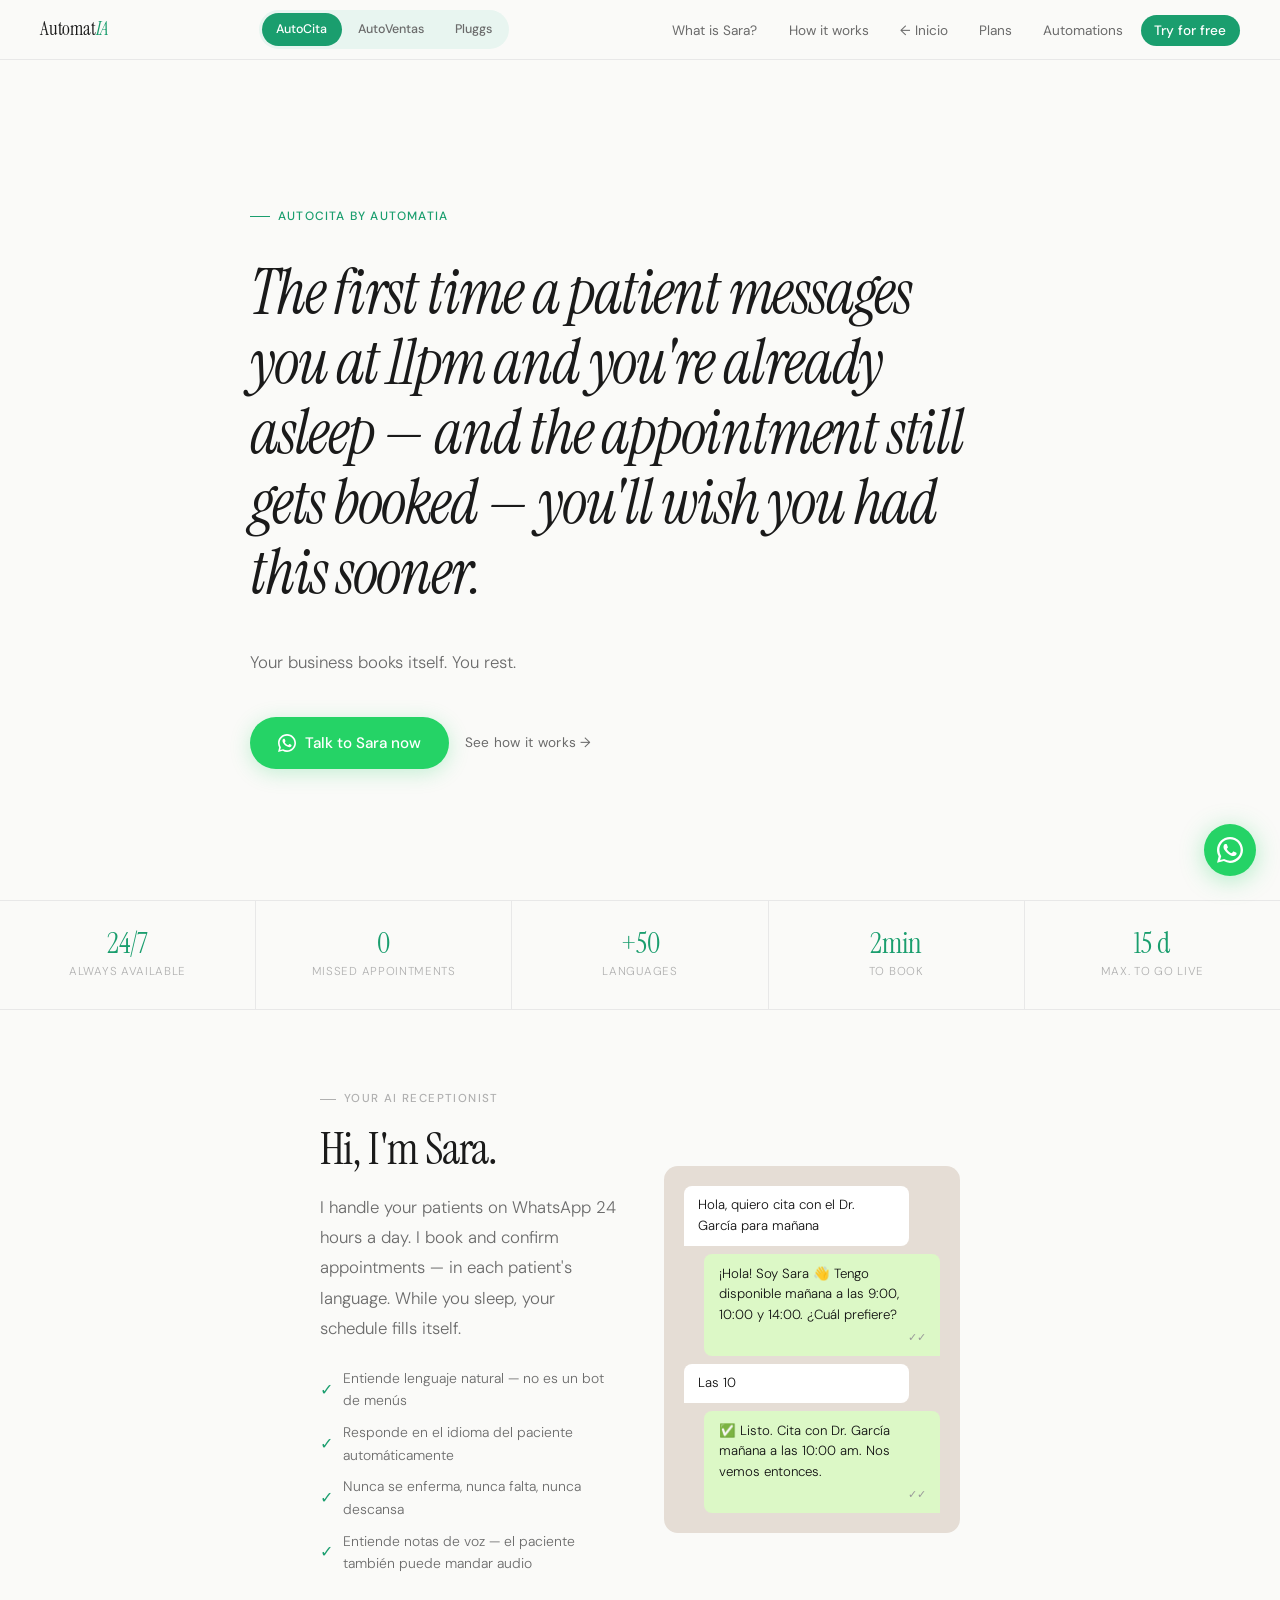
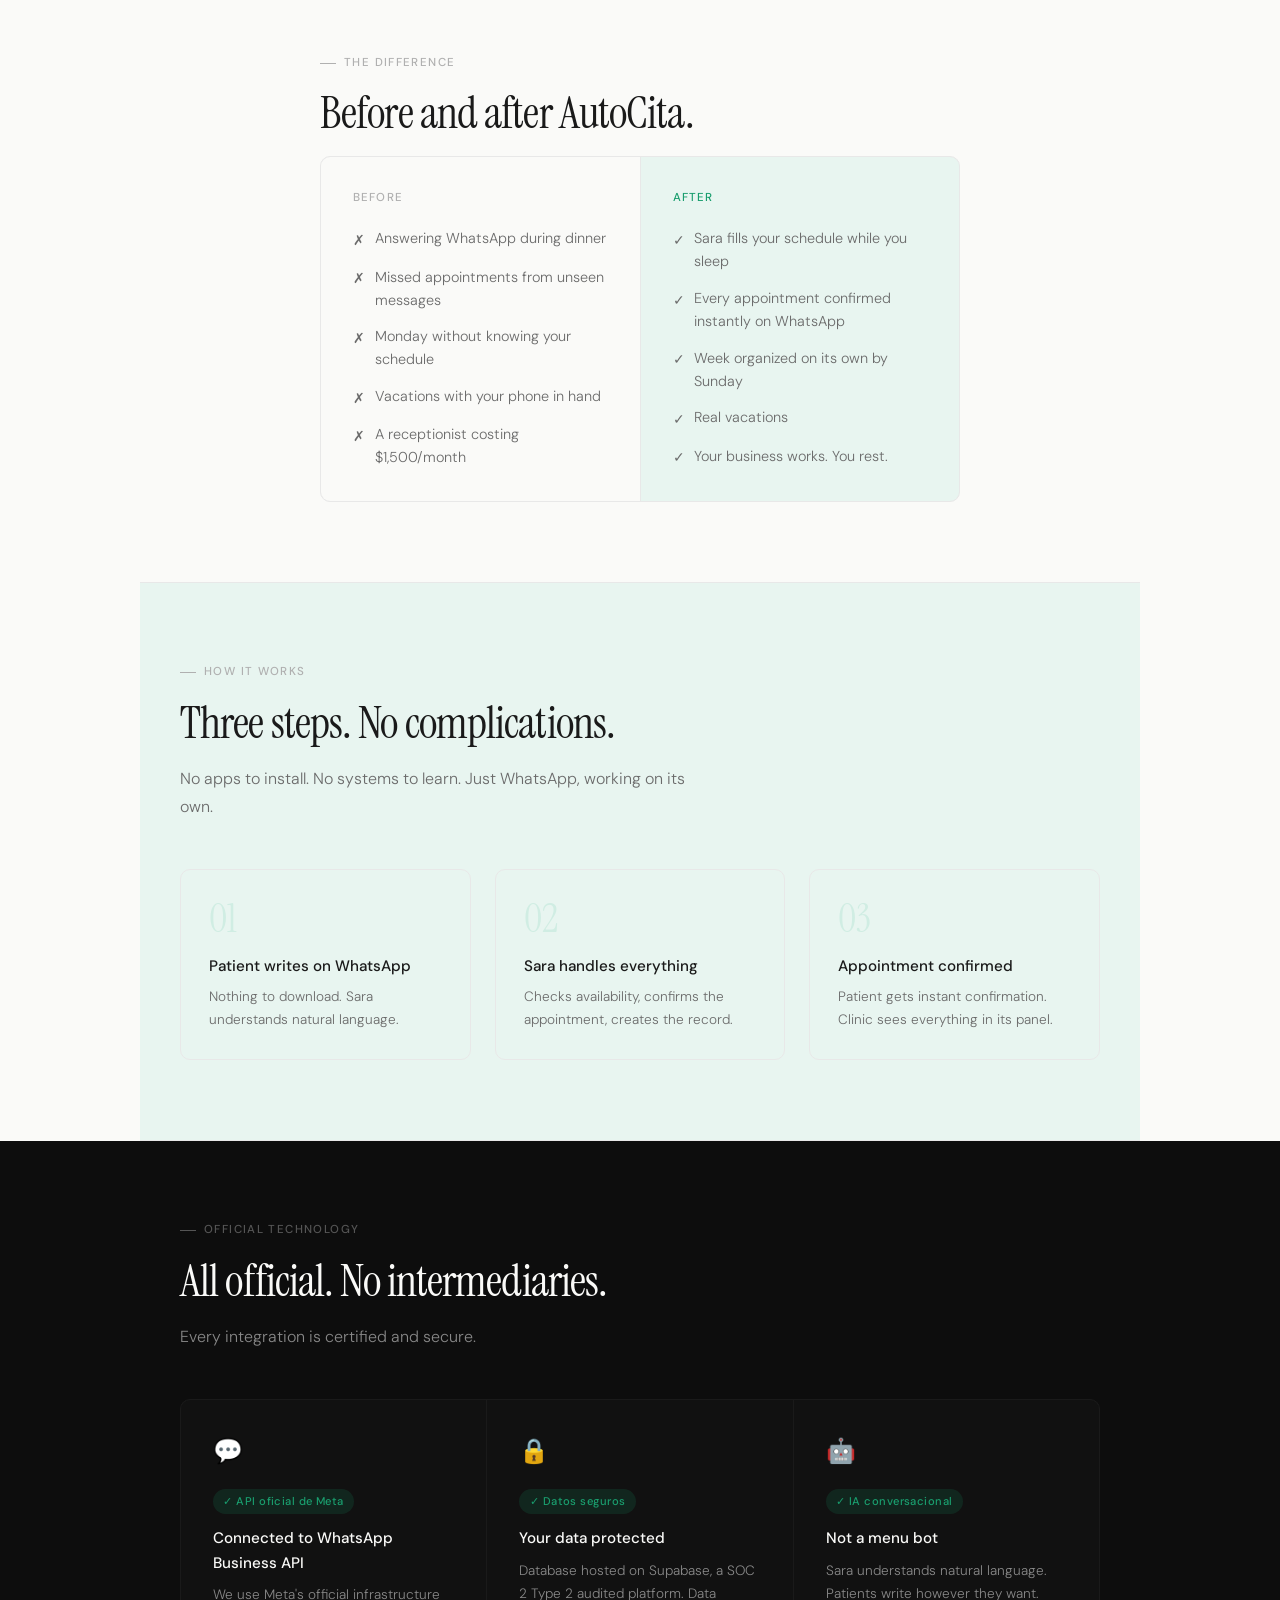
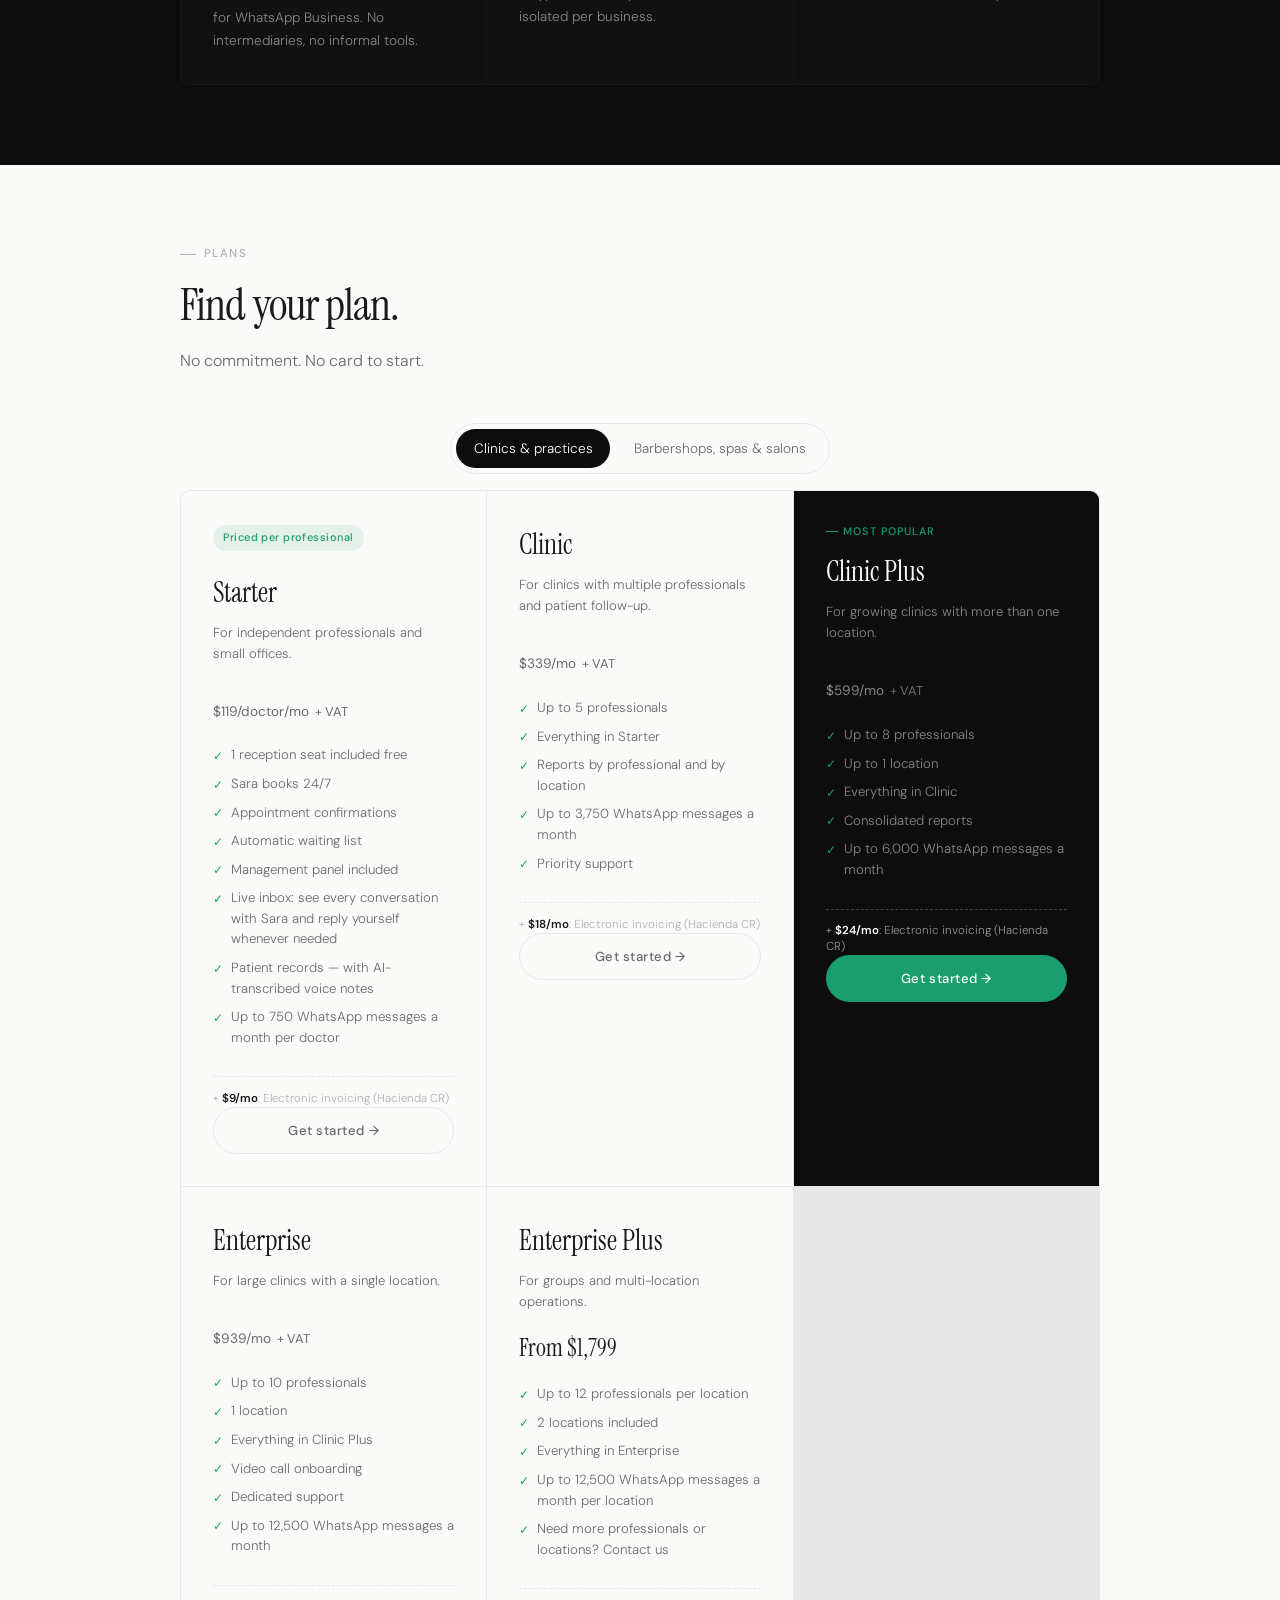
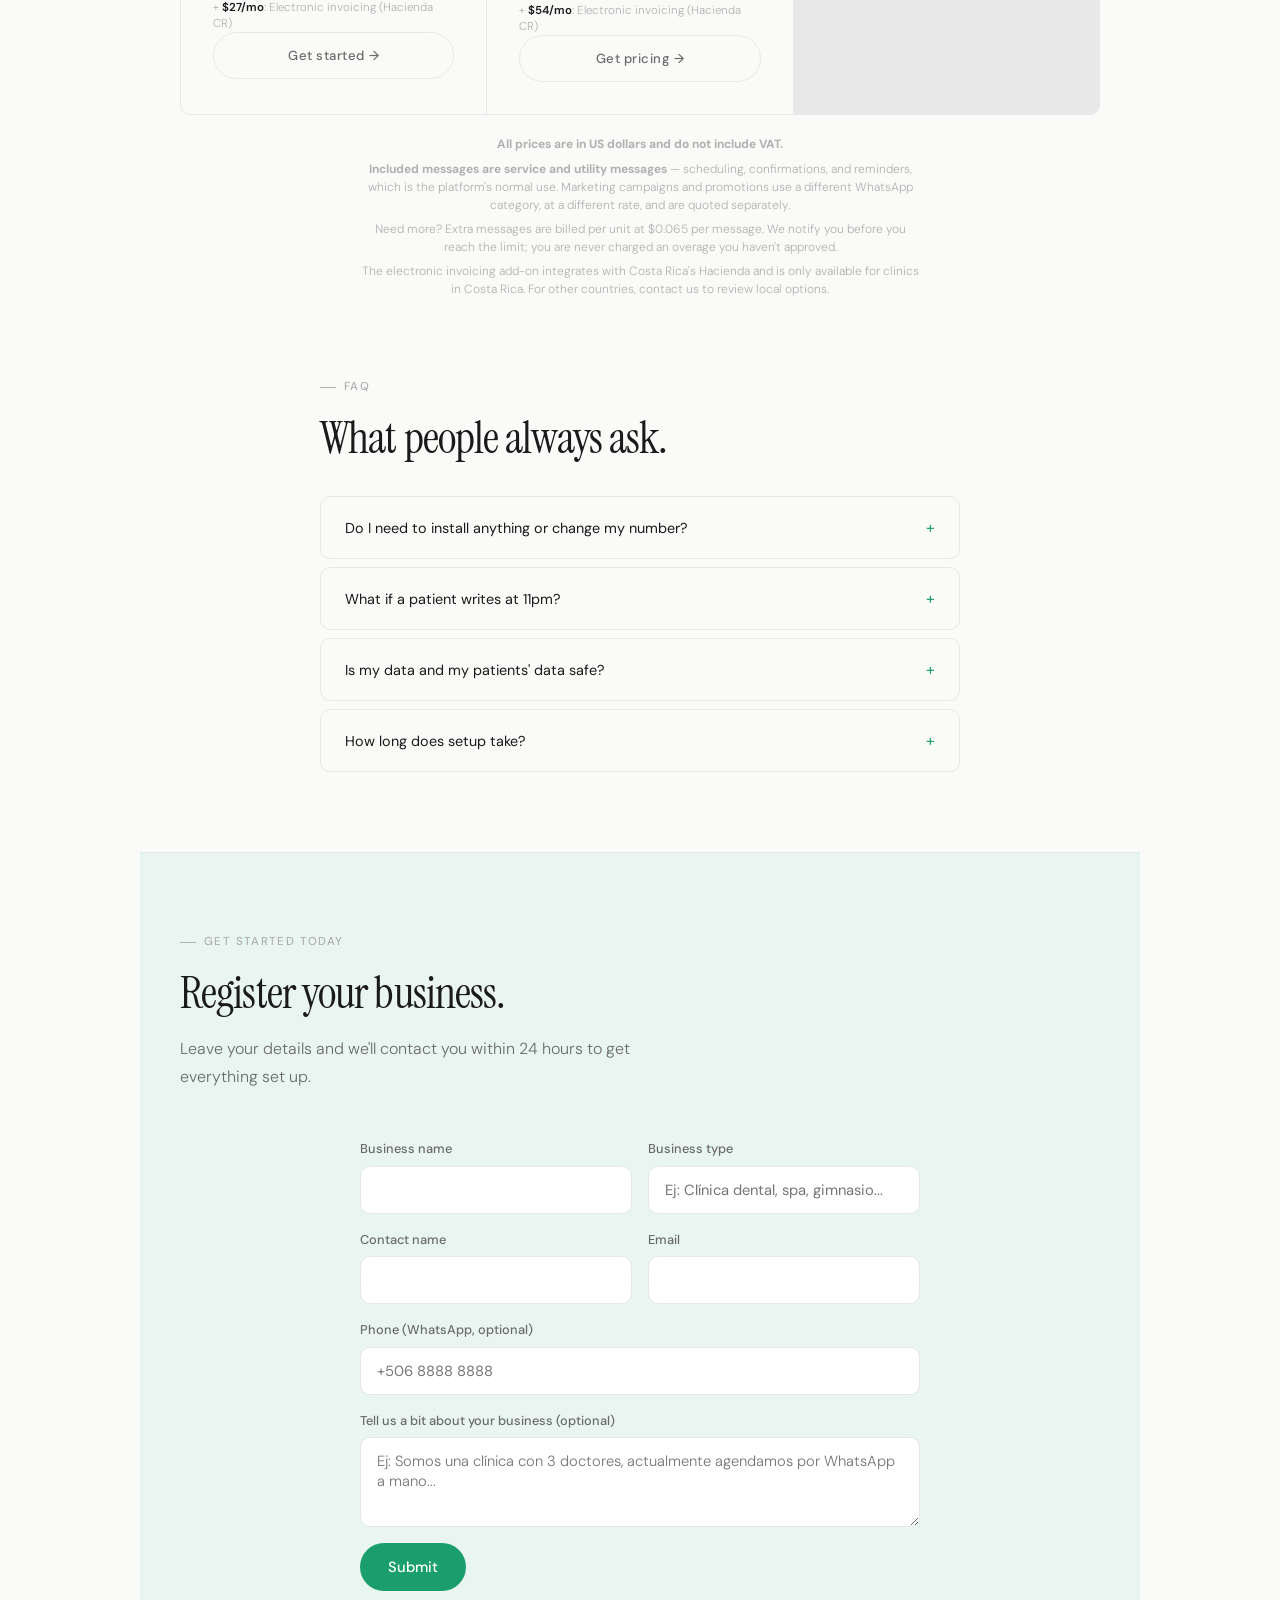
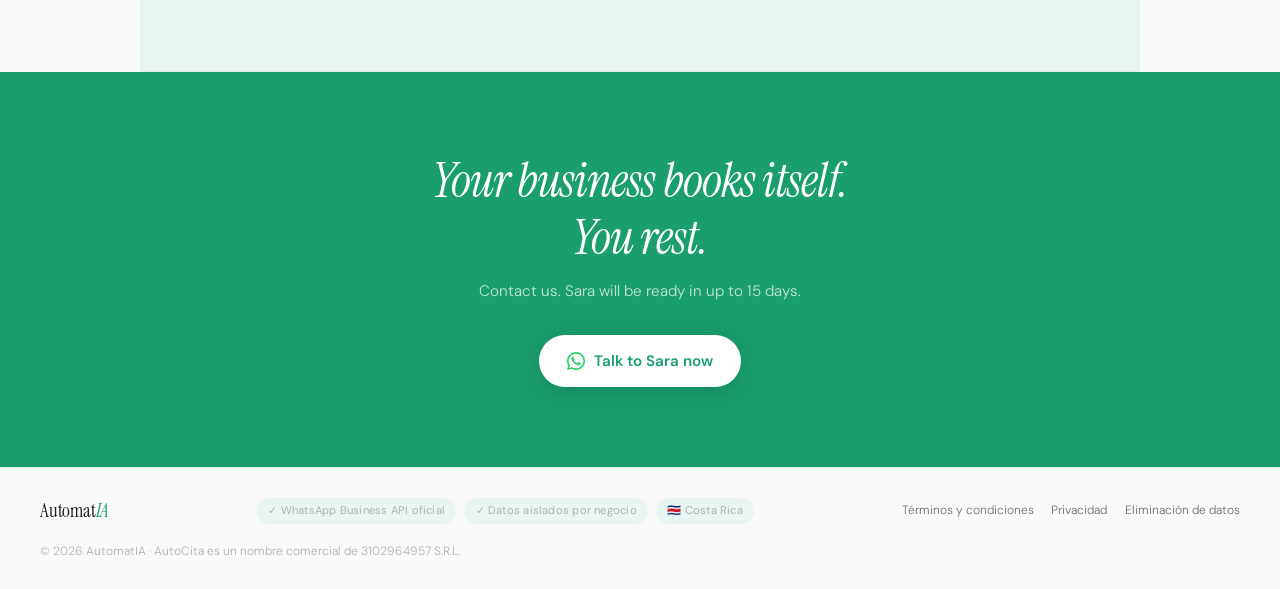
==== autocita.html @ 084fef59 "Landing: central con 3 servicios, páginas autocita y pluggs Co-Authored-By: Claude Sonnet 5.5 <norep" ====
<!DOCTYPE html>
<html lang="es">
<head>
  <meta charset="UTF-8">
  <meta name="viewport" content="width=device-width, initial-scale=1.0">
  <title>AutoCita (Sara) — agenda de citas por WhatsApp | AutomatIA</title>
  <meta name="description" content="La primera vez que un paciente le escriba a las 11pm y usted ya esté dormido — y la cita igual quede agendada — va a querer haberlo tenido antes.">
  <meta name="google-site-verification" content="_8qZPSZGmV5F7HNqPFmdoXxoTfa0XFmqXMzItLBVEF8" />
  <meta name="facebook-domain-verification" content="z0a54sqp5qgldc2kkbyljly3v3r4a8" />
  <!-- Google tag (gtag.js) -->
  <script async src="https://www.googletagmanager.com/gtag/js?id=G-FZLV933R7K"></script>
  <script>
    window.dataLayer = window.dataLayer || [];
    function gtag(){dataLayer.push(arguments);}
    gtag('js', new Date());
    gtag('config', 'G-FZLV933R7K');
  </script>
  <!-- Meta Pixel Code -->
  <script>
  !function(f,b,e,v,n,t,s)
  {if(f.fbq)return;n=f.fbq=function(){n.callMethod?
  n.callMethod.apply(n,arguments):n.queue.push(arguments)};
  if(!f._fbq)f._fbq=n;n.push=n;n.loaded=!0;n.version='2.0';
  n.queue=[];t=b.createElement(e);t.async=!0;
  t.src=v;s=b.getElementsByTagName(e)[0];
  s.parentNode.insertBefore(t,s)}(window, document,'script',
  'https://connect.facebook.net/en_US/fbevents.js');
  fbq('init', '3684004151756792');
  fbq('track', 'PageView');
  </script>
  <noscript><img height="1" width="1" style="display:none"
  src="https://www.facebook.com/tr?id=3684004151756792&ev=PageView&noscript=1"
  /></noscript>
  <!-- End Meta Pixel Code -->
  <script type="application/ld+json">
  {
    "@context": "https://schema.org",
    "@type": "Organization",
    "name": "AutomatIA",
    "alternateName": "AutoCita",
    "url": "https://automatiaai.com",
    "description": "Plataforma de automatización con IA para clínicas: agenda citas por WhatsApp las 24 horas.",
    "areaServed": "CR",
    "sameAs": ["https://wa.me/50686205959"]
  }
  </script>
  <script type="application/ld+json">
  {
    "@context": "https://schema.org",
    "@type": "FAQPage",
    "mainEntity": [
      {
        "@type": "Question",
        "name": "¿Necesito instalar algo o cambiar mi número?",
        "acceptedAnswer": { "@type": "Answer", "text": "No. No cambia su número y no instala nada. Conectamos su WhatsApp Business existente durante el proceso de incorporación." }
      },
      {
        "@type": "Question",
        "name": "¿Qué pasa si el paciente escribe a las 11pm?",
        "acceptedAnswer": { "@type": "Answer", "text": "Sara responde las 24 horas, los 7 días. Si hay disponibilidad, agenda. Si no, pone al paciente en lista de espera y le avisa cuando se abra un espacio." }
      },
      {
        "@type": "Question",
        "name": "¿Mis datos y los de mis pacientes están seguros?",
        "acceptedAnswer": { "@type": "Answer", "text": "Sí. La base de datos está alojada en Supabase, una plataforma auditada con SOC 2 Tipo 2, y cada clínica tiene sus datos aislados: nadie más puede ver sus pacientes." }
      },
      {
        "@type": "Question",
        "name": "¿Cuánto tarda en estar listo?",
        "acceptedAnswer": { "@type": "Answer", "text": "Hasta 15 días desde que nos contacta. Configuramos todo, conectamos su número (depende de la verificación de Meta) y hacemos una prueba en vivo con usted." }
      }
    ]
  }
  </script>
  <link rel="preconnect" href="https://fonts.googleapis.com">
  <link href="https://fonts.googleapis.com/css2?family=Instrument+Serif:ital@0;1&family=DM+Sans:wght@300;400;500&display=swap" rel="stylesheet">
  <style>
    :root {
      --black: #0d0d0d;
      --white: #fafaf8;
      --green: #1a9e6e;
      --green-light: #e8f5f0;
      --green-mid: #d0ede3;
      --text: #1a1a1a;
      --text-mid: #6b6b6b;
      --text-light: #b0b0b0;
      --border: #e8e8e8;
      --wa: #25D366;
      --r: 10px;
    }
    *, *::before, *::after { box-sizing: border-box; margin: 0; padding: 0; }
    html { scroll-behavior: smooth; font-size: 16px; }
    body {
      background: var(--white);
      color: var(--text);
      font-family: 'DM Sans', sans-serif;
      font-weight: 300;
      line-height: 1.6;
      overflow-x: hidden;
    }
    :focus-visible { outline: 2px solid var(--green); outline-offset: 3px; }
    nav {
      position: sticky; top: 0; z-index: 100;
      background: rgba(250,250,248,.96);
      backdrop-filter: blur(16px);
      border-bottom: 1px solid var(--border);
      padding: 0 2.5rem;
      display: flex; align-items: center; justify-content: space-between;
      height: 60px;
    }
    .logo {
      font-family: 'Instrument Serif', serif;
      font-size: 1.2rem; color: var(--text);
      text-decoration: none; letter-spacing: -.01em;
    }
    .logo em { color: var(--green); font-style: italic; }
    .nav-links { display: flex; gap: .25rem; list-style: none; }
    .nav-links a {
      font-size: .85rem; font-weight: 400;
      color: var(--text-mid); text-decoration: none;
      padding: .45rem .85rem; border-radius: 8px;
      transition: background .15s, color .15s;
    }
    .nav-links a:hover { background: var(--green-light); color: var(--green); }
    .nav-cta {
      background: var(--green) !important;
      color: #fff !important;
      font-weight: 500 !important;
      border-radius: 100px !important;
    }
    .nav-cta:hover { opacity: .9; }
    .nav-btn {
      display: none; background: none; border: none;
      cursor: pointer; color: var(--text); padding: .4rem;
    }
    .product-switch {
      display: flex; align-items: center; gap: 2px;
      background: var(--green-light); border-radius: 100px;
      padding: 3px; flex-shrink: 0;
    }
    .product-switch a {
      font-size: .78rem; font-weight: 500;
      color: var(--text-mid); text-decoration: none;
      padding: .42rem .9rem; border-radius: 100px;
      white-space: nowrap;
      transition: background .15s, color .15s;
    }
    .product-switch a.active { background: var(--green); color: #fff; }
    .product-switch a:not(.active):hover { color: var(--green); background: rgba(255,255,255,.6); }
    @media(max-width: 480px) {
      .product-switch a { padding: .38rem .6rem; font-size: .7rem; }
    }
    .mobile-menu {
      display: none; position: fixed;
      inset: 60px 0 0 0; background: var(--white);
      z-index: 99; flex-direction: column;
      padding: 1.5rem 2rem; gap: .5rem;
      border-top: 1px solid var(--border);
    }
    .mobile-menu.open { display: flex; }
    .mobile-menu a {
      font-size: 1rem; font-weight: 400;
      color: var(--text); text-decoration: none;
      padding: .85rem 1rem; border-radius: var(--r);
      transition: background .15s;
    }
    .mobile-menu a:hover { background: var(--green-light); color: var(--green); }
    .mobile-menu .m-cta {
      margin-top: .5rem; background: var(--wa);
      color: #fff !important; text-align: center;
      font-weight: 500; border-radius: 100px;
      display: flex; align-items: center; justify-content: center; gap: .5rem;
    }
    .hero {
      min-height: calc(100svh - 60px);
      display: flex; flex-direction: column;
      justify-content: center;
      padding: 5rem 2.5rem 4rem;
      max-width: 860px; margin: 0 auto;
    }
    .hero-label {
      display: inline-flex; align-items: center; gap: .5rem;
      font-size: .75rem; font-weight: 500; letter-spacing: .1em;
      text-transform: uppercase; color: var(--green);
      margin-bottom: 2rem;
    }
    .hero-label::before {
      content: ''; width: 20px; height: 1px;
      background: var(--green);
    }
    .hero-title {
      font-family: 'Instrument Serif', serif;
      font-weight: 400; font-style: italic;
      font-size: clamp(2.2rem, 5vw, 3.8rem);
      line-height: 1.15; letter-spacing: -.02em;
      color: var(--text); margin-bottom: 2.5rem;
      max-width: 720px;
    }
    .hero-title em { font-style: normal; color: var(--green); }
    .hero-sub {
      font-size: clamp(.95rem, 1.5vw, 1.05rem);
      color: var(--text-mid); max-width: 480px;
      line-height: 1.75; margin-bottom: 2.5rem;
      font-weight: 300;
    }
    .hero-actions { display: flex; gap: 1rem; flex-wrap: wrap; align-items: center; }
    .btn-wa {
      display: inline-flex; align-items: center; gap: .55rem;
      background: var(--wa); color: #fff;
      font-weight: 500; font-size: .95rem;
      padding: .85rem 1.75rem; border-radius: 100px;
      text-decoration: none; transition: all .2s;
      box-shadow: 0 4px 20px rgba(37,211,102,.25);
    }
    .btn-wa:hover { transform: translateY(-2px); box-shadow: 0 8px 32px rgba(37,211,102,.35); }
    .btn-wa svg { width: 18px; height: 18px; fill: currentColor; flex-shrink: 0; }
    .btn-text {
      font-size: .85rem; font-weight: 400;
      color: var(--text-mid); text-decoration: none;
      letter-spacing: .02em; transition: color .2s;
    }
    .btn-text:hover { color: var(--text); }
    .divider { border: none; border-top: 1px solid var(--border); margin: 0; }
    .stats {
      display: flex; justify-content: center;
      gap: 0; flex-wrap: wrap;
      border-bottom: 1px solid var(--border);
    }
    .stat {
      flex: 1; min-width: 120px;
      padding: 1.75rem 1rem; text-align: center;
      border-right: 1px solid var(--border);
    }
    .stat:last-child { border-right: none; }
    .stat-num {
      font-family: 'Instrument Serif', serif;
      font-size: 1.8rem; color: var(--green);
      display: block; line-height: 1;
    }
    .stat-label {
      font-size: .72rem; color: var(--text-light);
      letter-spacing: .06em; text-transform: uppercase;
      margin-top: .3rem; display: block;
    }
    .section { padding: 5rem 2.5rem; max-width: 1000px; margin: 0 auto; }
    .section-sm { max-width: 720px; }
    .section-label {
      font-size: .72rem; font-weight: 500;
      letter-spacing: .12em; text-transform: uppercase;
      color: var(--text-light); margin-bottom: 1rem;
      display: flex; align-items: center; gap: .5rem;
    }
    .section-label::before {
      content: ''; width: 16px; height: 1px;
      background: var(--text-light); flex-shrink: 0;
    }
    h2.title {
      font-family: 'Instrument Serif', serif;
      font-weight: 400;
      font-size: clamp(1.8rem, 3.5vw, 2.8rem);
      letter-spacing: -.02em; line-height: 1.15;
      margin-bottom: 1rem; color: var(--text);
    }
    h2.title em { font-style: italic; color: var(--green); }
    .subtitle {
      font-size: 1rem; color: var(--text-mid);
      line-height: 1.75; max-width: 520px;
      margin-bottom: 3rem; font-weight: 300;
    }
    .ba-grid {
      display: grid; grid-template-columns: 1fr 1fr;
      gap: 1px; background: var(--border);
      border: 1px solid var(--border); border-radius: var(--r);
      overflow: hidden;
    }
    .ba-col { background: var(--white); padding: 2rem; }
    .ba-col.after { background: var(--green-light); }
    .ba-label {
      font-size: .72rem; font-weight: 500;
      letter-spacing: .1em; text-transform: uppercase;
      color: var(--text-light); margin-bottom: 1.25rem;
      display: flex; align-items: center; gap: .4rem;
    }
    .ba-label.green { color: var(--green); }
    .ba-item {
      display: flex; align-items: flex-start; gap: .6rem;
      font-size: .9rem; color: var(--text-mid);
      line-height: 1.6; margin-bottom: .85rem;
      font-weight: 300;
    }
    .ba-item:last-child { margin-bottom: 0; }
    .ba-item .icon { flex-shrink: 0; margin-top: .1rem; }
    .steps {
      display: grid; grid-template-columns: repeat(3, 1fr);
      gap: 1.5rem;
    }
    .step {
      padding: 1.75rem; border: 1px solid var(--border);
      border-radius: var(--r); transition: border-color .2s;
    }
    .step:hover { border-color: var(--green); }
    .step-num {
      font-family: 'Instrument Serif', serif;
      font-size: 2.5rem; color: var(--green-mid);
      line-height: 1; margin-bottom: 1rem;
    }
    .step h3 { font-size: .95rem; font-weight: 500; margin-bottom: .4rem; color: var(--text); }
    .step p { font-size: .85rem; color: var(--text-mid); line-height: 1.7; font-weight: 300; }
    .trust-section { background: var(--black); }
    .trust-section .section { max-width: 1000px; }
    .trust-section .section-label { color: #555; }
    .trust-section .section-label::before { background: #555; }
    .trust-section h2.title { color: var(--white); }
    .trust-section .subtitle { color: #888; }
    .trust-grid {
      display: grid; grid-template-columns: repeat(3, 1fr);
      gap: 1px; background: #1a1a1a;
      border: 1px solid #1a1a1a; border-radius: var(--r);
      overflow: hidden;
    }
    .trust-card { background: #111; padding: 2rem; }
    .trust-icon { font-size: 1.5rem; margin-bottom: 1rem; display: block; }
    .trust-card h3 { font-size: .95rem; font-weight: 500; color: var(--white); margin-bottom: .5rem; }
    .trust-card p { font-size: .85rem; color: #888; line-height: 1.7; font-weight: 300; }
    .trust-badge {
      display: inline-flex; align-items: center; gap: .35rem;
      background: rgba(26,158,110,.15); color: var(--green);
      font-size: .7rem; font-weight: 500;
      padding: .25rem .65rem; border-radius: 100px;
      margin-bottom: .75rem; letter-spacing: .04em;
    }
    /* Pluggs (13/10/2026): producto aparte, precios solo en dólares */
    .pluggs-wrap { max-width: 1000px; margin: 0 auto; }
    .pluggs-grid { display: grid; grid-template-columns: repeat(3, 1fr); gap: 1px; background: var(--border); border: 1px solid var(--border); border-radius: var(--r); overflow: hidden; margin-top: 1.5rem; }
    @media(max-width: 760px) { .pluggs-grid { grid-template-columns: 1fr; } }
    .pluggs-grid .plan { background: #fff; }
    .pluggs-lista { list-style: none; display: flex; flex-wrap: wrap; gap: .5rem; margin: 1.2rem 0 0; padding: 0; }
    .pluggs-lista li { font-size: .85rem; color: var(--text-mid); background: var(--green-light); border: 1px solid var(--green-mid); border-radius: 999px; padding: .35rem .8rem; }
    .pluggs-cta { display: flex; gap: .8rem; flex-wrap: wrap; align-items: center; margin-top: 1.5rem; }
    .plans-grid {
      display: grid; grid-template-columns: repeat(5, 1fr);
      gap: 1px; background: var(--border);
      border: 1px solid var(--border); border-radius: var(--r);
      overflow: hidden;
    }
    @media(max-width: 1400px) {
      .plans-grid { grid-template-columns: repeat(3, 1fr); }
    }
    @media(max-width: 1100px) {
      .plans-grid { grid-template-columns: repeat(2, 1fr); }
    }
    .plan-addon {
      margin-top: 1rem; padding-top: .85rem; border-top: 1px dashed var(--border);
      font-size: .72rem; color: var(--text-light); line-height: 1.4;
    }
    .plan.featured .plan-addon { border-top-color: #444; color: #999; }
    .plan-addon strong { color: var(--text); font-weight: 600; }
    .plan.featured .plan-addon strong { color: #fff; }
    .plans-nota {
      font-size: .75rem; color: var(--text-light); text-align: center;
      margin-top: 1.25rem; max-width: 560px; margin-left: auto; margin-right: auto;
      line-height: 1.5;
    }
    .plans-nota + .plans-nota { margin-top: .4rem; }
    /* Selector Clínicas / Negocios sin expediente (27/09/2026): misma grilla,
       precios $9 menores y sin la viñeta de expediente para barberías, spas,
       salones y todo negocio que no lleva historial clínico. */
    .seg-toggle { display: flex; justify-content: center; gap: .4rem; margin: 0 auto 1rem; padding: .3rem; width: fit-content; max-width: 100%; flex-wrap: wrap; border: 1px solid var(--border, #e5e5e5); border-radius: 999px; background: var(--white); }
    .seg-toggle button { border: 0; background: transparent; padding: .55rem 1.1rem; border-radius: 999px; font: inherit; font-size: .85rem; color: var(--text-mid); cursor: pointer; }
    .seg-toggle button.activo { background: var(--black); color: #fff; }
    .seg-nota { text-align: center; font-size: .82rem; color: var(--text-mid); margin: 0 auto 1.5rem; max-width: 560px; }
    .solo-negocio { display: none; }
    #planes.seg-negocio .solo-negocio { display: block; }
    #planes.seg-negocio .solo-clinica { display: none; }
    .plan { background: var(--white); padding: 2rem; }
    .plan.featured { background: var(--black); }
    .plan-tag {
      font-size: .68rem; font-weight: 500;
      letter-spacing: .1em; text-transform: uppercase;
      color: var(--green); margin-bottom: .6rem;
      display: flex; align-items: center; gap: .35rem;
    }
    .plan-tag::before { content: ''; width: 12px; height: 1px; background: var(--green); }
    .plan-name {
      font-family: 'Instrument Serif', serif;
      font-size: 1.75rem; font-weight: 400;
      margin-bottom: .4rem; color: var(--text);
    }
    .plan.featured .plan-name { color: var(--white); }
    .plan-desc { font-size: .82rem; color: var(--text-mid); margin-bottom: 1.5rem; line-height: 1.6; font-weight: 300; }
    .plan.featured .plan-desc { color: #888; }
    .plan-launch-badge {
      display: inline-flex; align-items: center; gap: .35rem;
      background: rgba(26,158,110,.1); color: var(--green);
      font-size: .68rem; font-weight: 500; letter-spacing: .04em;
      padding: .25rem .65rem; border-radius: 100px; margin-bottom: 1.25rem;
    }
    .plan.featured .plan-launch-badge { background: rgba(26,158,110,.2); }
    .plan-price-row { margin-bottom: 1.5rem; }
    .plan-price-antes { font-size: .8rem; color: var(--text-light); text-decoration: line-through; margin-bottom: .1rem; }
    .plan.featured .plan-price-antes { color: #666; }
    .plan-price-ahora { font-family: 'Instrument Serif', serif; font-size: 2.1rem; color: var(--text); line-height: 1; }
    .plan.featured .plan-price-ahora { color: #fff; }
    .plan-price-ahora span { font-family: 'DM Sans', sans-serif; font-size: .85rem; color: var(--text-mid); font-weight: 400; }
    .plan.featured .plan-price-ahora span { color: #888; }
    .plan-price-desde { font-family: 'Instrument Serif', serif; font-size: 1.5rem; color: var(--text); line-height: 1; }
    .plan-list { list-style: none; margin-bottom: 1.75rem; display: flex; flex-direction: column; gap: .5rem; }
    .plan-list li {
      font-size: .83rem; color: var(--text-mid);
      display: flex; align-items: flex-start; gap: .5rem;
      line-height: 1.55; font-weight: 300;
    }
    .plan.featured .plan-list li { color: #888; }
    .plan-list li::before { content: '✓'; color: var(--green); flex-shrink: 0; font-size: .75rem; margin-top: .1rem; }
    .plan-btn {
      display: block; text-align: center; text-decoration: none;
      font-size: .82rem; font-weight: 500;
      letter-spacing: .04em; padding: .75rem;
      border-radius: 100px; transition: all .2s;
      border: 1.5px solid var(--border); color: var(--text-mid);
    }
    .plan-btn:hover { border-color: var(--green); color: var(--green); }
    .plan.featured .plan-btn { background: var(--green); border-color: var(--green); color: #fff; }
    .plan.featured .plan-btn:hover { opacity: .9; }
    .faq-list { display: flex; flex-direction: column; gap: .5rem; }
    .faq-item { border: 1px solid var(--border); border-radius: var(--r); overflow: hidden; }
    .faq-btn {
      width: 100%; background: none; border: none;
      padding: 1.25rem 1.5rem; text-align: left;
      font-family: 'DM Sans', sans-serif;
      font-size: .9rem; font-weight: 400; color: var(--text);
      cursor: pointer; display: flex; justify-content: space-between;
      align-items: center; gap: 1rem; transition: color .2s;
    }
    .faq-btn:hover { color: var(--green); }
    .faq-icon { color: var(--green); font-size: 1rem; flex-shrink: 0; transition: transform .2s; }
    .faq-item.open .faq-icon { transform: rotate(45deg); }
    .faq-body { display: none; padding: 0 1.5rem 1.25rem; font-size: .875rem; color: var(--text-mid); line-height: 1.75; font-weight: 300; }
    .faq-body strong { color: var(--text); font-weight: 500; }
    .faq-item.open .faq-body { display: block; }
    .cta-section {
      background: var(--green);
      padding: 5rem 2.5rem; text-align: center;
    }
    .cta-section h2 {
      font-family: 'Instrument Serif', serif;
      font-weight: 400; font-style: italic;
      font-size: clamp(1.8rem, 4vw, 3rem);
      color: #fff; letter-spacing: -.02em;
      line-height: 1.2; margin-bottom: .75rem;
    }
    .cta-section p { color: rgba(255,255,255,.75); font-size: .95rem; margin-bottom: 2rem; font-weight: 300; }
    .btn-white {
      display: inline-flex; align-items: center; gap: .55rem;
      background: #fff; color: var(--green);
      font-weight: 600; font-size: .95rem;
      padding: .85rem 1.75rem; border-radius: 100px;
      text-decoration: none; transition: all .2s;
      box-shadow: 0 4px 24px rgba(0,0,0,.15);
    }
    .btn-white:hover { transform: translateY(-2px); }
    .btn-white svg { width: 18px; height: 18px; fill: var(--wa); flex-shrink: 0; }
    footer {
      border-top: 1px solid var(--border);
      padding: 1.75rem 2.5rem;
      display: flex; align-items: center;
      justify-content: space-between; flex-wrap: wrap; gap: 1rem;
    }
    .footer-badges { display: flex; gap: .5rem; flex-wrap: wrap; }
    .footer-links { display: flex; gap: 1.1rem; flex-wrap: wrap; }
    .footer-links a { font-size: .75rem; color: var(--text-mid); text-decoration: none; }
    .footer-links a:hover { color: var(--green); }
    .badge {
      font-size: .7rem; font-weight: 400; color: var(--text-light);
      background: var(--green-light); border-radius: 100px;
      padding: .25rem .7rem; letter-spacing: .02em;
    }
    .footer-copy { font-size: .75rem; color: var(--text-light); }
    .float-wa {
      position: fixed; bottom: 1.5rem; right: 1.5rem; z-index: 200;
      background: var(--wa); width: 52px; height: 52px;
      border-radius: 50%; display: flex; align-items: center;
      justify-content: center; text-decoration: none;
      box-shadow: 0 4px 24px rgba(37,211,102,.35);
      transition: transform .2s;
    }
    .float-wa:hover { transform: scale(1.08); }
    .float-wa svg { width: 26px; height: 26px; fill: #fff; }
    /* Sara chat mock */
    .sara-wrap {
      display: grid; grid-template-columns: 1fr 1fr;
      gap: 3rem; align-items: center;
    }
    .sara-chat {
      background: #e5ddd5; border-radius: 14px;
      padding: 1.25rem; font-size: .83rem; line-height: 1.55;
    }
    .chat-in {
      background: #fff; border-radius: 8px 8px 8px 0;
      padding: .6rem .9rem; margin-bottom: .5rem;
      max-width: 88%; color: #111;
    }
    .chat-out {
      background: #dcf8c6; border-radius: 8px 8px 0 8px;
      padding: .6rem .9rem; margin-left: auto;
      max-width: 92%; color: #111;
    }
    .chat-time { font-size: .7rem; color: #999; text-align: right; margin-top: .2rem; }
    @media(max-width: 768px) {
      nav { padding: 0 1.25rem; }
      .nav-links { display: none; }
      .nav-btn { display: flex; }
      .hero { padding: 3.5rem 1.25rem 3rem; min-height: auto; padding-top: 3rem; }
      .hero-title { font-size: clamp(2rem, 9vw, 2.8rem); }
      .hero-actions { flex-direction: column; align-items: flex-start; }
      .btn-wa { width: 100%; justify-content: center; }
      .stats { flex-wrap: wrap; }
      .stat { min-width: calc(50% - 1px); border-bottom: 1px solid var(--border); }
      .section { padding: 3.5rem 1.25rem; }
      .sara-wrap { grid-template-columns: 1fr; gap: 2rem; }
      .ba-grid { grid-template-columns: 1fr; }
      .steps { grid-template-columns: 1fr; gap: 1rem; }
      .trust-grid { grid-template-columns: 1fr; }
      .plans-grid { grid-template-columns: 1fr; }
      .plan.featured { order: -1; }
      footer { flex-direction: column; align-items: flex-start; padding: 1.5rem 1.25rem; }
      .cta-section { padding: 3.5rem 1.25rem; }
    }
    @media(max-width: 480px) {
      .hero-title { font-size: clamp(1.75rem, 10vw, 2.4rem); }
      .stat { min-width: 100%; }
    }
    /* Formulario "Registrá tu negocio" */
    .lead-section { background: var(--green-light); border-top: 1px solid var(--border); border-bottom: 1px solid var(--border); }
    .lead-form { max-width: 560px; margin: 0 auto; display: grid; gap: 1rem; }
    .lead-row { display: grid; grid-template-columns: 1fr 1fr; gap: 1rem; }
    .lead-field { display: flex; flex-direction: column; gap: .4rem; }
    .lead-field label { font-size: .8rem; font-weight: 500; color: var(--text-mid); }
    .lead-field input, .lead-field select, .lead-field textarea {
      font-family: 'DM Sans', sans-serif; font-size: .92rem; color: var(--text);
      padding: .8rem 1rem; border: 1px solid var(--border); border-radius: var(--r);
      background: #fff; transition: border-color .15s;
    }
    .lead-field input:focus, .lead-field select:focus, .lead-field textarea:focus { outline: none; border-color: var(--green); }
    .lead-field textarea { min-height: 90px; resize: vertical; font-weight: 300; }
    .lead-submit {
      justify-self: start; background: var(--green); color: #fff; border: none;
      font-family: 'DM Sans', sans-serif; font-size: .92rem; font-weight: 500;
      padding: .85rem 1.75rem; border-radius: 100px; cursor: pointer; transition: opacity .15s, transform .1s;
    }
    .lead-submit:hover { opacity: .9; transform: translateY(-1px); }
    .lead-submit:disabled { opacity: .6; cursor: not-allowed; transform: none; }
    .lead-msg { font-size: .87rem; padding: .75rem 1rem; border-radius: var(--r); display: none; }
    .lead-msg.show { display: block; }
    .lead-msg.ok { background: var(--green-light); color: var(--green); border: 1px solid var(--green-mid); }
    .lead-msg.err { background: #fdecec; color: #b4232a; border: 1px solid #f5c6c6; }
    @media(max-width: 480px) { .lead-row { grid-template-columns: 1fr; } }
  </style>
</head>
<body>
<a href="https://wa.me/50686205959?text=Hola%2C%20quiero%20agendar%20una%20cita" target="_blank" rel="noopener noreferrer" class="float-wa" aria-label="Escribir a Sara">
  <svg viewBox="0 0 24 24"><path d="M17.472 14.382c-.297-.149-1.758-.867-2.03-.967-.273-.099-.471-.148-.67.15-.197.297-.767.966-.94 1.164-.173.199-.347.223-.644.075-.297-.15-1.255-.463-2.39-1.475-.883-.788-1.48-1.761-1.653-2.059-.173-.297-.018-.458.13-.606.134-.133.298-.347.446-.52.149-.174.198-.298.298-.497.099-.198.05-.371-.025-.52-.075-.149-.669-1.612-.916-2.207-.242-.579-.487-.5-.669-.51-.173-.008-.371-.01-.57-.01-.198 0-.52.074-.792.372-.272.297-1.04 1.016-1.04 2.479 0 1.462 1.065 2.875 1.213 3.074.149.198 2.096 3.2 5.077 4.487.709.306 1.262.489 1.694.625.712.227 1.36.195 1.871.118.571-.085 1.758-.719 2.006-1.413.248-.694.248-1.289.173-1.413-.074-.124-.272-.198-.57-.347z"/><path d="M12 0C5.373 0 0 5.373 0 12c0 2.123.554 4.117 1.528 5.847L.057 23.882l6.198-1.625A11.934 11.934 0 0012 24c6.627 0 12-5.373 12-12S18.627 0 12 0zm0 21.818a9.794 9.794 0 01-5.002-1.37l-.358-.213-3.714.974.99-3.618-.234-.371A9.794 9.794 0 012.182 12C2.182 6.57 6.57 2.182 12 2.182S21.818 6.57 21.818 12 17.43 21.818 12 21.818z"/></svg>
</a>
<nav>
  <a href="#" class="logo">Automat<em>IA</em></a>
  <div class="product-switch">
    <a href="autocita.html" class="active">AutoCita</a>
    <a href="lucia.html">AutoVentas</a>
    <a href="pluggs.html">Pluggs</a>
  </div>
  <ul class="nav-links">
    <li><a href="#sara" data-i18n="nav.sara">¿Qué es Sara?</a></li>
    <li><a href="#como-funciona" data-i18n="nav.how">Cómo funciona</a></li>
    <li><a href="index.html">← Inicio</a></li>
    <li><a href="#planes" data-i18n="nav.plans">Planes</a></li>
    <li><a href="automatizaciones.html" data-i18n="nav.automatizaciones">Automatizaciones</a></li>
    <li><a href="https://wa.me/50686205959?text=Hola%2C%20quiero%20agendar%20una%20cita" target="_blank" rel="noopener noreferrer" class="nav-cta" data-i18n="nav.cta">Probar gratis</a></li>
  </ul>
  <button class="nav-btn" id="menu-btn" aria-label="Menú" aria-expanded="false">
    <svg width="22" height="22" viewBox="0 0 24 24" fill="none" stroke="currentColor" stroke-width="2"><line x1="3" y1="6" x2="21" y2="6"/><line x1="3" y1="12" x2="21" y2="12"/><line x1="3" y1="18" x2="21" y2="18"/></svg>
  </button>
</nav>
<div class="mobile-menu" id="mobile-menu">
  <a href="#sara" data-i18n="nav.sara" onclick="closeMenu()">¿Qué es Sara?</a>
  <a href="lucia.html" onclick="closeMenu()">AutoVentas</a>
  <a href="index.html" onclick="closeMenu()">← Inicio</a>
  <a href="#como-funciona" data-i18n="nav.how" onclick="closeMenu()">Cómo funciona</a>
  <a href="pluggs.html" onclick="closeMenu()">Pluggs</a>
  <a href="#planes" data-i18n="nav.plans" onclick="closeMenu()">Planes</a>
  <a href="automatizaciones.html" target="_blank" rel="noopener noreferrer" data-i18n="nav.automatizaciones" onclick="closeMenu()">Automatizaciones</a>
  <a href="https://wa.me/50686205959?text=Hola%2C%20quiero%20agendar%20una%20cita" target="_blank" rel="noopener noreferrer" class="m-cta" onclick="closeMenu()">
    <svg width="18" height="18" viewBox="0 0 24 24" fill="white"><path d="M17.472 14.382c-.297-.149-1.758-.867-2.03-.967-.273-.099-.471-.148-.67.15-.197.297-.767.966-.94 1.164-.173.199-.347.223-.644.075-.297-.15-1.255-.463-2.39-1.475-.883-.788-1.48-1.761-1.653-2.059-.173-.297-.018-.458.13-.606.134-.133.298-.347.446-.52.149-.174.198-.298.298-.497.099-.198.05-.371-.025-.52-.075-.149-.669-1.612-.916-2.207-.242-.579-.487-.5-.669-.51-.173-.008-.371-.01-.57-.01-.198 0-.52.074-.792.372-.272.297-1.04 1.016-1.04 2.479 0 1.462 1.065 2.875 1.213 3.074.149.198 2.096 3.2 5.077 4.487.709.306 1.262.489 1.694.625.712.227 1.36.195 1.871.118.571-.085 1.758-.719 2.006-1.413.248-.694.248-1.289.173-1.413-.074-.124-.272-.198-.57-.347z"/><path d="M12 0C5.373 0 0 5.373 0 12c0 2.123.554 4.117 1.528 5.847L.057 23.882l6.198-1.625A11.934 11.934 0 0012 24c6.627 0 12-5.373 12-12S18.627 0 12 0zm0 21.818a9.794 9.794 0 01-5.002-1.37l-.358-.213-3.714.974.99-3.618-.234-.371A9.794 9.794 0 012.182 12C2.182 6.57 6.57 2.182 12 2.182S21.818 6.57 21.818 12 17.43 21.818 12 21.818z"/></svg>
    <span data-i18n="nav.cta">Probar gratis</span>
  </a>
</div>
<section class="hero">
  <div class="hero-label" data-i18n="hero.label">AutoCita by AutomatIA · Costa Rica</div>
  <h1 class="hero-title" data-i18n="hero.title">
    La primera vez que un paciente le escriba a las 11pm y usted ya esté dormido — y la cita igual quede agendada — va a querer haberlo tenido antes.
  </h1>
  <p class="hero-sub" data-i18n="hero.sub">Su negocio agenda solo. Usted descansa.</p>
  <div class="hero-actions">
    <a href="https://wa.me/50686205959?text=Hola%2C%20quiero%20agendar%20una%20cita" target="_blank" rel="noopener noreferrer" class="btn-wa">
      <svg viewBox="0 0 24 24"><path d="M17.472 14.382c-.297-.149-1.758-.867-2.03-.967-.273-.099-.471-.148-.67.15-.197.297-.767.966-.94 1.164-.173.199-.347.223-.644.075-.297-.15-1.255-.463-2.39-1.475-.883-.788-1.48-1.761-1.653-2.059-.173-.297-.018-.458.13-.606.134-.133.298-.347.446-.52.149-.174.198-.298.298-.497.099-.198.05-.371-.025-.52-.075-.149-.669-1.612-.916-2.207-.242-.579-.487-.5-.669-.51-.173-.008-.371-.01-.57-.01-.198 0-.52.074-.792.372-.272.297-1.04 1.016-1.04 2.479 0 1.462 1.065 2.875 1.213 3.074.149.198 2.096 3.2 5.077 4.487.709.306 1.262.489 1.694.625.712.227 1.36.195 1.871.118.571-.085 1.758-.719 2.006-1.413.248-.694.248-1.289.173-1.413-.074-.124-.272-.198-.57-.347z"/><path d="M12 0C5.373 0 0 5.373 0 12c0 2.123.554 4.117 1.528 5.847L.057 23.882l6.198-1.625A11.934 11.934 0 0012 24c6.627 0 12-5.373 12-12S18.627 0 12 0zm0 21.818a9.794 9.794 0 01-5.002-1.37l-.358-.213-3.714.974.99-3.618-.234-.371A9.794 9.794 0 012.182 12C2.182 6.57 6.57 2.182 12 2.182S21.818 6.57 21.818 12 17.43 21.818 12 21.818z"/></svg>
      <span data-i18n="hero.cta">Escribirle a Sara ahora</span>
    </a>
    <a href="#como-funciona" class="btn-text" data-i18n="hero.link">Ver cómo funciona →</a>
  </div>
</section>
<hr class="divider">
<div class="stats">
  <div class="stat"><span class="stat-num">24/7</span><span class="stat-label" data-i18n="stats.s1">Siempre disponible</span></div>
  <div class="stat"><span class="stat-num">0</span><span class="stat-label" data-i18n="stats.s2">Citas perdidas</span></div>
  <div class="stat"><span class="stat-num">+50</span><span class="stat-label" data-i18n="stats.s3">Idiomas</span></div>
  <div class="stat"><span class="stat-num">2min</span><span class="stat-label" data-i18n="stats.s4">Para agendar</span></div>
  <div class="stat"><span class="stat-num">15 d</span><span class="stat-label" data-i18n="stats.s5">Máximo para estar listo</span></div>
</div>
<!-- Sara -->
<section id="sara" class="section section-sm">
  <div class="section-label" data-i18n="sara.label">Tu recepcionista con IA</div>
  <div class="sara-wrap">
    <div>
      <h2 class="title" data-i18n="sara.title">Hola, soy <em>Sara.</em></h2>
      <p style="font-size:1.05rem;color:var(--text-mid);line-height:1.8;margin-bottom:1.5rem;font-weight:300" data-i18n="sara.desc">
        Atiendo a tus pacientes por WhatsApp las 24 horas. Agendo y confirmo citas — en el idioma de cada uno. Mientras dormís, tu agenda se llena sola.
      </p>
      <div style="display:flex;flex-direction:column;gap:.6rem">
        <div style="display:flex;align-items:center;gap:.6rem;font-size:.87rem;color:var(--text-mid)"><span style="color:var(--green);font-size:1rem">✓</span> Entiende lenguaje natural — no es un bot de menús</div>
        <div style="display:flex;align-items:center;gap:.6rem;font-size:.87rem;color:var(--text-mid)"><span style="color:var(--green);font-size:1rem">✓</span> Responde en el idioma del paciente automáticamente</div>
        <div style="display:flex;align-items:center;gap:.6rem;font-size:.87rem;color:var(--text-mid)"><span style="color:var(--green);font-size:1rem">✓</span> Nunca se enferma, nunca falta, nunca descansa</div>
        <div style="display:flex;align-items:center;gap:.6rem;font-size:.87rem;color:var(--text-mid)"><span style="color:var(--green);font-size:1rem">✓</span> Entiende notas de voz — el paciente también puede mandar audio</div>
      </div>
    </div>
    <div class="sara-chat">
      <div class="chat-in">Hola, quiero cita con el Dr. García para mañana</div>
      <div class="chat-out">¡Hola! Soy Sara 👋 Tengo disponible mañana a las 9:00, 10:00 y 14:00. ¿Cuál prefiere?<div class="chat-time">✓✓</div></div>
      <div class="chat-in" style="margin-top:.5rem">Las 10</div>
      <div class="chat-out" style="margin-top:.5rem">✅ Listo. Cita con Dr. García mañana a las 10:00 am. Nos vemos entonces.<div class="chat-time">✓✓</div></div>
    </div>
  </div>
</section>
<!-- Before / After -->
<section class="section section-sm" style="padding-top:0">
  <div class="section-label" data-i18n="ba.label">La diferencia</div>
  <h2 class="title" data-i18n="ba.title">Antes y después de <em>AutoCita.</em></h2>
  <div class="ba-grid">
    <div class="ba-col">
      <div class="ba-label" data-i18n="ba.before">Antes</div>
      <div class="ba-item"><span class="icon">✗</span><span data-i18n="ba.b1">Contestando WhatsApp en la cena</span></div>
      <div class="ba-item"><span class="icon">✗</span><span data-i18n="ba.b2">Citas perdidas por no ver el mensaje</span></div>
      <div class="ba-item"><span class="icon">✗</span><span data-i18n="ba.b3">Lunes sin saber si hay agenda</span></div>
      <div class="ba-item"><span class="icon">✗</span><span data-i18n="ba.b4">Vacaciones con el teléfono en la mano</span></div>
      <div class="ba-item"><span class="icon">✗</span><span data-i18n="ba.b5">Una recepcionista que cuesta $1,500 al mes</span></div>
    </div>
    <div class="ba-col after">
      <div class="ba-label green" data-i18n="ba.after">Después</div>
      <div class="ba-item"><span class="icon">✓</span><span data-i18n="ba.a1">Sara llena su agenda mientras duerme</span></div>
      <div class="ba-item"><span class="icon">✓</span><span data-i18n="ba.a2">Cada cita confirmada al instante por WhatsApp</span></div>
      <div class="ba-item"><span class="icon">✓</span><span data-i18n="ba.a3">Semana organizada sola desde el domingo</span></div>
      <div class="ba-item"><span class="icon">✓</span><span data-i18n="ba.a4">Vacaciones de verdad</span></div>
      <div class="ba-item"><span class="icon">✓</span><span data-i18n="ba.a5">Su negocio trabaja. Usted descansa.</span></div>
    </div>
  </div>
</section>
<!-- How it works -->
<section id="como-funciona" class="section" style="background:var(--green-light);border-top:1px solid var(--border);border-bottom:1px solid var(--border)">
  <div style="max-width:1000px;margin:0 auto">
    <div class="section-label" data-i18n="how.label">Cómo funciona</div>
    <h2 class="title" data-i18n="how.title">Tres pasos. <em>Sin complicaciones.</em></h2>
    <p class="subtitle" data-i18n="how.sub">No hay apps que instalar. No hay sistemas que aprender. Solo WhatsApp, trabajando solo.</p>
    <div class="steps">
      <div class="step">
        <div class="step-num">01</div>
        <h3 data-i18n="how.s1.title">El paciente escribe por WhatsApp</h3>
        <p data-i18n="how.s1.desc">Sin descargar nada. Sin formularios. Sara entiende lenguaje natural — como hablarle a una persona real.</p>
      </div>
      <div class="step">
        <div class="step-num">02</div>
        <h3 data-i18n="how.s2.title">Sara gestiona todo</h3>
        <p data-i18n="how.s2.desc">Revisa disponibilidad real, confirma la cita, crea el registro. Todo en segundos, en el idioma del paciente.</p>
      </div>
      <div class="step">
        <div class="step-num">03</div>
        <h3 data-i18n="how.s3.title">La cita queda confirmada</h3>
        <p data-i18n="how.s3.desc">El paciente recibe confirmación al instante. La clínica ve todo en su panel de gestión.</p>
      </div>
    </div>
  </div>
</section>
<!-- Trust -->
<section class="trust-section">
  <div class="section">
    <div class="section-label" data-i18n="trust.label">Tecnología oficial</div>
    <h2 class="title" data-i18n="trust.title">Todo oficial. <em>Sin intermediarios.</em></h2>
    <p class="subtitle" data-i18n="trust.sub">No usamos herramientas informales: solo integraciones oficiales y proveedores de primer nivel.</p>
    <div class="trust-grid">
      <div class="trust-card">
        <span class="trust-icon">💬</span>
        <div class="trust-badge">✓ API oficial de Meta</div>
        <h3 data-i18n="trust.t1.title">Conectado a WhatsApp Business API</h3>
        <p data-i18n="trust.t1.desc">Usamos la infraestructura oficial de Meta para WhatsApp Business. Sin intermediarios ni herramientas informales.</p>
      </div>
      <div class="trust-card">
        <span class="trust-icon">🔒</span>
        <div class="trust-badge">✓ Datos seguros</div>
        <h3 data-i18n="trust.t2.title">Sus datos protegidos</h3>
        <p data-i18n="trust.t2.desc">Base de datos en Supabase, plataforma auditada con SOC 2 Tipo 2. Datos aislados por negocio. Sus clientes y pacientes son solo suyos.</p>
      </div>
      <div class="trust-card">
        <span class="trust-icon">🤖</span>
        <div class="trust-badge">✓ IA conversacional</div>
        <h3 data-i18n="trust.t3.title">No es un bot de menús</h3>
        <p data-i18n="trust.t3.desc">Sara entiende lenguaje natural. El paciente escribe como quiera — Sara interpreta y responde como una persona real.</p>
      </div>
    </div>
  </div>
</section>
<!-- Plans -->
<section id="planes" class="section">
  <div class="section-label" data-i18n="plans.label">Planes</div>
  <h2 class="title" data-i18n="plans.title">Encuentre su <em>plan.</em></h2>
  <p class="subtitle" data-i18n="plans.sub">Sin permanencia. Sin tarjeta para empezar. Cambie de plan cuando quiera.</p>
  <div class="seg-toggle" role="tablist">
    <button type="button" class="activo" data-seg="clinica" onclick="aplicarSegmento('clinica')" data-i18n="plans.seg.cli">Clínicas y consultorios</button>
    <button type="button" data-seg="negocio" onclick="aplicarSegmento('negocio')" data-i18n="plans.seg.neg">Barberías, spas y salones</button>
  </div>
  <p class="seg-nota solo-negocio" data-i18n="plans.seg.nota">Para negocios que no llevan expediente clínico: mismas funciones de agenda, $9 menos al mes.</p>
  <div class="plans-grid">
    <div class="plan">
      <span class="plan-launch-badge" data-i18n="plans.porProfesional">Precio por profesional</span>
      <div class="plan-name" data-i18n="plans.p1.name">Starter</div>
      <div class="plan-desc" data-i18n="plans.p1.desc" data-i18n-neg="plans.p1.desc_neg">Para profesionales independientes y consultorios pequeños.</div>
      <div class="plan-price-row">
        <div class="plan-price-ahora"><span class="seg-precio" data-cli="$119" data-neg="$110">$119</span><span data-i18n="plans.pordr" data-i18n-neg="plans.pordr_neg">/doctor/mes</span> <span style="font-family:'DM Sans',sans-serif;font-size:.8rem;font-weight:400;color:var(--text-mid)" data-i18n="plans.masIva">+ IVA</span></div>
      </div>
      <ul class="plan-list">
        <li data-i18n="plans.p1.f1">1 recepción incluida sin costo</li>
        <li data-i18n="plans.p1.f2">Sara agenda 24/7</li>
        <li data-i18n="plans.p1.f3">Confirmaciones de citas</li>
        <li data-i18n="plans.p1.f4">Lista de espera automática</li>
        <li data-i18n="plans.p1.f5">Panel de gestión incluido</li>
        <li data-i18n="plans.p1.f8">Inbox en vivo: vea cada conversación con Sara y responda usted mismo cuando haga falta</li>
        <li class="solo-clinica" data-i18n="plans.p1.f7">Expediente del paciente — con notas de voz transcritas por IA</li>
        <li data-i18n="plans.p1.f6" data-i18n-neg="plans.p1.f6_neg">Hasta 750 mensajes de WhatsApp al mes por doctor</li>
      </ul>
      <div class="plan-addon" data-i18n="plans.addon1">+ <strong>$9/mes</strong>: Facturación electrónica (Hacienda CR)</div>
      <a href="https://wa.me/50686205959?text=Hola%2C%20quiero%20el%20plan%20Starter%20de%20%24119%2Fdoctor%2Fmes" data-href-cli="https://wa.me/50686205959?text=Hola%2C%20quiero%20el%20plan%20Starter%20de%20%24119%2Fdoctor%2Fmes" data-href-neg="https://wa.me/50686205959?text=Hola%2C%20quiero%20el%20plan%20Starter%20para%20negocio%20de%20%24110%2Fprofesional%2Fmes" target="_blank" rel="noopener noreferrer" class="plan-btn" data-i18n="plans.ctaEmpezar">Empezar ahora →</a>
    </div>
    <div class="plan">
      <div class="plan-name" data-i18n="plans.p2.name" data-i18n-neg="plans.p2.name_neg">Clínica</div>
      <div class="plan-desc" data-i18n="plans.p2.desc" data-i18n-neg="plans.p2.desc_neg">Para clínicas con varios profesionales y seguimiento al paciente.</div>
      <div class="plan-price-row">
        <div class="plan-price-ahora"><span class="seg-precio" data-cli="$339" data-neg="$330">$339</span><span data-i18n="plans.permes">/mes</span> <span style="font-family:'DM Sans',sans-serif;font-size:.8rem;font-weight:400;color:var(--text-mid)" data-i18n="plans.masIva">+ IVA</span></div>
      </div>
      <ul class="plan-list">
        <li data-i18n="plans.p2.f1">Hasta 5 profesionales</li>
        <li data-i18n="plans.p2.f2">Todo lo del plan Starter</li>
        <li data-i18n="plans.p2.f3">Reportes por profesional y por sede</li>
        <li data-i18n="plans.p2.f4">Hasta 3,750 mensajes de WhatsApp al mes</li>
        <li data-i18n="plans.p2.f5">Soporte prioritario</li>
      </ul>
      <div class="plan-addon" data-i18n="plans.addon2">+ <strong>$18/mes</strong>: Facturación electrónica (Hacienda CR)</div>
      <a href="https://wa.me/50686205959?text=Hola%2C%20quiero%20el%20plan%20Cl%C3%ADnica%20de%20%24339%2Fmes" data-href-cli="https://wa.me/50686205959?text=Hola%2C%20quiero%20el%20plan%20Cl%C3%ADnica%20de%20%24339%2Fmes" data-href-neg="https://wa.me/50686205959?text=Hola%2C%20quiero%20el%20plan%20Negocio%20de%20%24330%2Fmes" target="_blank" rel="noopener noreferrer" class="plan-btn" data-i18n="plans.ctaEmpezar">Empezar ahora →</a>
    </div>
    <div class="plan featured">
      <div class="plan-tag" data-i18n="plans.popular">Más popular</div>
      <div class="plan-name" data-i18n="plans.p3.name" data-i18n-neg="plans.p3.name_neg">Clínica Plus</div>
      <div class="plan-desc" data-i18n="plans.p3.desc" data-i18n-neg="plans.p3.desc_neg">Para clínicas en crecimiento con más de una sede.</div>
      <div class="plan-price-row">
        <div class="plan-price-ahora"><span class="seg-precio" data-cli="$599" data-neg="$590">$599</span><span data-i18n="plans.permes">/mes</span> <span style="font-family:'DM Sans',sans-serif;font-size:.8rem;font-weight:400;color:var(--text-mid)" data-i18n="plans.masIva">+ IVA</span></div>
      </div>
      <ul class="plan-list">
        <li data-i18n="plans.p3.f1">Hasta 8 profesionales</li>
        <li data-i18n="plans.p3.f2">Hasta 1 sede</li>
        <li data-i18n="plans.p3.f3" data-i18n-neg="plans.p3.f3_neg">Todo lo del plan Clínica</li>
        <li data-i18n="plans.p3.f4">Reportes consolidados</li>
        <li data-i18n="plans.p3.f5">Hasta 6,000 mensajes de WhatsApp al mes</li>
      </ul>
      <div class="plan-addon" data-i18n="plans.addon3">+ <strong>$24/mes</strong>: Facturación electrónica (Hacienda CR)</div>
      <a href="https://wa.me/50686205959?text=Hola%2C%20quiero%20el%20plan%20Cl%C3%ADnica%20Plus%20de%20%24599%2Fmes" data-href-cli="https://wa.me/50686205959?text=Hola%2C%20quiero%20el%20plan%20Cl%C3%ADnica%20Plus%20de%20%24599%2Fmes" data-href-neg="https://wa.me/50686205959?text=Hola%2C%20quiero%20el%20plan%20Negocio%20Plus%20de%20%24590%2Fmes" target="_blank" rel="noopener noreferrer" class="plan-btn" data-i18n="plans.ctaEmpezar">Empezar ahora →</a>
    </div>
    <div class="plan">
      <div class="plan-name">Enterprise</div>
      <div class="plan-desc" data-i18n="plans.p4.desc" data-i18n-neg="plans.p4.desc_neg">Para clínicas grandes con una sola sede.</div>
      <div class="plan-price-row">
        <div class="plan-price-ahora"><span class="seg-precio" data-cli="$939" data-neg="$930">$939</span><span data-i18n="plans.permes">/mes</span> <span style="font-family:'DM Sans',sans-serif;font-size:.8rem;font-weight:400;color:var(--text-mid)" data-i18n="plans.masIva">+ IVA</span></div>
      </div>
      <ul class="plan-list">
        <li data-i18n="plans.p4.f1">Hasta 10 profesionales</li>
        <li data-i18n="plans.p4.f2">1 sede</li>
        <li data-i18n="plans.p4.f3">Todo lo del plan Clínica Plus</li>
        <li data-i18n="plans.p4.f4">Onboarding por videollamada</li>
        <li data-i18n="plans.p4.f5">Soporte dedicado</li>
        <li data-i18n="plans.p4.f6">Hasta 12,500 mensajes de WhatsApp al mes</li>
      </ul>
      <div class="plan-addon" data-i18n="plans.addon4">+ <strong>$27/mes</strong>: Facturación electrónica (Hacienda CR)</div>
      <a href="https://wa.me/50686205959?text=Hola%2C%20quiero%20el%20plan%20Enterprise%20de%20%24939%2Fmes" data-href-cli="https://wa.me/50686205959?text=Hola%2C%20quiero%20el%20plan%20Enterprise%20de%20%24939%2Fmes" data-href-neg="https://wa.me/50686205959?text=Hola%2C%20quiero%20el%20plan%20Enterprise%20para%20negocio%20de%20%24930%2Fmes" target="_blank" rel="noopener noreferrer" class="plan-btn" data-i18n="plans.ctaEmpezar">Empezar ahora →</a>
    </div>
    <div class="plan">
      <div class="plan-name" data-i18n="plans.p5.name">Enterprise Plus</div>
      <div class="plan-desc" data-i18n="plans.p5.desc" data-i18n-neg="plans.p5.desc_neg">Para grupos y operaciones multi-sede.</div>
      <div class="plan-price-row">
        <div class="plan-price-desde" data-i18n="plans.p5.desde" data-i18n-neg="plans.p5.desde_neg">Desde $1,799<span style="font-family:'DM Sans',sans-serif;font-size:.85rem;color:var(--text-mid)" data-i18n="plans.permes">/mes</span> <span style="font-family:'DM Sans',sans-serif;font-size:.8rem;font-weight:400;color:var(--text-mid)" data-i18n="plans.masIva">+ IVA</span></div>
      </div>
      <ul class="plan-list">
        <li data-i18n="plans.p5.f1">Hasta 12 profesionales por sede</li>
        <li data-i18n="plans.p5.f2">2 sedes incluidas</li>
        <li data-i18n="plans.p5.f3">Todo lo del plan Enterprise</li>
        <li data-i18n="plans.p5.f4">Hasta 12,500 mensajes de WhatsApp al mes por sede</li>
        <li data-i18n="plans.p5.f5">¿Necesita más profesionales o más sedes? Consúltenos</li>
      </ul>
      <div class="plan-addon" data-i18n="plans.addon5">+ <strong>$54/mes</strong>: Facturación electrónica (Hacienda CR)</div>
      <a href="https://wa.me/50686205959?text=Hola%2C%20quiero%20info%20del%20plan%20Enterprise%20Plus" data-href-cli="https://wa.me/50686205959?text=Hola%2C%20quiero%20info%20del%20plan%20Enterprise%20Plus" data-href-neg="https://wa.me/50686205959?text=Hola%2C%20quiero%20info%20del%20plan%20Enterprise%20Plus%20para%20negocio" target="_blank" rel="noopener noreferrer" class="plan-btn" data-i18n="plans.cta">Consultar precio →</a>
    </div>
  </div>
  <p class="plans-nota" data-i18n="plans.ivaNota"><strong>Todos los precios están en dólares y no incluyen IVA.</strong></p>
  <p class="plans-nota" data-i18n="plans.mensajesNota"><strong>Los mensajes incluidos son de servicio y utilidad</strong> — agendamiento, confirmaciones y recordatorios, que es el uso normal de la plataforma. Las campañas de marketing y promociones usan otra categoría de WhatsApp, con tarifa distinta, y se cotizan aparte.</p>
  <p class="plans-nota" data-i18n="plans.mensajesExcedente">¿Necesita más? Cada mensaje adicional se cobra unitario a $0.065 por mensaje. Le avisamos antes de llegar al límite; nunca se le cobra un excedente sin que usted lo haya aprobado.</p>
  <p class="plans-nota" data-i18n="plans.facturacionNota">El add-on de facturación electrónica se integra con Hacienda de Costa Rica y solo está disponible para clínicas en Costa Rica. Para otros países, contáctenos para revisar las opciones locales.</p>
</section>
<!-- FAQ -->
<section class="section section-sm" style="padding-top:0">
  <div class="section-label" data-i18n="faq.label">Preguntas frecuentes</div>
  <h2 class="title" data-i18n="faq.title" style="margin-bottom:2rem">Lo que siempre <em>preguntan.</em></h2>
  <div class="faq-list">
    <div class="faq-item">
      <button class="faq-btn" aria-expanded="false"><span data-i18n="faq.q1">¿Necesito instalar algo o cambiar mi número?</span><span class="faq-icon">+</span></button>
      <div class="faq-body" data-i18n="faq.a1">No. <strong>No cambia su número</strong> y no instala nada. Conectamos su WhatsApp Business existente durante el proceso de incorporación.</div>
    </div>
    <div class="faq-item">
      <button class="faq-btn" aria-expanded="false"><span data-i18n="faq.q2">¿Qué pasa si el paciente escribe a las 11pm?</span><span class="faq-icon">+</span></button>
      <div class="faq-body" data-i18n="faq.a2">Sara responde las <strong>24 horas, los 7 días</strong>. Si hay disponibilidad, agenda. Si no, pone al paciente en lista de espera y le avisa cuando se abra un espacio.</div>
    </div>
    <div class="faq-item">
      <button class="faq-btn" aria-expanded="false"><span data-i18n="faq.q3">¿Mis datos y los de mis pacientes están seguros?</span><span class="faq-icon">+</span></button>
      <div class="faq-body" data-i18n="faq.a3">Sí. La base de datos está alojada en <strong>Supabase, plataforma auditada con SOC 2 Tipo 2</strong>, y los datos de cada clínica están aislados. Nadie más puede ver sus pacientes.</div>
    </div>
    <div class="faq-item">
      <button class="faq-btn" aria-expanded="false"><span data-i18n="faq.q4">¿Cuánto tarda en estar listo?</span><span class="faq-icon">+</span></button>
      <div class="faq-body" data-i18n="faq.a4"><strong>Hasta 15 días</strong> desde que nos contacta. Configuramos todo, conectamos su número (depende de la verificación de Meta) y hacemos una prueba en vivo con usted.</div>
    </div>
  </div>
</section>
<!-- Registrá tu negocio -->
<section class="section lead-section" id="registro">
  <div class="section-label" data-i18n="lead.label">Empezá hoy</div>
  <h2 class="title" data-i18n="lead.title">Registrá <em>tu negocio.</em></h2>
  <p class="subtitle" data-i18n="lead.sub">Dejanos tus datos y te contactamos en menos de 24 horas para dejar todo listo.</p>
  <form class="lead-form" id="leadForm" onsubmit="return enviarLead(event)">
    <div class="lead-row">
      <div class="lead-field">
        <label data-i18n="lead.negocio">Nombre del negocio</label>
        <input type="text" id="leadNegocio" required>
      </div>
      <div class="lead-field">
        <label data-i18n="lead.tipo">Tipo de negocio</label>
        <input type="text" id="leadTipo" data-i18n-placeholder="lead.tipoPh" placeholder="Ej: Clínica dental, spa, gimnasio...">
      </div>
    </div>
    <div class="lead-row">
      <div class="lead-field">
        <label data-i18n="lead.contacto">Nombre de contacto</label>
        <input type="text" id="leadContacto" required>
      </div>
      <div class="lead-field">
        <label data-i18n="lead.email">Email</label>
        <input type="email" id="leadEmail" required>
      </div>
    </div>
    <div class="lead-field">
      <label data-i18n="lead.telefono">Teléfono (WhatsApp, opcional)</label>
      <input type="tel" id="leadTelefono" placeholder="+506 8888 8888">
    </div>
    <div class="lead-field">
      <label data-i18n="lead.mensaje">Contanos un poco de tu negocio (opcional)</label>
      <textarea id="leadMensaje" data-i18n-placeholder="lead.mensajePh" placeholder="Ej: Somos una clínica con 3 doctores, actualmente agendamos por WhatsApp a mano..."></textarea>
    </div>
    <div id="leadMsg" class="lead-msg"></div>
    <button type="submit" class="lead-submit" id="leadSubmitBtn" data-i18n="lead.btn">Enviar registro</button>
  </form>
</section>
<!-- CTA Final -->
<section class="cta-section">
  <h2 data-i18n="cta.title">Su negocio agenda solo.<br>Usted descansa.</h2>
  <p data-i18n="cta.sub">Escríbanos. Sara queda lista en hasta 15 días.</p>
  <a href="https://wa.me/50686205959?text=Hola%2C%20quiero%20agendar%20una%20cita" target="_blank" rel="noopener noreferrer" class="btn-white">
    <svg viewBox="0 0 24 24"><path d="M17.472 14.382c-.297-.149-1.758-.867-2.03-.967-.273-.099-.471-.148-.67.15-.197.297-.767.966-.94 1.164-.173.199-.347.223-.644.075-.297-.15-1.255-.463-2.39-1.475-.883-.788-1.48-1.761-1.653-2.059-.173-.297-.018-.458.13-.606.134-.133.298-.347.446-.52.149-.174.198-.298.298-.497.099-.198.05-.371-.025-.52-.075-.149-.669-1.612-.916-2.207-.242-.579-.487-.5-.669-.51-.173-.008-.371-.01-.57-.01-.198 0-.52.074-.792.372-.272.297-1.04 1.016-1.04 2.479 0 1.462 1.065 2.875 1.213 3.074.149.198 2.096 3.2 5.077 4.487.709.306 1.262.489 1.694.625.712.227 1.36.195 1.871.118.571-.085 1.758-.719 2.006-1.413.248-.694.248-1.289.173-1.413-.074-.124-.272-.198-.57-.347z"/><path d="M12 0C5.373 0 0 5.373 0 12c0 2.123.554 4.117 1.528 5.847L.057 23.882l6.198-1.625A11.934 11.934 0 0012 24c6.627 0 12-5.373 12-12S18.627 0 12 0zm0 21.818a9.794 9.794 0 01-5.002-1.37l-.358-.213-3.714.974.99-3.618-.234-.371A9.794 9.794 0 012.182 12C2.182 6.57 6.57 2.182 12 2.182S21.818 6.57 21.818 12 17.43 21.818 12 21.818z"/></svg>
    <span data-i18n="cta.btn">Hablar con Sara ahora</span>
  </a>
</section>
<!-- Footer -->
<footer>
  <a href="#" class="logo">Automat<em>IA</em></a>
  <div class="footer-badges">
    <span class="badge">✓ WhatsApp Business API oficial</span>
    <span class="badge">✓ Datos aislados por negocio</span>
    <span class="badge">🇨🇷 Costa Rica</span>
  </div>
  <div class="footer-links">
    <a href="/terminos.html">Términos y condiciones</a>
    <a href="/privacidad.html">Privacidad</a>
    <a href="/eliminacion-datos.html">Eliminación de datos</a>
  </div>
  <span class="footer-copy">© 2026 AutomatIA · AutoCita es un nombre comercial de 3102964957 S.R.L.</span>
</footer>
<script>
const translations = {
  es: {
    'nav.sara': '¿Qué es Sara?', 'nav.lucia': 'Lucía', 'nav.how': 'Cómo funciona', 'nav.plans': 'Planes', 'nav.automatizaciones': 'Automatizaciones', 'nav.cta': 'Probar gratis',
    'hero.label': 'AutoCita by AutomatIA · Costa Rica',
    'hero.title': 'La primera vez que un paciente le escriba a las 11pm y usted ya esté dormido — y la cita igual quede agendada — va a querer haberlo tenido antes.',
    'hero.sub': 'Su negocio agenda solo. Usted descansa.',
    'hero.cta': 'Escribirle a Sara ahora', 'hero.link': 'Ver cómo funciona →',
    'stats.s1': 'Siempre disponible', 'stats.s2': 'Citas perdidas', 'stats.s3': 'Idiomas', 'stats.s4': 'Para agendar', 'stats.s5': 'Máximo para estar listo',
    'sara.label': 'Tu recepcionista con IA', 'sara.title': 'Hola, soy Sara.',
    'sara.desc': 'Atiendo a tus pacientes por WhatsApp las 24 horas. Agendo y confirmo citas — en el idioma de cada uno. Mientras dormís, tu agenda se llena sola.',
    'lucia.badge': '🔥 En construcción — ya casi', 'lucia.title': 'Y viene Lucía.',
    'lucia.teaser': 'La misma tecnología que atiende pacientes 24/7 en AutoCita, ahora vendiendo por vos: catálogo, seguimiento de pedidos y cero clientes perdidos por WhatsApp. Todavía no está lista — pero ya podés reservar tu lugar.',
    'lucia.cta': 'Conocé a Lucía →',
    'nav.pluggs': 'Pluggs',
    'pluggs.label': 'Nuevo · Pluggs',
    'pluggs.title': 'Contenido para tus redes, hecho con IA.',
    'pluggs.sub': 'Titulares, carruseles, guiones de reel, plan de contenido y estrategia de Instagram para tu negocio, en español de Costa Rica. Vos revisás y publicás.',
    'pluggs.f1': 'Titulares y carruseles',
    'pluggs.f2': 'Guiones de reel y video animado',
    'pluggs.f3': 'Plan de contenido',
    'pluggs.f4': 'Estrategia de perfil de Instagram',
    'pluggs.nota': '<strong>Precios en dólares por mes.</strong> La prueba gratis es una por persona, con marca de agua. Lo que generás lo revisás vos antes de publicar.',
    'pluggs.cta': 'Probar Pluggs gratis →',
    'pluggs.mes': '/mes',
    'pluggs.gratis': 'Gratis',
    'ba.label': 'La diferencia', 'ba.title': 'Antes y después de AutoCita.',
    'ba.before': 'Antes', 'ba.after': 'Después',
    'ba.b1': 'Contestando WhatsApp en la cena', 'ba.b2': 'Citas perdidas por no ver el mensaje', 'ba.b3': 'Lunes sin saber si hay agenda', 'ba.b4': 'Vacaciones con el teléfono en la mano', 'ba.b5': 'Una recepcionista que cuesta $1,500 al mes',
    'ba.a1': 'Sara llena su agenda mientras duerme', 'ba.a2': 'Cada cita confirmada al instante por WhatsApp', 'ba.a3': 'Semana organizada sola desde el domingo', 'ba.a4': 'Vacaciones de verdad', 'ba.a5': 'Su negocio trabaja. Usted descansa.',
    'how.label': 'Cómo funciona', 'how.title': 'Tres pasos. Sin complicaciones.', 'how.sub': 'No hay apps que instalar. No hay sistemas que aprender. Solo WhatsApp, trabajando solo.',
    'how.s1.title': 'El paciente escribe por WhatsApp', 'how.s1.desc': 'Sin descargar nada. Sin formularios. Sara entiende lenguaje natural.',
    'how.s2.title': 'Sara gestiona todo', 'how.s2.desc': 'Revisa disponibilidad real, confirma la cita, crea el registro.',
    'how.s3.title': 'La cita queda confirmada', 'how.s3.desc': 'El paciente recibe confirmación al instante. La clínica ve todo en su panel.',
    'trust.label': 'Tecnología oficial', 'trust.title': 'Todo oficial. Sin intermediarios.', 'trust.sub': 'Solo integraciones oficiales y proveedores de primer nivel.',
    'trust.t1.title': 'Conectado a WhatsApp Business API', 'trust.t1.desc': 'Usamos la infraestructura oficial de Meta para WhatsApp Business. Sin intermediarios ni herramientas informales.',
    'trust.t2.title': 'Sus datos protegidos', 'trust.t2.desc': 'Base de datos en Supabase, plataforma auditada con SOC 2 Tipo 2. Datos aislados por negocio.',
    'trust.t3.title': 'No es un bot de menús', 'trust.t3.desc': 'Sara entiende lenguaje natural. El paciente escribe como quiera.',
    'plans.seg.cli': 'Clínicas y consultorios', 'plans.seg.neg': 'Barberías, spas y salones', 'plans.seg.nota': 'Para negocios que no llevan expediente clínico: mismas funciones de agenda, $9 menos al mes.', 'plans.pordr_neg': '/profesional/mes', 'plans.p1.desc_neg': 'Para barberos, estilistas y profesionales independientes.', 'plans.p1.f6_neg': 'Hasta 750 mensajes de WhatsApp al mes por profesional', 'plans.p2.name_neg': 'Negocio', 'plans.p2.desc_neg': 'Para barberías, spas y salones con varios profesionales.', 'plans.p3.name_neg': 'Negocio Plus', 'plans.p3.desc_neg': 'Para negocios en crecimiento con más profesionales.', 'plans.p3.f3_neg': 'Todo lo del plan Negocio', 'plans.p4.desc_neg': 'Para negocios grandes con una sola sede.', 'plans.p5.desc_neg': 'Para cadenas y franquicias con varias sedes.', 'plans.p5.desde_neg': 'Desde $1,790',
    'plans.label': 'Planes', 'plans.title': 'Encuentre su plan.', 'plans.sub': 'Sin permanencia. Sin tarjeta para empezar.', 'plans.popular': 'Más popular', 'plans.cta': 'Consultar precio →',
    'plans.launch': '🚀 Precio de lanzamiento', 'plans.porProfesional': 'Precio por profesional', 'plans.pordr': '/doctor/mes', 'plans.permes': '/mes', 'plans.ctaEmpezar': 'Empezar ahora →',
    'plans.p1.name': 'Starter', 'plans.p1.desc': 'Para profesionales independientes y consultorios pequeños.', 'plans.p1.antes': 'Antes $79/mes',
    'plans.p1.f1': '1 recepción incluida sin costo', 'plans.p1.f2': 'Sara agenda 24/7', 'plans.p1.f3': 'Confirmaciones de citas', 'plans.p1.f4': 'Lista de espera automática', 'plans.p1.f5': 'Panel de gestión incluido', 'plans.p1.f8': 'Inbox en vivo: vea cada conversación con Sara y responda usted mismo cuando haga falta', 'plans.p1.f7': 'Expediente del paciente — con notas de voz transcritas por IA', 'plans.p1.f6': 'Hasta 750 mensajes de WhatsApp al mes por doctor',
    'plans.ivaNota': '<strong>Todos los precios están en dólares y no incluyen IVA.</strong>',
    'plans.p2.name': 'Clínica', 'plans.p2.desc': 'Para clínicas con varios profesionales y seguimiento al paciente.', 'plans.p2.antes': 'Antes $189/mes',
    'plans.p2.f1': 'Hasta 5 profesionales', 'plans.p2.f2': 'Todo lo del plan Starter', 'plans.p2.f3': 'Reportes por profesional y por sede', 'plans.p2.f4': 'Hasta 3,750 mensajes de WhatsApp al mes', 'plans.p2.f5': 'Soporte prioritario',
    'plans.p3.name': 'Clínica Plus', 'plans.p3.desc': 'Para clínicas en crecimiento con más de una sede.',
    'plans.p3.f1': 'Hasta 8 profesionales', 'plans.p3.f2': 'Hasta 1 sede', 'plans.p3.f3': 'Todo lo del plan Clínica', 'plans.p3.f4': 'Reportes consolidados', 'plans.p3.f5': 'Hasta 6,000 mensajes de WhatsApp al mes',
    'plans.p4.desc': 'Para clínicas grandes con una sola sede.',
    'plans.p4.f1': 'Hasta 10 profesionales', 'plans.p4.f2': '1 sede', 'plans.p4.f3': 'Todo lo del plan Clínica Plus', 'plans.p4.f4': 'Onboarding por videollamada', 'plans.p4.f5': 'Soporte dedicado', 'plans.p4.f6': 'Hasta 12,500 mensajes de WhatsApp al mes',
    'plans.p5.name': 'Enterprise Plus', 'plans.p5.desc': 'Para grupos y operaciones multi-sede.', 'plans.p5.desde': 'Desde $1,799',
    'plans.p5.f1': 'Hasta 12 profesionales por sede', 'plans.p5.f2': '2 sedes incluidas', 'plans.p5.f3': 'Todo lo del plan Enterprise', 'plans.p5.f4': 'Hasta 12,500 mensajes de WhatsApp al mes por sede', 'plans.p5.f5': '¿Necesita más profesionales o más sedes? Consúltenos',
    'plans.addon1': '+ <strong>$9/mes</strong>: Facturación electrónica (Hacienda CR)',
    'plans.addon2': '+ <strong>$18/mes</strong>: Facturación electrónica (Hacienda CR)',
    'plans.addon3': '+ <strong>$24/mes</strong>: Facturación electrónica (Hacienda CR)',
    'plans.addon4': '+ <strong>$27/mes</strong>: Facturación electrónica (Hacienda CR)',
    'plans.addon5': '+ <strong>$54/mes</strong>: Facturación electrónica (Hacienda CR)',
    'plans.masIva': '+ IVA',
    'plans.mensajesNota': '<strong>Los mensajes incluidos son de servicio y utilidad</strong> — agendamiento, confirmaciones y recordatorios, que es el uso normal de la plataforma. Las campañas de marketing y promociones usan otra categoría de WhatsApp, con tarifa distinta, y se cotizan aparte.',
    'plans.mensajesExcedente': '¿Necesita más? Cada mensaje adicional se cobra unitario a $0.065 por mensaje. Le avisamos antes de llegar al límite; nunca se le cobra un excedente sin que usted lo haya aprobado.',
    'plans.facturacionNota': 'El add-on de facturación electrónica se integra con Hacienda de Costa Rica y solo está disponible para clínicas en Costa Rica. Para otros países, contáctenos para revisar las opciones locales.',
    'faq.label': 'Preguntas frecuentes', 'faq.title': 'Lo que siempre preguntan.',
    'faq.q1': '¿Necesito instalar algo o cambiar mi número?', 'faq.a1': 'No. No cambia su número y no instala nada. Conectamos su WhatsApp Business durante el proceso de incorporación.',
    'faq.q2': '¿Qué pasa si el paciente escribe a las 11pm?', 'faq.a2': 'Sara responde las 24 horas, los 7 días. Si hay disponibilidad, agenda. Si no, lista de espera.',
    'faq.q3': '¿Mis datos y los de mis pacientes están seguros?', 'faq.a3': 'Sí. Base de datos en Supabase, plataforma auditada con SOC 2 Tipo 2, y los datos de cada clínica están aislados.',
    'faq.q4': '¿Cuánto tarda en estar listo?', 'faq.a4': 'Hasta 15 días desde que nos contacta: configuramos todo, conectamos su número (depende de la verificación de Meta) y hacemos una prueba en vivo con usted.',
    'lead.label': 'Empezá hoy', 'lead.title': 'Registrá tu negocio.', 'lead.sub': 'Dejanos tus datos y te contactamos en menos de 24 horas para dejar todo listo.',
    'lead.negocio': 'Nombre del negocio', 'lead.tipo': 'Tipo de negocio', 'lead.tipoPh': 'Ej: Clínica dental, spa, gimnasio...',
    'lead.contacto': 'Nombre de contacto', 'lead.email': 'Email', 'lead.telefono': 'Teléfono (WhatsApp, opcional)',
    'lead.mensaje': 'Contanos un poco de tu negocio (opcional)', 'lead.mensajePh': 'Ej: Somos una clínica con 3 doctores, actualmente agendamos por WhatsApp a mano...',
    'lead.btn': 'Enviar registro', 'lead.btnEnviando': 'Enviando...', 'lead.ok': '¡Listo! Recibimos tus datos, te contactamos pronto.', 'lead.err': 'Hubo un problema. Probá de nuevo o escribinos por WhatsApp.',
    'cta.title': 'Su negocio agenda solo.\nUsted descansa.', 'cta.sub': 'Escríbanos. Sara queda lista en hasta 15 días.', 'cta.btn': 'Hablar con Sara ahora',
  },
  en: {
    'nav.sara': 'What is Sara?', 'nav.lucia': 'Lucía', 'nav.how': 'How it works', 'nav.plans': 'Plans', 'nav.automatizaciones': 'Automations', 'nav.cta': 'Try for free',
    'hero.label': 'AutoCita by AutomatIA',
    'hero.title': 'The first time a patient messages you at 11pm and you\'re already asleep — and the appointment still gets booked — you\'ll wish you had this sooner.',
    'hero.sub': 'Your business books itself. You rest.',
    'hero.cta': 'Talk to Sara now', 'hero.link': 'See how it works →',
    'stats.s1': 'Always available', 'stats.s2': 'Missed appointments', 'stats.s3': 'Languages', 'stats.s4': 'To book', 'stats.s5': 'Max. to go live',
    'sara.label': 'Your AI receptionist', 'sara.title': 'Hi, I\'m Sara.',
    'sara.desc': 'I handle your patients on WhatsApp 24 hours a day. I book and confirm appointments — in each patient\'s language. While you sleep, your schedule fills itself.',
    'lucia.badge': '🔥 In the works — almost there', 'lucia.title': 'And Lucía is coming.',
    'lucia.teaser': "The same tech that handles patients 24/7 on AutoCita, now selling for you: catalog, order tracking, zero customers lost on WhatsApp. Not ready yet — but you can already save your spot.",
    'lucia.cta': 'Meet Lucía →',
    'nav.pluggs': 'Pluggs',
    'pluggs.label': 'New · Pluggs',
    'pluggs.title': 'Content for your social media, made with AI.',
    'pluggs.sub': 'Headlines, carousels, reel scripts, a content plan and an Instagram strategy for your business, in Costa Rican Spanish. You review and publish.',
    'pluggs.f1': 'Headlines and carousels',
    'pluggs.f2': 'Reel scripts and animated video',
    'pluggs.f3': 'Content plan',
    'pluggs.f4': 'Instagram profile strategy',
    'pluggs.nota': '<strong>Prices in US dollars per month.</strong> The free trial is one per person, with a watermark. You review everything before publishing.',
    'pluggs.cta': 'Try Pluggs free →',
    'pluggs.mes': '/month',
    'pluggs.gratis': 'Free',
    'ba.label': 'The difference', 'ba.title': 'Before and after AutoCita.',
    'ba.before': 'Before', 'ba.after': 'After',
    'ba.b1': 'Answering WhatsApp during dinner', 'ba.b2': 'Missed appointments from unseen messages', 'ba.b3': 'Monday without knowing your schedule', 'ba.b4': 'Vacations with your phone in hand', 'ba.b5': 'A receptionist costing $1,500/month',
    'ba.a1': 'Sara fills your schedule while you sleep', 'ba.a2': 'Every appointment confirmed instantly on WhatsApp', 'ba.a3': 'Week organized on its own by Sunday', 'ba.a4': 'Real vacations', 'ba.a5': 'Your business works. You rest.',
    'how.label': 'How it works', 'how.title': 'Three steps. No complications.', 'how.sub': 'No apps to install. No systems to learn. Just WhatsApp, working on its own.',
    'how.s1.title': 'Patient writes on WhatsApp', 'how.s1.desc': 'Nothing to download. Sara understands natural language.',
    'how.s2.title': 'Sara handles everything', 'how.s2.desc': 'Checks availability, confirms the appointment, creates the record.',
    'how.s3.title': 'Appointment confirmed', 'how.s3.desc': 'Patient gets instant confirmation. Clinic sees everything in its panel.',
    'trust.label': 'Official technology', 'trust.title': 'All official. No intermediaries.', 'trust.sub': 'Every integration is certified and secure.',
    'trust.t1.title': 'Connected to WhatsApp Business API', 'trust.t1.desc': 'We use Meta\'s official infrastructure for WhatsApp Business. No intermediaries, no informal tools.',
    'trust.t2.title': 'Your data protected', 'trust.t2.desc': 'Database hosted on Supabase, a SOC 2 Type 2 audited platform. Data isolated per business.',
    'trust.t3.title': 'Not a menu bot', 'trust.t3.desc': 'Sara understands natural language. Patients write however they want.',
    'plans.seg.cli': 'Clinics & practices', 'plans.seg.neg': 'Barbershops, spas & salons', 'plans.seg.nota': 'For businesses that don\'t keep clinical records: same scheduling features, $9 less per month.', 'plans.pordr_neg': '/professional/mo', 'plans.p1.desc_neg': 'For barbers, stylists and independent professionals.', 'plans.p1.f6_neg': 'Up to 750 WhatsApp messages a month per professional', 'plans.p2.name_neg': 'Business', 'plans.p2.desc_neg': 'For barbershops, spas and salons with several professionals.', 'plans.p3.name_neg': 'Business Plus', 'plans.p3.desc_neg': 'For growing businesses with more professionals.', 'plans.p3.f3_neg': 'Everything in Business', 'plans.p4.desc_neg': 'For large businesses with a single location.', 'plans.p5.desc_neg': 'For chains and franchises with several locations.', 'plans.p5.desde_neg': 'From $1,790',
    'plans.label': 'Plans', 'plans.title': 'Find your plan.', 'plans.sub': 'No commitment. No card to start.', 'plans.popular': 'Most popular', 'plans.cta': 'Get pricing →',
    'plans.launch': '🚀 Launch price', 'plans.porProfesional': 'Priced per professional', 'plans.pordr': '/doctor/mo', 'plans.permes': '/mo', 'plans.ctaEmpezar': 'Get started →',
    'plans.p1.name': 'Starter', 'plans.p1.desc': 'For independent professionals and small offices.', 'plans.p1.antes': 'Was $79/mo',
    'plans.p1.f1': '1 reception seat included free', 'plans.p1.f2': 'Sara books 24/7', 'plans.p1.f3': 'Appointment confirmations', 'plans.p1.f4': 'Automatic waiting list', 'plans.p1.f5': 'Management panel included', 'plans.p1.f8': 'Live inbox: see every conversation with Sara and reply yourself whenever needed', 'plans.p1.f7': 'Patient records — with AI-transcribed voice notes', 'plans.p1.f6': 'Up to 750 WhatsApp messages a month per doctor',
    'plans.ivaNota': '<strong>All prices are in US dollars and do not include VAT.</strong>',
    'plans.p2.name': 'Clinic', 'plans.p2.desc': 'For clinics with multiple professionals and patient follow-up.', 'plans.p2.antes': 'Was $189/mo',
    'plans.p2.f1': 'Up to 5 professionals', 'plans.p2.f2': 'Everything in Starter', 'plans.p2.f3': 'Reports by professional and by location', 'plans.p2.f4': 'Up to 3,750 WhatsApp messages a month', 'plans.p2.f5': 'Priority support',
    'plans.p3.name': 'Clinic Plus', 'plans.p3.desc': 'For growing clinics with more than one location.',
    'plans.p3.f1': 'Up to 8 professionals', 'plans.p3.f2': 'Up to 1 location', 'plans.p3.f3': 'Everything in Clinic', 'plans.p3.f4': 'Consolidated reports', 'plans.p3.f5': 'Up to 6,000 WhatsApp messages a month',
    'plans.p4.desc': 'For large clinics with a single location.',
    'plans.p4.f1': 'Up to 10 professionals', 'plans.p4.f2': '1 location', 'plans.p4.f3': 'Everything in Clinic Plus', 'plans.p4.f4': 'Video call onboarding', 'plans.p4.f5': 'Dedicated support', 'plans.p4.f6': 'Up to 12,500 WhatsApp messages a month',
    'plans.p5.name': 'Enterprise Plus', 'plans.p5.desc': 'For groups and multi-location operations.', 'plans.p5.desde': 'From $1,799',
    'plans.p5.f1': 'Up to 12 professionals per location', 'plans.p5.f2': '2 locations included', 'plans.p5.f3': 'Everything in Enterprise', 'plans.p5.f4': 'Up to 12,500 WhatsApp messages a month per location', 'plans.p5.f5': 'Need more professionals or locations? Contact us',
    'plans.addon1': '+ <strong>$9/mo</strong>: Electronic invoicing (Hacienda CR)',
    'plans.addon2': '+ <strong>$18/mo</strong>: Electronic invoicing (Hacienda CR)',
    'plans.addon3': '+ <strong>$24/mo</strong>: Electronic invoicing (Hacienda CR)',
    'plans.addon4': '+ <strong>$27/mo</strong>: Electronic invoicing (Hacienda CR)',
    'plans.addon5': '+ <strong>$54/mo</strong>: Electronic invoicing (Hacienda CR)',
    'plans.masIva': '+ VAT',
    'plans.mensajesNota': '<strong>Included messages are service and utility messages</strong> — scheduling, confirmations, and reminders, which is the platform\'s normal use. Marketing campaigns and promotions use a different WhatsApp category, at a different rate, and are quoted separately.',
    'plans.mensajesExcedente': 'Need more? Extra messages are billed per unit at $0.065 per message. We notify you before you reach the limit; you are never charged an overage you haven\'t approved.',
    'plans.facturacionNota': 'The electronic invoicing add-on integrates with Costa Rica\'s Hacienda and is only available for clinics in Costa Rica. For other countries, contact us to review local options.',
    'faq.label': 'FAQ', 'faq.title': 'What people always ask.',
    'faq.q1': 'Do I need to install anything or change my number?', 'faq.a1': 'No. Your number stays the same. We connect your existing WhatsApp Business during onboarding.',
    'faq.q2': 'What if a patient writes at 11pm?', 'faq.a2': 'Sara responds 24/7. If there\'s availability, she books. If not, waiting list.',
    'faq.q3': 'Is my data and my patients\' data safe?', 'faq.a3': 'Yes. Database hosted on Supabase, a SOC 2 Type 2 audited platform, and each clinic\'s data is isolated.',
    'faq.q4': 'How long does setup take?', 'faq.a4': 'Up to 15 days from when you contact us: we set everything up, connect your number (depends on Meta\'s verification) and run a live test with you.',
    'lead.label': 'Get started today', 'lead.title': 'Register your business.', 'lead.sub': 'Leave your details and we\'ll contact you within 24 hours to get everything set up.',
    'lead.negocio': 'Business name', 'lead.tipo': 'Business type', 'lead.tipoPh': 'Ex: Dental clinic, spa, gym...',
    'lead.contacto': 'Contact name', 'lead.email': 'Email', 'lead.telefono': 'Phone (WhatsApp, optional)',
    'lead.mensaje': 'Tell us a bit about your business (optional)', 'lead.mensajePh': 'Ex: We\'re a clinic with 3 doctors, currently booking by WhatsApp manually...',
    'lead.btn': 'Submit', 'lead.btnEnviando': 'Sending...', 'lead.ok': 'Done! We got your info, we\'ll reach out soon.', 'lead.err': 'Something went wrong. Try again or message us on WhatsApp.',
    'cta.title': 'Your business books itself.\nYou rest.', 'cta.sub': 'Contact us. Sara will be ready in up to 15 days.', 'cta.btn': 'Talk to Sara now',
  },
  pt: {
    'nav.sara': 'O que é Sara?', 'nav.lucia': 'Lucía', 'nav.how': 'Como funciona', 'nav.plans': 'Planos', 'nav.automatizaciones': 'Automações', 'nav.cta': 'Testar grátis',
    'hero.label': 'AutoCita by AutomatIA',
    'hero.title': 'Na primeira vez que um paciente lhe escrever às 23h e você já estiver dormindo — e a consulta ainda assim ficar agendada — você vai querer ter tido isso antes.',
    'hero.sub': 'Seu negócio agenda sozinho. Você descansa.',
    'hero.cta': 'Falar com Sara agora', 'hero.link': 'Ver como funciona →',
    'stats.s1': 'Sempre disponível', 'stats.s2': 'Consultas perdidas', 'stats.s3': 'Idiomas', 'stats.s4': 'Para agendar', 'stats.s5': 'Máximo para ficar pronto',
    'sara.label': 'Sua recepcionista com IA', 'sara.title': 'Olá, sou Sara.',
    'sara.desc': 'Atendo seus pacientes pelo WhatsApp 24 horas por dia. Agendo e confirmo consultas — no idioma de cada um. Enquanto você dorme, sua agenda se preenche sozinha.',
    'lucia.badge': '🔥 Em construção — já quase', 'lucia.title': 'E vem aí a Lucía.',
    'lucia.teaser': 'A mesma tecnologia que atende pacientes 24/7 no AutoCita, agora vendendo por você: catálogo, rastreamento de pedidos e zero clientes perdidos no WhatsApp. Ainda não está pronta — mas você já pode reservar seu lugar.',
    'lucia.cta': 'Conhecer a Lucía →',
    'nav.pluggs': 'Pluggs',
    'pluggs.label': 'Novo · Pluggs',
    'pluggs.title': 'Conteúdo para suas redes, feito com IA.',
    'pluggs.sub': 'Títulos, carrosséis, roteiros de reel, plano de conteúdo e estratégia de Instagram para o seu negócio, em espanhol da Costa Rica. Você revisa e publica.',
    'pluggs.f1': 'Títulos e carrosséis',
    'pluggs.f2': 'Roteiros de reel e vídeo animado',
    'pluggs.f3': 'Plano de conteúdo',
    'pluggs.f4': 'Estratégia de perfil do Instagram',
    'pluggs.nota': '<strong>Preços em dólares por mês.</strong> O teste grátis é um por pessoa, com marca d\'água. Você revisa tudo antes de publicar.',
    'pluggs.cta': 'Testar o Pluggs grátis →',
    'pluggs.mes': '/mês',
    'pluggs.gratis': 'Grátis',
    'ba.label': 'A diferença', 'ba.title': 'Antes e depois do AutoCita.',
    'ba.before': 'Antes', 'ba.after': 'Depois',
    'ba.b1': 'Respondendo WhatsApp no jantar', 'ba.b2': 'Consultas perdidas por não ver a mensagem', 'ba.b3': 'Segunda-feira sem saber a agenda', 'ba.b4': 'Férias com o celular na mão', 'ba.b5': 'Uma recepcionista custando $1.500/mês',
    'ba.a1': 'Sara preenche sua agenda enquanto você dorme', 'ba.a2': 'Cada consulta confirmada na hora pelo WhatsApp', 'ba.a3': 'Semana organizada sozinha desde domingo', 'ba.a4': 'Férias de verdade', 'ba.a5': 'Seu negócio trabalha. Você descansa.',
    'how.label': 'Como funciona', 'how.title': 'Três passos. Sem complicações.', 'how.sub': 'Sem apps para instalar. Sem sistemas para aprender.',
    'how.s1.title': 'O paciente escreve pelo WhatsApp', 'how.s1.desc': 'Sem baixar nada. Sara entende linguagem natural.',
    'how.s2.title': 'Sara cuida de tudo', 'how.s2.desc': 'Verifica disponibilidade, confirma, cria o registro.',
    'how.s3.title': 'Consulta confirmada', 'how.s3.desc': 'Paciente recebe confirmação na hora. Clínica vê tudo no painel.',
    'trust.label': 'Tecnologia oficial', 'trust.title': 'Tudo oficial. Sem intermediários.', 'trust.sub': 'Só integrações oficiais e fornecedores de primeira linha.',
    'trust.t1.title': 'Conectado à WhatsApp Business API', 'trust.t1.desc': 'Usamos a infraestrutura oficial da Meta para WhatsApp Business. Sem intermediários.',
    'trust.t2.title': 'Seus dados protegidos', 'trust.t2.desc': 'Banco de dados no Supabase, plataforma auditada com SOC 2 Tipo 2. Dados isolados por negócio.',
    'trust.t3.title': 'Não é um bot de menus', 'trust.t3.desc': 'Sara entende linguagem natural.',
    'plans.seg.cli': 'Clínicas e consultórios', 'plans.seg.neg': 'Barbearias, spas e salões', 'plans.seg.nota': 'Para negócios sem prontuário clínico: mesmas funções de agenda, $9 a menos por mês.', 'plans.pordr_neg': '/profissional/mês', 'plans.p1.desc_neg': 'Para barbeiros, cabeleireiros e profissionais independentes.', 'plans.p1.f6_neg': 'Até 750 mensagens de WhatsApp por mês por profissional', 'plans.p2.name_neg': 'Negócio', 'plans.p2.desc_neg': 'Para barbearias, spas e salões com vários profissionais.', 'plans.p3.name_neg': 'Negócio Plus', 'plans.p3.desc_neg': 'Para negócios em crescimento com mais profissionais.', 'plans.p3.f3_neg': 'Tudo do plano Negócio', 'plans.p4.desc_neg': 'Para negócios grandes com uma única unidade.', 'plans.p5.desc_neg': 'Para redes e franquias com várias unidades.', 'plans.p5.desde_neg': 'A partir de $1.790',
    'plans.label': 'Planos', 'plans.title': 'Encontre seu plano.', 'plans.sub': 'Sem fidelidade. Sem cartão para começar.', 'plans.popular': 'Mais popular', 'plans.cta': 'Consultar preço →',
    'plans.launch': '🚀 Preço de lançamento', 'plans.porProfesional': 'Preço por profissional', 'plans.pordr': '/médico/mês', 'plans.permes': '/mês', 'plans.ctaEmpezar': 'Começar agora →',
    'plans.p1.name': 'Starter', 'plans.p1.desc': 'Para profissionais independentes.', 'plans.p1.antes': 'Antes $79/mês',
    'plans.p1.f1': '1 recepção incluída sem custo', 'plans.p1.f2': 'Sara agenda 24/7', 'plans.p1.f3': 'Confirmações de consultas', 'plans.p1.f4': 'Lista de espera automática', 'plans.p1.f5': 'Painel de gestão incluído', 'plans.p1.f8': 'Inbox ao vivo: veja cada conversa com a Sara e responda você mesmo quando precisar', 'plans.p1.f7': 'Prontuário do paciente — com notas de voz transcritas por IA', 'plans.p1.f6': 'Até 750 mensagens de WhatsApp por mês por médico',
    'plans.ivaNota': '<strong>Todos os preços estão em dólares e não incluem impostos.</strong>',
    'plans.p2.name': 'Clínica', 'plans.p2.desc': 'Para clínicas com vários profissionais.', 'plans.p2.antes': 'Antes $189/mês',
    'plans.p2.f1': 'Até 5 profissionais', 'plans.p2.f2': 'Tudo do Starter', 'plans.p2.f3': 'Relatórios por profissional e por unidade', 'plans.p2.f4': 'Até 3.750 mensagens de WhatsApp por mês', 'plans.p2.f5': 'Suporte prioritário',
    'plans.p3.name': 'Clínica Plus', 'plans.p3.desc': 'Para clínicas em crescimento com mais de uma unidade.',
    'plans.p3.f1': 'Até 8 profissionais', 'plans.p3.f2': 'Até 1 unidade', 'plans.p3.f3': 'Tudo da Clínica', 'plans.p3.f4': 'Relatórios consolidados', 'plans.p3.f5': 'Até 6.000 mensagens de WhatsApp por mês',
    'plans.p4.desc': 'Para clínicas grandes com uma única unidade.',
    'plans.p4.f1': 'Até 10 profissionais', 'plans.p4.f2': '1 unidade', 'plans.p4.f3': 'Tudo da Clínica Plus', 'plans.p4.f4': 'Onboarding por videochamada', 'plans.p4.f5': 'Suporte dedicado', 'plans.p4.f6': 'Até 12.500 mensagens de WhatsApp por mês',
    'plans.p5.name': 'Enterprise Plus', 'plans.p5.desc': 'Para grupos e operações multi-unidade.', 'plans.p5.desde': 'A partir de $1.799',
    'plans.p5.f1': 'Até 12 profissionais por unidade', 'plans.p5.f2': '2 unidades incluídas', 'plans.p5.f3': 'Tudo do Enterprise', 'plans.p5.f4': 'Até 12.500 mensagens de WhatsApp por mês por unidade', 'plans.p5.f5': 'Precisa de mais profissionais ou unidades? Fale conosco',
    'plans.addon1': '+ <strong>$9/mês</strong>: Faturamento eletrônico (Hacienda CR)',
    'plans.addon2': '+ <strong>$18/mês</strong>: Faturamento eletrônico (Hacienda CR)',
    'plans.addon3': '+ <strong>$24/mês</strong>: Faturamento eletrônico (Hacienda CR)',
    'plans.addon4': '+ <strong>$27/mês</strong>: Faturamento eletrônico (Hacienda CR)',
    'plans.addon5': '+ <strong>$54/mês</strong>: Faturamento eletrônico (Hacienda CR)',
    'plans.masIva': '+ impostos',
    'plans.mensajesNota': '<strong>As mensagens incluídas são de serviço e utilidade</strong> — agendamento, confirmações e lembretes, que é o uso normal da plataforma. Campanhas de marketing e promoções usam outra categoria do WhatsApp, com tarifa diferente, e são orçadas à parte.',
    'plans.mensajesExcedente': 'Precisa de mais? Cada mensagem extra é cobrada por unidade a $0,065 por mensagem. Avisamos antes de você chegar ao limite; nunca cobramos um excedente sem a sua aprovação.',
    'plans.facturacionNota': 'O add-on de faturamento eletrônico se integra com a Hacienda da Costa Rica e está disponível apenas para clínicas na Costa Rica. Para outros países, entre em contato para avaliar as opções locais.',
    'faq.label': 'Perguntas frequentes', 'faq.title': 'O que sempre perguntam.',
    'faq.q1': 'Preciso instalar algo ou mudar meu número?', 'faq.a1': 'Não. Seu número não muda.',
    'faq.q2': 'E se o paciente escrever às 23h?', 'faq.a2': 'Sara responde 24/7.',
    'faq.q3': 'Meus dados estão seguros?', 'faq.a3': 'Sim. Banco de dados no Supabase, plataforma auditada com SOC 2 Tipo 2, com dados isolados por clínica.',
    'faq.q4': 'Quanto tempo leva?', 'faq.a4': 'Até 15 dias desde o seu contato: configuramos tudo, conectamos seu número (depende da verificação da Meta) e fazemos um teste ao vivo com você.',
    'lead.label': 'Comece hoje', 'lead.title': 'Registre seu negócio.', 'lead.sub': 'Deixe seus dados e entramos em contato em menos de 24 horas para deixar tudo pronto.',
    'lead.negocio': 'Nome do negócio', 'lead.tipo': 'Tipo de negócio', 'lead.tipoPh': 'Ex: Clínica odontológica, spa, academia...',
    'lead.contacto': 'Nome de contato', 'lead.email': 'Email', 'lead.telefono': 'Telefone (WhatsApp, opcional)',
    'lead.mensaje': 'Conte um pouco sobre seu negócio (opcional)', 'lead.mensajePh': 'Ex: Somos uma clínica com 3 médicos, hoje agendamos pelo WhatsApp manualmente...',
    'lead.btn': 'Enviar registro', 'lead.btnEnviando': 'Enviando...', 'lead.ok': 'Pronto! Recebemos seus dados, entraremos em contato em breve.', 'lead.err': 'Algo deu errado. Tente de novo ou fale conosco pelo WhatsApp.',
    'cta.title': 'Seu negócio agenda sozinho.\nVocê descansa.', 'cta.sub': 'Entre em contato. Sara ficará pronta em até 15 dias.', 'cta.btn': 'Falar com Sara agora',
  }
};
function getLang() {
  const l = (navigator.language || 'es').toLowerCase();
  if (l.startsWith('pt')) return 'pt';
  if (l.startsWith('en')) return 'en';
  return 'es';
}
function applyLang(lang) {
  const t = translations[lang] || translations.es;
  document.documentElement.lang = lang;
  document.querySelectorAll('[data-i18n]').forEach(el => {
    const key = el.getAttribute('data-i18n');
    if (t[key]) {
      if (key.endsWith('.title') && t[key].includes('\n')) {
        el.innerHTML = t[key].replace('\n', '<br>');
      } else if (t[key].includes('<strong>')) {
        el.innerHTML = t[key];
      } else {
        el.textContent = t[key];
      }
    }
  });
  if (lang === 'en') document.title = 'AutoCita — Your business books itself.';
  if (lang === 'pt') document.title = 'AutoCita — Seu negócio agenda sozinho.';
}
applyLang(getLang());
// Selector Clínicas / Negocios sin expediente (27/09/2026). En modo negocio
// cada elemento con data-i18n-neg usa esa otra clave de traducción, los
// precios toman data-neg, los links de WhatsApp data-href-neg, y lo marcado
// .solo-clinica (la viñeta de expediente) se oculta. ?tipo=negocio en la URL
// lo abre directo en ese modo — sirve para anuncios dirigidos a barberías.
function aplicarSegmento(seg) {
  const negocio = seg === 'negocio';
  const sec = document.getElementById('planes');
  if (!sec) return;
  sec.classList.toggle('seg-negocio', negocio);
  sec.querySelectorAll('.seg-toggle button').forEach(b => b.classList.toggle('activo', b.dataset.seg === seg));
  sec.querySelectorAll('[data-i18n-neg]').forEach(el => {
    if (!el.dataset.i18nCli) el.dataset.i18nCli = el.getAttribute('data-i18n');
    el.setAttribute('data-i18n', negocio ? el.dataset.i18nNeg : el.dataset.i18nCli);
  });
  sec.querySelectorAll('.seg-precio').forEach(el => { el.textContent = negocio ? el.dataset.neg : el.dataset.cli; });
  sec.querySelectorAll('[data-href-neg]').forEach(a => { a.href = negocio ? a.dataset.hrefNeg : a.dataset.hrefCli; });
  applyLang(getLang());
}
if (new URLSearchParams(location.search).get('tipo') === 'negocio') aplicarSegmento('negocio');
// ── Formulario "Registrá tu negocio" ─────────────────────────────
const LEADS_API = 'https://autocita-production.up.railway.app';
async function enviarLead(event) {
  event.preventDefault();
  const btn = document.getElementById('leadSubmitBtn');
  const msgEl = document.getElementById('leadMsg');
  const t = translations[getLang()] || translations.es;
  const nombre_negocio = document.getElementById('leadNegocio').value.trim();
  const tipo_negocio = document.getElementById('leadTipo').value.trim();
  const nombre_contacto = document.getElementById('leadContacto').value.trim();
  const email = document.getElementById('leadEmail').value.trim();
  const telefono = document.getElementById('leadTelefono').value.trim();
  const mensaje = document.getElementById('leadMensaje').value.trim();
  msgEl.classList.remove('show', 'ok', 'err');
  btn.disabled = true;
  btn.textContent = t['lead.btnEnviando'] || 'Enviando...';
  try {
    const resp = await fetch(`${LEADS_API}/leads`, {
      method: 'POST',
      headers: { 'Content-Type': 'application/json' },
      body: JSON.stringify({ nombre_negocio, tipo_negocio, nombre_contacto, email, telefono, mensaje }),
    });
    const data = await resp.json();
    if (!resp.ok) throw new Error(data.error || 'Error');
    msgEl.textContent = t['lead.ok'] || 'Listo';
    msgEl.classList.add('show', 'ok');
    document.getElementById('leadForm').reset();
  } catch (e) {
    msgEl.textContent = t['lead.err'] || 'Hubo un problema';
    msgEl.classList.add('show', 'err');
  } finally {
    btn.disabled = false;
    btn.textContent = t['lead.btn'] || 'Enviar registro';
  }
  return false;
}
document.querySelectorAll('.faq-btn').forEach(btn => {
  btn.addEventListener('click', () => {
    const item = btn.parentElement;
    const isOpen = item.classList.contains('open');
    document.querySelectorAll('.faq-item').forEach(i => {
      i.classList.remove('open');
      i.querySelector('.faq-btn').setAttribute('aria-expanded', 'false');
    });
    if (!isOpen) {
      item.classList.add('open');
      btn.setAttribute('aria-expanded', 'true');
    }
  });
});
const menuBtn = document.getElementById('menu-btn');
const mobileMenu = document.getElementById('mobile-menu');
menuBtn.addEventListener('click', () => {
  const open = mobileMenu.classList.toggle('open');
  menuBtn.setAttribute('aria-expanded', open);
});
function closeMenu() {
  mobileMenu.classList.remove('open');
  menuBtn.setAttribute('aria-expanded', 'false');
}
document.addEventListener('click', e => {
  if (!menuBtn.contains(e.target) && !mobileMenu.contains(e.target)) closeMenu();
});
</script>
<script>
// Pluggs en la landing (13/10/2026): los planes se leen de la misma API que usa su página (una sola fuente de precios) y se muestran SOLO en dólares.
// Si la API no responde, queda el botón para ver los planes en pluggs.automatiaai.com (nunca se inventan precios acá).
(function () {
  var cont = document.getElementById('pluggsPlanes'); if (!cont) return;
  var API = 'https://pluggs-api-production.up.railway.app';
  function t(k, d) { var l = (typeof getLang === 'function' ? getLang() : 'es'), tr = (translations[l] || translations.es); return tr[k] || d; }
  function el(tag, cls, txt) { var e = document.createElement(tag); if (cls) e.className = cls; if (txt != null) e.textContent = txt; return e; }
  fetch(API + '/publico/planes').then(function (r) { if (!r.ok) throw new Error('http'); return r.json(); }).then(function (d) {
    var planes = (d.planes || []).filter(function (p) { return !p.es_interno; }).slice(0, 4);
    if (!planes.length) { cont.style.display = 'none'; return; }
    cont.style.gridTemplateColumns = 'repeat(' + Math.min(planes.length, 4) + ', 1fr)';
    planes.forEach(function (p) {
      var c = el('div', 'plan' + (p.id === 'pro' ? ' featured' : ''));
      c.appendChild(el('div', 'plan-name', p.nombre));
      if (p.promesa) c.appendChild(el('div', 'plan-desc', p.promesa));
      var fila = el('div', 'plan-price-row'), precio = el('div', 'plan-price-ahora');
      // El número va como texto directo (el CSS de los planes pone en grande lo que no es <span>) y "/mes" en chico.
      if (Number(p.precio_usd) > 0) { precio.appendChild(document.createTextNode('$' + Number(p.precio_usd).toLocaleString('en-US'))); precio.appendChild(el('span', '', ' ' + t('pluggs.mes', '/mes'))); }
      else precio.appendChild(document.createTextNode(t('pluggs.gratis', 'Gratis')));
      fila.appendChild(precio); c.appendChild(fila); cont.appendChild(c);
    });
  }).catch(function () { cont.style.display = 'none'; });
})();
</script>
</body>
</html>
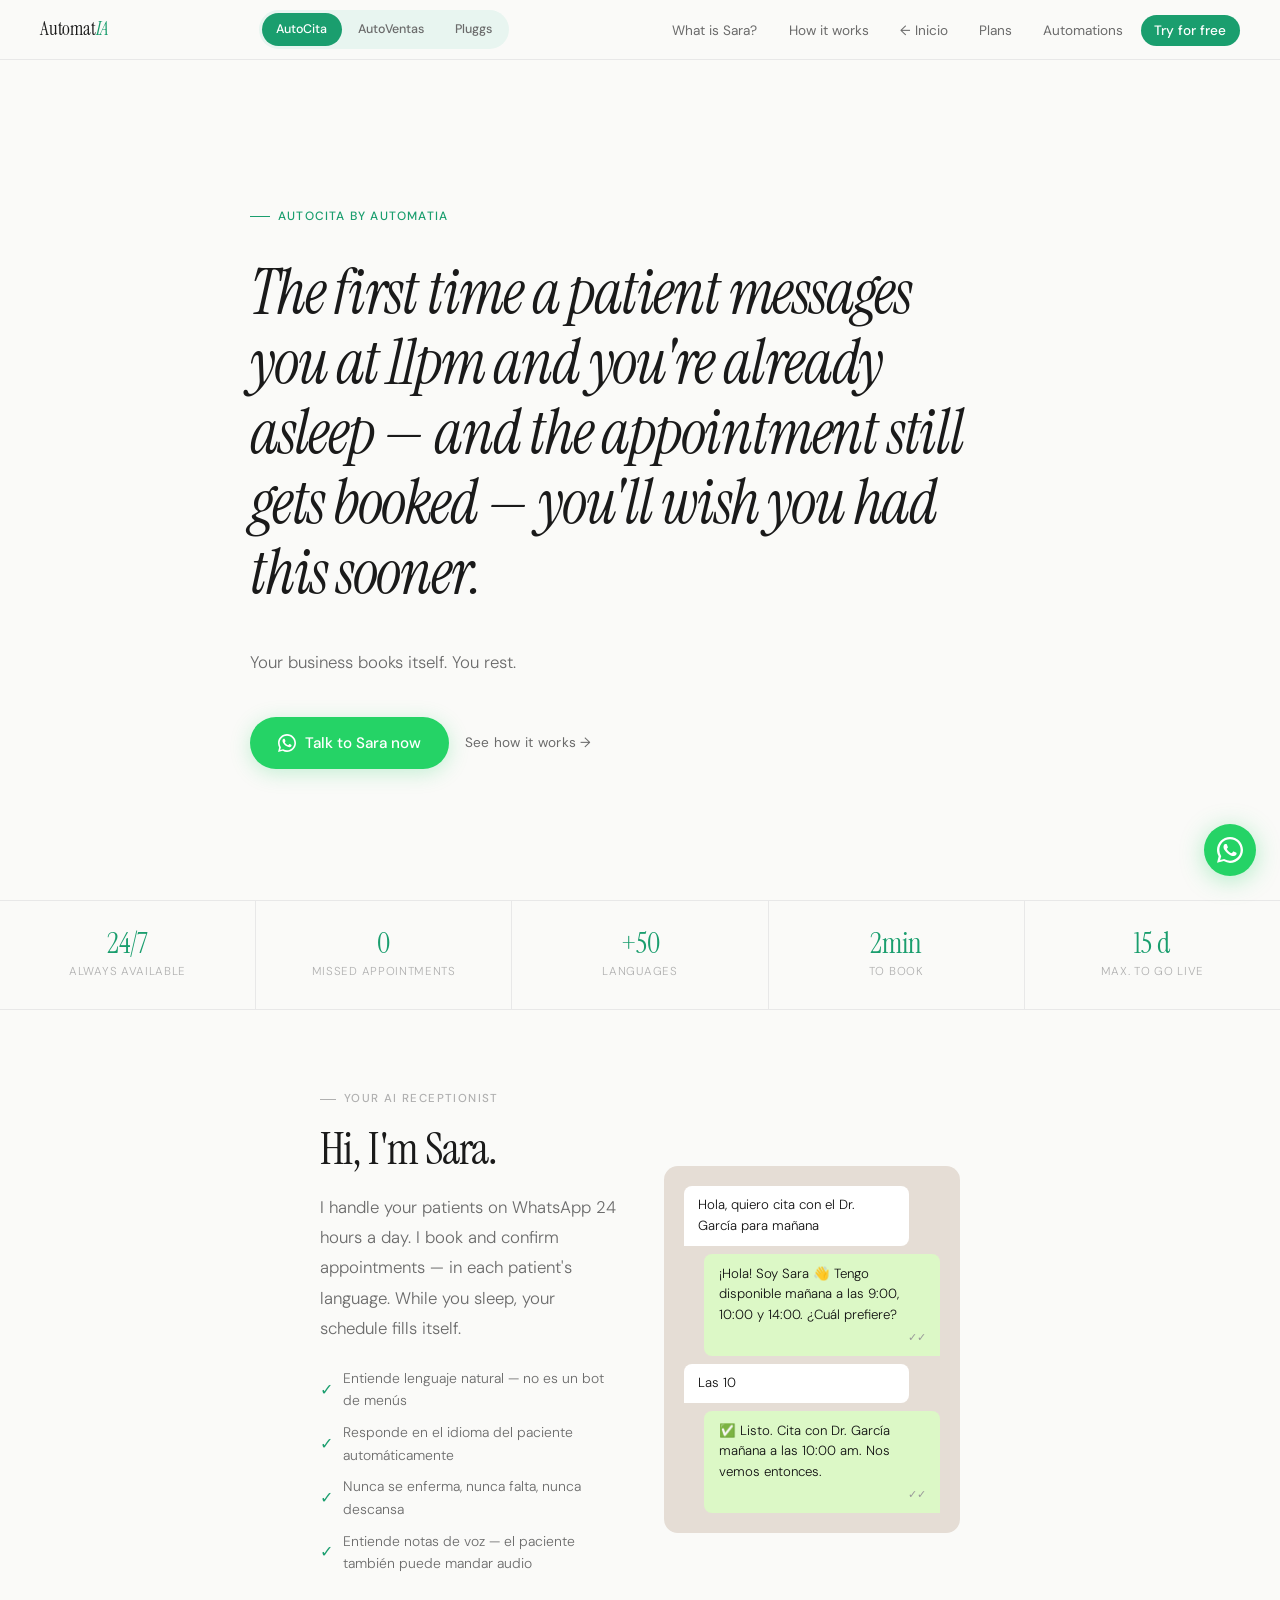
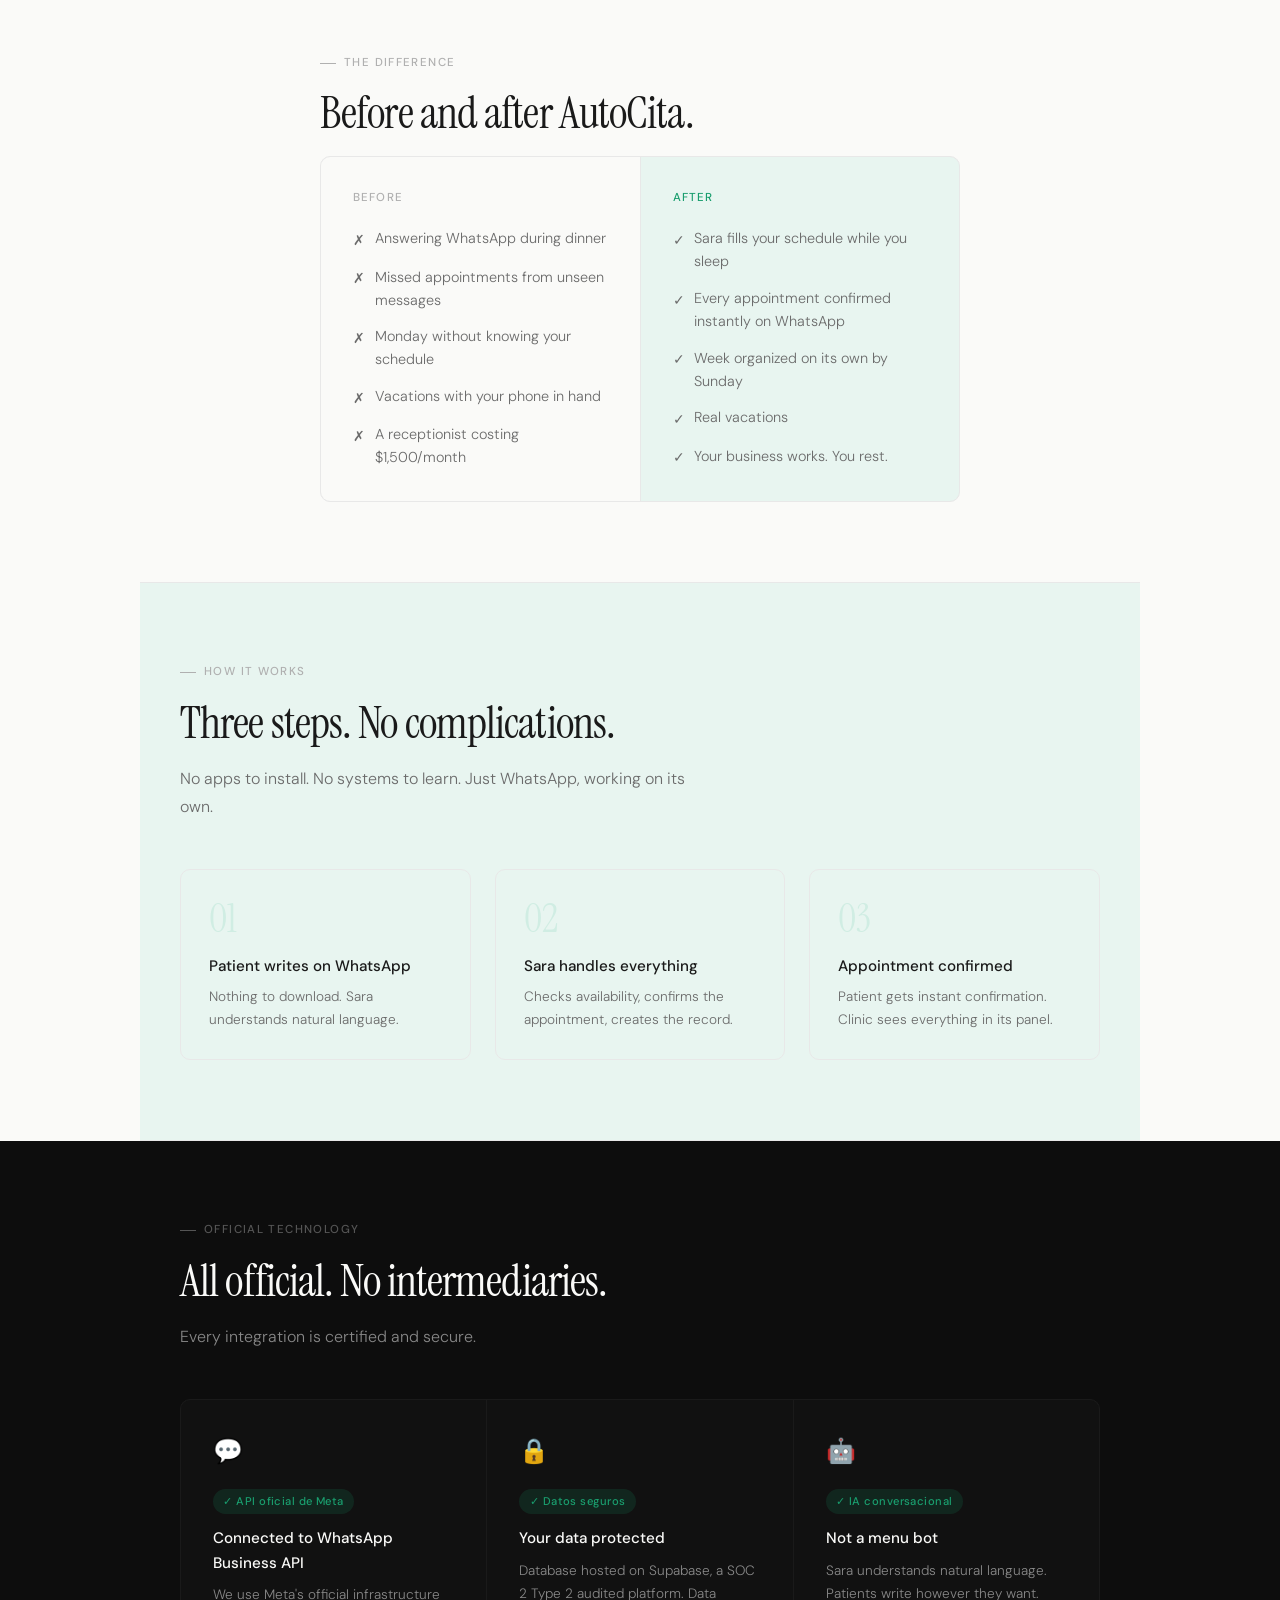
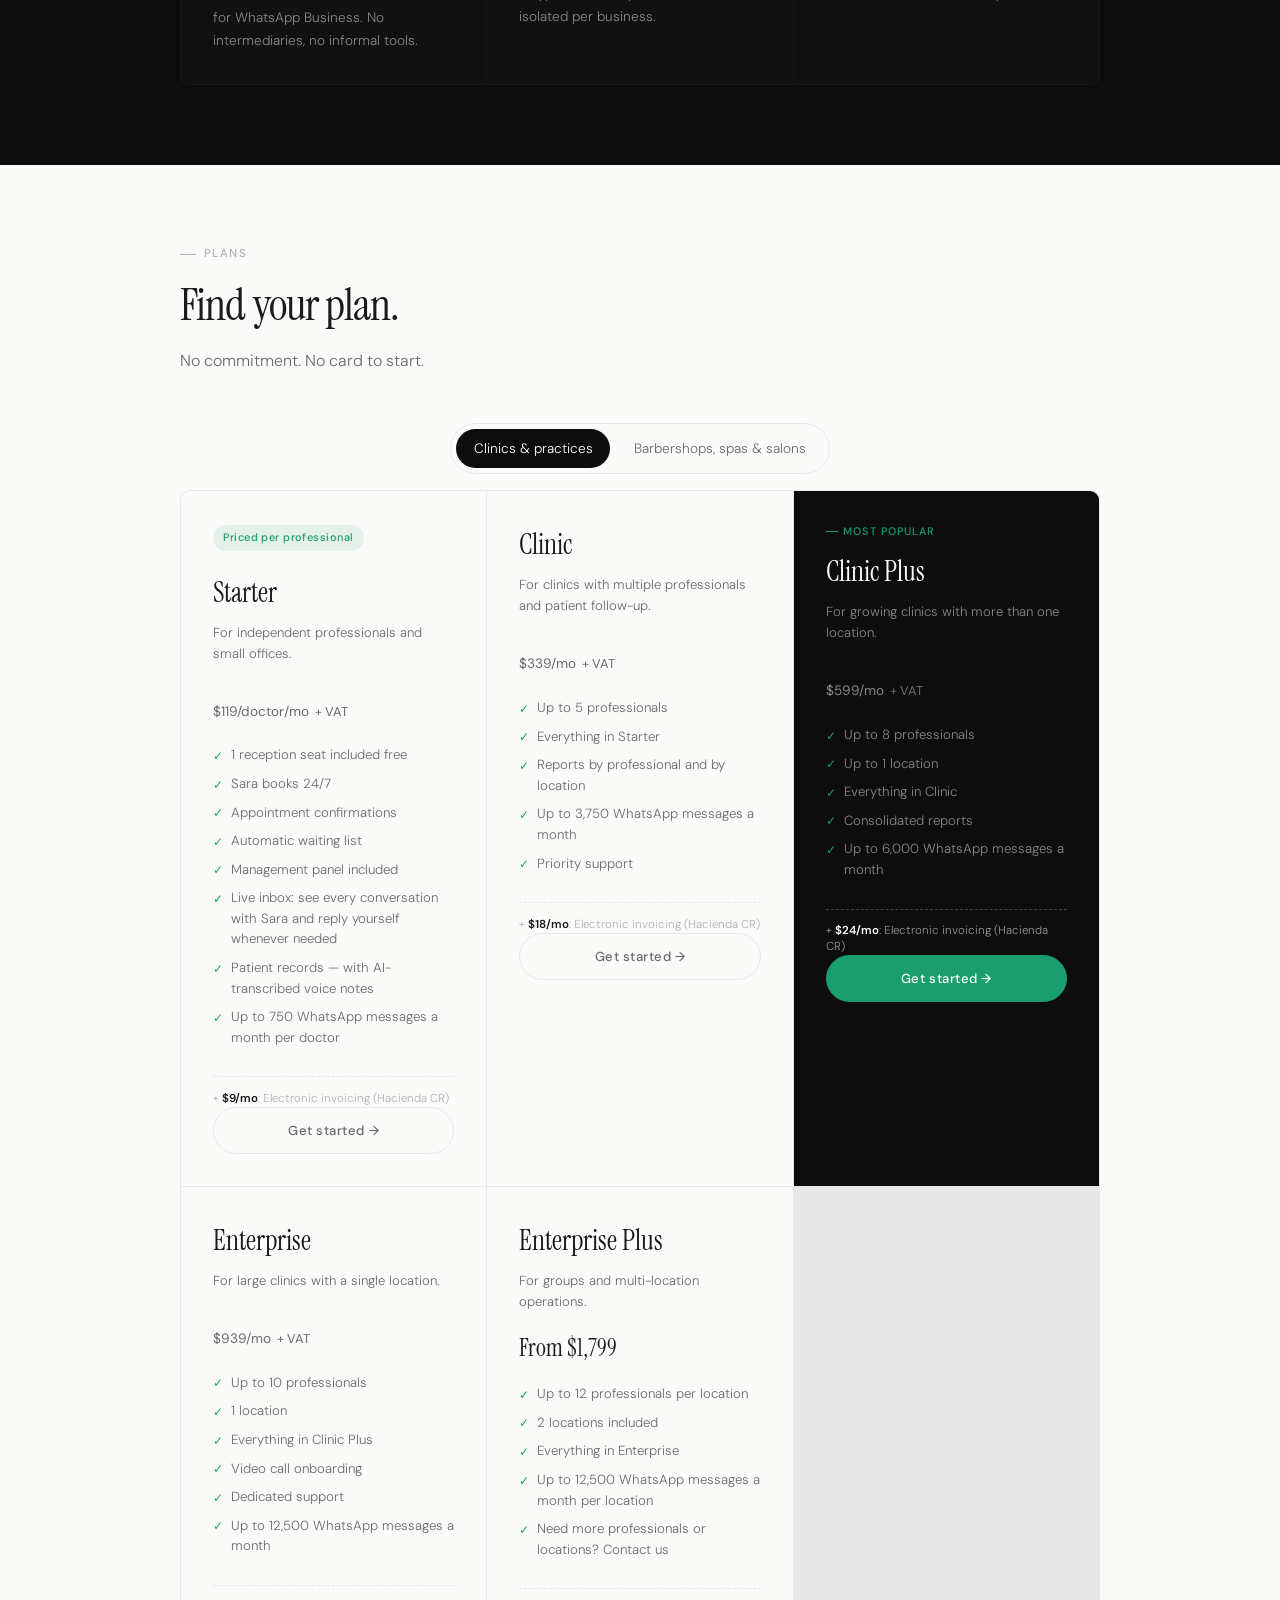
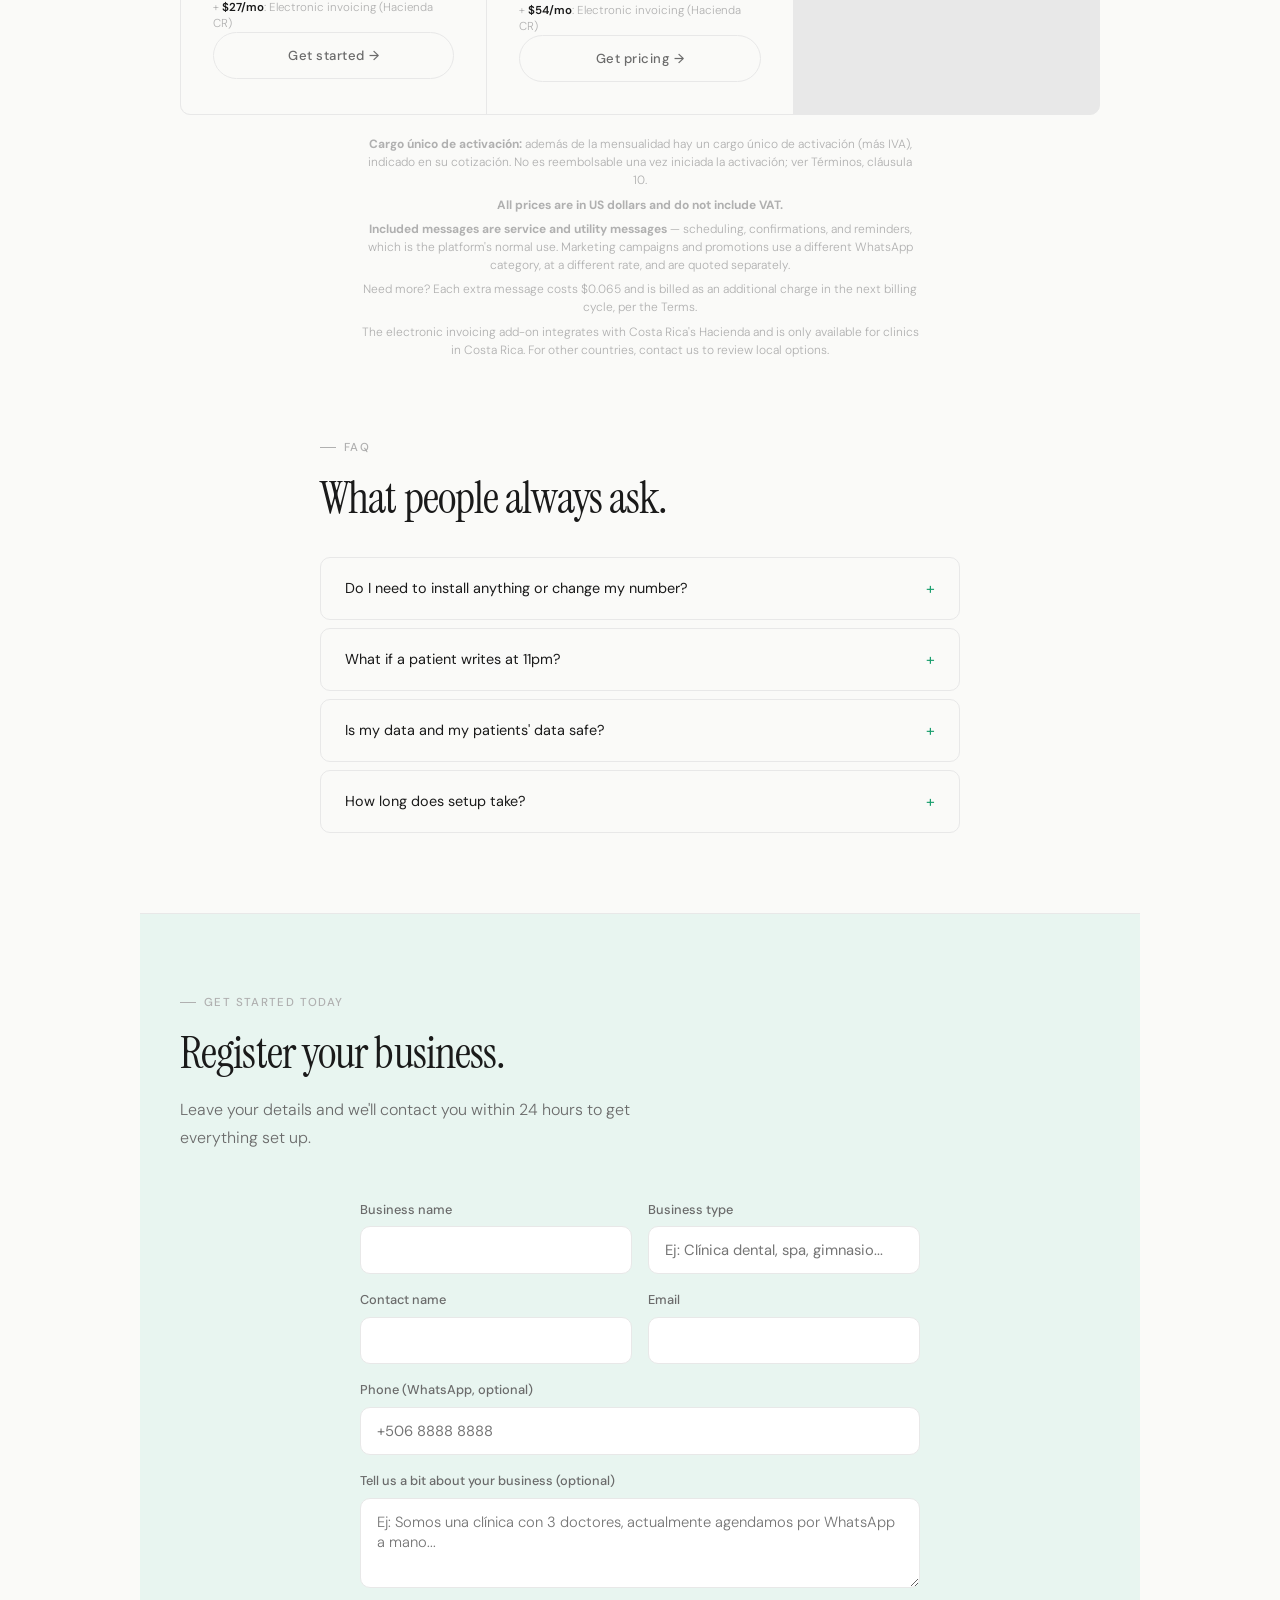
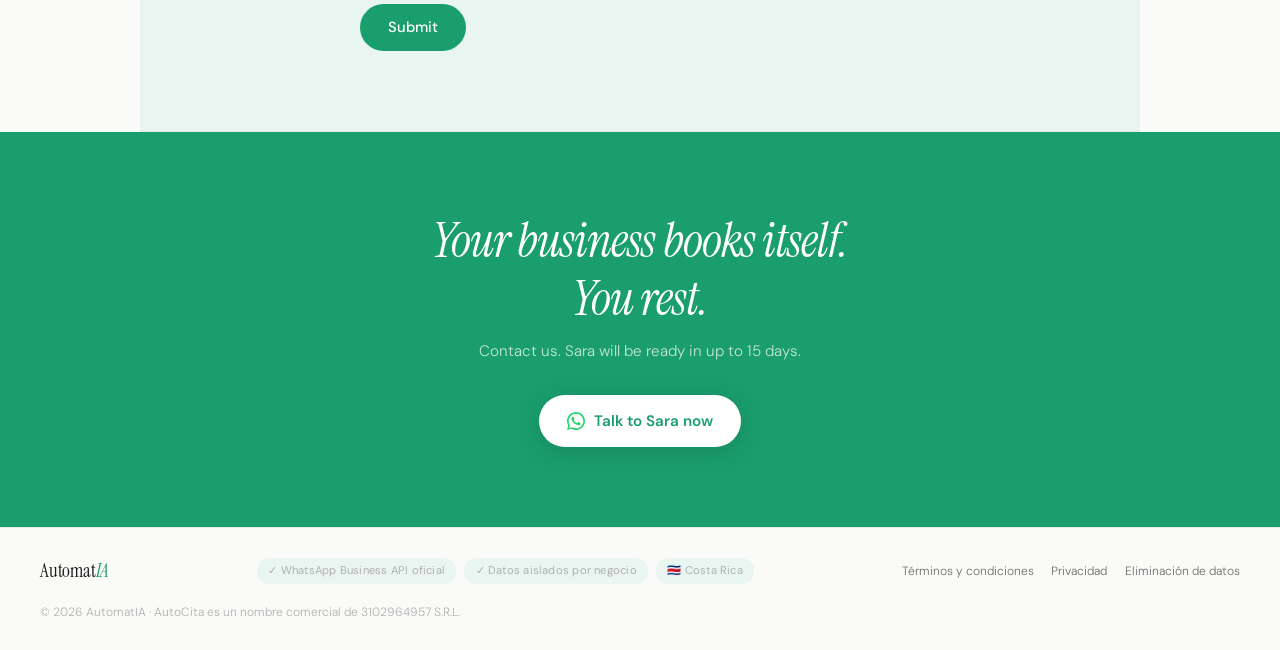
==== commit 650b7282: "Landing: alinear textos con Términos (excedente, cancelación, cargo de activación) Co-Authored-By: C" ====
--- a/autocita.html
+++ b/autocita.html
@@ -719,7 +719,7 @@
 <section id="planes" class="section">
   <div class="section-label" data-i18n="plans.label">Planes</div>
   <h2 class="title" data-i18n="plans.title">Encuentre su <em>plan.</em></h2>
-  <p class="subtitle" data-i18n="plans.sub">Sin permanencia. Sin tarjeta para empezar. Cambie de plan cuando quiera.</p>
+  <p class="subtitle" data-i18n="plans.sub">Cancele con 15 días de aviso antes del siguiente cobro.</p>
   <div class="seg-toggle" role="tablist">
     <button type="button" class="activo" data-seg="clinica" onclick="aplicarSegmento('clinica')" data-i18n="plans.seg.cli">Clínicas y consultorios</button>
     <button type="button" data-seg="negocio" onclick="aplicarSegmento('negocio')" data-i18n="plans.seg.neg">Barberías, spas y salones</button>
@@ -813,9 +813,10 @@
       <a href="https://wa.me/50686205959?text=Hola%2C%20quiero%20info%20del%20plan%20Enterprise%20Plus" data-href-cli="https://wa.me/50686205959?text=Hola%2C%20quiero%20info%20del%20plan%20Enterprise%20Plus" data-href-neg="https://wa.me/50686205959?text=Hola%2C%20quiero%20info%20del%20plan%20Enterprise%20Plus%20para%20negocio" target="_blank" rel="noopener noreferrer" class="plan-btn" data-i18n="plans.cta">Consultar precio →</a>
     </div>
   </div>
+  <p class="plans-nota"><strong>Cargo único de activación:</strong> además de la mensualidad hay un cargo único de activación (más IVA), indicado en su cotización. No es reembolsable una vez iniciada la activación; ver Términos, cláusula 10.</p>
   <p class="plans-nota" data-i18n="plans.ivaNota"><strong>Todos los precios están en dólares y no incluyen IVA.</strong></p>
   <p class="plans-nota" data-i18n="plans.mensajesNota"><strong>Los mensajes incluidos son de servicio y utilidad</strong> — agendamiento, confirmaciones y recordatorios, que es el uso normal de la plataforma. Las campañas de marketing y promociones usan otra categoría de WhatsApp, con tarifa distinta, y se cotizan aparte.</p>
-  <p class="plans-nota" data-i18n="plans.mensajesExcedente">¿Necesita más? Cada mensaje adicional se cobra unitario a $0.065 por mensaje. Le avisamos antes de llegar al límite; nunca se le cobra un excedente sin que usted lo haya aprobado.</p>
+  <p class="plans-nota" data-i18n="plans.mensajesExcedente">¿Necesita más? Cada mensaje adicional cuesta $0.065 y se cobra como cargo adicional en el siguiente ciclo de facturación, según los Términos.</p>
   <p class="plans-nota" data-i18n="plans.facturacionNota">El add-on de facturación electrónica se integra con Hacienda de Costa Rica y solo está disponible para clínicas en Costa Rica. Para otros países, contáctenos para revisar las opciones locales.</p>
 </section>
 <!-- FAQ -->
@@ -942,7 +943,7 @@
     'trust.t2.title': 'Sus datos protegidos', 'trust.t2.desc': 'Base de datos en Supabase, plataforma auditada con SOC 2 Tipo 2. Datos aislados por negocio.',
     'trust.t3.title': 'No es un bot de menús', 'trust.t3.desc': 'Sara entiende lenguaje natural. El paciente escribe como quiera.',
     'plans.seg.cli': 'Clínicas y consultorios', 'plans.seg.neg': 'Barberías, spas y salones', 'plans.seg.nota': 'Para negocios que no llevan expediente clínico: mismas funciones de agenda, $9 menos al mes.', 'plans.pordr_neg': '/profesional/mes', 'plans.p1.desc_neg': 'Para barberos, estilistas y profesionales independientes.', 'plans.p1.f6_neg': 'Hasta 750 mensajes de WhatsApp al mes por profesional', 'plans.p2.name_neg': 'Negocio', 'plans.p2.desc_neg': 'Para barberías, spas y salones con varios profesionales.', 'plans.p3.name_neg': 'Negocio Plus', 'plans.p3.desc_neg': 'Para negocios en crecimiento con más profesionales.', 'plans.p3.f3_neg': 'Todo lo del plan Negocio', 'plans.p4.desc_neg': 'Para negocios grandes con una sola sede.', 'plans.p5.desc_neg': 'Para cadenas y franquicias con varias sedes.', 'plans.p5.desde_neg': 'Desde $1,790',
-    'plans.label': 'Planes', 'plans.title': 'Encuentre su plan.', 'plans.sub': 'Sin permanencia. Sin tarjeta para empezar.', 'plans.popular': 'Más popular', 'plans.cta': 'Consultar precio →',
+    'plans.label': 'Planes', 'plans.title': 'Encuentre su plan.', 'plans.sub': 'Cancele con 15 días de aviso antes del siguiente cobro.', 'plans.popular': 'Más popular', 'plans.cta': 'Consultar precio →',
     'plans.launch': '🚀 Precio de lanzamiento', 'plans.porProfesional': 'Precio por profesional', 'plans.pordr': '/doctor/mes', 'plans.permes': '/mes', 'plans.ctaEmpezar': 'Empezar ahora →',
     'plans.p1.name': 'Starter', 'plans.p1.desc': 'Para profesionales independientes y consultorios pequeños.', 'plans.p1.antes': 'Antes $79/mes',
     'plans.p1.f1': '1 recepción incluida sin costo', 'plans.p1.f2': 'Sara agenda 24/7', 'plans.p1.f3': 'Confirmaciones de citas', 'plans.p1.f4': 'Lista de espera automática', 'plans.p1.f5': 'Panel de gestión incluido', 'plans.p1.f8': 'Inbox en vivo: vea cada conversación con Sara y responda usted mismo cuando haga falta', 'plans.p1.f7': 'Expediente del paciente — con notas de voz transcritas por IA', 'plans.p1.f6': 'Hasta 750 mensajes de WhatsApp al mes por doctor',
@@ -962,7 +963,7 @@
     'plans.addon5': '+ <strong>$54/mes</strong>: Facturación electrónica (Hacienda CR)',
     'plans.masIva': '+ IVA',
     'plans.mensajesNota': '<strong>Los mensajes incluidos son de servicio y utilidad</strong> — agendamiento, confirmaciones y recordatorios, que es el uso normal de la plataforma. Las campañas de marketing y promociones usan otra categoría de WhatsApp, con tarifa distinta, y se cotizan aparte.',
-    'plans.mensajesExcedente': '¿Necesita más? Cada mensaje adicional se cobra unitario a $0.065 por mensaje. Le avisamos antes de llegar al límite; nunca se le cobra un excedente sin que usted lo haya aprobado.',
+    'plans.mensajesExcedente': '¿Necesita más? Cada mensaje adicional cuesta $0.065 y se cobra como cargo adicional en el siguiente ciclo de facturación, según los Términos.',
     'plans.facturacionNota': 'El add-on de facturación electrónica se integra con Hacienda de Costa Rica y solo está disponible para clínicas en Costa Rica. Para otros países, contáctenos para revisar las opciones locales.',
     'faq.label': 'Preguntas frecuentes', 'faq.title': 'Lo que siempre preguntan.',
     'faq.q1': '¿Necesito instalar algo o cambiar mi número?', 'faq.a1': 'No. No cambia su número y no instala nada. Conectamos su WhatsApp Business durante el proceso de incorporación.',
@@ -1033,7 +1034,7 @@
     'plans.addon5': '+ <strong>$54/mo</strong>: Electronic invoicing (Hacienda CR)',
     'plans.masIva': '+ VAT',
     'plans.mensajesNota': '<strong>Included messages are service and utility messages</strong> — scheduling, confirmations, and reminders, which is the platform\'s normal use. Marketing campaigns and promotions use a different WhatsApp category, at a different rate, and are quoted separately.',
-    'plans.mensajesExcedente': 'Need more? Extra messages are billed per unit at $0.065 per message. We notify you before you reach the limit; you are never charged an overage you haven\'t approved.',
+    'plans.mensajesExcedente': 'Need more? Each extra message costs $0.065 and is billed as an additional charge in the next billing cycle, per the Terms.',
     'plans.facturacionNota': 'The electronic invoicing add-on integrates with Costa Rica\'s Hacienda and is only available for clinics in Costa Rica. For other countries, contact us to review local options.',
     'faq.label': 'FAQ', 'faq.title': 'What people always ask.',
     'faq.q1': 'Do I need to install anything or change my number?', 'faq.a1': 'No. Your number stays the same. We connect your existing WhatsApp Business during onboarding.',
@@ -1084,7 +1085,7 @@
     'trust.t2.title': 'Seus dados protegidos', 'trust.t2.desc': 'Banco de dados no Supabase, plataforma auditada com SOC 2 Tipo 2. Dados isolados por negócio.',
     'trust.t3.title': 'Não é um bot de menus', 'trust.t3.desc': 'Sara entende linguagem natural.',
     'plans.seg.cli': 'Clínicas e consultórios', 'plans.seg.neg': 'Barbearias, spas e salões', 'plans.seg.nota': 'Para negócios sem prontuário clínico: mesmas funções de agenda, $9 a menos por mês.', 'plans.pordr_neg': '/profissional/mês', 'plans.p1.desc_neg': 'Para barbeiros, cabeleireiros e profissionais independentes.', 'plans.p1.f6_neg': 'Até 750 mensagens de WhatsApp por mês por profissional', 'plans.p2.name_neg': 'Negócio', 'plans.p2.desc_neg': 'Para barbearias, spas e salões com vários profissionais.', 'plans.p3.name_neg': 'Negócio Plus', 'plans.p3.desc_neg': 'Para negócios em crescimento com mais profissionais.', 'plans.p3.f3_neg': 'Tudo do plano Negócio', 'plans.p4.desc_neg': 'Para negócios grandes com uma única unidade.', 'plans.p5.desc_neg': 'Para redes e franquias com várias unidades.', 'plans.p5.desde_neg': 'A partir de $1.790',
-    'plans.label': 'Planos', 'plans.title': 'Encontre seu plano.', 'plans.sub': 'Sem fidelidade. Sem cartão para começar.', 'plans.popular': 'Mais popular', 'plans.cta': 'Consultar preço →',
+    'plans.label': 'Planos', 'plans.title': 'Encontre seu plano.', 'plans.sub': 'Cancele com 15 dias de aviso antes da próxima cobrança.', 'plans.popular': 'Mais popular', 'plans.cta': 'Consultar preço →',
     'plans.launch': '🚀 Preço de lançamento', 'plans.porProfesional': 'Preço por profissional', 'plans.pordr': '/médico/mês', 'plans.permes': '/mês', 'plans.ctaEmpezar': 'Começar agora →',
     'plans.p1.name': 'Starter', 'plans.p1.desc': 'Para profissionais independentes.', 'plans.p1.antes': 'Antes $79/mês',
     'plans.p1.f1': '1 recepção incluída sem custo', 'plans.p1.f2': 'Sara agenda 24/7', 'plans.p1.f3': 'Confirmações de consultas', 'plans.p1.f4': 'Lista de espera automática', 'plans.p1.f5': 'Painel de gestão incluído', 'plans.p1.f8': 'Inbox ao vivo: veja cada conversa com a Sara e responda você mesmo quando precisar', 'plans.p1.f7': 'Prontuário do paciente — com notas de voz transcritas por IA', 'plans.p1.f6': 'Até 750 mensagens de WhatsApp por mês por médico',
@@ -1104,7 +1105,7 @@
     'plans.addon5': '+ <strong>$54/mês</strong>: Faturamento eletrônico (Hacienda CR)',
     'plans.masIva': '+ impostos',
     'plans.mensajesNota': '<strong>As mensagens incluídas são de serviço e utilidade</strong> — agendamento, confirmações e lembretes, que é o uso normal da plataforma. Campanhas de marketing e promoções usam outra categoria do WhatsApp, com tarifa diferente, e são orçadas à parte.',
-    'plans.mensajesExcedente': 'Precisa de mais? Cada mensagem extra é cobrada por unidade a $0,065 por mensagem. Avisamos antes de você chegar ao limite; nunca cobramos um excedente sem a sua aprovação.',
+    'plans.mensajesExcedente': 'Precisa de mais? Cada mensagem extra custa $0,065 e é cobrada como cobrança adicional no próximo ciclo de faturamento, conforme os Termos.',
     'plans.facturacionNota': 'O add-on de faturamento eletrônico se integra com a Hacienda da Costa Rica e está disponível apenas para clínicas na Costa Rica. Para outros países, entre em contato para avaliar as opções locais.',
     'faq.label': 'Perguntas frequentes', 'faq.title': 'O que sempre perguntam.',
     'faq.q1': 'Preciso instalar algo ou mudar meu número?', 'faq.a1': 'Não. Seu número não muda.',
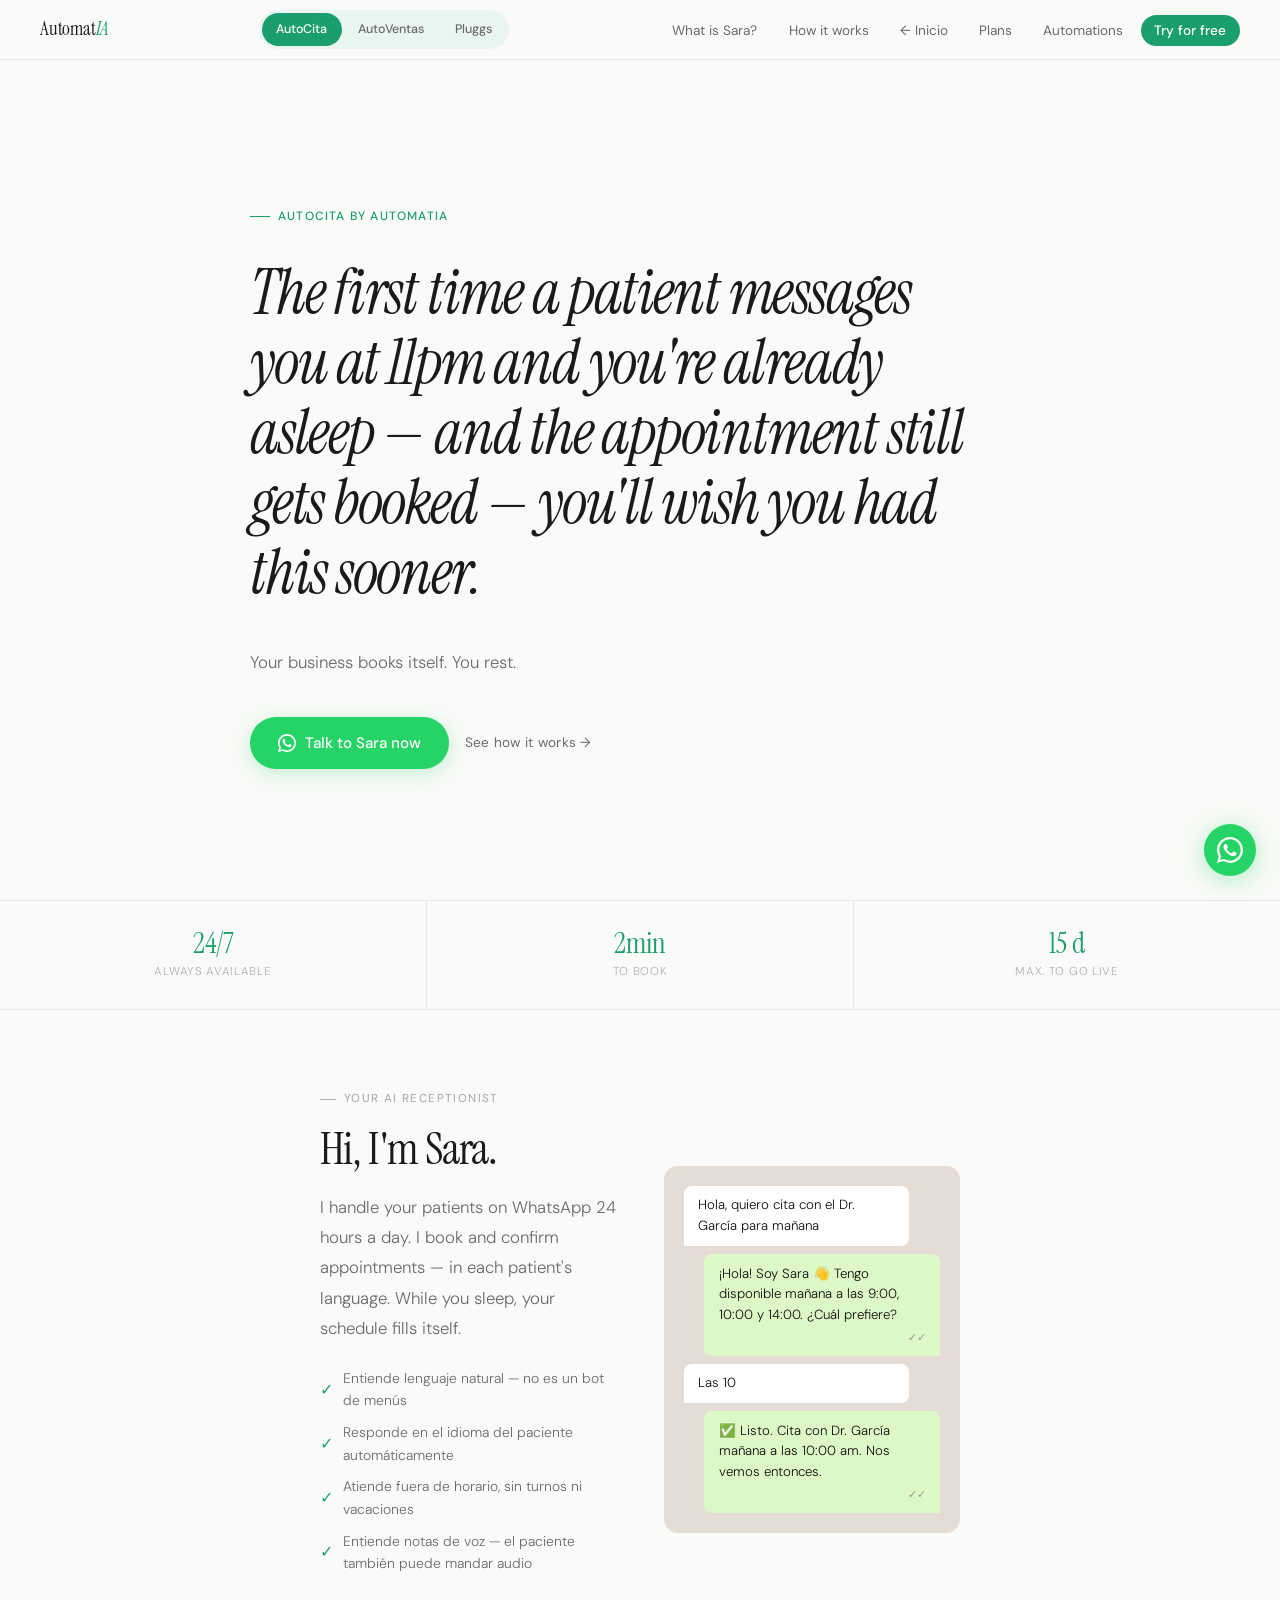
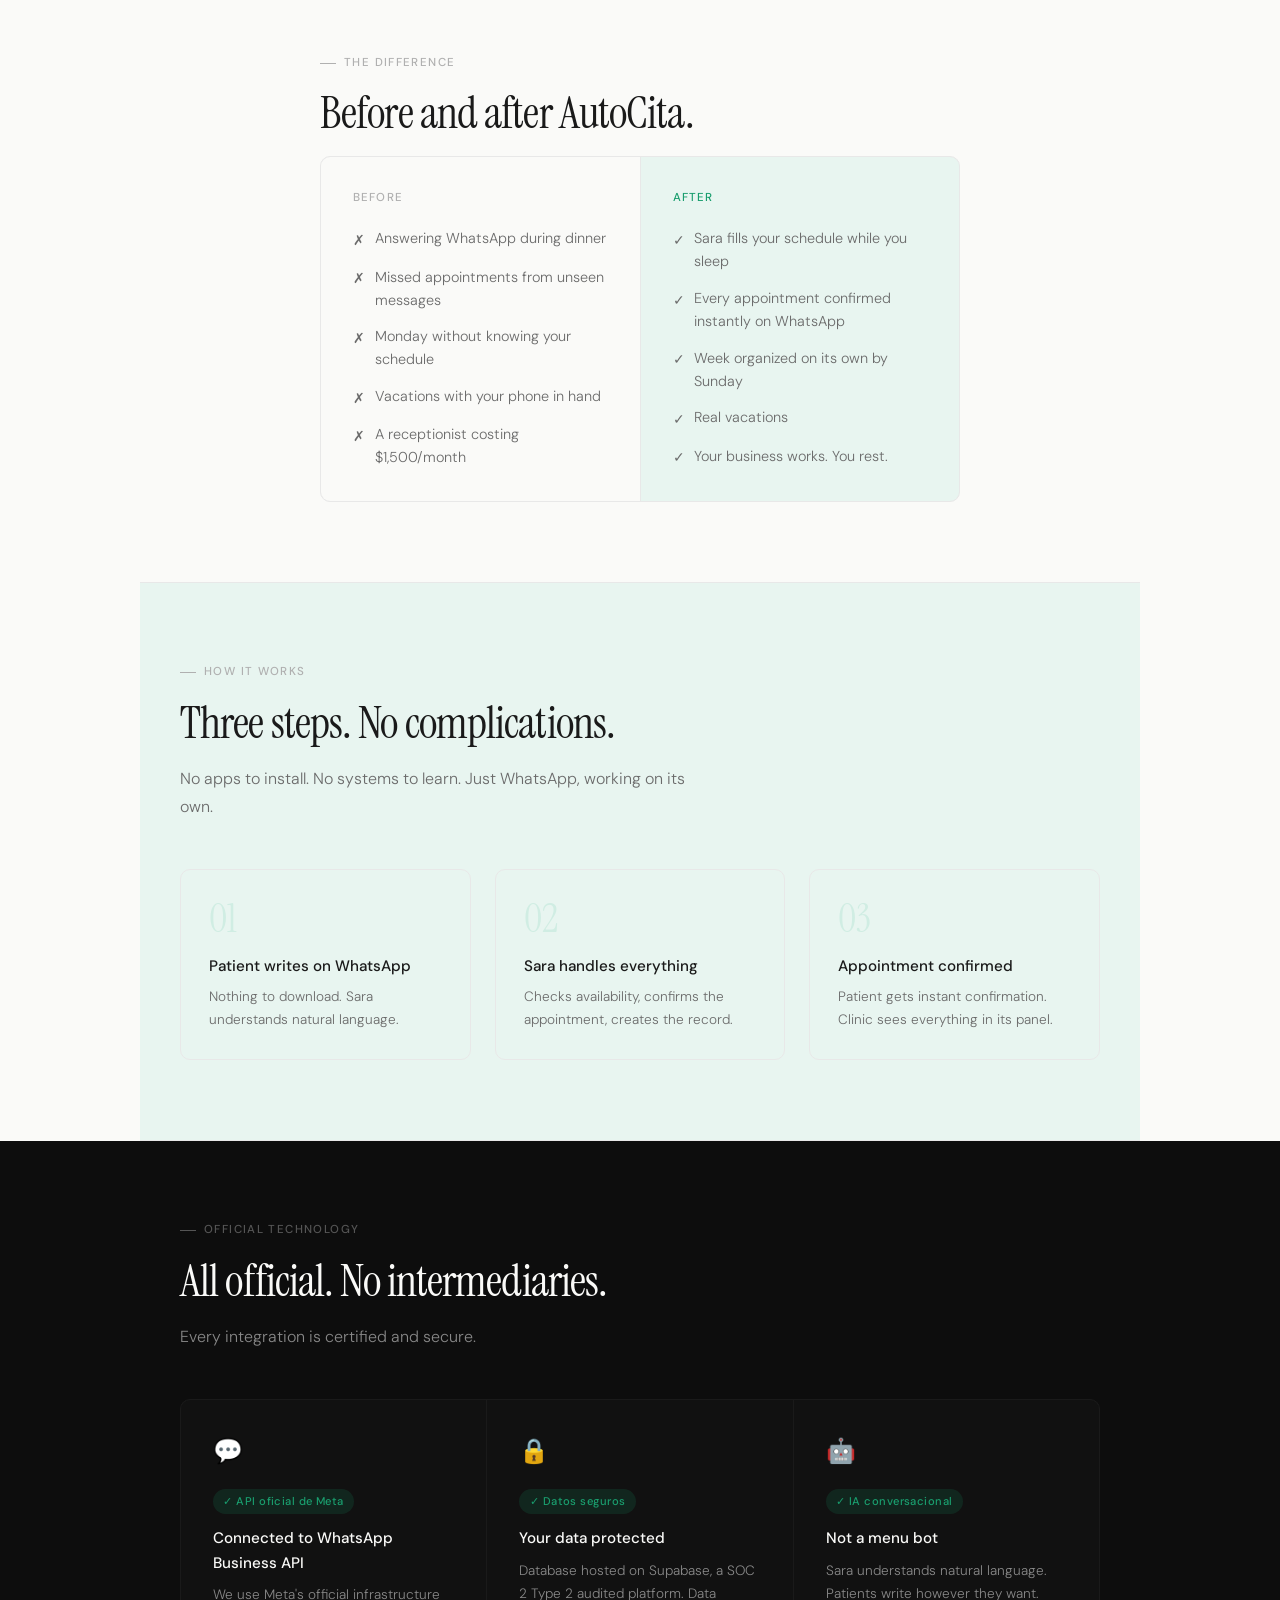
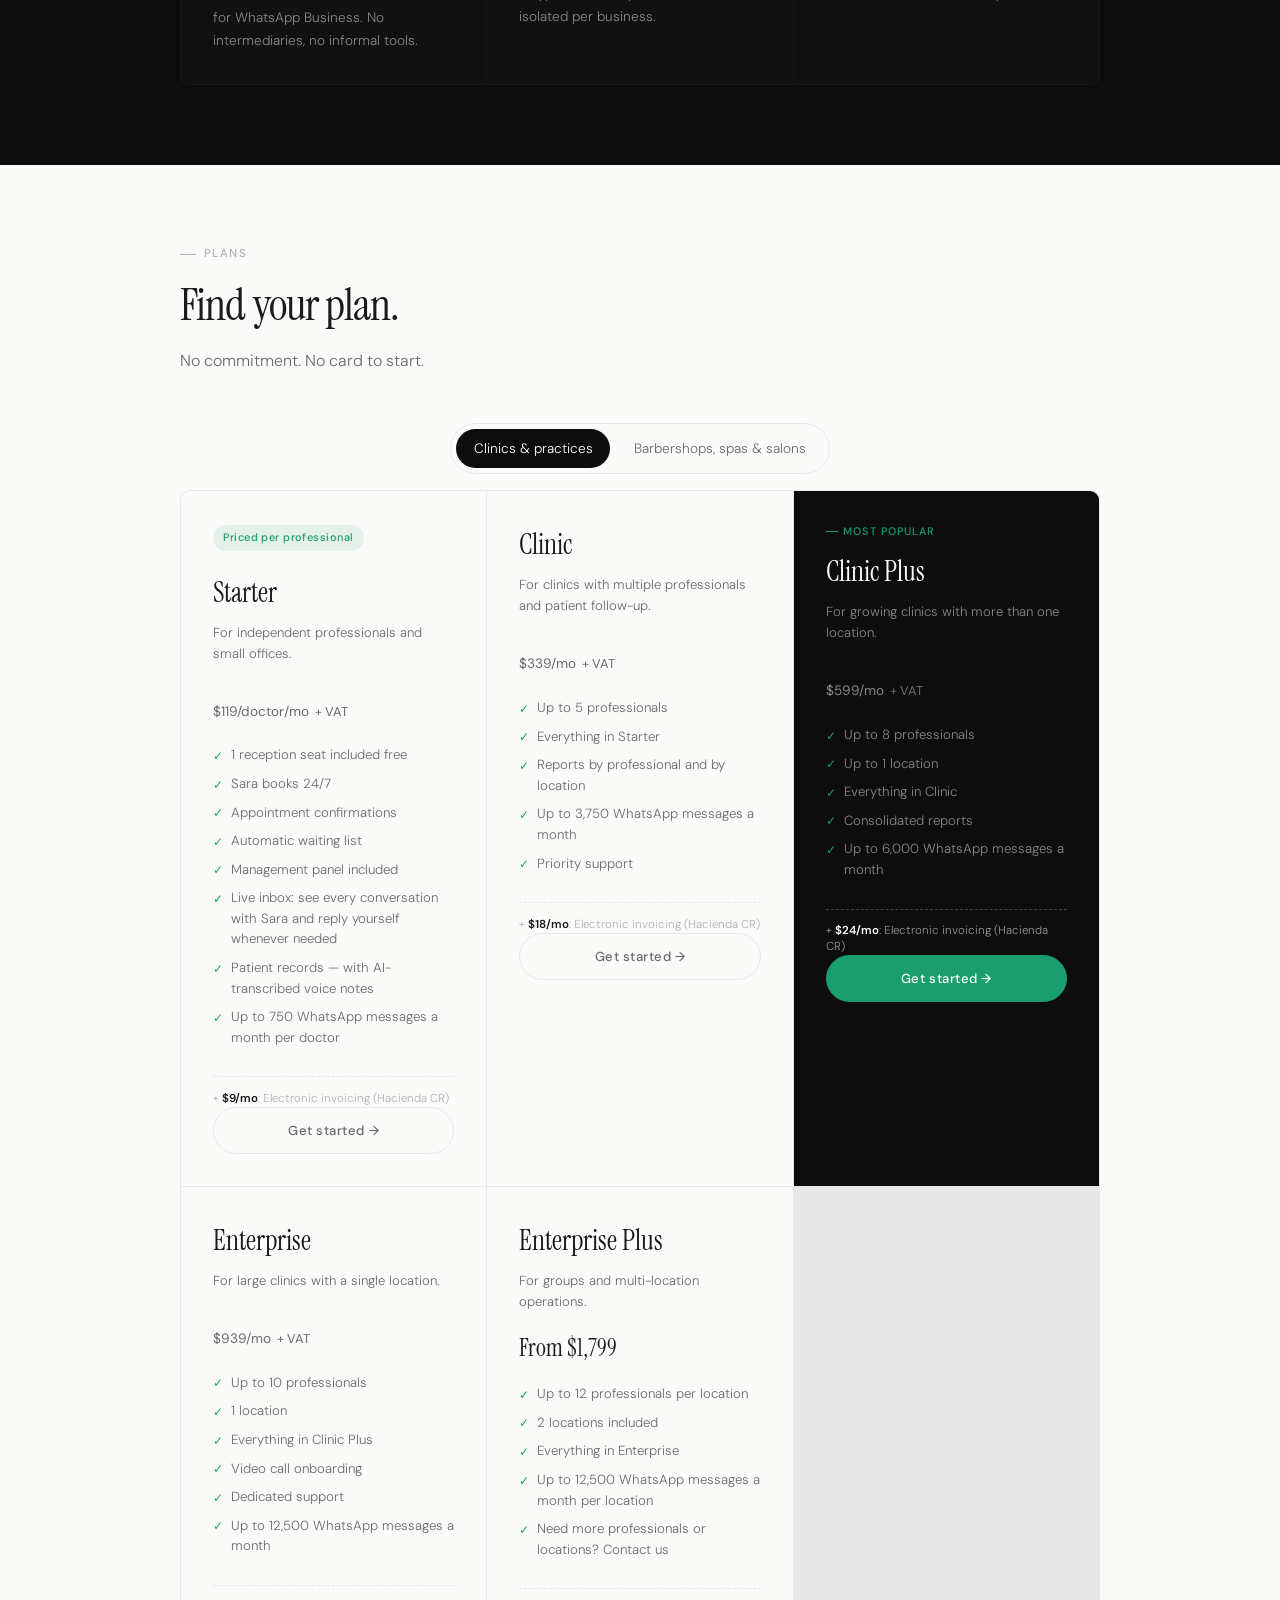
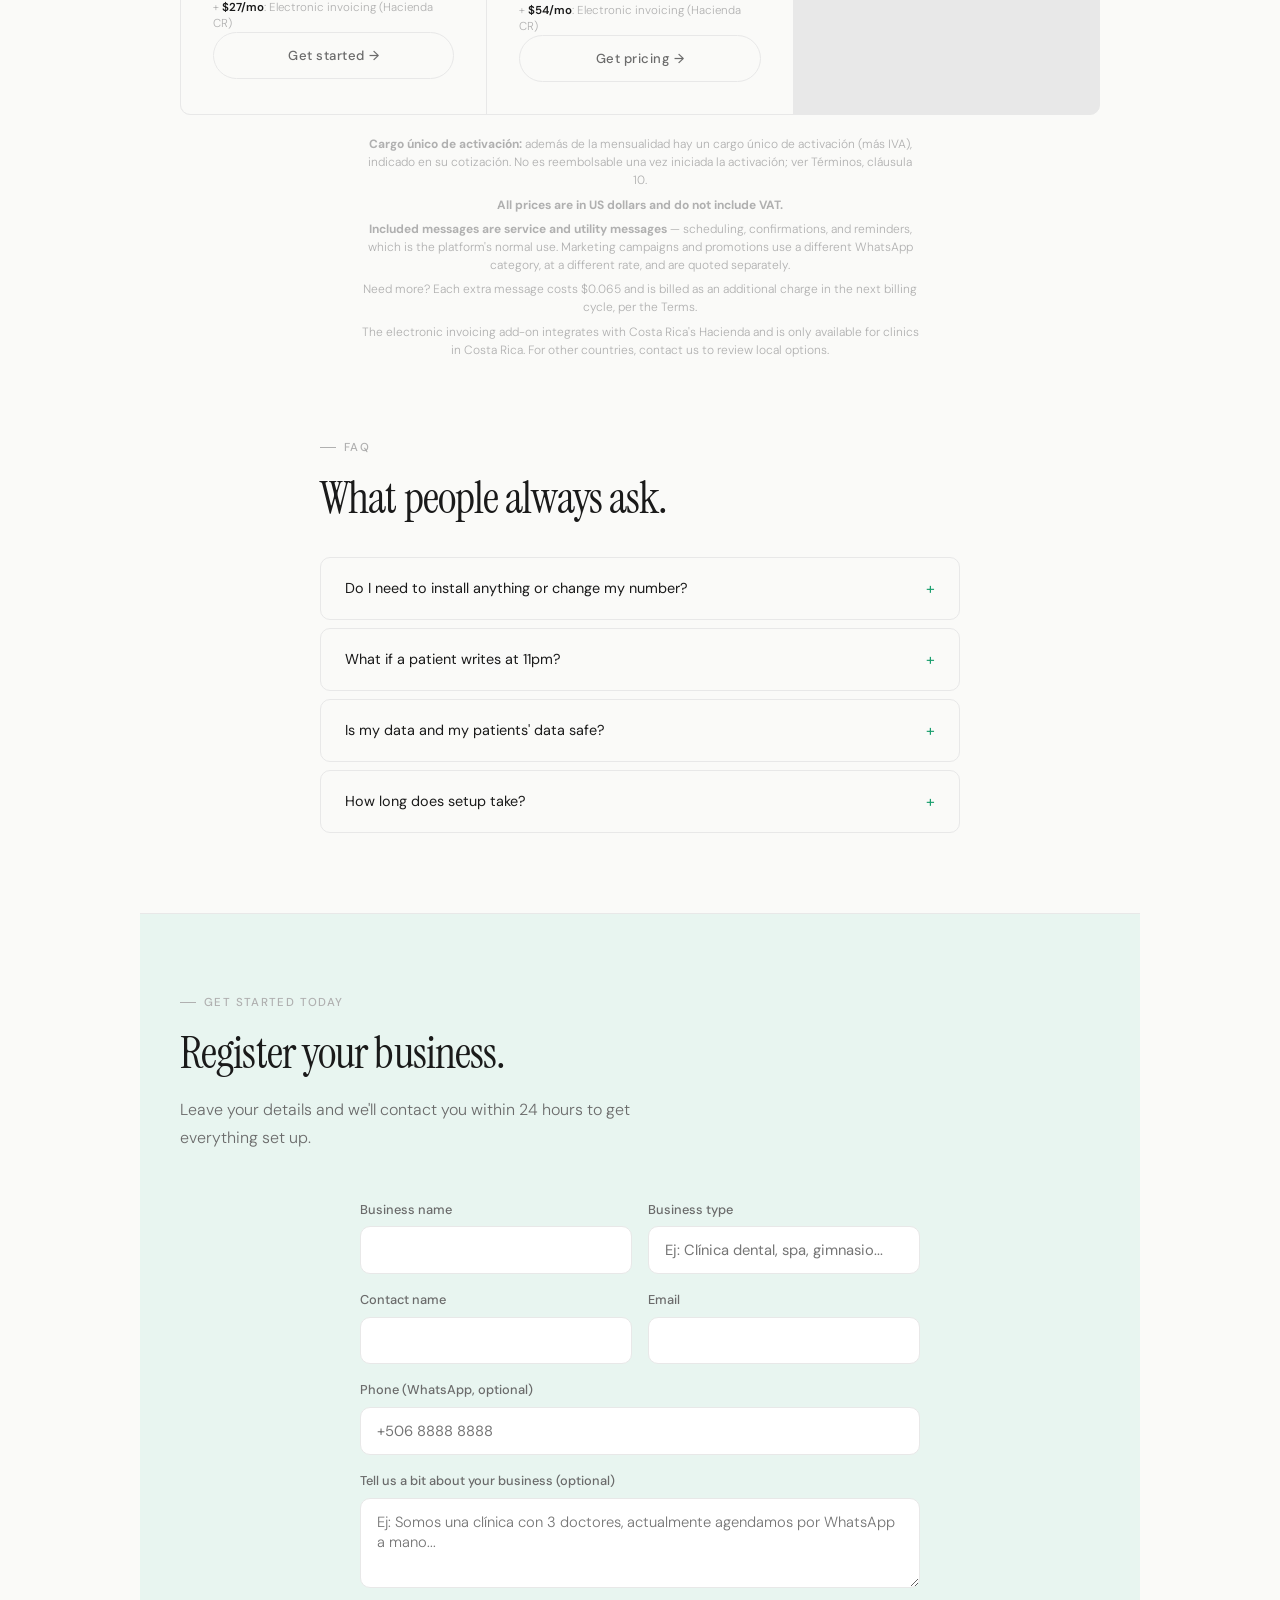
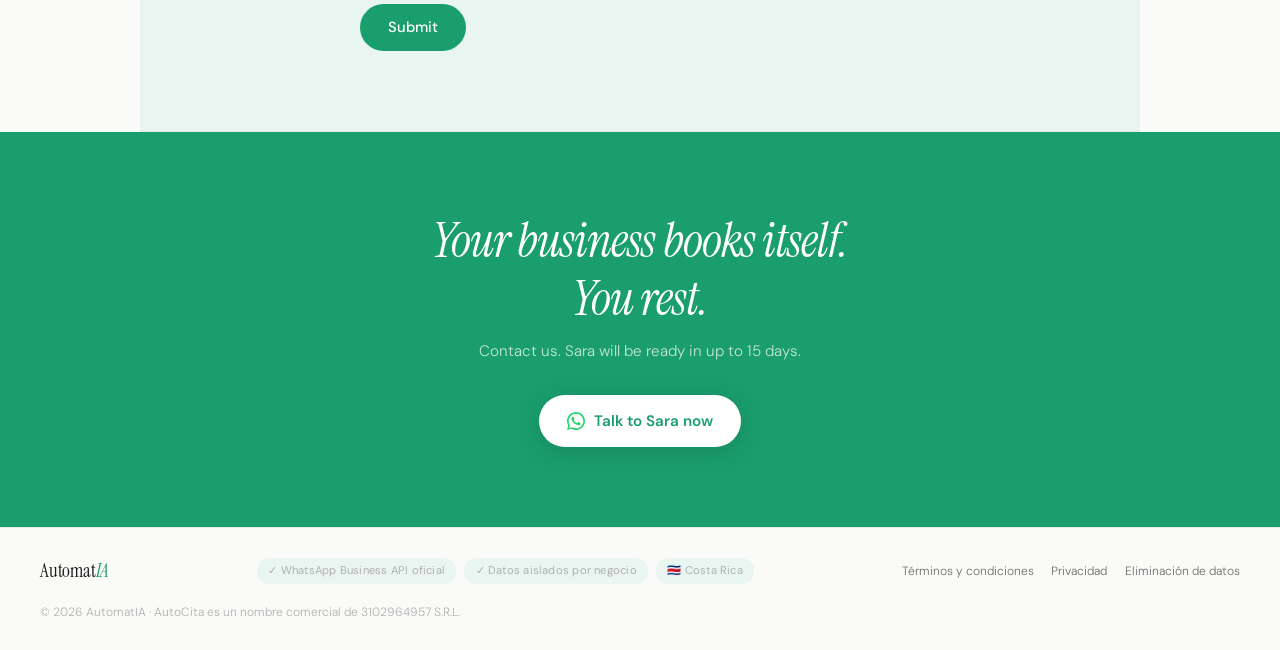
==== commit 56ae6be7: "Landing: quitar afirmaciones absolutas que contradicen los Términos Co-Authored-By: Claude Sonnet 5." ====
--- a/autocita.html
+++ b/autocita.html
@@ -610,9 +610,7 @@
 <hr class="divider">
 <div class="stats">
   <div class="stat"><span class="stat-num">24/7</span><span class="stat-label" data-i18n="stats.s1">Siempre disponible</span></div>
-  <div class="stat"><span class="stat-num">0</span><span class="stat-label" data-i18n="stats.s2">Citas perdidas</span></div>
-  <div class="stat"><span class="stat-num">+50</span><span class="stat-label" data-i18n="stats.s3">Idiomas</span></div>
-  <div class="stat"><span class="stat-num">2min</span><span class="stat-label" data-i18n="stats.s4">Para agendar</span></div>
+      <div class="stat"><span class="stat-num">2min</span><span class="stat-label" data-i18n="stats.s4">Para agendar</span></div>
   <div class="stat"><span class="stat-num">15 d</span><span class="stat-label" data-i18n="stats.s5">Máximo para estar listo</span></div>
 </div>
 <!-- Sara -->
@@ -627,7 +625,7 @@
       <div style="display:flex;flex-direction:column;gap:.6rem">
         <div style="display:flex;align-items:center;gap:.6rem;font-size:.87rem;color:var(--text-mid)"><span style="color:var(--green);font-size:1rem">✓</span> Entiende lenguaje natural — no es un bot de menús</div>
         <div style="display:flex;align-items:center;gap:.6rem;font-size:.87rem;color:var(--text-mid)"><span style="color:var(--green);font-size:1rem">✓</span> Responde en el idioma del paciente automáticamente</div>
-        <div style="display:flex;align-items:center;gap:.6rem;font-size:.87rem;color:var(--text-mid)"><span style="color:var(--green);font-size:1rem">✓</span> Nunca se enferma, nunca falta, nunca descansa</div>
+        <div style="display:flex;align-items:center;gap:.6rem;font-size:.87rem;color:var(--text-mid)"><span style="color:var(--green);font-size:1rem">✓</span> Atiende fuera de horario, sin turnos ni vacaciones</div>
         <div style="display:flex;align-items:center;gap:.6rem;font-size:.87rem;color:var(--text-mid)"><span style="color:var(--green);font-size:1rem">✓</span> Entiende notas de voz — el paciente también puede mandar audio</div>
       </div>
     </div>
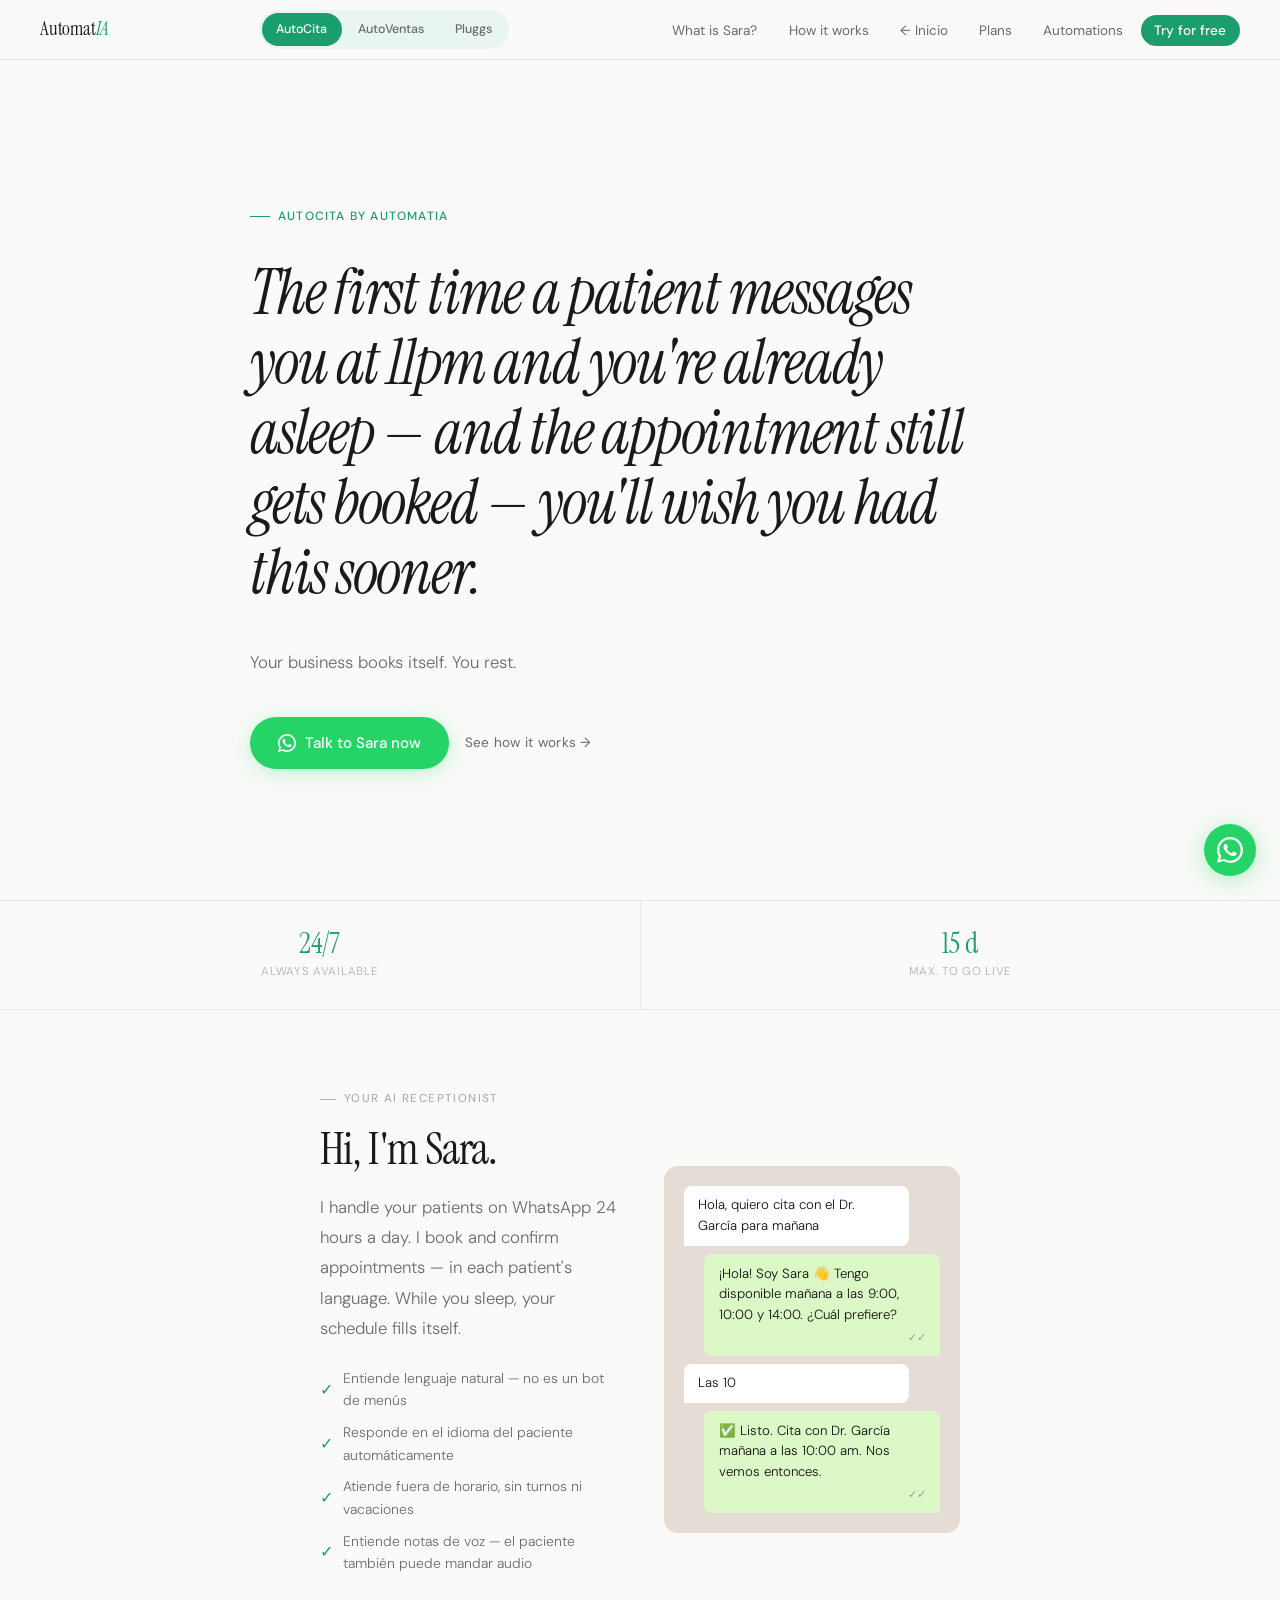
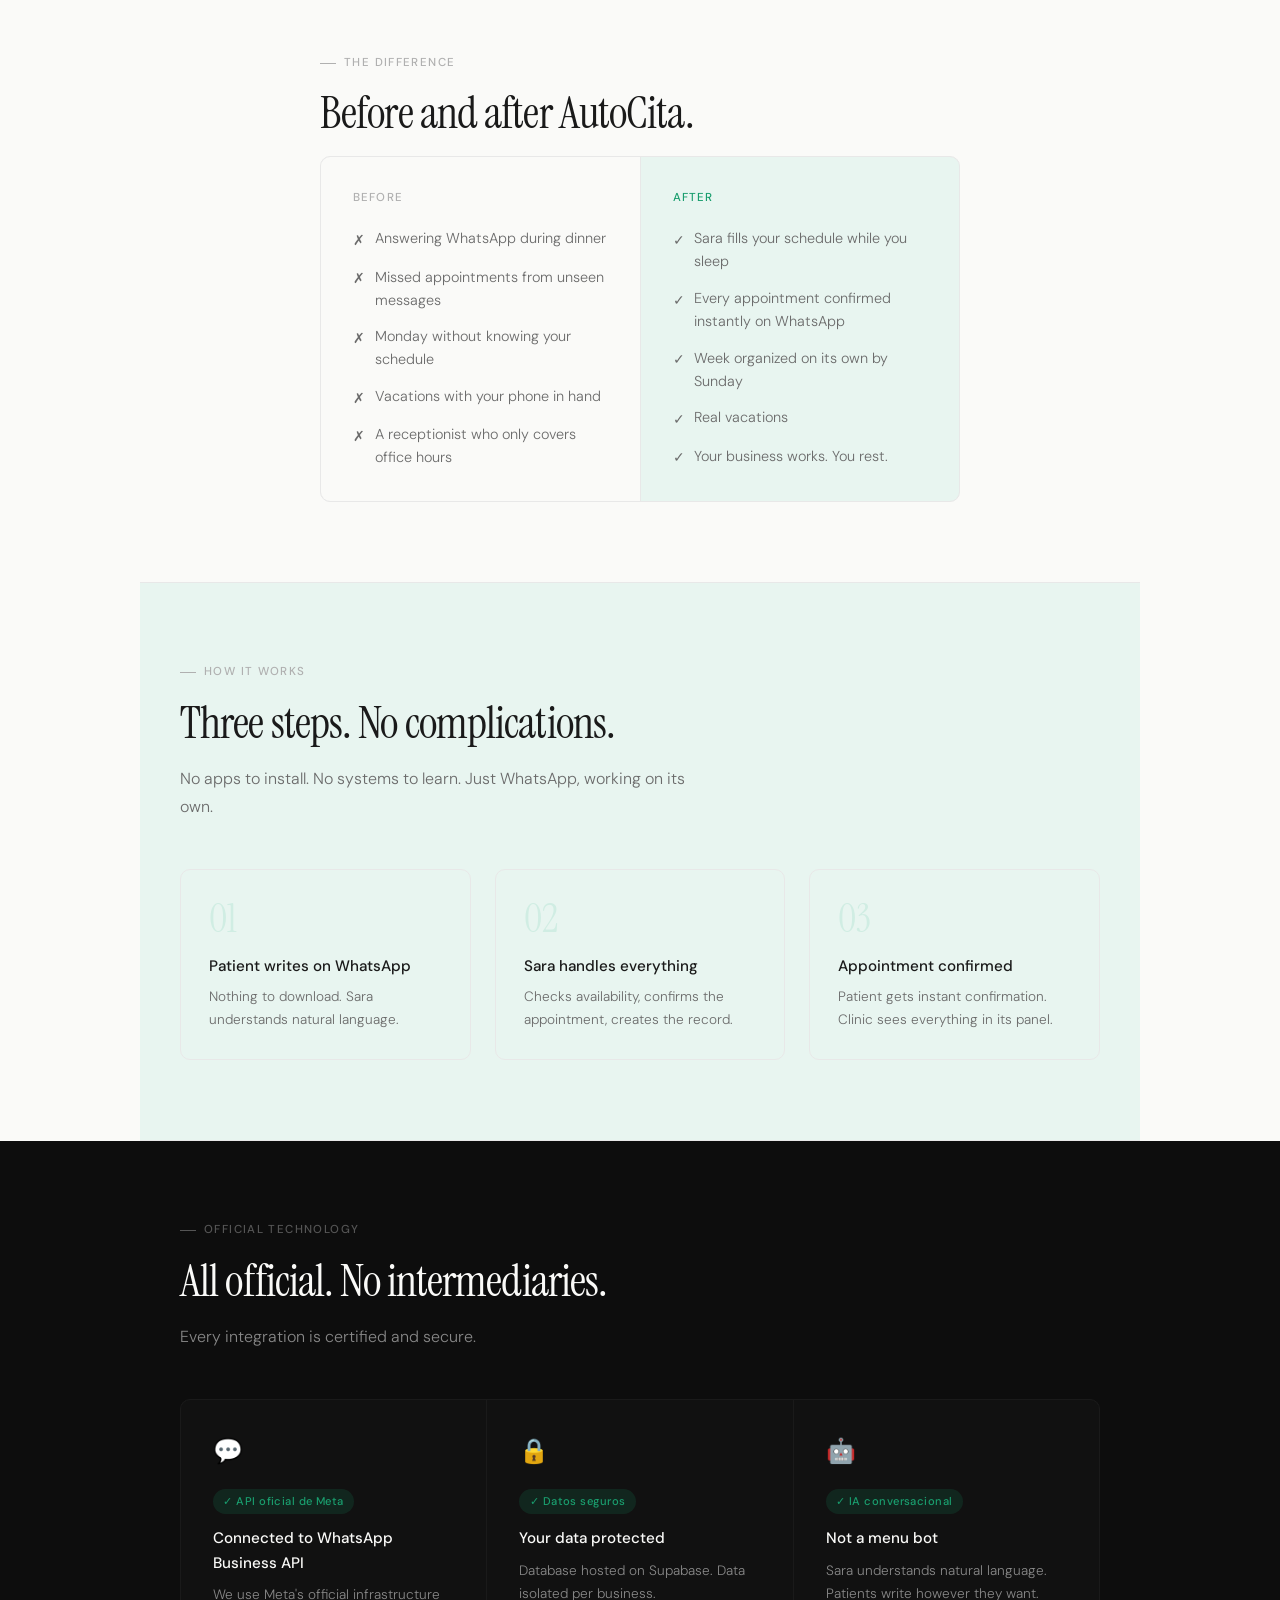
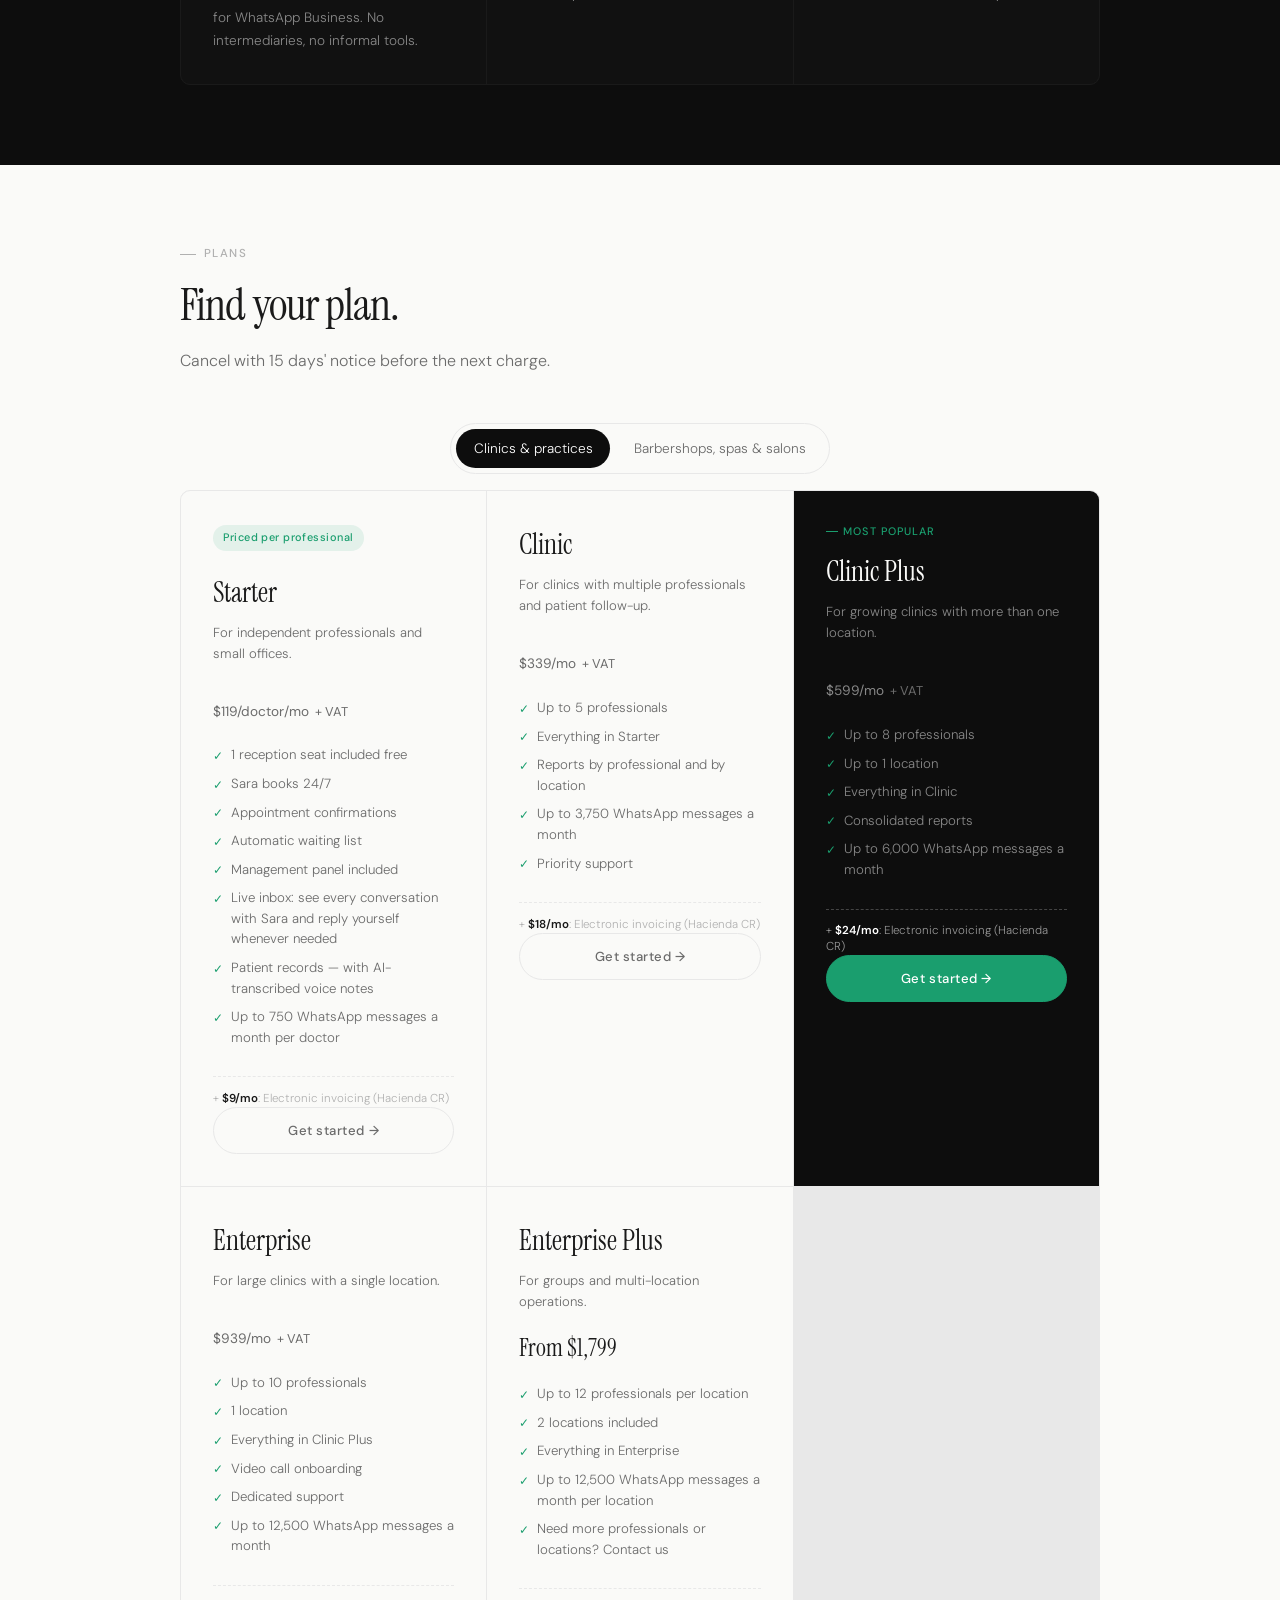
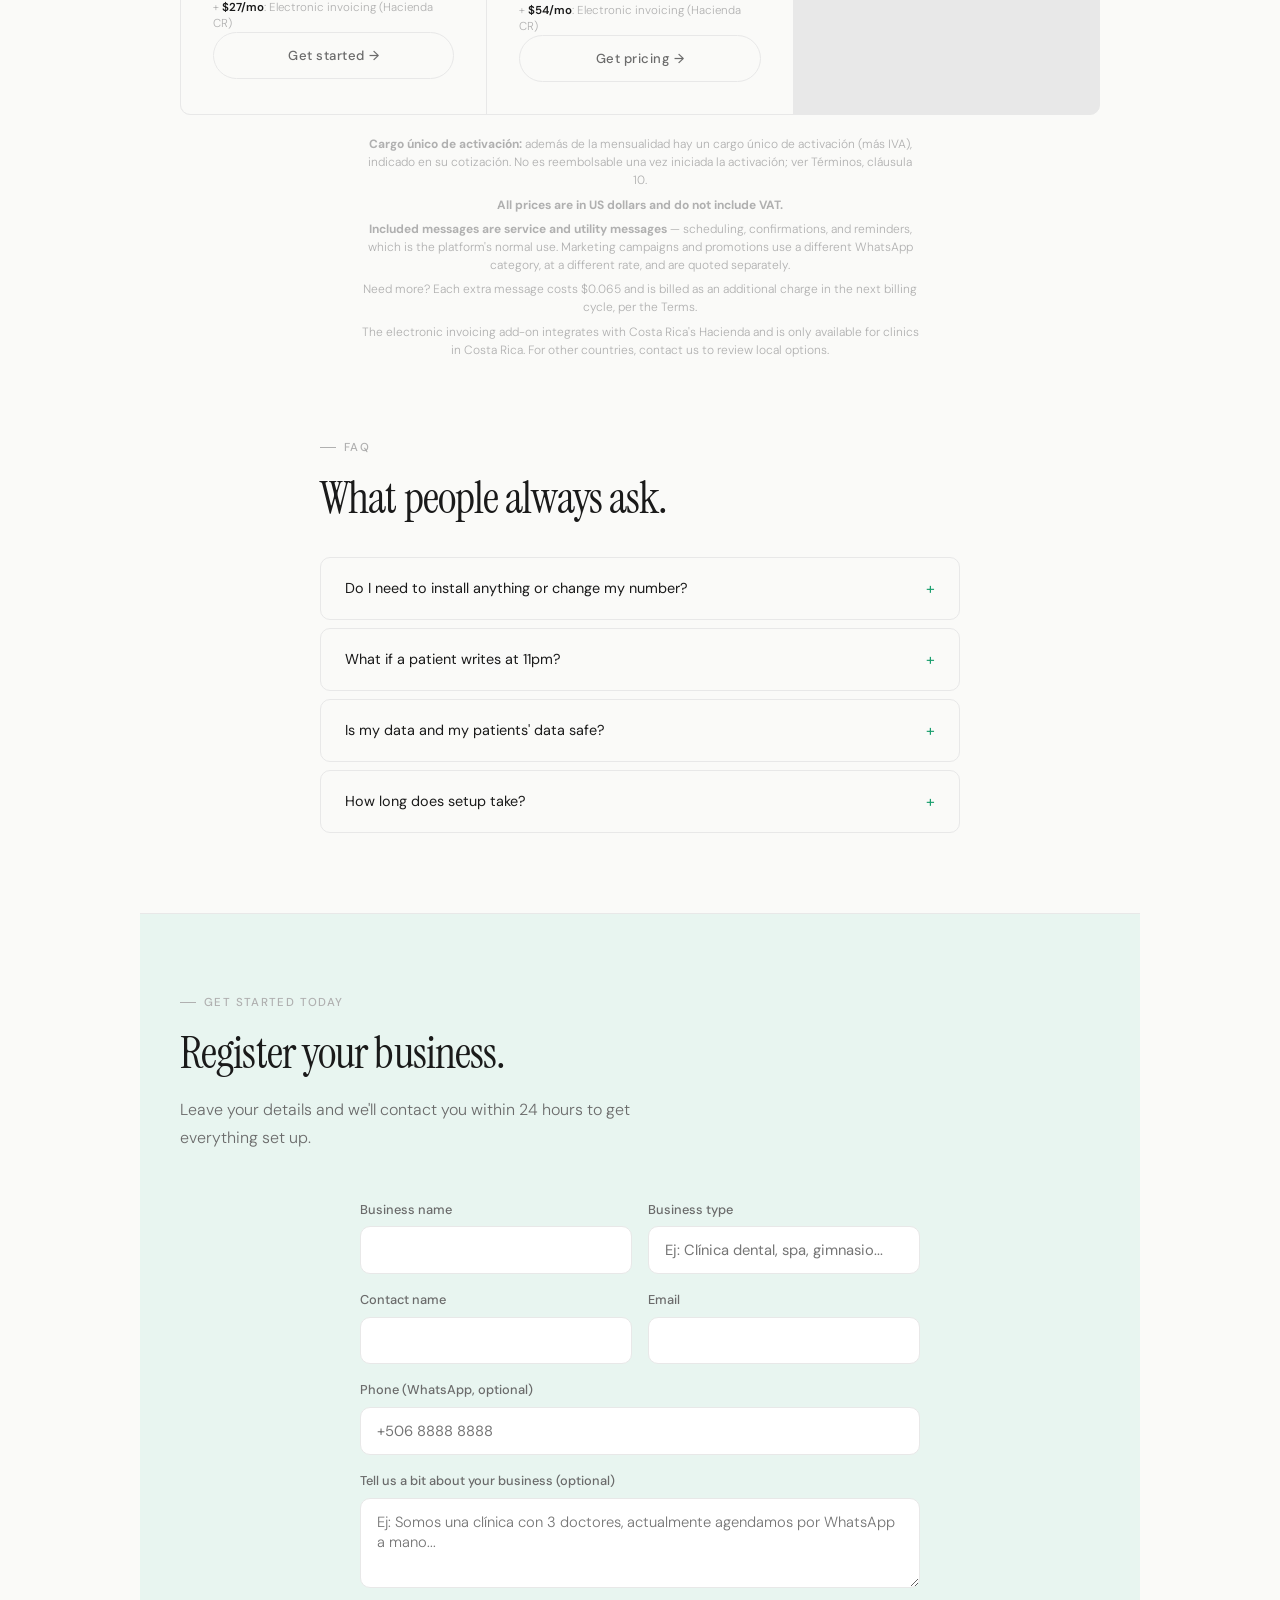
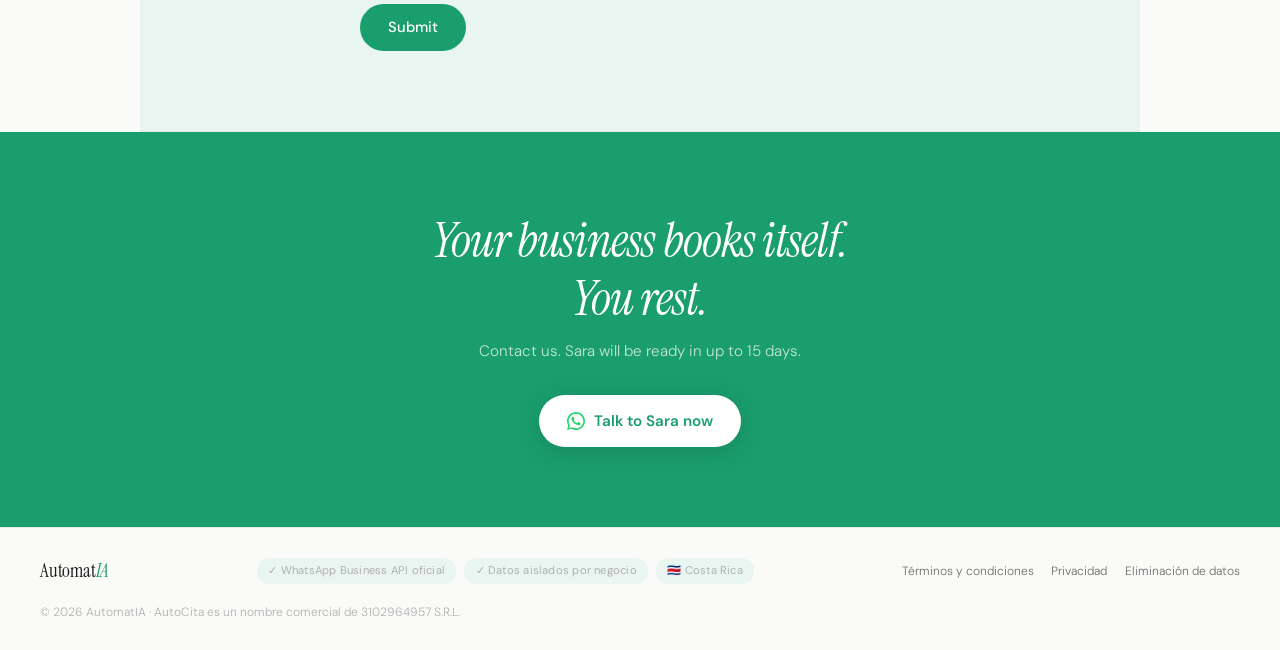
==== commit 04082a4d: "Landing: coherencia legal (privacidad con analítica y 30 días, sin cifras sin respaldo, precio de la" ====
--- a/autocita.html
+++ b/autocita.html
@@ -62,7 +62,7 @@
       {
         "@type": "Question",
         "name": "¿Mis datos y los de mis pacientes están seguros?",
-        "acceptedAnswer": { "@type": "Answer", "text": "Sí. La base de datos está alojada en Supabase, una plataforma auditada con SOC 2 Tipo 2, y cada clínica tiene sus datos aislados: nadie más puede ver sus pacientes." }
+        "acceptedAnswer": { "@type": "Answer", "text": "Sí. La base de datos está alojada en Supabase, y cada clínica tiene sus datos aislados: nadie más puede ver sus pacientes." }
       },
       {
         "@type": "Question",
@@ -610,8 +610,7 @@
 <hr class="divider">
 <div class="stats">
   <div class="stat"><span class="stat-num">24/7</span><span class="stat-label" data-i18n="stats.s1">Siempre disponible</span></div>
-      <div class="stat"><span class="stat-num">2min</span><span class="stat-label" data-i18n="stats.s4">Para agendar</span></div>
-  <div class="stat"><span class="stat-num">15 d</span><span class="stat-label" data-i18n="stats.s5">Máximo para estar listo</span></div>
+        <div class="stat"><span class="stat-num">15 d</span><span class="stat-label" data-i18n="stats.s5">Máximo para estar listo</span></div>
 </div>
 <!-- Sara -->
 <section id="sara" class="section section-sm">
@@ -648,7 +647,7 @@
       <div class="ba-item"><span class="icon">✗</span><span data-i18n="ba.b2">Citas perdidas por no ver el mensaje</span></div>
       <div class="ba-item"><span class="icon">✗</span><span data-i18n="ba.b3">Lunes sin saber si hay agenda</span></div>
       <div class="ba-item"><span class="icon">✗</span><span data-i18n="ba.b4">Vacaciones con el teléfono en la mano</span></div>
-      <div class="ba-item"><span class="icon">✗</span><span data-i18n="ba.b5">Una recepcionista que cuesta $1,500 al mes</span></div>
+      <div class="ba-item"><span class="icon">✗</span><span data-i18n="ba.b5">Una recepcionista que solo cubre el horario de oficina</span></div>
     </div>
     <div class="ba-col after">
       <div class="ba-label green" data-i18n="ba.after">Después</div>
@@ -702,7 +701,7 @@
         <span class="trust-icon">🔒</span>
         <div class="trust-badge">✓ Datos seguros</div>
         <h3 data-i18n="trust.t2.title">Sus datos protegidos</h3>
-        <p data-i18n="trust.t2.desc">Base de datos en Supabase, plataforma auditada con SOC 2 Tipo 2. Datos aislados por negocio. Sus clientes y pacientes son solo suyos.</p>
+        <p data-i18n="trust.t2.desc">Base de datos en Supabase. Datos aislados por negocio. Sus clientes y pacientes son solo suyos.</p>
       </div>
       <div class="trust-card">
         <span class="trust-icon">🤖</span>
@@ -832,7 +831,7 @@
     </div>
     <div class="faq-item">
       <button class="faq-btn" aria-expanded="false"><span data-i18n="faq.q3">¿Mis datos y los de mis pacientes están seguros?</span><span class="faq-icon">+</span></button>
-      <div class="faq-body" data-i18n="faq.a3">Sí. La base de datos está alojada en <strong>Supabase, plataforma auditada con SOC 2 Tipo 2</strong>, y los datos de cada clínica están aislados. Nadie más puede ver sus pacientes.</div>
+      <div class="faq-body" data-i18n="faq.a3">Sí. La base de datos está alojada en <strong>Supabase</strong>, y los datos de cada clínica están aislados. Nadie más puede ver sus pacientes.</div>
     </div>
     <div class="faq-item">
       <button class="faq-btn" aria-expanded="false"><span data-i18n="faq.q4">¿Cuánto tarda en estar listo?</span><span class="faq-icon">+</span></button>
@@ -930,7 +929,7 @@
     'pluggs.gratis': 'Gratis',
     'ba.label': 'La diferencia', 'ba.title': 'Antes y después de AutoCita.',
     'ba.before': 'Antes', 'ba.after': 'Después',
-    'ba.b1': 'Contestando WhatsApp en la cena', 'ba.b2': 'Citas perdidas por no ver el mensaje', 'ba.b3': 'Lunes sin saber si hay agenda', 'ba.b4': 'Vacaciones con el teléfono en la mano', 'ba.b5': 'Una recepcionista que cuesta $1,500 al mes',
+    'ba.b1': 'Contestando WhatsApp en la cena', 'ba.b2': 'Citas perdidas por no ver el mensaje', 'ba.b3': 'Lunes sin saber si hay agenda', 'ba.b4': 'Vacaciones con el teléfono en la mano', 'ba.b5': 'Una recepcionista que solo cubre el horario de oficina',
     'ba.a1': 'Sara llena su agenda mientras duerme', 'ba.a2': 'Cada cita confirmada al instante por WhatsApp', 'ba.a3': 'Semana organizada sola desde el domingo', 'ba.a4': 'Vacaciones de verdad', 'ba.a5': 'Su negocio trabaja. Usted descansa.',
     'how.label': 'Cómo funciona', 'how.title': 'Tres pasos. Sin complicaciones.', 'how.sub': 'No hay apps que instalar. No hay sistemas que aprender. Solo WhatsApp, trabajando solo.',
     'how.s1.title': 'El paciente escribe por WhatsApp', 'how.s1.desc': 'Sin descargar nada. Sin formularios. Sara entiende lenguaje natural.',
@@ -938,7 +937,7 @@
     'how.s3.title': 'La cita queda confirmada', 'how.s3.desc': 'El paciente recibe confirmación al instante. La clínica ve todo en su panel.',
     'trust.label': 'Tecnología oficial', 'trust.title': 'Todo oficial. Sin intermediarios.', 'trust.sub': 'Solo integraciones oficiales y proveedores de primer nivel.',
     'trust.t1.title': 'Conectado a WhatsApp Business API', 'trust.t1.desc': 'Usamos la infraestructura oficial de Meta para WhatsApp Business. Sin intermediarios ni herramientas informales.',
-    'trust.t2.title': 'Sus datos protegidos', 'trust.t2.desc': 'Base de datos en Supabase, plataforma auditada con SOC 2 Tipo 2. Datos aislados por negocio.',
+    'trust.t2.title': 'Sus datos protegidos', 'trust.t2.desc': 'Base de datos en Supabase. Datos aislados por negocio.',
     'trust.t3.title': 'No es un bot de menús', 'trust.t3.desc': 'Sara entiende lenguaje natural. El paciente escribe como quiera.',
     'plans.seg.cli': 'Clínicas y consultorios', 'plans.seg.neg': 'Barberías, spas y salones', 'plans.seg.nota': 'Para negocios que no llevan expediente clínico: mismas funciones de agenda, $9 menos al mes.', 'plans.pordr_neg': '/profesional/mes', 'plans.p1.desc_neg': 'Para barberos, estilistas y profesionales independientes.', 'plans.p1.f6_neg': 'Hasta 750 mensajes de WhatsApp al mes por profesional', 'plans.p2.name_neg': 'Negocio', 'plans.p2.desc_neg': 'Para barberías, spas y salones con varios profesionales.', 'plans.p3.name_neg': 'Negocio Plus', 'plans.p3.desc_neg': 'Para negocios en crecimiento con más profesionales.', 'plans.p3.f3_neg': 'Todo lo del plan Negocio', 'plans.p4.desc_neg': 'Para negocios grandes con una sola sede.', 'plans.p5.desc_neg': 'Para cadenas y franquicias con varias sedes.', 'plans.p5.desde_neg': 'Desde $1,790',
     'plans.label': 'Planes', 'plans.title': 'Encuentre su plan.', 'plans.sub': 'Cancele con 15 días de aviso antes del siguiente cobro.', 'plans.popular': 'Más popular', 'plans.cta': 'Consultar precio →',
@@ -966,7 +965,7 @@
     'faq.label': 'Preguntas frecuentes', 'faq.title': 'Lo que siempre preguntan.',
     'faq.q1': '¿Necesito instalar algo o cambiar mi número?', 'faq.a1': 'No. No cambia su número y no instala nada. Conectamos su WhatsApp Business durante el proceso de incorporación.',
     'faq.q2': '¿Qué pasa si el paciente escribe a las 11pm?', 'faq.a2': 'Sara responde las 24 horas, los 7 días. Si hay disponibilidad, agenda. Si no, lista de espera.',
-    'faq.q3': '¿Mis datos y los de mis pacientes están seguros?', 'faq.a3': 'Sí. Base de datos en Supabase, plataforma auditada con SOC 2 Tipo 2, y los datos de cada clínica están aislados.',
+    'faq.q3': '¿Mis datos y los de mis pacientes están seguros?', 'faq.a3': 'Sí. Base de datos en Supabase, y los datos de cada clínica están aislados.',
     'faq.q4': '¿Cuánto tarda en estar listo?', 'faq.a4': 'Hasta 15 días desde que nos contacta: configuramos todo, conectamos su número (depende de la verificación de Meta) y hacemos una prueba en vivo con usted.',
     'lead.label': 'Empezá hoy', 'lead.title': 'Registrá tu negocio.', 'lead.sub': 'Dejanos tus datos y te contactamos en menos de 24 horas para dejar todo listo.',
     'lead.negocio': 'Nombre del negocio', 'lead.tipo': 'Tipo de negocio', 'lead.tipoPh': 'Ej: Clínica dental, spa, gimnasio...',
@@ -1001,7 +1000,7 @@
     'pluggs.gratis': 'Free',
     'ba.label': 'The difference', 'ba.title': 'Before and after AutoCita.',
     'ba.before': 'Before', 'ba.after': 'After',
-    'ba.b1': 'Answering WhatsApp during dinner', 'ba.b2': 'Missed appointments from unseen messages', 'ba.b3': 'Monday without knowing your schedule', 'ba.b4': 'Vacations with your phone in hand', 'ba.b5': 'A receptionist costing $1,500/month',
+    'ba.b1': 'Answering WhatsApp during dinner', 'ba.b2': 'Missed appointments from unseen messages', 'ba.b3': 'Monday without knowing your schedule', 'ba.b4': 'Vacations with your phone in hand', 'ba.b5': 'A receptionist who only covers office hours',
     'ba.a1': 'Sara fills your schedule while you sleep', 'ba.a2': 'Every appointment confirmed instantly on WhatsApp', 'ba.a3': 'Week organized on its own by Sunday', 'ba.a4': 'Real vacations', 'ba.a5': 'Your business works. You rest.',
     'how.label': 'How it works', 'how.title': 'Three steps. No complications.', 'how.sub': 'No apps to install. No systems to learn. Just WhatsApp, working on its own.',
     'how.s1.title': 'Patient writes on WhatsApp', 'how.s1.desc': 'Nothing to download. Sara understands natural language.',
@@ -1009,10 +1008,10 @@
     'how.s3.title': 'Appointment confirmed', 'how.s3.desc': 'Patient gets instant confirmation. Clinic sees everything in its panel.',
     'trust.label': 'Official technology', 'trust.title': 'All official. No intermediaries.', 'trust.sub': 'Every integration is certified and secure.',
     'trust.t1.title': 'Connected to WhatsApp Business API', 'trust.t1.desc': 'We use Meta\'s official infrastructure for WhatsApp Business. No intermediaries, no informal tools.',
-    'trust.t2.title': 'Your data protected', 'trust.t2.desc': 'Database hosted on Supabase, a SOC 2 Type 2 audited platform. Data isolated per business.',
+    'trust.t2.title': 'Your data protected', 'trust.t2.desc': 'Database hosted on Supabase. Data isolated per business.',
     'trust.t3.title': 'Not a menu bot', 'trust.t3.desc': 'Sara understands natural language. Patients write however they want.',
     'plans.seg.cli': 'Clinics & practices', 'plans.seg.neg': 'Barbershops, spas & salons', 'plans.seg.nota': 'For businesses that don\'t keep clinical records: same scheduling features, $9 less per month.', 'plans.pordr_neg': '/professional/mo', 'plans.p1.desc_neg': 'For barbers, stylists and independent professionals.', 'plans.p1.f6_neg': 'Up to 750 WhatsApp messages a month per professional', 'plans.p2.name_neg': 'Business', 'plans.p2.desc_neg': 'For barbershops, spas and salons with several professionals.', 'plans.p3.name_neg': 'Business Plus', 'plans.p3.desc_neg': 'For growing businesses with more professionals.', 'plans.p3.f3_neg': 'Everything in Business', 'plans.p4.desc_neg': 'For large businesses with a single location.', 'plans.p5.desc_neg': 'For chains and franchises with several locations.', 'plans.p5.desde_neg': 'From $1,790',
-    'plans.label': 'Plans', 'plans.title': 'Find your plan.', 'plans.sub': 'No commitment. No card to start.', 'plans.popular': 'Most popular', 'plans.cta': 'Get pricing →',
+    'plans.label': 'Plans', 'plans.title': 'Find your plan.', 'plans.sub': 'Cancel with 15 days\' notice before the next charge.', 'plans.popular': 'Most popular', 'plans.cta': 'Get pricing →',
     'plans.launch': '🚀 Launch price', 'plans.porProfesional': 'Priced per professional', 'plans.pordr': '/doctor/mo', 'plans.permes': '/mo', 'plans.ctaEmpezar': 'Get started →',
     'plans.p1.name': 'Starter', 'plans.p1.desc': 'For independent professionals and small offices.', 'plans.p1.antes': 'Was $79/mo',
     'plans.p1.f1': '1 reception seat included free', 'plans.p1.f2': 'Sara books 24/7', 'plans.p1.f3': 'Appointment confirmations', 'plans.p1.f4': 'Automatic waiting list', 'plans.p1.f5': 'Management panel included', 'plans.p1.f8': 'Live inbox: see every conversation with Sara and reply yourself whenever needed', 'plans.p1.f7': 'Patient records — with AI-transcribed voice notes', 'plans.p1.f6': 'Up to 750 WhatsApp messages a month per doctor',
@@ -1037,7 +1036,7 @@
     'faq.label': 'FAQ', 'faq.title': 'What people always ask.',
     'faq.q1': 'Do I need to install anything or change my number?', 'faq.a1': 'No. Your number stays the same. We connect your existing WhatsApp Business during onboarding.',
     'faq.q2': 'What if a patient writes at 11pm?', 'faq.a2': 'Sara responds 24/7. If there\'s availability, she books. If not, waiting list.',
-    'faq.q3': 'Is my data and my patients\' data safe?', 'faq.a3': 'Yes. Database hosted on Supabase, a SOC 2 Type 2 audited platform, and each clinic\'s data is isolated.',
+    'faq.q3': 'Is my data and my patients\' data safe?', 'faq.a3': 'Yes. Database hosted on Supabase, and each clinic\'s data is isolated.',
     'faq.q4': 'How long does setup take?', 'faq.a4': 'Up to 15 days from when you contact us: we set everything up, connect your number (depends on Meta\'s verification) and run a live test with you.',
     'lead.label': 'Get started today', 'lead.title': 'Register your business.', 'lead.sub': 'Leave your details and we\'ll contact you within 24 hours to get everything set up.',
     'lead.negocio': 'Business name', 'lead.tipo': 'Business type', 'lead.tipoPh': 'Ex: Dental clinic, spa, gym...',
@@ -1080,7 +1079,7 @@
     'how.s3.title': 'Consulta confirmada', 'how.s3.desc': 'Paciente recebe confirmação na hora. Clínica vê tudo no painel.',
     'trust.label': 'Tecnologia oficial', 'trust.title': 'Tudo oficial. Sem intermediários.', 'trust.sub': 'Só integrações oficiais e fornecedores de primeira linha.',
     'trust.t1.title': 'Conectado à WhatsApp Business API', 'trust.t1.desc': 'Usamos a infraestrutura oficial da Meta para WhatsApp Business. Sem intermediários.',
-    'trust.t2.title': 'Seus dados protegidos', 'trust.t2.desc': 'Banco de dados no Supabase, plataforma auditada com SOC 2 Tipo 2. Dados isolados por negócio.',
+    'trust.t2.title': 'Seus dados protegidos', 'trust.t2.desc': 'Banco de dados no Supabase. Dados isolados por negócio.',
     'trust.t3.title': 'Não é um bot de menus', 'trust.t3.desc': 'Sara entende linguagem natural.',
     'plans.seg.cli': 'Clínicas e consultórios', 'plans.seg.neg': 'Barbearias, spas e salões', 'plans.seg.nota': 'Para negócios sem prontuário clínico: mesmas funções de agenda, $9 a menos por mês.', 'plans.pordr_neg': '/profissional/mês', 'plans.p1.desc_neg': 'Para barbeiros, cabeleireiros e profissionais independentes.', 'plans.p1.f6_neg': 'Até 750 mensagens de WhatsApp por mês por profissional', 'plans.p2.name_neg': 'Negócio', 'plans.p2.desc_neg': 'Para barbearias, spas e salões com vários profissionais.', 'plans.p3.name_neg': 'Negócio Plus', 'plans.p3.desc_neg': 'Para negócios em crescimento com mais profissionais.', 'plans.p3.f3_neg': 'Tudo do plano Negócio', 'plans.p4.desc_neg': 'Para negócios grandes com uma única unidade.', 'plans.p5.desc_neg': 'Para redes e franquias com várias unidades.', 'plans.p5.desde_neg': 'A partir de $1.790',
     'plans.label': 'Planos', 'plans.title': 'Encontre seu plano.', 'plans.sub': 'Cancele com 15 dias de aviso antes da próxima cobrança.', 'plans.popular': 'Mais popular', 'plans.cta': 'Consultar preço →',
@@ -1108,7 +1107,7 @@
     'faq.label': 'Perguntas frequentes', 'faq.title': 'O que sempre perguntam.',
     'faq.q1': 'Preciso instalar algo ou mudar meu número?', 'faq.a1': 'Não. Seu número não muda.',
     'faq.q2': 'E se o paciente escrever às 23h?', 'faq.a2': 'Sara responde 24/7.',
-    'faq.q3': 'Meus dados estão seguros?', 'faq.a3': 'Sim. Banco de dados no Supabase, plataforma auditada com SOC 2 Tipo 2, com dados isolados por clínica.',
+    'faq.q3': 'Meus dados estão seguros?', 'faq.a3': 'Sim. Banco de dados no Supabase, com dados isolados por clínica.',
     'faq.q4': 'Quanto tempo leva?', 'faq.a4': 'Até 15 dias desde o seu contato: configuramos tudo, conectamos seu número (depende da verificação da Meta) e fazemos um teste ao vivo com você.',
     'lead.label': 'Comece hoje', 'lead.title': 'Registre seu negócio.', 'lead.sub': 'Deixe seus dados e entramos em contato em menos de 24 horas para deixar tudo pronto.',
     'lead.negocio': 'Nome do negócio', 'lead.tipo': 'Tipo de negócio', 'lead.tipoPh': 'Ex: Clínica odontológica, spa, academia...',
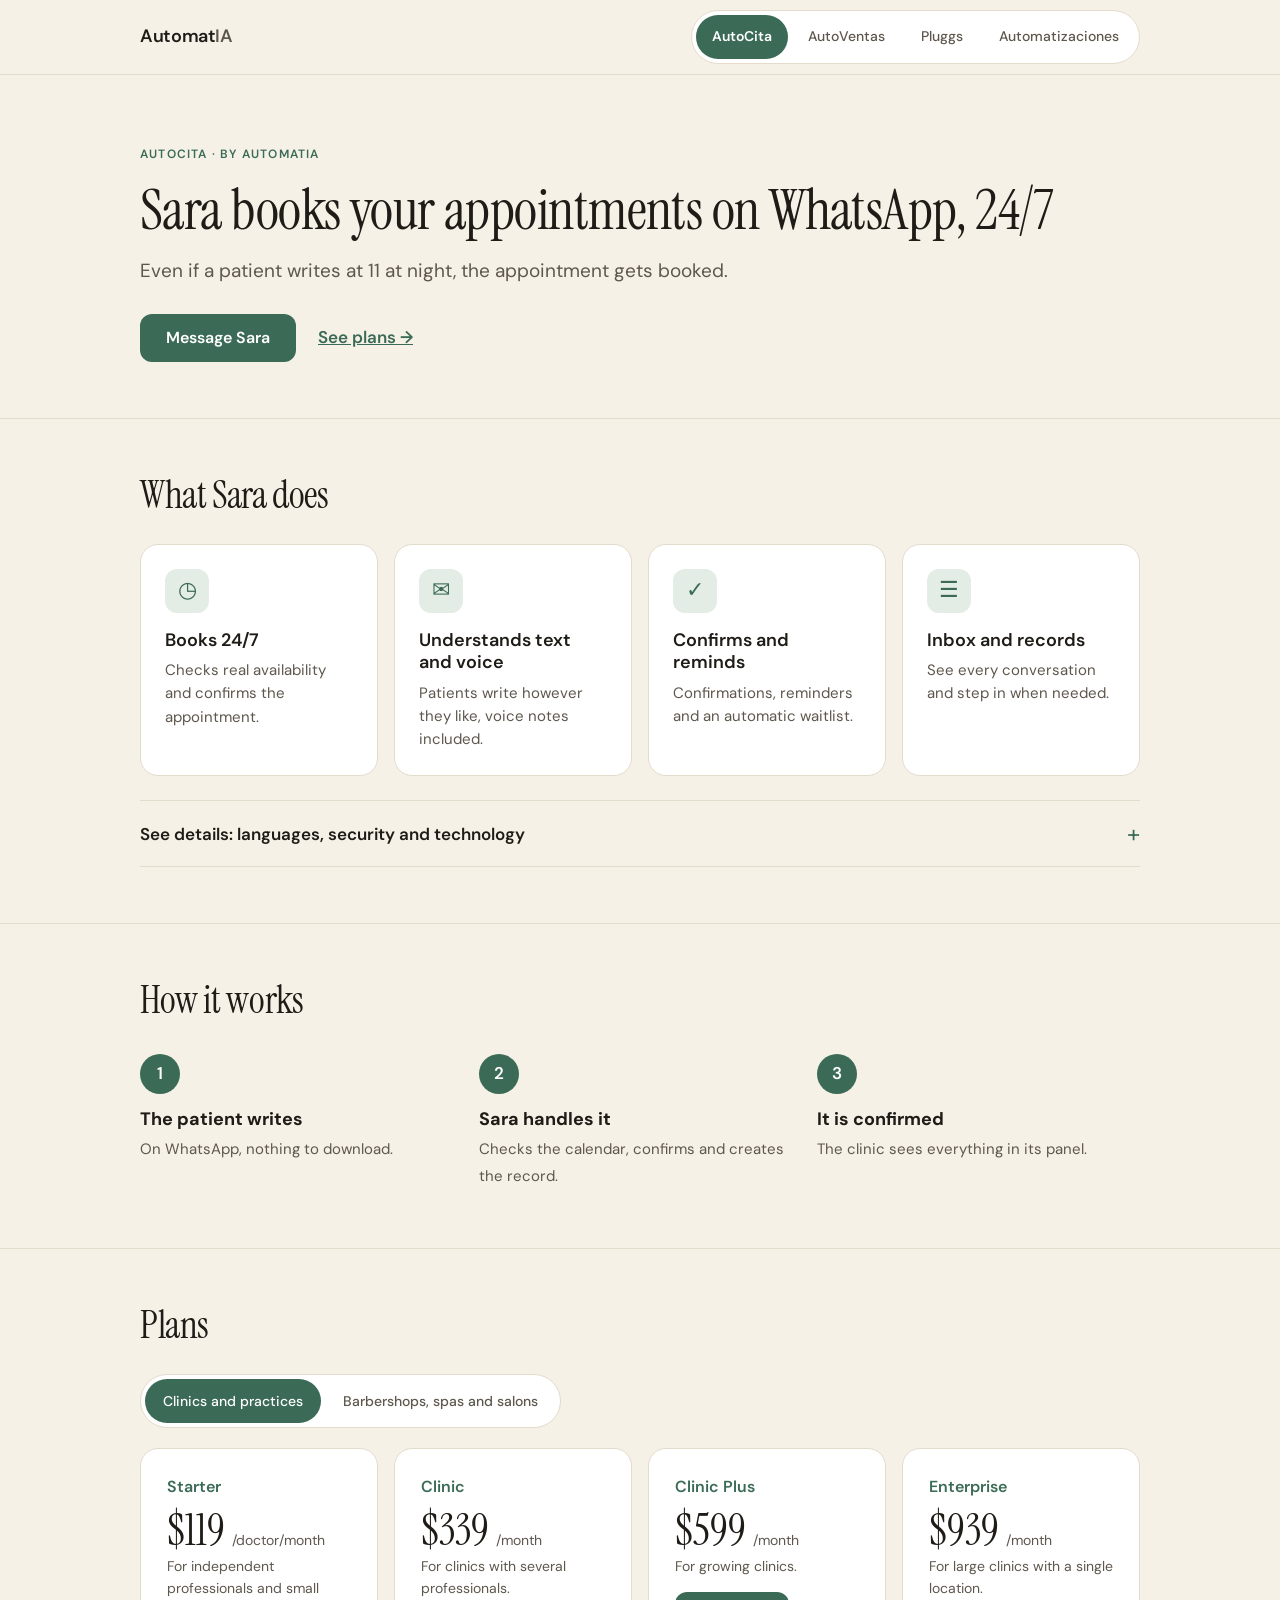
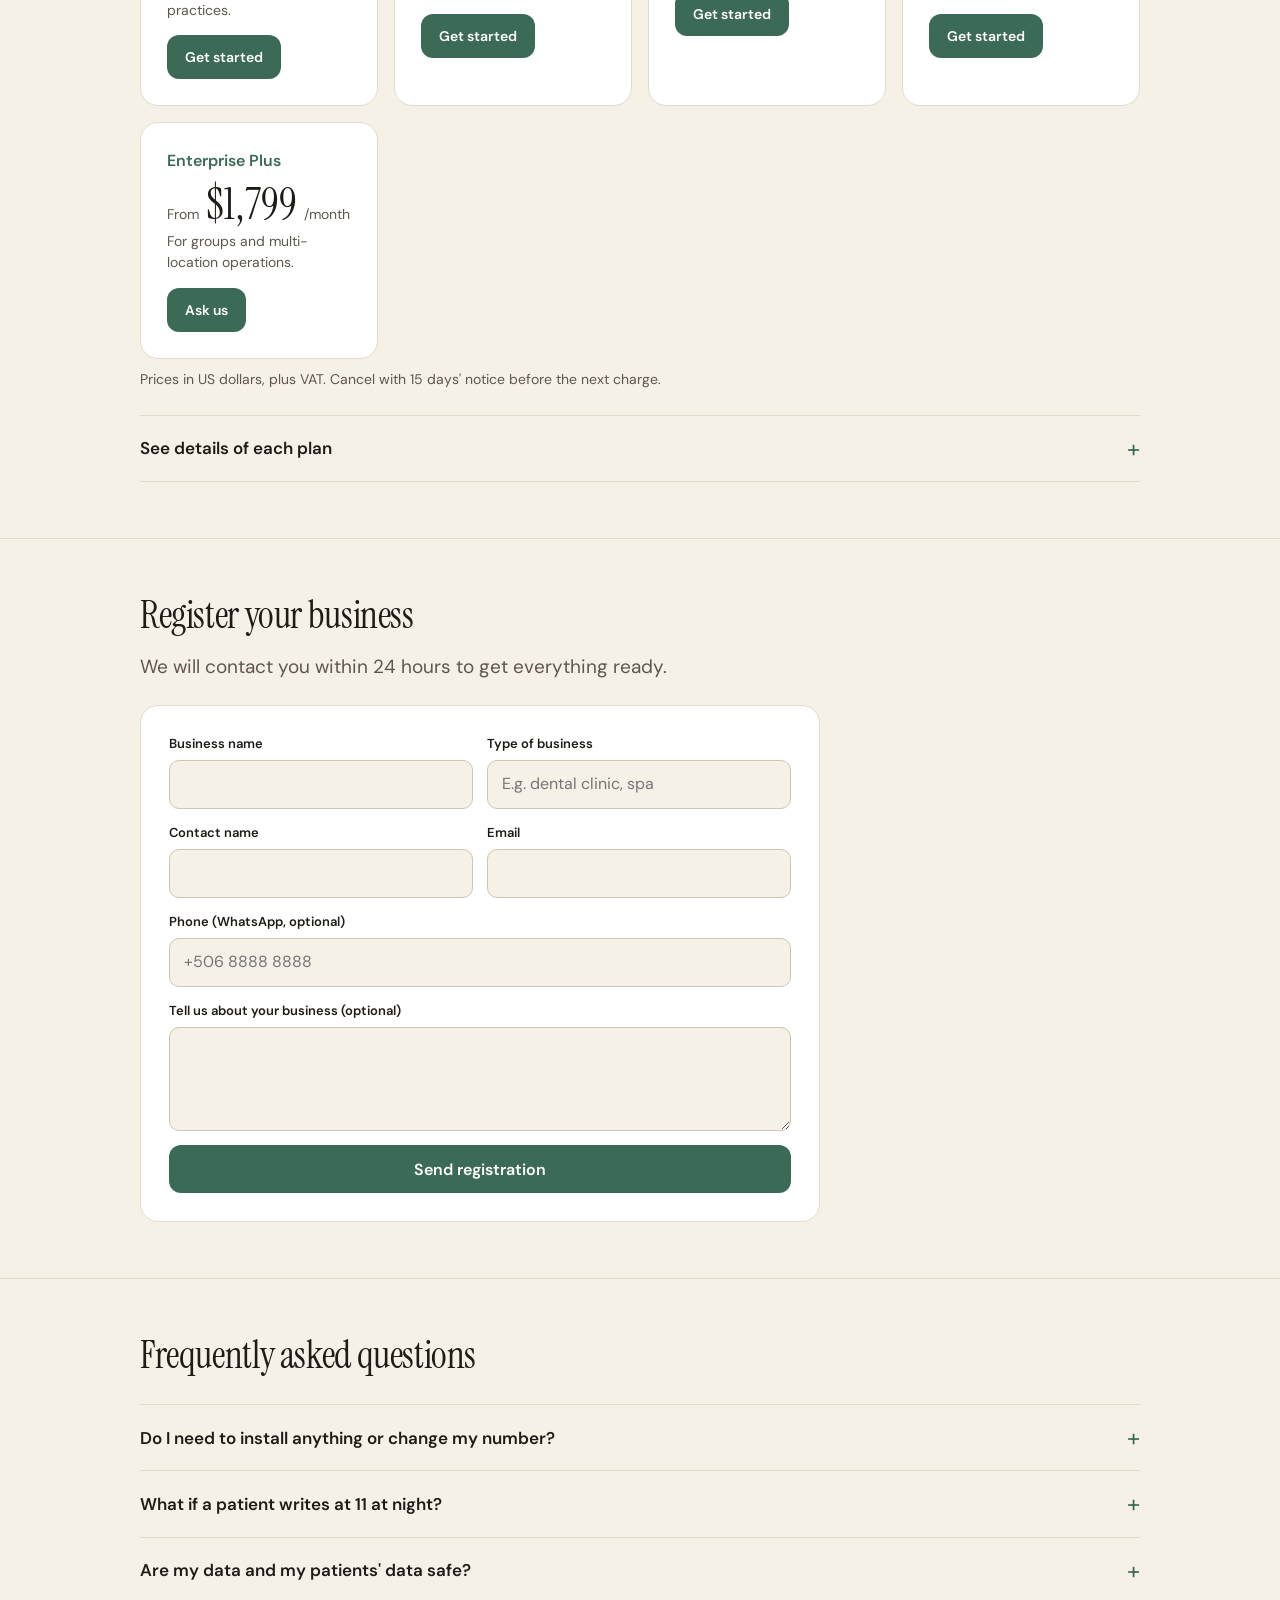
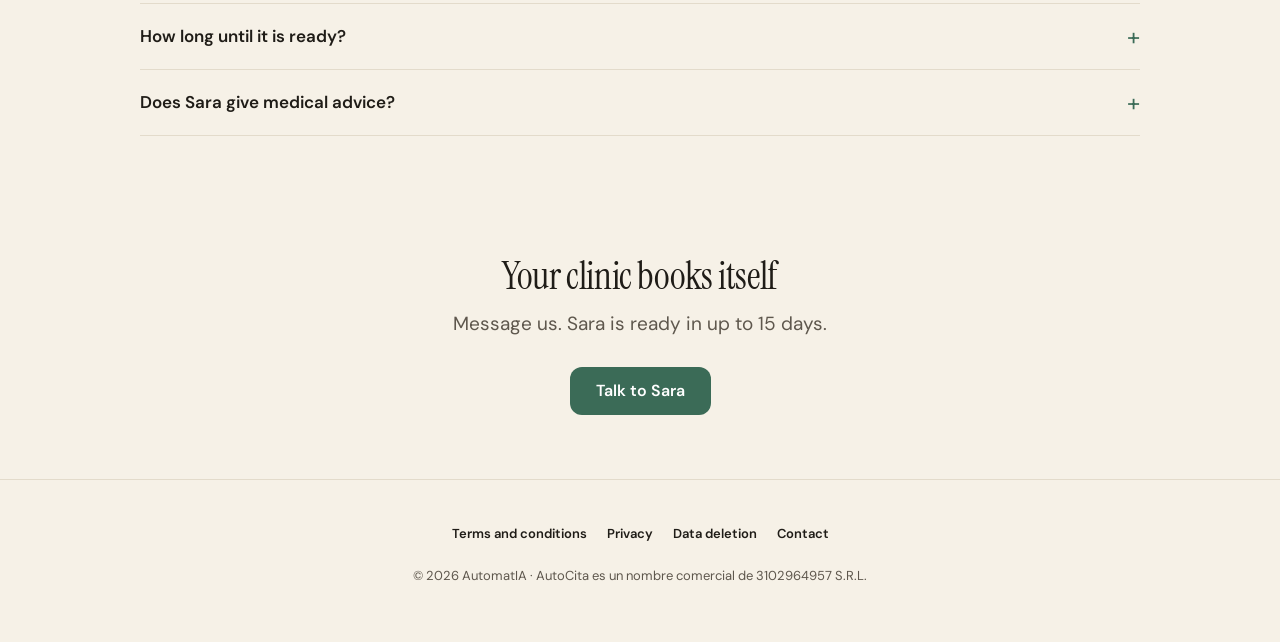
==== commit 431c295d: "Landing: plantilla unica, burbuja de 4 servicios y paleta por servicio Central y 4 paginas de servic" ====
--- a/autocita.html
+++ b/autocita.html
@@ -4,7 +4,7 @@
   <meta charset="UTF-8">
   <meta name="viewport" content="width=device-width, initial-scale=1.0">
   <title>AutoCita (Sara) — agenda de citas por WhatsApp | AutomatIA</title>
-  <meta name="description" content="La primera vez que un paciente le escriba a las 11pm y usted ya esté dormido — y la cita igual quede agendada — va a querer haberlo tenido antes.">
+  <meta name="description" content="Sara agenda las citas de tu clínica por WhatsApp las 24 horas. Aunque un paciente escriba a las 11 de la noche, la cita queda agendada. Por AutomatIA, Costa Rica.">
   <meta name="google-site-verification" content="_8qZPSZGmV5F7HNqPFmdoXxoTfa0XFmqXMzItLBVEF8" />
   <meta name="facebook-domain-verification" content="z0a54sqp5qgldc2kkbyljly3v3r4a8" />
   <!-- Google tag (gtag.js) -->
@@ -32,1223 +32,371 @@
   src="https://www.facebook.com/tr?id=3684004151756792&ev=PageView&noscript=1"
   /></noscript>
   <!-- End Meta Pixel Code -->
-  <script type="application/ld+json">
-  {
-    "@context": "https://schema.org",
-    "@type": "Organization",
-    "name": "AutomatIA",
-    "alternateName": "AutoCita",
-    "url": "https://automatiaai.com",
-    "description": "Plataforma de automatización con IA para clínicas: agenda citas por WhatsApp las 24 horas.",
-    "areaServed": "CR",
-    "sameAs": ["https://wa.me/50686205959"]
-  }
-  </script>
-  <script type="application/ld+json">
-  {
-    "@context": "https://schema.org",
-    "@type": "FAQPage",
-    "mainEntity": [
-      {
-        "@type": "Question",
-        "name": "¿Necesito instalar algo o cambiar mi número?",
-        "acceptedAnswer": { "@type": "Answer", "text": "No. No cambia su número y no instala nada. Conectamos su WhatsApp Business existente durante el proceso de incorporación." }
-      },
-      {
-        "@type": "Question",
-        "name": "¿Qué pasa si el paciente escribe a las 11pm?",
-        "acceptedAnswer": { "@type": "Answer", "text": "Sara responde las 24 horas, los 7 días. Si hay disponibilidad, agenda. Si no, pone al paciente en lista de espera y le avisa cuando se abra un espacio." }
-      },
-      {
-        "@type": "Question",
-        "name": "¿Mis datos y los de mis pacientes están seguros?",
-        "acceptedAnswer": { "@type": "Answer", "text": "Sí. La base de datos está alojada en Supabase, y cada clínica tiene sus datos aislados: nadie más puede ver sus pacientes." }
-      },
-      {
-        "@type": "Question",
-        "name": "¿Cuánto tarda en estar listo?",
-        "acceptedAnswer": { "@type": "Answer", "text": "Hasta 15 días desde que nos contacta. Configuramos todo, conectamos su número (depende de la verificación de Meta) y hacemos una prueba en vivo con usted." }
-      }
-    ]
-  }
-  </script>
+  <link rel="canonical" href="https://automatiaai.com/autocita.html">
+  <meta property="og:type" content="website">
+  <meta property="og:locale" content="es_CR">
+  <meta property="og:site_name" content="AutomatIA">
+  <meta property="og:title" content="AutoCita (Sara) — agenda de citas por WhatsApp | AutomatIA">
+  <meta property="og:description" content="Sara agenda las citas de tu clínica por WhatsApp las 24 horas, entiende audios y confirma al instante.">
+  <meta property="og:url" content="https://automatiaai.com/autocita.html">
+  <script type="application/ld+json">{"@context": "https://schema.org", "@type": "Organization", "name": "AutomatIA", "alternateName": "AutoCita", "url": "https://automatiaai.com", "description": "Plataforma de automatización con IA para clínicas: agenda citas por WhatsApp las 24 horas.", "areaServed": "CR", "sameAs": ["https://wa.me/50686205959"]}</script>
+  <script type="application/ld+json">{"@context": "https://schema.org", "@type": "FAQPage", "mainEntity": [{"@type": "Question", "name": "¿Necesito instalar algo o cambiar mi número?", "acceptedAnswer": {"@type": "Answer", "text": "No. No cambiás tu número y no instalás nada. Conectamos tu WhatsApp Business existente durante la incorporación."}}, {"@type": "Question", "name": "¿Qué pasa si el paciente escribe a las 11 de la noche?", "acceptedAnswer": {"@type": "Answer", "text": "Sara responde las 24 horas, los 7 días. Si hay disponibilidad, agenda. Si no, pone al paciente en lista de espera y le avisa cuando se abra un espacio."}}, {"@type": "Question", "name": "¿Mis datos y los de mis pacientes están seguros?", "acceptedAnswer": {"@type": "Answer", "text": "Sí. La base de datos está alojada en Supabase y los datos de cada clínica están aislados. Nadie más puede ver tus pacientes."}}, {"@type": "Question", "name": "¿Cuánto tarda en estar listo?", "acceptedAnswer": {"@type": "Answer", "text": "Hasta 15 días desde que nos contactás: configuramos todo, conectamos tu número (depende de la verificación de Meta) y hacemos una prueba en vivo con vos."}}, {"@type": "Question", "name": "¿Sara da consejos médicos?", "acceptedAnswer": {"@type": "Answer", "text": "No. Sara agenda, confirma y recuerda citas; no está diseñada para diagnosticar ni dar consejos médicos."}}]}</script>
   <link rel="preconnect" href="https://fonts.googleapis.com">
-  <link href="https://fonts.googleapis.com/css2?family=Instrument+Serif:ital@0;1&family=DM+Sans:wght@300;400;500&display=swap" rel="stylesheet">
+  <link href="https://fonts.googleapis.com/css2?family=Instrument+Serif:ital@0;1&family=DM+Sans:wght@400;500;600&display=swap" rel="stylesheet">
+  <link rel="stylesheet" href="/assets/site.css">
   <style>
-    :root {
-      --black: #0d0d0d;
-      --white: #fafaf8;
-      --green: #1a9e6e;
-      --green-light: #e8f5f0;
-      --green-mid: #d0ede3;
-      --text: #1a1a1a;
-      --text-mid: #6b6b6b;
-      --text-light: #b0b0b0;
-      --border: #e8e8e8;
-      --wa: #25D366;
-      --r: 10px;
-    }
-    *, *::before, *::after { box-sizing: border-box; margin: 0; padding: 0; }
-    html { scroll-behavior: smooth; font-size: 16px; }
-    body {
-      background: var(--white);
-      color: var(--text);
-      font-family: 'DM Sans', sans-serif;
-      font-weight: 300;
-      line-height: 1.6;
-      overflow-x: hidden;
-    }
-    :focus-visible { outline: 2px solid var(--green); outline-offset: 3px; }
-    nav {
-      position: sticky; top: 0; z-index: 100;
-      background: rgba(250,250,248,.96);
-      backdrop-filter: blur(16px);
-      border-bottom: 1px solid var(--border);
-      padding: 0 2.5rem;
-      display: flex; align-items: center; justify-content: space-between;
-      height: 60px;
-    }
-    .logo {
-      font-family: 'Instrument Serif', serif;
-      font-size: 1.2rem; color: var(--text);
-      text-decoration: none; letter-spacing: -.01em;
-    }
-    .logo em { color: var(--green); font-style: italic; }
-    .nav-links { display: flex; gap: .25rem; list-style: none; }
-    .nav-links a {
-      font-size: .85rem; font-weight: 400;
-      color: var(--text-mid); text-decoration: none;
-      padding: .45rem .85rem; border-radius: 8px;
-      transition: background .15s, color .15s;
-    }
-    .nav-links a:hover { background: var(--green-light); color: var(--green); }
-    .nav-cta {
-      background: var(--green) !important;
-      color: #fff !important;
-      font-weight: 500 !important;
-      border-radius: 100px !important;
-    }
-    .nav-cta:hover { opacity: .9; }
-    .nav-btn {
-      display: none; background: none; border: none;
-      cursor: pointer; color: var(--text); padding: .4rem;
-    }
-    .product-switch {
-      display: flex; align-items: center; gap: 2px;
-      background: var(--green-light); border-radius: 100px;
-      padding: 3px; flex-shrink: 0;
-    }
-    .product-switch a {
-      font-size: .78rem; font-weight: 500;
-      color: var(--text-mid); text-decoration: none;
-      padding: .42rem .9rem; border-radius: 100px;
-      white-space: nowrap;
-      transition: background .15s, color .15s;
-    }
-    .product-switch a.active { background: var(--green); color: #fff; }
-    .product-switch a:not(.active):hover { color: var(--green); background: rgba(255,255,255,.6); }
-    @media(max-width: 480px) {
-      .product-switch a { padding: .38rem .6rem; font-size: .7rem; }
-    }
-    .mobile-menu {
-      display: none; position: fixed;
-      inset: 60px 0 0 0; background: var(--white);
-      z-index: 99; flex-direction: column;
-      padding: 1.5rem 2rem; gap: .5rem;
-      border-top: 1px solid var(--border);
-    }
-    .mobile-menu.open { display: flex; }
-    .mobile-menu a {
-      font-size: 1rem; font-weight: 400;
-      color: var(--text); text-decoration: none;
-      padding: .85rem 1rem; border-radius: var(--r);
-      transition: background .15s;
-    }
-    .mobile-menu a:hover { background: var(--green-light); color: var(--green); }
-    .mobile-menu .m-cta {
-      margin-top: .5rem; background: var(--wa);
-      color: #fff !important; text-align: center;
-      font-weight: 500; border-radius: 100px;
-      display: flex; align-items: center; justify-content: center; gap: .5rem;
-    }
-    .hero {
-      min-height: calc(100svh - 60px);
-      display: flex; flex-direction: column;
-      justify-content: center;
-      padding: 5rem 2.5rem 4rem;
-      max-width: 860px; margin: 0 auto;
-    }
-    .hero-label {
-      display: inline-flex; align-items: center; gap: .5rem;
-      font-size: .75rem; font-weight: 500; letter-spacing: .1em;
-      text-transform: uppercase; color: var(--green);
-      margin-bottom: 2rem;
-    }
-    .hero-label::before {
-      content: ''; width: 20px; height: 1px;
-      background: var(--green);
-    }
-    .hero-title {
-      font-family: 'Instrument Serif', serif;
-      font-weight: 400; font-style: italic;
-      font-size: clamp(2.2rem, 5vw, 3.8rem);
-      line-height: 1.15; letter-spacing: -.02em;
-      color: var(--text); margin-bottom: 2.5rem;
-      max-width: 720px;
-    }
-    .hero-title em { font-style: normal; color: var(--green); }
-    .hero-sub {
-      font-size: clamp(.95rem, 1.5vw, 1.05rem);
-      color: var(--text-mid); max-width: 480px;
-      line-height: 1.75; margin-bottom: 2.5rem;
-      font-weight: 300;
-    }
-    .hero-actions { display: flex; gap: 1rem; flex-wrap: wrap; align-items: center; }
-    .btn-wa {
-      display: inline-flex; align-items: center; gap: .55rem;
-      background: var(--wa); color: #fff;
-      font-weight: 500; font-size: .95rem;
-      padding: .85rem 1.75rem; border-radius: 100px;
-      text-decoration: none; transition: all .2s;
-      box-shadow: 0 4px 20px rgba(37,211,102,.25);
-    }
-    .btn-wa:hover { transform: translateY(-2px); box-shadow: 0 8px 32px rgba(37,211,102,.35); }
-    .btn-wa svg { width: 18px; height: 18px; fill: currentColor; flex-shrink: 0; }
-    .btn-text {
-      font-size: .85rem; font-weight: 400;
-      color: var(--text-mid); text-decoration: none;
-      letter-spacing: .02em; transition: color .2s;
-    }
-    .btn-text:hover { color: var(--text); }
-    .divider { border: none; border-top: 1px solid var(--border); margin: 0; }
-    .stats {
-      display: flex; justify-content: center;
-      gap: 0; flex-wrap: wrap;
-      border-bottom: 1px solid var(--border);
-    }
-    .stat {
-      flex: 1; min-width: 120px;
-      padding: 1.75rem 1rem; text-align: center;
-      border-right: 1px solid var(--border);
-    }
-    .stat:last-child { border-right: none; }
-    .stat-num {
-      font-family: 'Instrument Serif', serif;
-      font-size: 1.8rem; color: var(--green);
-      display: block; line-height: 1;
-    }
-    .stat-label {
-      font-size: .72rem; color: var(--text-light);
-      letter-spacing: .06em; text-transform: uppercase;
-      margin-top: .3rem; display: block;
-    }
-    .section { padding: 5rem 2.5rem; max-width: 1000px; margin: 0 auto; }
-    .section-sm { max-width: 720px; }
-    .section-label {
-      font-size: .72rem; font-weight: 500;
-      letter-spacing: .12em; text-transform: uppercase;
-      color: var(--text-light); margin-bottom: 1rem;
-      display: flex; align-items: center; gap: .5rem;
-    }
-    .section-label::before {
-      content: ''; width: 16px; height: 1px;
-      background: var(--text-light); flex-shrink: 0;
-    }
-    h2.title {
-      font-family: 'Instrument Serif', serif;
-      font-weight: 400;
-      font-size: clamp(1.8rem, 3.5vw, 2.8rem);
-      letter-spacing: -.02em; line-height: 1.15;
-      margin-bottom: 1rem; color: var(--text);
-    }
-    h2.title em { font-style: italic; color: var(--green); }
-    .subtitle {
-      font-size: 1rem; color: var(--text-mid);
-      line-height: 1.75; max-width: 520px;
-      margin-bottom: 3rem; font-weight: 300;
-    }
-    .ba-grid {
-      display: grid; grid-template-columns: 1fr 1fr;
-      gap: 1px; background: var(--border);
-      border: 1px solid var(--border); border-radius: var(--r);
-      overflow: hidden;
-    }
-    .ba-col { background: var(--white); padding: 2rem; }
-    .ba-col.after { background: var(--green-light); }
-    .ba-label {
-      font-size: .72rem; font-weight: 500;
-      letter-spacing: .1em; text-transform: uppercase;
-      color: var(--text-light); margin-bottom: 1.25rem;
-      display: flex; align-items: center; gap: .4rem;
-    }
-    .ba-label.green { color: var(--green); }
-    .ba-item {
-      display: flex; align-items: flex-start; gap: .6rem;
-      font-size: .9rem; color: var(--text-mid);
-      line-height: 1.6; margin-bottom: .85rem;
-      font-weight: 300;
-    }
-    .ba-item:last-child { margin-bottom: 0; }
-    .ba-item .icon { flex-shrink: 0; margin-top: .1rem; }
-    .steps {
-      display: grid; grid-template-columns: repeat(3, 1fr);
-      gap: 1.5rem;
-    }
-    .step {
-      padding: 1.75rem; border: 1px solid var(--border);
-      border-radius: var(--r); transition: border-color .2s;
-    }
-    .step:hover { border-color: var(--green); }
-    .step-num {
-      font-family: 'Instrument Serif', serif;
-      font-size: 2.5rem; color: var(--green-mid);
-      line-height: 1; margin-bottom: 1rem;
-    }
-    .step h3 { font-size: .95rem; font-weight: 500; margin-bottom: .4rem; color: var(--text); }
-    .step p { font-size: .85rem; color: var(--text-mid); line-height: 1.7; font-weight: 300; }
-    .trust-section { background: var(--black); }
-    .trust-section .section { max-width: 1000px; }
-    .trust-section .section-label { color: #555; }
-    .trust-section .section-label::before { background: #555; }
-    .trust-section h2.title { color: var(--white); }
-    .trust-section .subtitle { color: #888; }
-    .trust-grid {
-      display: grid; grid-template-columns: repeat(3, 1fr);
-      gap: 1px; background: #1a1a1a;
-      border: 1px solid #1a1a1a; border-radius: var(--r);
-      overflow: hidden;
-    }
-    .trust-card { background: #111; padding: 2rem; }
-    .trust-icon { font-size: 1.5rem; margin-bottom: 1rem; display: block; }
-    .trust-card h3 { font-size: .95rem; font-weight: 500; color: var(--white); margin-bottom: .5rem; }
-    .trust-card p { font-size: .85rem; color: #888; line-height: 1.7; font-weight: 300; }
-    .trust-badge {
-      display: inline-flex; align-items: center; gap: .35rem;
-      background: rgba(26,158,110,.15); color: var(--green);
-      font-size: .7rem; font-weight: 500;
-      padding: .25rem .65rem; border-radius: 100px;
-      margin-bottom: .75rem; letter-spacing: .04em;
-    }
-    /* Pluggs (13/10/2026): producto aparte, precios solo en dólares */
-    .pluggs-wrap { max-width: 1000px; margin: 0 auto; }
-    .pluggs-grid { display: grid; grid-template-columns: repeat(3, 1fr); gap: 1px; background: var(--border); border: 1px solid var(--border); border-radius: var(--r); overflow: hidden; margin-top: 1.5rem; }
-    @media(max-width: 760px) { .pluggs-grid { grid-template-columns: 1fr; } }
-    .pluggs-grid .plan { background: #fff; }
-    .pluggs-lista { list-style: none; display: flex; flex-wrap: wrap; gap: .5rem; margin: 1.2rem 0 0; padding: 0; }
-    .pluggs-lista li { font-size: .85rem; color: var(--text-mid); background: var(--green-light); border: 1px solid var(--green-mid); border-radius: 999px; padding: .35rem .8rem; }
-    .pluggs-cta { display: flex; gap: .8rem; flex-wrap: wrap; align-items: center; margin-top: 1.5rem; }
-    .plans-grid {
-      display: grid; grid-template-columns: repeat(5, 1fr);
-      gap: 1px; background: var(--border);
-      border: 1px solid var(--border); border-radius: var(--r);
-      overflow: hidden;
-    }
-    @media(max-width: 1400px) {
-      .plans-grid { grid-template-columns: repeat(3, 1fr); }
-    }
-    @media(max-width: 1100px) {
-      .plans-grid { grid-template-columns: repeat(2, 1fr); }
-    }
-    .plan-addon {
-      margin-top: 1rem; padding-top: .85rem; border-top: 1px dashed var(--border);
-      font-size: .72rem; color: var(--text-light); line-height: 1.4;
-    }
-    .plan.featured .plan-addon { border-top-color: #444; color: #999; }
-    .plan-addon strong { color: var(--text); font-weight: 600; }
-    .plan.featured .plan-addon strong { color: #fff; }
-    .plans-nota {
-      font-size: .75rem; color: var(--text-light); text-align: center;
-      margin-top: 1.25rem; max-width: 560px; margin-left: auto; margin-right: auto;
-      line-height: 1.5;
-    }
-    .plans-nota + .plans-nota { margin-top: .4rem; }
-    /* Selector Clínicas / Negocios sin expediente (27/09/2026): misma grilla,
-       precios $9 menores y sin la viñeta de expediente para barberías, spas,
-       salones y todo negocio que no lleva historial clínico. */
-    .seg-toggle { display: flex; justify-content: center; gap: .4rem; margin: 0 auto 1rem; padding: .3rem; width: fit-content; max-width: 100%; flex-wrap: wrap; border: 1px solid var(--border, #e5e5e5); border-radius: 999px; background: var(--white); }
-    .seg-toggle button { border: 0; background: transparent; padding: .55rem 1.1rem; border-radius: 999px; font: inherit; font-size: .85rem; color: var(--text-mid); cursor: pointer; }
-    .seg-toggle button.activo { background: var(--black); color: #fff; }
-    .seg-nota { text-align: center; font-size: .82rem; color: var(--text-mid); margin: 0 auto 1.5rem; max-width: 560px; }
-    .solo-negocio { display: none; }
-    #planes.seg-negocio .solo-negocio { display: block; }
-    #planes.seg-negocio .solo-clinica { display: none; }
-    .plan { background: var(--white); padding: 2rem; }
-    .plan.featured { background: var(--black); }
-    .plan-tag {
-      font-size: .68rem; font-weight: 500;
-      letter-spacing: .1em; text-transform: uppercase;
-      color: var(--green); margin-bottom: .6rem;
-      display: flex; align-items: center; gap: .35rem;
-    }
-    .plan-tag::before { content: ''; width: 12px; height: 1px; background: var(--green); }
-    .plan-name {
-      font-family: 'Instrument Serif', serif;
-      font-size: 1.75rem; font-weight: 400;
-      margin-bottom: .4rem; color: var(--text);
-    }
-    .plan.featured .plan-name { color: var(--white); }
-    .plan-desc { font-size: .82rem; color: var(--text-mid); margin-bottom: 1.5rem; line-height: 1.6; font-weight: 300; }
-    .plan.featured .plan-desc { color: #888; }
-    .plan-launch-badge {
-      display: inline-flex; align-items: center; gap: .35rem;
-      background: rgba(26,158,110,.1); color: var(--green);
-      font-size: .68rem; font-weight: 500; letter-spacing: .04em;
-      padding: .25rem .65rem; border-radius: 100px; margin-bottom: 1.25rem;
-    }
-    .plan.featured .plan-launch-badge { background: rgba(26,158,110,.2); }
-    .plan-price-row { margin-bottom: 1.5rem; }
-    .plan-price-antes { font-size: .8rem; color: var(--text-light); text-decoration: line-through; margin-bottom: .1rem; }
-    .plan.featured .plan-price-antes { color: #666; }
-    .plan-price-ahora { font-family: 'Instrument Serif', serif; font-size: 2.1rem; color: var(--text); line-height: 1; }
-    .plan.featured .plan-price-ahora { color: #fff; }
-    .plan-price-ahora span { font-family: 'DM Sans', sans-serif; font-size: .85rem; color: var(--text-mid); font-weight: 400; }
-    .plan.featured .plan-price-ahora span { color: #888; }
-    .plan-price-desde { font-family: 'Instrument Serif', serif; font-size: 1.5rem; color: var(--text); line-height: 1; }
-    .plan-list { list-style: none; margin-bottom: 1.75rem; display: flex; flex-direction: column; gap: .5rem; }
-    .plan-list li {
-      font-size: .83rem; color: var(--text-mid);
-      display: flex; align-items: flex-start; gap: .5rem;
-      line-height: 1.55; font-weight: 300;
-    }
-    .plan.featured .plan-list li { color: #888; }
-    .plan-list li::before { content: '✓'; color: var(--green); flex-shrink: 0; font-size: .75rem; margin-top: .1rem; }
-    .plan-btn {
-      display: block; text-align: center; text-decoration: none;
-      font-size: .82rem; font-weight: 500;
-      letter-spacing: .04em; padding: .75rem;
-      border-radius: 100px; transition: all .2s;
-      border: 1.5px solid var(--border); color: var(--text-mid);
-    }
-    .plan-btn:hover { border-color: var(--green); color: var(--green); }
-    .plan.featured .plan-btn { background: var(--green); border-color: var(--green); color: #fff; }
-    .plan.featured .plan-btn:hover { opacity: .9; }
-    .faq-list { display: flex; flex-direction: column; gap: .5rem; }
-    .faq-item { border: 1px solid var(--border); border-radius: var(--r); overflow: hidden; }
-    .faq-btn {
-      width: 100%; background: none; border: none;
-      padding: 1.25rem 1.5rem; text-align: left;
-      font-family: 'DM Sans', sans-serif;
-      font-size: .9rem; font-weight: 400; color: var(--text);
-      cursor: pointer; display: flex; justify-content: space-between;
-      align-items: center; gap: 1rem; transition: color .2s;
-    }
-    .faq-btn:hover { color: var(--green); }
-    .faq-icon { color: var(--green); font-size: 1rem; flex-shrink: 0; transition: transform .2s; }
-    .faq-item.open .faq-icon { transform: rotate(45deg); }
-    .faq-body { display: none; padding: 0 1.5rem 1.25rem; font-size: .875rem; color: var(--text-mid); line-height: 1.75; font-weight: 300; }
-    .faq-body strong { color: var(--text); font-weight: 500; }
-    .faq-item.open .faq-body { display: block; }
-    .cta-section {
-      background: var(--green);
-      padding: 5rem 2.5rem; text-align: center;
-    }
-    .cta-section h2 {
-      font-family: 'Instrument Serif', serif;
-      font-weight: 400; font-style: italic;
-      font-size: clamp(1.8rem, 4vw, 3rem);
-      color: #fff; letter-spacing: -.02em;
-      line-height: 1.2; margin-bottom: .75rem;
-    }
-    .cta-section p { color: rgba(255,255,255,.75); font-size: .95rem; margin-bottom: 2rem; font-weight: 300; }
-    .btn-white {
-      display: inline-flex; align-items: center; gap: .55rem;
-      background: #fff; color: var(--green);
-      font-weight: 600; font-size: .95rem;
-      padding: .85rem 1.75rem; border-radius: 100px;
-      text-decoration: none; transition: all .2s;
-      box-shadow: 0 4px 24px rgba(0,0,0,.15);
-    }
-    .btn-white:hover { transform: translateY(-2px); }
-    .btn-white svg { width: 18px; height: 18px; fill: var(--wa); flex-shrink: 0; }
-    footer {
-      border-top: 1px solid var(--border);
-      padding: 1.75rem 2.5rem;
-      display: flex; align-items: center;
-      justify-content: space-between; flex-wrap: wrap; gap: 1rem;
-    }
-    .footer-badges { display: flex; gap: .5rem; flex-wrap: wrap; }
-    .footer-links { display: flex; gap: 1.1rem; flex-wrap: wrap; }
-    .footer-links a { font-size: .75rem; color: var(--text-mid); text-decoration: none; }
-    .footer-links a:hover { color: var(--green); }
-    .badge {
-      font-size: .7rem; font-weight: 400; color: var(--text-light);
-      background: var(--green-light); border-radius: 100px;
-      padding: .25rem .7rem; letter-spacing: .02em;
-    }
-    .footer-copy { font-size: .75rem; color: var(--text-light); }
-    .float-wa {
-      position: fixed; bottom: 1.5rem; right: 1.5rem; z-index: 200;
-      background: var(--wa); width: 52px; height: 52px;
-      border-radius: 50%; display: flex; align-items: center;
-      justify-content: center; text-decoration: none;
-      box-shadow: 0 4px 24px rgba(37,211,102,.35);
-      transition: transform .2s;
-    }
-    .float-wa:hover { transform: scale(1.08); }
-    .float-wa svg { width: 26px; height: 26px; fill: #fff; }
-    /* Sara chat mock */
-    .sara-wrap {
-      display: grid; grid-template-columns: 1fr 1fr;
-      gap: 3rem; align-items: center;
-    }
-    .sara-chat {
-      background: #e5ddd5; border-radius: 14px;
-      padding: 1.25rem; font-size: .83rem; line-height: 1.55;
-    }
-    .chat-in {
-      background: #fff; border-radius: 8px 8px 8px 0;
-      padding: .6rem .9rem; margin-bottom: .5rem;
-      max-width: 88%; color: #111;
-    }
-    .chat-out {
-      background: #dcf8c6; border-radius: 8px 8px 0 8px;
-      padding: .6rem .9rem; margin-left: auto;
-      max-width: 92%; color: #111;
-    }
-    .chat-time { font-size: .7rem; color: #999; text-align: right; margin-top: .2rem; }
-    @media(max-width: 768px) {
-      nav { padding: 0 1.25rem; }
-      .nav-links { display: none; }
-      .nav-btn { display: flex; }
-      .hero { padding: 3.5rem 1.25rem 3rem; min-height: auto; padding-top: 3rem; }
-      .hero-title { font-size: clamp(2rem, 9vw, 2.8rem); }
-      .hero-actions { flex-direction: column; align-items: flex-start; }
-      .btn-wa { width: 100%; justify-content: center; }
-      .stats { flex-wrap: wrap; }
-      .stat { min-width: calc(50% - 1px); border-bottom: 1px solid var(--border); }
-      .section { padding: 3.5rem 1.25rem; }
-      .sara-wrap { grid-template-columns: 1fr; gap: 2rem; }
-      .ba-grid { grid-template-columns: 1fr; }
-      .steps { grid-template-columns: 1fr; gap: 1rem; }
-      .trust-grid { grid-template-columns: 1fr; }
-      .plans-grid { grid-template-columns: 1fr; }
-      .plan.featured { order: -1; }
-      footer { flex-direction: column; align-items: flex-start; padding: 1.5rem 1.25rem; }
-      .cta-section { padding: 3.5rem 1.25rem; }
-    }
-    @media(max-width: 480px) {
-      .hero-title { font-size: clamp(1.75rem, 10vw, 2.4rem); }
-      .stat { min-width: 100%; }
-    }
-    /* Formulario "Registrá tu negocio" */
-    .lead-section { background: var(--green-light); border-top: 1px solid var(--border); border-bottom: 1px solid var(--border); }
-    .lead-form { max-width: 560px; margin: 0 auto; display: grid; gap: 1rem; }
-    .lead-row { display: grid; grid-template-columns: 1fr 1fr; gap: 1rem; }
-    .lead-field { display: flex; flex-direction: column; gap: .4rem; }
-    .lead-field label { font-size: .8rem; font-weight: 500; color: var(--text-mid); }
-    .lead-field input, .lead-field select, .lead-field textarea {
-      font-family: 'DM Sans', sans-serif; font-size: .92rem; color: var(--text);
-      padding: .8rem 1rem; border: 1px solid var(--border); border-radius: var(--r);
-      background: #fff; transition: border-color .15s;
-    }
-    .lead-field input:focus, .lead-field select:focus, .lead-field textarea:focus { outline: none; border-color: var(--green); }
-    .lead-field textarea { min-height: 90px; resize: vertical; font-weight: 300; }
-    .lead-submit {
-      justify-self: start; background: var(--green); color: #fff; border: none;
-      font-family: 'DM Sans', sans-serif; font-size: .92rem; font-weight: 500;
-      padding: .85rem 1.75rem; border-radius: 100px; cursor: pointer; transition: opacity .15s, transform .1s;
-    }
-    .lead-submit:hover { opacity: .9; transform: translateY(-1px); }
-    .lead-submit:disabled { opacity: .6; cursor: not-allowed; transform: none; }
-    .lead-msg { font-size: .87rem; padding: .75rem 1rem; border-radius: var(--r); display: none; }
-    .lead-msg.show { display: block; }
-    .lead-msg.ok { background: var(--green-light); color: var(--green); border: 1px solid var(--green-mid); }
-    .lead-msg.err { background: #fdecec; color: #b4232a; border: 1px solid #f5c6c6; }
-    @media(max-width: 480px) { .lead-row { grid-template-columns: 1fr; } }
+    /* AutoCita (22/10/2026): solo lo propio de esta página; lo demás vive en assets/site.css */
+    .seg-toggle{display:inline-flex;gap:4px;background:var(--papel);border:1px solid var(--linea);border-radius:999px;padding:4px;margin-bottom:20px;max-width:100%;overflow-x:auto}
+    .seg-toggle button{min-height:44px;padding:0 18px;border:0;border-radius:999px;background:none;font:500 14px var(--sans);color:var(--gris);cursor:pointer;white-space:nowrap}
+    .seg-toggle button.activo{background:var(--acento);color:#fff}
+    .seg-negocio .solo-clinica{display:none}
+    .planes{grid-template-columns:repeat(auto-fit,minmax(200px,1fr))}
+    .plan .btn{margin-top:14px;min-height:44px;padding:0 18px;font-size:14px}
+    .plan .precio small{font-family:var(--sans);font-size:14px;color:var(--gris)}
+    .nota-plan{font-size:14px;color:var(--gris);margin-top:10px}
   </style>
 </head>
-<body>
-<a href="https://wa.me/50686205959?text=Hola%2C%20quiero%20agendar%20una%20cita" target="_blank" rel="noopener noreferrer" class="float-wa" aria-label="Escribir a Sara">
-  <svg viewBox="0 0 24 24"><path d="M17.472 14.382c-.297-.149-1.758-.867-2.03-.967-.273-.099-.471-.148-.67.15-.197.297-.767.966-.94 1.164-.173.199-.347.223-.644.075-.297-.15-1.255-.463-2.39-1.475-.883-.788-1.48-1.761-1.653-2.059-.173-.297-.018-.458.13-.606.134-.133.298-.347.446-.52.149-.174.198-.298.298-.497.099-.198.05-.371-.025-.52-.075-.149-.669-1.612-.916-2.207-.242-.579-.487-.5-.669-.51-.173-.008-.371-.01-.57-.01-.198 0-.52.074-.792.372-.272.297-1.04 1.016-1.04 2.479 0 1.462 1.065 2.875 1.213 3.074.149.198 2.096 3.2 5.077 4.487.709.306 1.262.489 1.694.625.712.227 1.36.195 1.871.118.571-.085 1.758-.719 2.006-1.413.248-.694.248-1.289.173-1.413-.074-.124-.272-.198-.57-.347z"/><path d="M12 0C5.373 0 0 5.373 0 12c0 2.123.554 4.117 1.528 5.847L.057 23.882l6.198-1.625A11.934 11.934 0 0012 24c6.627 0 12-5.373 12-12S18.627 0 12 0zm0 21.818a9.794 9.794 0 01-5.002-1.37l-.358-.213-3.714.974.99-3.618-.234-.371A9.794 9.794 0 012.182 12C2.182 6.57 6.57 2.182 12 2.182S21.818 6.57 21.818 12 17.43 21.818 12 21.818z"/></svg>
-</a>
-<nav>
-  <a href="#" class="logo">Automat<em>IA</em></a>
-  <div class="product-switch">
-    <a href="autocita.html" class="active">AutoCita</a>
-    <a href="lucia.html">AutoVentas</a>
-    <a href="pluggs.html">Pluggs</a>
+<body data-servicio="autocita">
+<header id="topbar"></header>
+
+<main>
+  <!-- 1. Hero -->
+  <section class="hero">
+    <div class="wrap">
+      <span class="etiqueta" data-k="hero.eti">AutoCita · por AutomatIA</span>
+      <h1 data-k="hero.h1">Sara agenda tus citas por WhatsApp, 24/7</h1>
+      <p class="sub" data-k="hero.sub">Aunque un paciente escriba a las 11 de la noche, la cita queda agendada.</p>
+      <div class="acciones">
+        <a class="btn" href="https://wa.me/50686205959?text=Hola%2C%20quiero%20agendar%20una%20cita" target="_blank" rel="noopener noreferrer" data-k="hero.cta">Escribirle a Sara</a>
+        <a class="enlace" href="#planes" data-k="hero.link">Ver planes →</a>
+      </div>
+    </div>
+  </section>
+
+  <!-- 2. Qué hace -->
+  <section class="seccion">
+    <div class="wrap">
+      <h2 data-k="que.h2">Lo que hace Sara</h2>
+      <div class="tarjetas">
+        <div class="tarjeta"><span class="ico" aria-hidden="true">◷</span><h3 data-k="c1.t">Agenda 24/7</h3><p data-k="c1.d">Revisa disponibilidad real y confirma la cita.</p></div>
+        <div class="tarjeta"><span class="ico" aria-hidden="true">✉</span><h3 data-k="c2.t">Entiende texto y audios</h3><p data-k="c2.d">El paciente escribe como quiera, también con notas de voz.</p></div>
+        <div class="tarjeta"><span class="ico" aria-hidden="true">✓</span><h3 data-k="c3.t">Confirma y recuerda</h3><p data-k="c3.d">Confirmaciones, recordatorios y lista de espera automática.</p></div>
+        <div class="tarjeta"><span class="ico" aria-hidden="true">☰</span><h3 data-k="c4.t">Inbox y expediente</h3><p data-k="c4.d">Ves cada conversación y respondés cuando haga falta.</p></div>
+      </div>
+      <div class="detalle">
+        <details>
+          <summary data-k="det.sum">Ver detalle: idiomas, seguridad y tecnología</summary>
+          <div class="cuerpo">
+            <ul>
+              <li data-k="det.1">Responde en el idioma del paciente. No es un bot de menús: entiende lenguaje natural.</li>
+              <li data-k="det.2">Conectada a la API oficial de WhatsApp Business de Meta, sin herramientas informales.</li>
+              <li data-k="det.3">Base de datos en Supabase, con los datos aislados por clínica o negocio.</li>
+              <li data-k="det.4">El expediente del paciente incluye notas de voz transcritas por IA (plan de clínicas).</li>
+            </ul>
+          </div>
+        </details>
+      </div>
+    </div>
+  </section>
+
+  <!-- 3. Cómo funciona -->
+  <section class="seccion" id="como-funciona">
+    <div class="wrap">
+      <h2 data-k="how.h2">Cómo funciona</h2>
+      <div class="pasos">
+        <div class="paso"><b data-k="s1.t">El paciente escribe</b><span data-k="s1.d">Por WhatsApp, sin descargar nada.</span></div>
+        <div class="paso"><b data-k="s2.t">Sara gestiona todo</b><span data-k="s2.d">Revisa agenda, confirma y crea el registro.</span></div>
+        <div class="paso"><b data-k="s3.t">Queda confirmada</b><span data-k="s3.d">La clínica ve todo en su panel.</span></div>
+      </div>
+    </div>
+  </section>
+
+  <!-- 4. Planes (valores reales; el segmento negocio es -$9/mes, ver aplicarSegmento) -->
+  <section class="seccion" id="planes">
+    <div class="wrap">
+      <h2 data-k="plans.h2">Planes</h2>
+      <div class="seg-toggle" role="group" aria-label="Tipo de negocio">
+        <button type="button" class="activo" data-seg="clinica" data-k="seg.cli">Clínicas y consultorios</button>
+        <button type="button" data-seg="negocio" data-k="seg.neg">Barberías, spas y salones</button>
+      </div>
+      <div class="planes">
+        <div class="plan">
+          <div class="nombre" data-k="p1">Starter</div>
+          <div class="precio"><span class="seg-precio" data-cli="$119" data-neg="$110">$119</span> <small data-k="per.doc">/doctor/mes</small></div>
+          <div class="nota" data-k="p1.d">Para profesionales independientes y consultorios pequeños.</div>
+          <a class="btn seg-href" data-cli="https://wa.me/50686205959?text=Hola%2C%20quiero%20el%20plan%20Starter%20de%20%24119%2Fdoctor%2Fmes" data-neg="https://wa.me/50686205959?text=Hola%2C%20quiero%20el%20plan%20Starter%20para%20negocio%20de%20%24110%2Fprofesional%2Fmes" href="https://wa.me/50686205959?text=Hola%2C%20quiero%20el%20plan%20Starter%20de%20%24119%2Fdoctor%2Fmes" target="_blank" rel="noopener noreferrer" data-k="plan.cta">Empezar</a>
+        </div>
+        <div class="plan">
+          <div class="nombre" data-k="p2">Clínica</div>
+          <div class="precio"><span class="seg-precio" data-cli="$339" data-neg="$330">$339</span> <small data-k="per.mes">/mes</small></div>
+          <div class="nota" data-k="p2.d">Para clínicas con varios profesionales.</div>
+          <a class="btn seg-href" data-cli="https://wa.me/50686205959?text=Hola%2C%20quiero%20el%20plan%20Cl%C3%ADnica%20de%20%24339%2Fmes" data-neg="https://wa.me/50686205959?text=Hola%2C%20quiero%20el%20plan%20Negocio%20de%20%24330%2Fmes" href="https://wa.me/50686205959?text=Hola%2C%20quiero%20el%20plan%20Cl%C3%ADnica%20de%20%24339%2Fmes" target="_blank" rel="noopener noreferrer" data-k="plan.cta">Empezar</a>
+        </div>
+        <div class="plan">
+          <div class="nombre" data-k="p3">Clínica Plus</div>
+          <div class="precio"><span class="seg-precio" data-cli="$599" data-neg="$590">$599</span> <small data-k="per.mes">/mes</small></div>
+          <div class="nota" data-k="p3.d">Para clínicas en crecimiento.</div>
+          <a class="btn seg-href" data-cli="https://wa.me/50686205959?text=Hola%2C%20quiero%20el%20plan%20Cl%C3%ADnica%20Plus%20de%20%24599%2Fmes" data-neg="https://wa.me/50686205959?text=Hola%2C%20quiero%20el%20plan%20Negocio%20Plus%20de%20%24590%2Fmes" href="https://wa.me/50686205959?text=Hola%2C%20quiero%20el%20plan%20Cl%C3%ADnica%20Plus%20de%20%24599%2Fmes" target="_blank" rel="noopener noreferrer" data-k="plan.cta">Empezar</a>
+        </div>
+        <div class="plan">
+          <div class="nombre">Enterprise</div>
+          <div class="precio"><span class="seg-precio" data-cli="$939" data-neg="$930">$939</span> <small data-k="per.mes">/mes</small></div>
+          <div class="nota" data-k="p4.d">Para clínicas grandes con una sola sede.</div>
+          <a class="btn seg-href" data-cli="https://wa.me/50686205959?text=Hola%2C%20quiero%20el%20plan%20Enterprise%20de%20%24939%2Fmes" data-neg="https://wa.me/50686205959?text=Hola%2C%20quiero%20el%20plan%20Enterprise%20de%20%24930%2Fmes" href="https://wa.me/50686205959?text=Hola%2C%20quiero%20el%20plan%20Enterprise%20de%20%24939%2Fmes" target="_blank" rel="noopener noreferrer" data-k="plan.cta">Empezar</a>
+        </div>
+        <div class="plan">
+          <div class="nombre">Enterprise Plus</div>
+          <div class="precio"><small data-k="desde">Desde</small> <span class="seg-precio" data-cli="$1,799" data-neg="$1,790">$1,799</span> <small data-k="per.mes">/mes</small></div>
+          <div class="nota" data-k="p5.d">Para grupos y operaciones multi-sede.</div>
+          <a class="btn" href="https://wa.me/50686205959?text=Hola%2C%20quiero%20info%20del%20plan%20Enterprise%20Plus" target="_blank" rel="noopener noreferrer" data-k="plan.info">Consultar</a>
+        </div>
+      </div>
+      <p class="nota-plan" data-k="plans.iva">Precios en dólares, más IVA. Cancelás con 15 días de aviso antes del siguiente cobro.</p>
+      <div class="detalle">
+        <details>
+          <summary data-k="pd.sum">Ver detalle de cada plan</summary>
+          <div class="cuerpo">
+            <ul>
+              <li data-k="pd.1">Starter: hasta 750 mensajes de WhatsApp al mes por profesional, panel de gestión, inbox en vivo, lista de espera y 1 recepción incluida.</li>
+              <li data-k="pd.2">Clínica / Negocio: hasta 5 profesionales, todo lo de Starter, reportes por profesional y sede, hasta 3,750 mensajes al mes y soporte prioritario.</li>
+              <li data-k="pd.3">Clínica Plus / Negocio Plus: hasta 8 profesionales, 1 sede, reportes consolidados y hasta 6,000 mensajes al mes.</li>
+              <li data-k="pd.4">Enterprise: hasta 10 profesionales, 1 sede, onboarding por videollamada, soporte dedicado y hasta 12,500 mensajes al mes.</li>
+              <li data-k="pd.5">Enterprise Plus: hasta 12 profesionales por sede, 2 sedes y hasta 12,500 mensajes al mes por sede. ¿Necesitás más profesionales o sedes? Consultanos.</li>
+              <li data-k="pd.6">Facturación electrónica (Hacienda CR), opcional: $9 / $18 / $24 / $27 / $54 al mes según el plan, solo para clínicas en Costa Rica.</li>
+              <li class="solo-clinica" data-k="pd.7">Los planes de clínicas incluyen expediente del paciente con notas de voz transcritas por IA. Barberías, spas y salones pagan $9 menos al mes y no incluyen expediente clínico.</li>
+            </ul>
+            <p><span data-k="pd.8">Cargo único de activación: además de la mensualidad hay un cargo único de activación (más IVA), indicado en tu cotización. No es reembolsable una vez iniciada la activación; ver</span> <a href="/terminos.html#c10" data-k="pd.8l">Términos, cláusula 10</a>.</p>
+            <p data-k="pd.9">Mensajes incluidos: son de servicio y utilidad (agendamiento, confirmaciones y recordatorios). Las campañas de marketing usan otra categoría de WhatsApp, con tarifa distinta, y se cotizan aparte. Cada mensaje adicional cuesta $0.065 y se cobra en el siguiente ciclo, según los Términos.</p>
+          </div>
+        </details>
+      </div>
+    </div>
+  </section>
+
+  <!-- 5. Registro (POST /leads) -->
+  <section class="seccion" id="registro">
+    <div class="wrap">
+      <h2 data-k="lead.h2">Registrá tu negocio</h2>
+      <p class="sub" style="margin:-12px 0 24px" data-k="lead.sub">Te contactamos en menos de 24 horas para dejar todo listo.</p>
+      <form class="form" id="leadForm" novalidate>
+        <div class="form-fila">
+          <div class="campo"><label for="leadNegocio" data-k="lead.negocio">Nombre del negocio</label><input type="text" id="leadNegocio" maxlength="150" required></div>
+          <div class="campo"><label for="leadTipo" data-k="lead.tipo">Tipo de negocio</label><input type="text" id="leadTipo" maxlength="80" data-ph="lead.tipoPh" placeholder="Ej: clínica dental, spa"></div>
+          <div class="campo"><label for="leadContacto" data-k="lead.contacto">Nombre de contacto</label><input type="text" id="leadContacto" maxlength="150" required></div>
+          <div class="campo"><label for="leadEmail">Email</label><input type="email" id="leadEmail" maxlength="200" required></div>
+          <div class="campo full"><label for="leadTelefono" data-k="lead.tel">Teléfono (WhatsApp, opcional)</label><input type="tel" id="leadTelefono" maxlength="30" placeholder="+506 8888 8888"></div>
+          <div class="campo full"><label for="leadMensaje" data-k="lead.msg">Contanos de tu negocio (opcional)</label><textarea id="leadMensaje" maxlength="2000"></textarea></div>
+        </div>
+        <button type="submit" class="btn" id="leadSubmitBtn" data-k="lead.btn">Enviar registro</button>
+        <div class="msg" id="leadMsg" role="status" aria-live="polite"></div>
+      </form>
+    </div>
+  </section>
+
+  <!-- 6. Preguntas frecuentes -->
+  <section class="seccion">
+    <div class="wrap">
+      <h2 data-k="faq.h2">Preguntas frecuentes</h2>
+      <details><summary data-k="q1">¿Necesito instalar algo o cambiar mi número?</summary><div class="cuerpo" data-k="a1">No. No cambiás tu número y no instalás nada. Conectamos tu WhatsApp Business existente durante la incorporación.</div></details>
+      <details><summary data-k="q2">¿Qué pasa si el paciente escribe a las 11 de la noche?</summary><div class="cuerpo" data-k="a2">Sara responde las 24 horas, los 7 días. Si hay disponibilidad, agenda. Si no, pone al paciente en lista de espera y le avisa cuando se abra un espacio.</div></details>
+      <details><summary data-k="q3">¿Mis datos y los de mis pacientes están seguros?</summary><div class="cuerpo" data-k="a3">Sí. La base de datos está alojada en Supabase y los datos de cada clínica están aislados. Nadie más puede ver tus pacientes.</div></details>
+      <details><summary data-k="q4">¿Cuánto tarda en estar listo?</summary><div class="cuerpo" data-k="a4">Hasta 15 días desde que nos contactás: configuramos todo, conectamos tu número (depende de la verificación de Meta) y hacemos una prueba en vivo con vos.</div></details>
+      <!-- VERIFICAR: no hay en el código una instrucción explícita "no dar consejos médicos"; confirmar en el prompt de Sara antes de publicar. -->
+      <details><summary data-k="q5">¿Sara da consejos médicos?</summary><div class="cuerpo" data-k="a5">No. Sara agenda, confirma y recuerda citas; no está diseñada para diagnosticar ni dar consejos médicos. Ante una duda de salud, el paciente debe consultar a su médico.</div></details>
+    </div>
+  </section>
+
+  <!-- 7. CTA final -->
+  <section class="cta-final">
+    <div class="wrap">
+      <h2 data-k="cta.h2">Tu clínica agenda sola</h2>
+      <p class="sub" data-k="cta.sub">Escribinos. Sara queda lista en hasta 15 días.</p>
+      <div class="acciones">
+        <a class="btn" href="https://wa.me/50686205959?text=Hola%2C%20quiero%20agendar%20una%20cita" target="_blank" rel="noopener noreferrer" data-k="cta.btn">Hablar con Sara</a>
+      </div>
+    </div>
+  </section>
+</main>
+
+<footer class="pie">
+  <div class="wrap">
+    <nav aria-label="Legal y contacto">
+      <a href="/terminos.html" data-k="f.terms">Términos y condiciones</a>
+      <a href="/privacidad.html" data-k="f.priv">Privacidad</a>
+      <a href="/eliminacion-datos.html" data-k="f.del">Eliminación de datos</a>
+      <a href="https://wa.me/50686205959" target="_blank" rel="noopener noreferrer" data-k="f.contact">Contacto</a>
+    </nav>
+    <p>© 2026 AutomatIA · AutoCita es un nombre comercial de 3102964957 S.R.L.</p>
   </div>
-  <ul class="nav-links">
-    <li><a href="#sara" data-i18n="nav.sara">¿Qué es Sara?</a></li>
-    <li><a href="#como-funciona" data-i18n="nav.how">Cómo funciona</a></li>
-    <li><a href="index.html">← Inicio</a></li>
-    <li><a href="#planes" data-i18n="nav.plans">Planes</a></li>
-    <li><a href="automatizaciones.html" data-i18n="nav.automatizaciones">Automatizaciones</a></li>
-    <li><a href="https://wa.me/50686205959?text=Hola%2C%20quiero%20agendar%20una%20cita" target="_blank" rel="noopener noreferrer" class="nav-cta" data-i18n="nav.cta">Probar gratis</a></li>
-  </ul>
-  <button class="nav-btn" id="menu-btn" aria-label="Menú" aria-expanded="false">
-    <svg width="22" height="22" viewBox="0 0 24 24" fill="none" stroke="currentColor" stroke-width="2"><line x1="3" y1="6" x2="21" y2="6"/><line x1="3" y1="12" x2="21" y2="12"/><line x1="3" y1="18" x2="21" y2="18"/></svg>
-  </button>
-</nav>
-<div class="mobile-menu" id="mobile-menu">
-  <a href="#sara" data-i18n="nav.sara" onclick="closeMenu()">¿Qué es Sara?</a>
-  <a href="lucia.html" onclick="closeMenu()">AutoVentas</a>
-  <a href="index.html" onclick="closeMenu()">← Inicio</a>
-  <a href="#como-funciona" data-i18n="nav.how" onclick="closeMenu()">Cómo funciona</a>
-  <a href="pluggs.html" onclick="closeMenu()">Pluggs</a>
-  <a href="#planes" data-i18n="nav.plans" onclick="closeMenu()">Planes</a>
-  <a href="automatizaciones.html" target="_blank" rel="noopener noreferrer" data-i18n="nav.automatizaciones" onclick="closeMenu()">Automatizaciones</a>
-  <a href="https://wa.me/50686205959?text=Hola%2C%20quiero%20agendar%20una%20cita" target="_blank" rel="noopener noreferrer" class="m-cta" onclick="closeMenu()">
-    <svg width="18" height="18" viewBox="0 0 24 24" fill="white"><path d="M17.472 14.382c-.297-.149-1.758-.867-2.03-.967-.273-.099-.471-.148-.67.15-.197.297-.767.966-.94 1.164-.173.199-.347.223-.644.075-.297-.15-1.255-.463-2.39-1.475-.883-.788-1.48-1.761-1.653-2.059-.173-.297-.018-.458.13-.606.134-.133.298-.347.446-.52.149-.174.198-.298.298-.497.099-.198.05-.371-.025-.52-.075-.149-.669-1.612-.916-2.207-.242-.579-.487-.5-.669-.51-.173-.008-.371-.01-.57-.01-.198 0-.52.074-.792.372-.272.297-1.04 1.016-1.04 2.479 0 1.462 1.065 2.875 1.213 3.074.149.198 2.096 3.2 5.077 4.487.709.306 1.262.489 1.694.625.712.227 1.36.195 1.871.118.571-.085 1.758-.719 2.006-1.413.248-.694.248-1.289.173-1.413-.074-.124-.272-.198-.57-.347z"/><path d="M12 0C5.373 0 0 5.373 0 12c0 2.123.554 4.117 1.528 5.847L.057 23.882l6.198-1.625A11.934 11.934 0 0012 24c6.627 0 12-5.373 12-12S18.627 0 12 0zm0 21.818a9.794 9.794 0 01-5.002-1.37l-.358-.213-3.714.974.99-3.618-.234-.371A9.794 9.794 0 012.182 12C2.182 6.57 6.57 2.182 12 2.182S21.818 6.57 21.818 12 17.43 21.818 12 21.818z"/></svg>
-    <span data-i18n="nav.cta">Probar gratis</span>
-  </a>
-</div>
-<section class="hero">
-  <div class="hero-label" data-i18n="hero.label">AutoCita by AutomatIA · Costa Rica</div>
-  <h1 class="hero-title" data-i18n="hero.title">
-    La primera vez que un paciente le escriba a las 11pm y usted ya esté dormido — y la cita igual quede agendada — va a querer haberlo tenido antes.
-  </h1>
-  <p class="hero-sub" data-i18n="hero.sub">Su negocio agenda solo. Usted descansa.</p>
-  <div class="hero-actions">
-    <a href="https://wa.me/50686205959?text=Hola%2C%20quiero%20agendar%20una%20cita" target="_blank" rel="noopener noreferrer" class="btn-wa">
-      <svg viewBox="0 0 24 24"><path d="M17.472 14.382c-.297-.149-1.758-.867-2.03-.967-.273-.099-.471-.148-.67.15-.197.297-.767.966-.94 1.164-.173.199-.347.223-.644.075-.297-.15-1.255-.463-2.39-1.475-.883-.788-1.48-1.761-1.653-2.059-.173-.297-.018-.458.13-.606.134-.133.298-.347.446-.52.149-.174.198-.298.298-.497.099-.198.05-.371-.025-.52-.075-.149-.669-1.612-.916-2.207-.242-.579-.487-.5-.669-.51-.173-.008-.371-.01-.57-.01-.198 0-.52.074-.792.372-.272.297-1.04 1.016-1.04 2.479 0 1.462 1.065 2.875 1.213 3.074.149.198 2.096 3.2 5.077 4.487.709.306 1.262.489 1.694.625.712.227 1.36.195 1.871.118.571-.085 1.758-.719 2.006-1.413.248-.694.248-1.289.173-1.413-.074-.124-.272-.198-.57-.347z"/><path d="M12 0C5.373 0 0 5.373 0 12c0 2.123.554 4.117 1.528 5.847L.057 23.882l6.198-1.625A11.934 11.934 0 0012 24c6.627 0 12-5.373 12-12S18.627 0 12 0zm0 21.818a9.794 9.794 0 01-5.002-1.37l-.358-.213-3.714.974.99-3.618-.234-.371A9.794 9.794 0 012.182 12C2.182 6.57 6.57 2.182 12 2.182S21.818 6.57 21.818 12 17.43 21.818 12 21.818z"/></svg>
-      <span data-i18n="hero.cta">Escribirle a Sara ahora</span>
-    </a>
-    <a href="#como-funciona" class="btn-text" data-i18n="hero.link">Ver cómo funciona →</a>
-  </div>
-</section>
-<hr class="divider">
-<div class="stats">
-  <div class="stat"><span class="stat-num">24/7</span><span class="stat-label" data-i18n="stats.s1">Siempre disponible</span></div>
-        <div class="stat"><span class="stat-num">15 d</span><span class="stat-label" data-i18n="stats.s5">Máximo para estar listo</span></div>
-</div>
-<!-- Sara -->
-<section id="sara" class="section section-sm">
-  <div class="section-label" data-i18n="sara.label">Tu recepcionista con IA</div>
-  <div class="sara-wrap">
-    <div>
-      <h2 class="title" data-i18n="sara.title">Hola, soy <em>Sara.</em></h2>
-      <p style="font-size:1.05rem;color:var(--text-mid);line-height:1.8;margin-bottom:1.5rem;font-weight:300" data-i18n="sara.desc">
-        Atiendo a tus pacientes por WhatsApp las 24 horas. Agendo y confirmo citas — en el idioma de cada uno. Mientras dormís, tu agenda se llena sola.
-      </p>
-      <div style="display:flex;flex-direction:column;gap:.6rem">
-        <div style="display:flex;align-items:center;gap:.6rem;font-size:.87rem;color:var(--text-mid)"><span style="color:var(--green);font-size:1rem">✓</span> Entiende lenguaje natural — no es un bot de menús</div>
-        <div style="display:flex;align-items:center;gap:.6rem;font-size:.87rem;color:var(--text-mid)"><span style="color:var(--green);font-size:1rem">✓</span> Responde en el idioma del paciente automáticamente</div>
-        <div style="display:flex;align-items:center;gap:.6rem;font-size:.87rem;color:var(--text-mid)"><span style="color:var(--green);font-size:1rem">✓</span> Atiende fuera de horario, sin turnos ni vacaciones</div>
-        <div style="display:flex;align-items:center;gap:.6rem;font-size:.87rem;color:var(--text-mid)"><span style="color:var(--green);font-size:1rem">✓</span> Entiende notas de voz — el paciente también puede mandar audio</div>
-      </div>
-    </div>
-    <div class="sara-chat">
-      <div class="chat-in">Hola, quiero cita con el Dr. García para mañana</div>
-      <div class="chat-out">¡Hola! Soy Sara 👋 Tengo disponible mañana a las 9:00, 10:00 y 14:00. ¿Cuál prefiere?<div class="chat-time">✓✓</div></div>
-      <div class="chat-in" style="margin-top:.5rem">Las 10</div>
-      <div class="chat-out" style="margin-top:.5rem">✅ Listo. Cita con Dr. García mañana a las 10:00 am. Nos vemos entonces.<div class="chat-time">✓✓</div></div>
-    </div>
-  </div>
-</section>
-<!-- Before / After -->
-<section class="section section-sm" style="padding-top:0">
-  <div class="section-label" data-i18n="ba.label">La diferencia</div>
-  <h2 class="title" data-i18n="ba.title">Antes y después de <em>AutoCita.</em></h2>
-  <div class="ba-grid">
-    <div class="ba-col">
-      <div class="ba-label" data-i18n="ba.before">Antes</div>
-      <div class="ba-item"><span class="icon">✗</span><span data-i18n="ba.b1">Contestando WhatsApp en la cena</span></div>
-      <div class="ba-item"><span class="icon">✗</span><span data-i18n="ba.b2">Citas perdidas por no ver el mensaje</span></div>
-      <div class="ba-item"><span class="icon">✗</span><span data-i18n="ba.b3">Lunes sin saber si hay agenda</span></div>
-      <div class="ba-item"><span class="icon">✗</span><span data-i18n="ba.b4">Vacaciones con el teléfono en la mano</span></div>
-      <div class="ba-item"><span class="icon">✗</span><span data-i18n="ba.b5">Una recepcionista que solo cubre el horario de oficina</span></div>
-    </div>
-    <div class="ba-col after">
-      <div class="ba-label green" data-i18n="ba.after">Después</div>
-      <div class="ba-item"><span class="icon">✓</span><span data-i18n="ba.a1">Sara llena su agenda mientras duerme</span></div>
-      <div class="ba-item"><span class="icon">✓</span><span data-i18n="ba.a2">Cada cita confirmada al instante por WhatsApp</span></div>
-      <div class="ba-item"><span class="icon">✓</span><span data-i18n="ba.a3">Semana organizada sola desde el domingo</span></div>
-      <div class="ba-item"><span class="icon">✓</span><span data-i18n="ba.a4">Vacaciones de verdad</span></div>
-      <div class="ba-item"><span class="icon">✓</span><span data-i18n="ba.a5">Su negocio trabaja. Usted descansa.</span></div>
-    </div>
-  </div>
-</section>
-<!-- How it works -->
-<section id="como-funciona" class="section" style="background:var(--green-light);border-top:1px solid var(--border);border-bottom:1px solid var(--border)">
-  <div style="max-width:1000px;margin:0 auto">
-    <div class="section-label" data-i18n="how.label">Cómo funciona</div>
-    <h2 class="title" data-i18n="how.title">Tres pasos. <em>Sin complicaciones.</em></h2>
-    <p class="subtitle" data-i18n="how.sub">No hay apps que instalar. No hay sistemas que aprender. Solo WhatsApp, trabajando solo.</p>
-    <div class="steps">
-      <div class="step">
-        <div class="step-num">01</div>
-        <h3 data-i18n="how.s1.title">El paciente escribe por WhatsApp</h3>
-        <p data-i18n="how.s1.desc">Sin descargar nada. Sin formularios. Sara entiende lenguaje natural — como hablarle a una persona real.</p>
-      </div>
-      <div class="step">
-        <div class="step-num">02</div>
-        <h3 data-i18n="how.s2.title">Sara gestiona todo</h3>
-        <p data-i18n="how.s2.desc">Revisa disponibilidad real, confirma la cita, crea el registro. Todo en segundos, en el idioma del paciente.</p>
-      </div>
-      <div class="step">
-        <div class="step-num">03</div>
-        <h3 data-i18n="how.s3.title">La cita queda confirmada</h3>
-        <p data-i18n="how.s3.desc">El paciente recibe confirmación al instante. La clínica ve todo en su panel de gestión.</p>
-      </div>
-    </div>
-  </div>
-</section>
-<!-- Trust -->
-<section class="trust-section">
-  <div class="section">
-    <div class="section-label" data-i18n="trust.label">Tecnología oficial</div>
-    <h2 class="title" data-i18n="trust.title">Todo oficial. <em>Sin intermediarios.</em></h2>
-    <p class="subtitle" data-i18n="trust.sub">No usamos herramientas informales: solo integraciones oficiales y proveedores de primer nivel.</p>
-    <div class="trust-grid">
-      <div class="trust-card">
-        <span class="trust-icon">💬</span>
-        <div class="trust-badge">✓ API oficial de Meta</div>
-        <h3 data-i18n="trust.t1.title">Conectado a WhatsApp Business API</h3>
-        <p data-i18n="trust.t1.desc">Usamos la infraestructura oficial de Meta para WhatsApp Business. Sin intermediarios ni herramientas informales.</p>
-      </div>
-      <div class="trust-card">
-        <span class="trust-icon">🔒</span>
-        <div class="trust-badge">✓ Datos seguros</div>
-        <h3 data-i18n="trust.t2.title">Sus datos protegidos</h3>
-        <p data-i18n="trust.t2.desc">Base de datos en Supabase. Datos aislados por negocio. Sus clientes y pacientes son solo suyos.</p>
-      </div>
-      <div class="trust-card">
-        <span class="trust-icon">🤖</span>
-        <div class="trust-badge">✓ IA conversacional</div>
-        <h3 data-i18n="trust.t3.title">No es un bot de menús</h3>
-        <p data-i18n="trust.t3.desc">Sara entiende lenguaje natural. El paciente escribe como quiera — Sara interpreta y responde como una persona real.</p>
-      </div>
-    </div>
-  </div>
-</section>
-<!-- Plans -->
-<section id="planes" class="section">
-  <div class="section-label" data-i18n="plans.label">Planes</div>
-  <h2 class="title" data-i18n="plans.title">Encuentre su <em>plan.</em></h2>
-  <p class="subtitle" data-i18n="plans.sub">Cancele con 15 días de aviso antes del siguiente cobro.</p>
-  <div class="seg-toggle" role="tablist">
-    <button type="button" class="activo" data-seg="clinica" onclick="aplicarSegmento('clinica')" data-i18n="plans.seg.cli">Clínicas y consultorios</button>
-    <button type="button" data-seg="negocio" onclick="aplicarSegmento('negocio')" data-i18n="plans.seg.neg">Barberías, spas y salones</button>
-  </div>
-  <p class="seg-nota solo-negocio" data-i18n="plans.seg.nota">Para negocios que no llevan expediente clínico: mismas funciones de agenda, $9 menos al mes.</p>
-  <div class="plans-grid">
-    <div class="plan">
-      <span class="plan-launch-badge" data-i18n="plans.porProfesional">Precio por profesional</span>
-      <div class="plan-name" data-i18n="plans.p1.name">Starter</div>
-      <div class="plan-desc" data-i18n="plans.p1.desc" data-i18n-neg="plans.p1.desc_neg">Para profesionales independientes y consultorios pequeños.</div>
-      <div class="plan-price-row">
-        <div class="plan-price-ahora"><span class="seg-precio" data-cli="$119" data-neg="$110">$119</span><span data-i18n="plans.pordr" data-i18n-neg="plans.pordr_neg">/doctor/mes</span> <span style="font-family:'DM Sans',sans-serif;font-size:.8rem;font-weight:400;color:var(--text-mid)" data-i18n="plans.masIva">+ IVA</span></div>
-      </div>
-      <ul class="plan-list">
-        <li data-i18n="plans.p1.f1">1 recepción incluida sin costo</li>
-        <li data-i18n="plans.p1.f2">Sara agenda 24/7</li>
-        <li data-i18n="plans.p1.f3">Confirmaciones de citas</li>
-        <li data-i18n="plans.p1.f4">Lista de espera automática</li>
-        <li data-i18n="plans.p1.f5">Panel de gestión incluido</li>
-        <li data-i18n="plans.p1.f8">Inbox en vivo: vea cada conversación con Sara y responda usted mismo cuando haga falta</li>
-        <li class="solo-clinica" data-i18n="plans.p1.f7">Expediente del paciente — con notas de voz transcritas por IA</li>
-        <li data-i18n="plans.p1.f6" data-i18n-neg="plans.p1.f6_neg">Hasta 750 mensajes de WhatsApp al mes por doctor</li>
-      </ul>
-      <div class="plan-addon" data-i18n="plans.addon1">+ <strong>$9/mes</strong>: Facturación electrónica (Hacienda CR)</div>
-      <a href="https://wa.me/50686205959?text=Hola%2C%20quiero%20el%20plan%20Starter%20de%20%24119%2Fdoctor%2Fmes" data-href-cli="https://wa.me/50686205959?text=Hola%2C%20quiero%20el%20plan%20Starter%20de%20%24119%2Fdoctor%2Fmes" data-href-neg="https://wa.me/50686205959?text=Hola%2C%20quiero%20el%20plan%20Starter%20para%20negocio%20de%20%24110%2Fprofesional%2Fmes" target="_blank" rel="noopener noreferrer" class="plan-btn" data-i18n="plans.ctaEmpezar">Empezar ahora →</a>
-    </div>
-    <div class="plan">
-      <div class="plan-name" data-i18n="plans.p2.name" data-i18n-neg="plans.p2.name_neg">Clínica</div>
-      <div class="plan-desc" data-i18n="plans.p2.desc" data-i18n-neg="plans.p2.desc_neg">Para clínicas con varios profesionales y seguimiento al paciente.</div>
-      <div class="plan-price-row">
-        <div class="plan-price-ahora"><span class="seg-precio" data-cli="$339" data-neg="$330">$339</span><span data-i18n="plans.permes">/mes</span> <span style="font-family:'DM Sans',sans-serif;font-size:.8rem;font-weight:400;color:var(--text-mid)" data-i18n="plans.masIva">+ IVA</span></div>
-      </div>
-      <ul class="plan-list">
-        <li data-i18n="plans.p2.f1">Hasta 5 profesionales</li>
-        <li data-i18n="plans.p2.f2">Todo lo del plan Starter</li>
-        <li data-i18n="plans.p2.f3">Reportes por profesional y por sede</li>
-        <li data-i18n="plans.p2.f4">Hasta 3,750 mensajes de WhatsApp al mes</li>
-        <li data-i18n="plans.p2.f5">Soporte prioritario</li>
-      </ul>
-      <div class="plan-addon" data-i18n="plans.addon2">+ <strong>$18/mes</strong>: Facturación electrónica (Hacienda CR)</div>
-      <a href="https://wa.me/50686205959?text=Hola%2C%20quiero%20el%20plan%20Cl%C3%ADnica%20de%20%24339%2Fmes" data-href-cli="https://wa.me/50686205959?text=Hola%2C%20quiero%20el%20plan%20Cl%C3%ADnica%20de%20%24339%2Fmes" data-href-neg="https://wa.me/50686205959?text=Hola%2C%20quiero%20el%20plan%20Negocio%20de%20%24330%2Fmes" target="_blank" rel="noopener noreferrer" class="plan-btn" data-i18n="plans.ctaEmpezar">Empezar ahora →</a>
-    </div>
-    <div class="plan featured">
-      <div class="plan-tag" data-i18n="plans.popular">Más popular</div>
-      <div class="plan-name" data-i18n="plans.p3.name" data-i18n-neg="plans.p3.name_neg">Clínica Plus</div>
-      <div class="plan-desc" data-i18n="plans.p3.desc" data-i18n-neg="plans.p3.desc_neg">Para clínicas en crecimiento con más de una sede.</div>
-      <div class="plan-price-row">
-        <div class="plan-price-ahora"><span class="seg-precio" data-cli="$599" data-neg="$590">$599</span><span data-i18n="plans.permes">/mes</span> <span style="font-family:'DM Sans',sans-serif;font-size:.8rem;font-weight:400;color:var(--text-mid)" data-i18n="plans.masIva">+ IVA</span></div>
-      </div>
-      <ul class="plan-list">
-        <li data-i18n="plans.p3.f1">Hasta 8 profesionales</li>
-        <li data-i18n="plans.p3.f2">Hasta 1 sede</li>
-        <li data-i18n="plans.p3.f3" data-i18n-neg="plans.p3.f3_neg">Todo lo del plan Clínica</li>
-        <li data-i18n="plans.p3.f4">Reportes consolidados</li>
-        <li data-i18n="plans.p3.f5">Hasta 6,000 mensajes de WhatsApp al mes</li>
-      </ul>
-      <div class="plan-addon" data-i18n="plans.addon3">+ <strong>$24/mes</strong>: Facturación electrónica (Hacienda CR)</div>
-      <a href="https://wa.me/50686205959?text=Hola%2C%20quiero%20el%20plan%20Cl%C3%ADnica%20Plus%20de%20%24599%2Fmes" data-href-cli="https://wa.me/50686205959?text=Hola%2C%20quiero%20el%20plan%20Cl%C3%ADnica%20Plus%20de%20%24599%2Fmes" data-href-neg="https://wa.me/50686205959?text=Hola%2C%20quiero%20el%20plan%20Negocio%20Plus%20de%20%24590%2Fmes" target="_blank" rel="noopener noreferrer" class="plan-btn" data-i18n="plans.ctaEmpezar">Empezar ahora →</a>
-    </div>
-    <div class="plan">
-      <div class="plan-name">Enterprise</div>
-      <div class="plan-desc" data-i18n="plans.p4.desc" data-i18n-neg="plans.p4.desc_neg">Para clínicas grandes con una sola sede.</div>
-      <div class="plan-price-row">
-        <div class="plan-price-ahora"><span class="seg-precio" data-cli="$939" data-neg="$930">$939</span><span data-i18n="plans.permes">/mes</span> <span style="font-family:'DM Sans',sans-serif;font-size:.8rem;font-weight:400;color:var(--text-mid)" data-i18n="plans.masIva">+ IVA</span></div>
-      </div>
-      <ul class="plan-list">
-        <li data-i18n="plans.p4.f1">Hasta 10 profesionales</li>
-        <li data-i18n="plans.p4.f2">1 sede</li>
-        <li data-i18n="plans.p4.f3">Todo lo del plan Clínica Plus</li>
-        <li data-i18n="plans.p4.f4">Onboarding por videollamada</li>
-        <li data-i18n="plans.p4.f5">Soporte dedicado</li>
-        <li data-i18n="plans.p4.f6">Hasta 12,500 mensajes de WhatsApp al mes</li>
-      </ul>
-      <div class="plan-addon" data-i18n="plans.addon4">+ <strong>$27/mes</strong>: Facturación electrónica (Hacienda CR)</div>
-      <a href="https://wa.me/50686205959?text=Hola%2C%20quiero%20el%20plan%20Enterprise%20de%20%24939%2Fmes" data-href-cli="https://wa.me/50686205959?text=Hola%2C%20quiero%20el%20plan%20Enterprise%20de%20%24939%2Fmes" data-href-neg="https://wa.me/50686205959?text=Hola%2C%20quiero%20el%20plan%20Enterprise%20para%20negocio%20de%20%24930%2Fmes" target="_blank" rel="noopener noreferrer" class="plan-btn" data-i18n="plans.ctaEmpezar">Empezar ahora →</a>
-    </div>
-    <div class="plan">
-      <div class="plan-name" data-i18n="plans.p5.name">Enterprise Plus</div>
-      <div class="plan-desc" data-i18n="plans.p5.desc" data-i18n-neg="plans.p5.desc_neg">Para grupos y operaciones multi-sede.</div>
-      <div class="plan-price-row">
-        <div class="plan-price-desde" data-i18n="plans.p5.desde" data-i18n-neg="plans.p5.desde_neg">Desde $1,799<span style="font-family:'DM Sans',sans-serif;font-size:.85rem;color:var(--text-mid)" data-i18n="plans.permes">/mes</span> <span style="font-family:'DM Sans',sans-serif;font-size:.8rem;font-weight:400;color:var(--text-mid)" data-i18n="plans.masIva">+ IVA</span></div>
-      </div>
-      <ul class="plan-list">
-        <li data-i18n="plans.p5.f1">Hasta 12 profesionales por sede</li>
-        <li data-i18n="plans.p5.f2">2 sedes incluidas</li>
-        <li data-i18n="plans.p5.f3">Todo lo del plan Enterprise</li>
-        <li data-i18n="plans.p5.f4">Hasta 12,500 mensajes de WhatsApp al mes por sede</li>
-        <li data-i18n="plans.p5.f5">¿Necesita más profesionales o más sedes? Consúltenos</li>
-      </ul>
-      <div class="plan-addon" data-i18n="plans.addon5">+ <strong>$54/mes</strong>: Facturación electrónica (Hacienda CR)</div>
-      <a href="https://wa.me/50686205959?text=Hola%2C%20quiero%20info%20del%20plan%20Enterprise%20Plus" data-href-cli="https://wa.me/50686205959?text=Hola%2C%20quiero%20info%20del%20plan%20Enterprise%20Plus" data-href-neg="https://wa.me/50686205959?text=Hola%2C%20quiero%20info%20del%20plan%20Enterprise%20Plus%20para%20negocio" target="_blank" rel="noopener noreferrer" class="plan-btn" data-i18n="plans.cta">Consultar precio →</a>
-    </div>
-  </div>
-  <p class="plans-nota"><strong>Cargo único de activación:</strong> además de la mensualidad hay un cargo único de activación (más IVA), indicado en su cotización. No es reembolsable una vez iniciada la activación; ver Términos, cláusula 10.</p>
-  <p class="plans-nota" data-i18n="plans.ivaNota"><strong>Todos los precios están en dólares y no incluyen IVA.</strong></p>
-  <p class="plans-nota" data-i18n="plans.mensajesNota"><strong>Los mensajes incluidos son de servicio y utilidad</strong> — agendamiento, confirmaciones y recordatorios, que es el uso normal de la plataforma. Las campañas de marketing y promociones usan otra categoría de WhatsApp, con tarifa distinta, y se cotizan aparte.</p>
-  <p class="plans-nota" data-i18n="plans.mensajesExcedente">¿Necesita más? Cada mensaje adicional cuesta $0.065 y se cobra como cargo adicional en el siguiente ciclo de facturación, según los Términos.</p>
-  <p class="plans-nota" data-i18n="plans.facturacionNota">El add-on de facturación electrónica se integra con Hacienda de Costa Rica y solo está disponible para clínicas en Costa Rica. Para otros países, contáctenos para revisar las opciones locales.</p>
-</section>
-<!-- FAQ -->
-<section class="section section-sm" style="padding-top:0">
-  <div class="section-label" data-i18n="faq.label">Preguntas frecuentes</div>
-  <h2 class="title" data-i18n="faq.title" style="margin-bottom:2rem">Lo que siempre <em>preguntan.</em></h2>
-  <div class="faq-list">
-    <div class="faq-item">
-      <button class="faq-btn" aria-expanded="false"><span data-i18n="faq.q1">¿Necesito instalar algo o cambiar mi número?</span><span class="faq-icon">+</span></button>
-      <div class="faq-body" data-i18n="faq.a1">No. <strong>No cambia su número</strong> y no instala nada. Conectamos su WhatsApp Business existente durante el proceso de incorporación.</div>
-    </div>
-    <div class="faq-item">
-      <button class="faq-btn" aria-expanded="false"><span data-i18n="faq.q2">¿Qué pasa si el paciente escribe a las 11pm?</span><span class="faq-icon">+</span></button>
-      <div class="faq-body" data-i18n="faq.a2">Sara responde las <strong>24 horas, los 7 días</strong>. Si hay disponibilidad, agenda. Si no, pone al paciente en lista de espera y le avisa cuando se abra un espacio.</div>
-    </div>
-    <div class="faq-item">
-      <button class="faq-btn" aria-expanded="false"><span data-i18n="faq.q3">¿Mis datos y los de mis pacientes están seguros?</span><span class="faq-icon">+</span></button>
-      <div class="faq-body" data-i18n="faq.a3">Sí. La base de datos está alojada en <strong>Supabase</strong>, y los datos de cada clínica están aislados. Nadie más puede ver sus pacientes.</div>
-    </div>
-    <div class="faq-item">
-      <button class="faq-btn" aria-expanded="false"><span data-i18n="faq.q4">¿Cuánto tarda en estar listo?</span><span class="faq-icon">+</span></button>
-      <div class="faq-body" data-i18n="faq.a4"><strong>Hasta 15 días</strong> desde que nos contacta. Configuramos todo, conectamos su número (depende de la verificación de Meta) y hacemos una prueba en vivo con usted.</div>
-    </div>
-  </div>
-</section>
-<!-- Registrá tu negocio -->
-<section class="section lead-section" id="registro">
-  <div class="section-label" data-i18n="lead.label">Empezá hoy</div>
-  <h2 class="title" data-i18n="lead.title">Registrá <em>tu negocio.</em></h2>
-  <p class="subtitle" data-i18n="lead.sub">Dejanos tus datos y te contactamos en menos de 24 horas para dejar todo listo.</p>
-  <form class="lead-form" id="leadForm" onsubmit="return enviarLead(event)">
-    <div class="lead-row">
-      <div class="lead-field">
-        <label data-i18n="lead.negocio">Nombre del negocio</label>
-        <input type="text" id="leadNegocio" required>
-      </div>
-      <div class="lead-field">
-        <label data-i18n="lead.tipo">Tipo de negocio</label>
-        <input type="text" id="leadTipo" data-i18n-placeholder="lead.tipoPh" placeholder="Ej: Clínica dental, spa, gimnasio...">
-      </div>
-    </div>
-    <div class="lead-row">
-      <div class="lead-field">
-        <label data-i18n="lead.contacto">Nombre de contacto</label>
-        <input type="text" id="leadContacto" required>
-      </div>
-      <div class="lead-field">
-        <label data-i18n="lead.email">Email</label>
-        <input type="email" id="leadEmail" required>
-      </div>
-    </div>
-    <div class="lead-field">
-      <label data-i18n="lead.telefono">Teléfono (WhatsApp, opcional)</label>
-      <input type="tel" id="leadTelefono" placeholder="+506 8888 8888">
-    </div>
-    <div class="lead-field">
-      <label data-i18n="lead.mensaje">Contanos un poco de tu negocio (opcional)</label>
-      <textarea id="leadMensaje" data-i18n-placeholder="lead.mensajePh" placeholder="Ej: Somos una clínica con 3 doctores, actualmente agendamos por WhatsApp a mano..."></textarea>
-    </div>
-    <div id="leadMsg" class="lead-msg"></div>
-    <button type="submit" class="lead-submit" id="leadSubmitBtn" data-i18n="lead.btn">Enviar registro</button>
-  </form>
-</section>
-<!-- CTA Final -->
-<section class="cta-section">
-  <h2 data-i18n="cta.title">Su negocio agenda solo.<br>Usted descansa.</h2>
-  <p data-i18n="cta.sub">Escríbanos. Sara queda lista en hasta 15 días.</p>
-  <a href="https://wa.me/50686205959?text=Hola%2C%20quiero%20agendar%20una%20cita" target="_blank" rel="noopener noreferrer" class="btn-white">
-    <svg viewBox="0 0 24 24"><path d="M17.472 14.382c-.297-.149-1.758-.867-2.03-.967-.273-.099-.471-.148-.67.15-.197.297-.767.966-.94 1.164-.173.199-.347.223-.644.075-.297-.15-1.255-.463-2.39-1.475-.883-.788-1.48-1.761-1.653-2.059-.173-.297-.018-.458.13-.606.134-.133.298-.347.446-.52.149-.174.198-.298.298-.497.099-.198.05-.371-.025-.52-.075-.149-.669-1.612-.916-2.207-.242-.579-.487-.5-.669-.51-.173-.008-.371-.01-.57-.01-.198 0-.52.074-.792.372-.272.297-1.04 1.016-1.04 2.479 0 1.462 1.065 2.875 1.213 3.074.149.198 2.096 3.2 5.077 4.487.709.306 1.262.489 1.694.625.712.227 1.36.195 1.871.118.571-.085 1.758-.719 2.006-1.413.248-.694.248-1.289.173-1.413-.074-.124-.272-.198-.57-.347z"/><path d="M12 0C5.373 0 0 5.373 0 12c0 2.123.554 4.117 1.528 5.847L.057 23.882l6.198-1.625A11.934 11.934 0 0012 24c6.627 0 12-5.373 12-12S18.627 0 12 0zm0 21.818a9.794 9.794 0 01-5.002-1.37l-.358-.213-3.714.974.99-3.618-.234-.371A9.794 9.794 0 012.182 12C2.182 6.57 6.57 2.182 12 2.182S21.818 6.57 21.818 12 17.43 21.818 12 21.818z"/></svg>
-    <span data-i18n="cta.btn">Hablar con Sara ahora</span>
-  </a>
-</section>
-<!-- Footer -->
-<footer>
-  <a href="#" class="logo">Automat<em>IA</em></a>
-  <div class="footer-badges">
-    <span class="badge">✓ WhatsApp Business API oficial</span>
-    <span class="badge">✓ Datos aislados por negocio</span>
-    <span class="badge">🇨🇷 Costa Rica</span>
-  </div>
-  <div class="footer-links">
-    <a href="/terminos.html">Términos y condiciones</a>
-    <a href="/privacidad.html">Privacidad</a>
-    <a href="/eliminacion-datos.html">Eliminación de datos</a>
-  </div>
-  <span class="footer-copy">© 2026 AutomatIA · AutoCita es un nombre comercial de 3102964957 S.R.L.</span>
 </footer>
+
+<script src="/assets/nav.js"></script>
 <script>
-const translations = {
-  es: {
-    'nav.sara': '¿Qué es Sara?', 'nav.lucia': 'Lucía', 'nav.how': 'Cómo funciona', 'nav.plans': 'Planes', 'nav.automatizaciones': 'Automatizaciones', 'nav.cta': 'Probar gratis',
-    'hero.label': 'AutoCita by AutomatIA · Costa Rica',
-    'hero.title': 'La primera vez que un paciente le escriba a las 11pm y usted ya esté dormido — y la cita igual quede agendada — va a querer haberlo tenido antes.',
-    'hero.sub': 'Su negocio agenda solo. Usted descansa.',
-    'hero.cta': 'Escribirle a Sara ahora', 'hero.link': 'Ver cómo funciona →',
-    'stats.s1': 'Siempre disponible', 'stats.s2': 'Citas perdidas', 'stats.s3': 'Idiomas', 'stats.s4': 'Para agendar', 'stats.s5': 'Máximo para estar listo',
-    'sara.label': 'Tu recepcionista con IA', 'sara.title': 'Hola, soy Sara.',
-    'sara.desc': 'Atiendo a tus pacientes por WhatsApp las 24 horas. Agendo y confirmo citas — en el idioma de cada uno. Mientras dormís, tu agenda se llena sola.',
-    'lucia.badge': '🔥 En construcción — ya casi', 'lucia.title': 'Y viene Lucía.',
-    'lucia.teaser': 'La misma tecnología que atiende pacientes 24/7 en AutoCita, ahora vendiendo por vos: catálogo, seguimiento de pedidos y cero clientes perdidos por WhatsApp. Todavía no está lista — pero ya podés reservar tu lugar.',
-    'lucia.cta': 'Conocé a Lucía →',
-    'nav.pluggs': 'Pluggs',
-    'pluggs.label': 'Nuevo · Pluggs',
-    'pluggs.title': 'Contenido para tus redes, hecho con IA.',
-    'pluggs.sub': 'Titulares, carruseles, guiones de reel, plan de contenido y estrategia de Instagram para tu negocio, en español de Costa Rica. Vos revisás y publicás.',
-    'pluggs.f1': 'Titulares y carruseles',
-    'pluggs.f2': 'Guiones de reel y video animado',
-    'pluggs.f3': 'Plan de contenido',
-    'pluggs.f4': 'Estrategia de perfil de Instagram',
-    'pluggs.nota': '<strong>Precios en dólares por mes.</strong> La prueba gratis es una por persona, con marca de agua. Lo que generás lo revisás vos antes de publicar.',
-    'pluggs.cta': 'Probar Pluggs gratis →',
-    'pluggs.mes': '/mes',
-    'pluggs.gratis': 'Gratis',
-    'ba.label': 'La diferencia', 'ba.title': 'Antes y después de AutoCita.',
-    'ba.before': 'Antes', 'ba.after': 'Después',
-    'ba.b1': 'Contestando WhatsApp en la cena', 'ba.b2': 'Citas perdidas por no ver el mensaje', 'ba.b3': 'Lunes sin saber si hay agenda', 'ba.b4': 'Vacaciones con el teléfono en la mano', 'ba.b5': 'Una recepcionista que solo cubre el horario de oficina',
-    'ba.a1': 'Sara llena su agenda mientras duerme', 'ba.a2': 'Cada cita confirmada al instante por WhatsApp', 'ba.a3': 'Semana organizada sola desde el domingo', 'ba.a4': 'Vacaciones de verdad', 'ba.a5': 'Su negocio trabaja. Usted descansa.',
-    'how.label': 'Cómo funciona', 'how.title': 'Tres pasos. Sin complicaciones.', 'how.sub': 'No hay apps que instalar. No hay sistemas que aprender. Solo WhatsApp, trabajando solo.',
-    'how.s1.title': 'El paciente escribe por WhatsApp', 'how.s1.desc': 'Sin descargar nada. Sin formularios. Sara entiende lenguaje natural.',
-    'how.s2.title': 'Sara gestiona todo', 'how.s2.desc': 'Revisa disponibilidad real, confirma la cita, crea el registro.',
-    'how.s3.title': 'La cita queda confirmada', 'how.s3.desc': 'El paciente recibe confirmación al instante. La clínica ve todo en su panel.',
-    'trust.label': 'Tecnología oficial', 'trust.title': 'Todo oficial. Sin intermediarios.', 'trust.sub': 'Solo integraciones oficiales y proveedores de primer nivel.',
-    'trust.t1.title': 'Conectado a WhatsApp Business API', 'trust.t1.desc': 'Usamos la infraestructura oficial de Meta para WhatsApp Business. Sin intermediarios ni herramientas informales.',
-    'trust.t2.title': 'Sus datos protegidos', 'trust.t2.desc': 'Base de datos en Supabase. Datos aislados por negocio.',
-    'trust.t3.title': 'No es un bot de menús', 'trust.t3.desc': 'Sara entiende lenguaje natural. El paciente escribe como quiera.',
-    'plans.seg.cli': 'Clínicas y consultorios', 'plans.seg.neg': 'Barberías, spas y salones', 'plans.seg.nota': 'Para negocios que no llevan expediente clínico: mismas funciones de agenda, $9 menos al mes.', 'plans.pordr_neg': '/profesional/mes', 'plans.p1.desc_neg': 'Para barberos, estilistas y profesionales independientes.', 'plans.p1.f6_neg': 'Hasta 750 mensajes de WhatsApp al mes por profesional', 'plans.p2.name_neg': 'Negocio', 'plans.p2.desc_neg': 'Para barberías, spas y salones con varios profesionales.', 'plans.p3.name_neg': 'Negocio Plus', 'plans.p3.desc_neg': 'Para negocios en crecimiento con más profesionales.', 'plans.p3.f3_neg': 'Todo lo del plan Negocio', 'plans.p4.desc_neg': 'Para negocios grandes con una sola sede.', 'plans.p5.desc_neg': 'Para cadenas y franquicias con varias sedes.', 'plans.p5.desde_neg': 'Desde $1,790',
-    'plans.label': 'Planes', 'plans.title': 'Encuentre su plan.', 'plans.sub': 'Cancele con 15 días de aviso antes del siguiente cobro.', 'plans.popular': 'Más popular', 'plans.cta': 'Consultar precio →',
-    'plans.launch': '🚀 Precio de lanzamiento', 'plans.porProfesional': 'Precio por profesional', 'plans.pordr': '/doctor/mes', 'plans.permes': '/mes', 'plans.ctaEmpezar': 'Empezar ahora →',
-    'plans.p1.name': 'Starter', 'plans.p1.desc': 'Para profesionales independientes y consultorios pequeños.', 'plans.p1.antes': 'Antes $79/mes',
-    'plans.p1.f1': '1 recepción incluida sin costo', 'plans.p1.f2': 'Sara agenda 24/7', 'plans.p1.f3': 'Confirmaciones de citas', 'plans.p1.f4': 'Lista de espera automática', 'plans.p1.f5': 'Panel de gestión incluido', 'plans.p1.f8': 'Inbox en vivo: vea cada conversación con Sara y responda usted mismo cuando haga falta', 'plans.p1.f7': 'Expediente del paciente — con notas de voz transcritas por IA', 'plans.p1.f6': 'Hasta 750 mensajes de WhatsApp al mes por doctor',
-    'plans.ivaNota': '<strong>Todos los precios están en dólares y no incluyen IVA.</strong>',
-    'plans.p2.name': 'Clínica', 'plans.p2.desc': 'Para clínicas con varios profesionales y seguimiento al paciente.', 'plans.p2.antes': 'Antes $189/mes',
-    'plans.p2.f1': 'Hasta 5 profesionales', 'plans.p2.f2': 'Todo lo del plan Starter', 'plans.p2.f3': 'Reportes por profesional y por sede', 'plans.p2.f4': 'Hasta 3,750 mensajes de WhatsApp al mes', 'plans.p2.f5': 'Soporte prioritario',
-    'plans.p3.name': 'Clínica Plus', 'plans.p3.desc': 'Para clínicas en crecimiento con más de una sede.',
-    'plans.p3.f1': 'Hasta 8 profesionales', 'plans.p3.f2': 'Hasta 1 sede', 'plans.p3.f3': 'Todo lo del plan Clínica', 'plans.p3.f4': 'Reportes consolidados', 'plans.p3.f5': 'Hasta 6,000 mensajes de WhatsApp al mes',
-    'plans.p4.desc': 'Para clínicas grandes con una sola sede.',
-    'plans.p4.f1': 'Hasta 10 profesionales', 'plans.p4.f2': '1 sede', 'plans.p4.f3': 'Todo lo del plan Clínica Plus', 'plans.p4.f4': 'Onboarding por videollamada', 'plans.p4.f5': 'Soporte dedicado', 'plans.p4.f6': 'Hasta 12,500 mensajes de WhatsApp al mes',
-    'plans.p5.name': 'Enterprise Plus', 'plans.p5.desc': 'Para grupos y operaciones multi-sede.', 'plans.p5.desde': 'Desde $1,799',
-    'plans.p5.f1': 'Hasta 12 profesionales por sede', 'plans.p5.f2': '2 sedes incluidas', 'plans.p5.f3': 'Todo lo del plan Enterprise', 'plans.p5.f4': 'Hasta 12,500 mensajes de WhatsApp al mes por sede', 'plans.p5.f5': '¿Necesita más profesionales o más sedes? Consúltenos',
-    'plans.addon1': '+ <strong>$9/mes</strong>: Facturación electrónica (Hacienda CR)',
-    'plans.addon2': '+ <strong>$18/mes</strong>: Facturación electrónica (Hacienda CR)',
-    'plans.addon3': '+ <strong>$24/mes</strong>: Facturación electrónica (Hacienda CR)',
-    'plans.addon4': '+ <strong>$27/mes</strong>: Facturación electrónica (Hacienda CR)',
-    'plans.addon5': '+ <strong>$54/mes</strong>: Facturación electrónica (Hacienda CR)',
-    'plans.masIva': '+ IVA',
-    'plans.mensajesNota': '<strong>Los mensajes incluidos son de servicio y utilidad</strong> — agendamiento, confirmaciones y recordatorios, que es el uso normal de la plataforma. Las campañas de marketing y promociones usan otra categoría de WhatsApp, con tarifa distinta, y se cotizan aparte.',
-    'plans.mensajesExcedente': '¿Necesita más? Cada mensaje adicional cuesta $0.065 y se cobra como cargo adicional en el siguiente ciclo de facturación, según los Términos.',
-    'plans.facturacionNota': 'El add-on de facturación electrónica se integra con Hacienda de Costa Rica y solo está disponible para clínicas en Costa Rica. Para otros países, contáctenos para revisar las opciones locales.',
-    'faq.label': 'Preguntas frecuentes', 'faq.title': 'Lo que siempre preguntan.',
-    'faq.q1': '¿Necesito instalar algo o cambiar mi número?', 'faq.a1': 'No. No cambia su número y no instala nada. Conectamos su WhatsApp Business durante el proceso de incorporación.',
-    'faq.q2': '¿Qué pasa si el paciente escribe a las 11pm?', 'faq.a2': 'Sara responde las 24 horas, los 7 días. Si hay disponibilidad, agenda. Si no, lista de espera.',
-    'faq.q3': '¿Mis datos y los de mis pacientes están seguros?', 'faq.a3': 'Sí. Base de datos en Supabase, y los datos de cada clínica están aislados.',
-    'faq.q4': '¿Cuánto tarda en estar listo?', 'faq.a4': 'Hasta 15 días desde que nos contacta: configuramos todo, conectamos su número (depende de la verificación de Meta) y hacemos una prueba en vivo con usted.',
-    'lead.label': 'Empezá hoy', 'lead.title': 'Registrá tu negocio.', 'lead.sub': 'Dejanos tus datos y te contactamos en menos de 24 horas para dejar todo listo.',
-    'lead.negocio': 'Nombre del negocio', 'lead.tipo': 'Tipo de negocio', 'lead.tipoPh': 'Ej: Clínica dental, spa, gimnasio...',
-    'lead.contacto': 'Nombre de contacto', 'lead.email': 'Email', 'lead.telefono': 'Teléfono (WhatsApp, opcional)',
-    'lead.mensaje': 'Contanos un poco de tu negocio (opcional)', 'lead.mensajePh': 'Ej: Somos una clínica con 3 doctores, actualmente agendamos por WhatsApp a mano...',
-    'lead.btn': 'Enviar registro', 'lead.btnEnviando': 'Enviando...', 'lead.ok': '¡Listo! Recibimos tus datos, te contactamos pronto.', 'lead.err': 'Hubo un problema. Probá de nuevo o escribinos por WhatsApp.',
-    'cta.title': 'Su negocio agenda solo.\nUsted descansa.', 'cta.sub': 'Escríbanos. Sara queda lista en hasta 15 días.', 'cta.btn': 'Hablar con Sara ahora',
-  },
+// Textos por idioma (22/10/2026). El español vive en el HTML (SEO y sin JS); aquí solo en/pt.
+// Las traducciones de en/pt son borrador: VERIFICAR con una persona nativa antes de publicar.
+const T = {
   en: {
-    'nav.sara': 'What is Sara?', 'nav.lucia': 'Lucía', 'nav.how': 'How it works', 'nav.plans': 'Plans', 'nav.automatizaciones': 'Automations', 'nav.cta': 'Try for free',
-    'hero.label': 'AutoCita by AutomatIA',
-    'hero.title': 'The first time a patient messages you at 11pm and you\'re already asleep — and the appointment still gets booked — you\'ll wish you had this sooner.',
-    'hero.sub': 'Your business books itself. You rest.',
-    'hero.cta': 'Talk to Sara now', 'hero.link': 'See how it works →',
-    'stats.s1': 'Always available', 'stats.s2': 'Missed appointments', 'stats.s3': 'Languages', 'stats.s4': 'To book', 'stats.s5': 'Max. to go live',
-    'sara.label': 'Your AI receptionist', 'sara.title': 'Hi, I\'m Sara.',
-    'sara.desc': 'I handle your patients on WhatsApp 24 hours a day. I book and confirm appointments — in each patient\'s language. While you sleep, your schedule fills itself.',
-    'lucia.badge': '🔥 In the works — almost there', 'lucia.title': 'And Lucía is coming.',
-    'lucia.teaser': "The same tech that handles patients 24/7 on AutoCita, now selling for you: catalog, order tracking, zero customers lost on WhatsApp. Not ready yet — but you can already save your spot.",
-    'lucia.cta': 'Meet Lucía →',
-    'nav.pluggs': 'Pluggs',
-    'pluggs.label': 'New · Pluggs',
-    'pluggs.title': 'Content for your social media, made with AI.',
-    'pluggs.sub': 'Headlines, carousels, reel scripts, a content plan and an Instagram strategy for your business, in Costa Rican Spanish. You review and publish.',
-    'pluggs.f1': 'Headlines and carousels',
-    'pluggs.f2': 'Reel scripts and animated video',
-    'pluggs.f3': 'Content plan',
-    'pluggs.f4': 'Instagram profile strategy',
-    'pluggs.nota': '<strong>Prices in US dollars per month.</strong> The free trial is one per person, with a watermark. You review everything before publishing.',
-    'pluggs.cta': 'Try Pluggs free →',
-    'pluggs.mes': '/month',
-    'pluggs.gratis': 'Free',
-    'ba.label': 'The difference', 'ba.title': 'Before and after AutoCita.',
-    'ba.before': 'Before', 'ba.after': 'After',
-    'ba.b1': 'Answering WhatsApp during dinner', 'ba.b2': 'Missed appointments from unseen messages', 'ba.b3': 'Monday without knowing your schedule', 'ba.b4': 'Vacations with your phone in hand', 'ba.b5': 'A receptionist who only covers office hours',
-    'ba.a1': 'Sara fills your schedule while you sleep', 'ba.a2': 'Every appointment confirmed instantly on WhatsApp', 'ba.a3': 'Week organized on its own by Sunday', 'ba.a4': 'Real vacations', 'ba.a5': 'Your business works. You rest.',
-    'how.label': 'How it works', 'how.title': 'Three steps. No complications.', 'how.sub': 'No apps to install. No systems to learn. Just WhatsApp, working on its own.',
-    'how.s1.title': 'Patient writes on WhatsApp', 'how.s1.desc': 'Nothing to download. Sara understands natural language.',
-    'how.s2.title': 'Sara handles everything', 'how.s2.desc': 'Checks availability, confirms the appointment, creates the record.',
-    'how.s3.title': 'Appointment confirmed', 'how.s3.desc': 'Patient gets instant confirmation. Clinic sees everything in its panel.',
-    'trust.label': 'Official technology', 'trust.title': 'All official. No intermediaries.', 'trust.sub': 'Every integration is certified and secure.',
-    'trust.t1.title': 'Connected to WhatsApp Business API', 'trust.t1.desc': 'We use Meta\'s official infrastructure for WhatsApp Business. No intermediaries, no informal tools.',
-    'trust.t2.title': 'Your data protected', 'trust.t2.desc': 'Database hosted on Supabase. Data isolated per business.',
-    'trust.t3.title': 'Not a menu bot', 'trust.t3.desc': 'Sara understands natural language. Patients write however they want.',
-    'plans.seg.cli': 'Clinics & practices', 'plans.seg.neg': 'Barbershops, spas & salons', 'plans.seg.nota': 'For businesses that don\'t keep clinical records: same scheduling features, $9 less per month.', 'plans.pordr_neg': '/professional/mo', 'plans.p1.desc_neg': 'For barbers, stylists and independent professionals.', 'plans.p1.f6_neg': 'Up to 750 WhatsApp messages a month per professional', 'plans.p2.name_neg': 'Business', 'plans.p2.desc_neg': 'For barbershops, spas and salons with several professionals.', 'plans.p3.name_neg': 'Business Plus', 'plans.p3.desc_neg': 'For growing businesses with more professionals.', 'plans.p3.f3_neg': 'Everything in Business', 'plans.p4.desc_neg': 'For large businesses with a single location.', 'plans.p5.desc_neg': 'For chains and franchises with several locations.', 'plans.p5.desde_neg': 'From $1,790',
-    'plans.label': 'Plans', 'plans.title': 'Find your plan.', 'plans.sub': 'Cancel with 15 days\' notice before the next charge.', 'plans.popular': 'Most popular', 'plans.cta': 'Get pricing →',
-    'plans.launch': '🚀 Launch price', 'plans.porProfesional': 'Priced per professional', 'plans.pordr': '/doctor/mo', 'plans.permes': '/mo', 'plans.ctaEmpezar': 'Get started →',
-    'plans.p1.name': 'Starter', 'plans.p1.desc': 'For independent professionals and small offices.', 'plans.p1.antes': 'Was $79/mo',
-    'plans.p1.f1': '1 reception seat included free', 'plans.p1.f2': 'Sara books 24/7', 'plans.p1.f3': 'Appointment confirmations', 'plans.p1.f4': 'Automatic waiting list', 'plans.p1.f5': 'Management panel included', 'plans.p1.f8': 'Live inbox: see every conversation with Sara and reply yourself whenever needed', 'plans.p1.f7': 'Patient records — with AI-transcribed voice notes', 'plans.p1.f6': 'Up to 750 WhatsApp messages a month per doctor',
-    'plans.ivaNota': '<strong>All prices are in US dollars and do not include VAT.</strong>',
-    'plans.p2.name': 'Clinic', 'plans.p2.desc': 'For clinics with multiple professionals and patient follow-up.', 'plans.p2.antes': 'Was $189/mo',
-    'plans.p2.f1': 'Up to 5 professionals', 'plans.p2.f2': 'Everything in Starter', 'plans.p2.f3': 'Reports by professional and by location', 'plans.p2.f4': 'Up to 3,750 WhatsApp messages a month', 'plans.p2.f5': 'Priority support',
-    'plans.p3.name': 'Clinic Plus', 'plans.p3.desc': 'For growing clinics with more than one location.',
-    'plans.p3.f1': 'Up to 8 professionals', 'plans.p3.f2': 'Up to 1 location', 'plans.p3.f3': 'Everything in Clinic', 'plans.p3.f4': 'Consolidated reports', 'plans.p3.f5': 'Up to 6,000 WhatsApp messages a month',
-    'plans.p4.desc': 'For large clinics with a single location.',
-    'plans.p4.f1': 'Up to 10 professionals', 'plans.p4.f2': '1 location', 'plans.p4.f3': 'Everything in Clinic Plus', 'plans.p4.f4': 'Video call onboarding', 'plans.p4.f5': 'Dedicated support', 'plans.p4.f6': 'Up to 12,500 WhatsApp messages a month',
-    'plans.p5.name': 'Enterprise Plus', 'plans.p5.desc': 'For groups and multi-location operations.', 'plans.p5.desde': 'From $1,799',
-    'plans.p5.f1': 'Up to 12 professionals per location', 'plans.p5.f2': '2 locations included', 'plans.p5.f3': 'Everything in Enterprise', 'plans.p5.f4': 'Up to 12,500 WhatsApp messages a month per location', 'plans.p5.f5': 'Need more professionals or locations? Contact us',
-    'plans.addon1': '+ <strong>$9/mo</strong>: Electronic invoicing (Hacienda CR)',
-    'plans.addon2': '+ <strong>$18/mo</strong>: Electronic invoicing (Hacienda CR)',
-    'plans.addon3': '+ <strong>$24/mo</strong>: Electronic invoicing (Hacienda CR)',
-    'plans.addon4': '+ <strong>$27/mo</strong>: Electronic invoicing (Hacienda CR)',
-    'plans.addon5': '+ <strong>$54/mo</strong>: Electronic invoicing (Hacienda CR)',
-    'plans.masIva': '+ VAT',
-    'plans.mensajesNota': '<strong>Included messages are service and utility messages</strong> — scheduling, confirmations, and reminders, which is the platform\'s normal use. Marketing campaigns and promotions use a different WhatsApp category, at a different rate, and are quoted separately.',
-    'plans.mensajesExcedente': 'Need more? Each extra message costs $0.065 and is billed as an additional charge in the next billing cycle, per the Terms.',
-    'plans.facturacionNota': 'The electronic invoicing add-on integrates with Costa Rica\'s Hacienda and is only available for clinics in Costa Rica. For other countries, contact us to review local options.',
-    'faq.label': 'FAQ', 'faq.title': 'What people always ask.',
-    'faq.q1': 'Do I need to install anything or change my number?', 'faq.a1': 'No. Your number stays the same. We connect your existing WhatsApp Business during onboarding.',
-    'faq.q2': 'What if a patient writes at 11pm?', 'faq.a2': 'Sara responds 24/7. If there\'s availability, she books. If not, waiting list.',
-    'faq.q3': 'Is my data and my patients\' data safe?', 'faq.a3': 'Yes. Database hosted on Supabase, and each clinic\'s data is isolated.',
-    'faq.q4': 'How long does setup take?', 'faq.a4': 'Up to 15 days from when you contact us: we set everything up, connect your number (depends on Meta\'s verification) and run a live test with you.',
-    'lead.label': 'Get started today', 'lead.title': 'Register your business.', 'lead.sub': 'Leave your details and we\'ll contact you within 24 hours to get everything set up.',
-    'lead.negocio': 'Business name', 'lead.tipo': 'Business type', 'lead.tipoPh': 'Ex: Dental clinic, spa, gym...',
-    'lead.contacto': 'Contact name', 'lead.email': 'Email', 'lead.telefono': 'Phone (WhatsApp, optional)',
-    'lead.mensaje': 'Tell us a bit about your business (optional)', 'lead.mensajePh': 'Ex: We\'re a clinic with 3 doctors, currently booking by WhatsApp manually...',
-    'lead.btn': 'Submit', 'lead.btnEnviando': 'Sending...', 'lead.ok': 'Done! We got your info, we\'ll reach out soon.', 'lead.err': 'Something went wrong. Try again or message us on WhatsApp.',
-    'cta.title': 'Your business books itself.\nYou rest.', 'cta.sub': 'Contact us. Sara will be ready in up to 15 days.', 'cta.btn': 'Talk to Sara now',
+    'hero.eti': 'AutoCita · by AutomatIA', 'hero.h1': 'Sara books your appointments on WhatsApp, 24/7',
+    'hero.sub': 'Even if a patient writes at 11 at night, the appointment gets booked.', 'hero.cta': 'Message Sara', 'hero.link': 'See plans →',
+    'que.h2': 'What Sara does', 'c1.t': 'Books 24/7', 'c1.d': 'Checks real availability and confirms the appointment.',
+    'c2.t': 'Understands text and voice', 'c2.d': 'Patients write however they like, voice notes included.',
+    'c3.t': 'Confirms and reminds', 'c3.d': 'Confirmations, reminders and an automatic waitlist.',
+    'c4.t': 'Inbox and records', 'c4.d': 'See every conversation and step in when needed.',
+    'det.sum': 'See details: languages, security and technology',
+    'det.1': 'Replies in the patient\'s language. Not a menu bot: it understands natural language.',
+    'det.2': 'Connected to Meta\'s official WhatsApp Business API, with no informal tools.',
+    'det.3': 'Database on Supabase, with data isolated per clinic or business.',
+    'det.4': 'The patient record includes voice notes transcribed by AI (clinic plans).',
+    'how.h2': 'How it works', 's1.t': 'The patient writes', 's1.d': 'On WhatsApp, nothing to download.',
+    's2.t': 'Sara handles it', 's2.d': 'Checks the calendar, confirms and creates the record.', 's3.t': 'It is confirmed', 's3.d': 'The clinic sees everything in its panel.',
+    'plans.h2': 'Plans', 'seg.cli': 'Clinics and practices', 'seg.neg': 'Barbershops, spas and salons',
+    'p1': 'Starter', 'p2': 'Clinic', 'p2n': 'Business', 'p3': 'Clinic Plus', 'p3n': 'Business Plus',
+    'per.doc': '/doctor/month', 'per.docn': '/professional/month', 'per.mes': '/month', 'desde': 'From',
+    'p1.d': 'For independent professionals and small practices.', 'p1.dn': 'For barbers, stylists and independent professionals.',
+    'p2.d': 'For clinics with several professionals.', 'p2.dn': 'For barbershops, spas and salons with several professionals.',
+    'p3.d': 'For growing clinics.', 'p3.dn': 'For growing businesses.',
+    'p4.d': 'For large clinics with a single location.', 'p4.dn': 'For large businesses with a single location.',
+    'p5.d': 'For groups and multi-location operations.', 'p5.dn': 'For chains and franchises with several locations.',
+    'plan.cta': 'Get started', 'plan.info': 'Ask us',
+    'plans.iva': 'Prices in US dollars, plus VAT. Cancel with 15 days\' notice before the next charge.',
+    'pd.sum': 'See details of each plan',
+    'pd.1': 'Starter: up to 750 WhatsApp messages per month per professional, management panel, live inbox, waitlist and 1 front-desk seat included.',
+    'pd.2': 'Clinic / Business: up to 5 professionals, everything in Starter, reports per professional and location, up to 3,750 messages per month and priority support.',
+    'pd.3': 'Clinic Plus / Business Plus: up to 8 professionals, 1 location, consolidated reports and up to 6,000 messages per month.',
+    'pd.4': 'Enterprise: up to 10 professionals, 1 location, video-call onboarding, dedicated support and up to 12,500 messages per month.',
+    'pd.5': 'Enterprise Plus: up to 12 professionals per location, 2 locations and up to 12,500 messages per month per location. Need more professionals or locations? Ask us.',
+    'pd.6': 'Electronic invoicing (Hacienda CR), optional: $9 / $18 / $24 / $27 / $54 per month depending on the plan, for clinics in Costa Rica only.',
+    'pd.7': 'Clinic plans include the patient record with voice notes transcribed by AI. Barbershops, spas and salons pay $9 less per month and do not include clinical records.',
+    'pd.8': 'One-time activation fee: besides the monthly fee there is a one-time activation fee (plus VAT) shown in your quote. It is non-refundable once activation has started; see', 'pd.8l': 'Terms, clause 10',
+    'pd.9': 'Included messages are service and utility messages (scheduling, confirmations and reminders). Marketing campaigns use another WhatsApp category with a different rate and are quoted separately. Each extra message costs $0.065 and is charged in the next cycle, per the Terms.',
+    'lead.h2': 'Register your business', 'lead.sub': 'We will contact you within 24 hours to get everything ready.',
+    'lead.negocio': 'Business name', 'lead.tipo': 'Type of business', 'lead.tipoPh': 'E.g. dental clinic, spa', 'lead.contacto': 'Contact name',
+    'lead.tel': 'Phone (WhatsApp, optional)', 'lead.msg': 'Tell us about your business (optional)', 'lead.btn': 'Send registration', 'lead.sending': 'Sending...',
+    'lead.ok': 'Done! We received your details and will be in touch soon.', 'lead.err': 'Something went wrong. Try again or message us on WhatsApp.',
+    'faq.h2': 'Frequently asked questions',
+    'q1': 'Do I need to install anything or change my number?', 'a1': 'No. You keep your number and install nothing. We connect your existing WhatsApp Business during onboarding.',
+    'q2': 'What if a patient writes at 11 at night?', 'a2': 'Sara replies 24 hours a day, 7 days a week. If there is availability, she books. If not, she puts the patient on the waitlist and notifies them when a slot opens.',
+    'q3': 'Are my data and my patients\' data safe?', 'a3': 'Yes. The database is hosted on Supabase and each clinic\'s data is isolated. No one else can see your patients.',
+    'q4': 'How long until it is ready?', 'a4': 'Up to 15 days from when you contact us: we set everything up, connect your number (depends on Meta verification) and run a live test with you.',
+    'q5': 'Does Sara give medical advice?', 'a5': 'No. Sara schedules, confirms and reminds appointments; she is not designed to diagnose or give medical advice. For a health concern, patients should consult their doctor.',
+    'cta.h2': 'Your clinic books itself', 'cta.sub': 'Message us. Sara is ready in up to 15 days.', 'cta.btn': 'Talk to Sara',
+    'f.terms': 'Terms and conditions', 'f.priv': 'Privacy', 'f.del': 'Data deletion', 'f.contact': 'Contact'
   },
   pt: {
-    'nav.sara': 'O que é Sara?', 'nav.lucia': 'Lucía', 'nav.how': 'Como funciona', 'nav.plans': 'Planos', 'nav.automatizaciones': 'Automações', 'nav.cta': 'Testar grátis',
-    'hero.label': 'AutoCita by AutomatIA',
-    'hero.title': 'Na primeira vez que um paciente lhe escrever às 23h e você já estiver dormindo — e a consulta ainda assim ficar agendada — você vai querer ter tido isso antes.',
-    'hero.sub': 'Seu negócio agenda sozinho. Você descansa.',
-    'hero.cta': 'Falar com Sara agora', 'hero.link': 'Ver como funciona →',
-    'stats.s1': 'Sempre disponível', 'stats.s2': 'Consultas perdidas', 'stats.s3': 'Idiomas', 'stats.s4': 'Para agendar', 'stats.s5': 'Máximo para ficar pronto',
-    'sara.label': 'Sua recepcionista com IA', 'sara.title': 'Olá, sou Sara.',
-    'sara.desc': 'Atendo seus pacientes pelo WhatsApp 24 horas por dia. Agendo e confirmo consultas — no idioma de cada um. Enquanto você dorme, sua agenda se preenche sozinha.',
-    'lucia.badge': '🔥 Em construção — já quase', 'lucia.title': 'E vem aí a Lucía.',
-    'lucia.teaser': 'A mesma tecnologia que atende pacientes 24/7 no AutoCita, agora vendendo por você: catálogo, rastreamento de pedidos e zero clientes perdidos no WhatsApp. Ainda não está pronta — mas você já pode reservar seu lugar.',
-    'lucia.cta': 'Conhecer a Lucía →',
-    'nav.pluggs': 'Pluggs',
-    'pluggs.label': 'Novo · Pluggs',
-    'pluggs.title': 'Conteúdo para suas redes, feito com IA.',
-    'pluggs.sub': 'Títulos, carrosséis, roteiros de reel, plano de conteúdo e estratégia de Instagram para o seu negócio, em espanhol da Costa Rica. Você revisa e publica.',
-    'pluggs.f1': 'Títulos e carrosséis',
-    'pluggs.f2': 'Roteiros de reel e vídeo animado',
-    'pluggs.f3': 'Plano de conteúdo',
-    'pluggs.f4': 'Estratégia de perfil do Instagram',
-    'pluggs.nota': '<strong>Preços em dólares por mês.</strong> O teste grátis é um por pessoa, com marca d\'água. Você revisa tudo antes de publicar.',
-    'pluggs.cta': 'Testar o Pluggs grátis →',
-    'pluggs.mes': '/mês',
-    'pluggs.gratis': 'Grátis',
-    'ba.label': 'A diferença', 'ba.title': 'Antes e depois do AutoCita.',
-    'ba.before': 'Antes', 'ba.after': 'Depois',
-    'ba.b1': 'Respondendo WhatsApp no jantar', 'ba.b2': 'Consultas perdidas por não ver a mensagem', 'ba.b3': 'Segunda-feira sem saber a agenda', 'ba.b4': 'Férias com o celular na mão', 'ba.b5': 'Uma recepcionista custando $1.500/mês',
-    'ba.a1': 'Sara preenche sua agenda enquanto você dorme', 'ba.a2': 'Cada consulta confirmada na hora pelo WhatsApp', 'ba.a3': 'Semana organizada sozinha desde domingo', 'ba.a4': 'Férias de verdade', 'ba.a5': 'Seu negócio trabalha. Você descansa.',
-    'how.label': 'Como funciona', 'how.title': 'Três passos. Sem complicações.', 'how.sub': 'Sem apps para instalar. Sem sistemas para aprender.',
-    'how.s1.title': 'O paciente escreve pelo WhatsApp', 'how.s1.desc': 'Sem baixar nada. Sara entende linguagem natural.',
-    'how.s2.title': 'Sara cuida de tudo', 'how.s2.desc': 'Verifica disponibilidade, confirma, cria o registro.',
-    'how.s3.title': 'Consulta confirmada', 'how.s3.desc': 'Paciente recebe confirmação na hora. Clínica vê tudo no painel.',
-    'trust.label': 'Tecnologia oficial', 'trust.title': 'Tudo oficial. Sem intermediários.', 'trust.sub': 'Só integrações oficiais e fornecedores de primeira linha.',
-    'trust.t1.title': 'Conectado à WhatsApp Business API', 'trust.t1.desc': 'Usamos a infraestrutura oficial da Meta para WhatsApp Business. Sem intermediários.',
-    'trust.t2.title': 'Seus dados protegidos', 'trust.t2.desc': 'Banco de dados no Supabase. Dados isolados por negócio.',
-    'trust.t3.title': 'Não é um bot de menus', 'trust.t3.desc': 'Sara entende linguagem natural.',
-    'plans.seg.cli': 'Clínicas e consultórios', 'plans.seg.neg': 'Barbearias, spas e salões', 'plans.seg.nota': 'Para negócios sem prontuário clínico: mesmas funções de agenda, $9 a menos por mês.', 'plans.pordr_neg': '/profissional/mês', 'plans.p1.desc_neg': 'Para barbeiros, cabeleireiros e profissionais independentes.', 'plans.p1.f6_neg': 'Até 750 mensagens de WhatsApp por mês por profissional', 'plans.p2.name_neg': 'Negócio', 'plans.p2.desc_neg': 'Para barbearias, spas e salões com vários profissionais.', 'plans.p3.name_neg': 'Negócio Plus', 'plans.p3.desc_neg': 'Para negócios em crescimento com mais profissionais.', 'plans.p3.f3_neg': 'Tudo do plano Negócio', 'plans.p4.desc_neg': 'Para negócios grandes com uma única unidade.', 'plans.p5.desc_neg': 'Para redes e franquias com várias unidades.', 'plans.p5.desde_neg': 'A partir de $1.790',
-    'plans.label': 'Planos', 'plans.title': 'Encontre seu plano.', 'plans.sub': 'Cancele com 15 dias de aviso antes da próxima cobrança.', 'plans.popular': 'Mais popular', 'plans.cta': 'Consultar preço →',
-    'plans.launch': '🚀 Preço de lançamento', 'plans.porProfesional': 'Preço por profissional', 'plans.pordr': '/médico/mês', 'plans.permes': '/mês', 'plans.ctaEmpezar': 'Começar agora →',
-    'plans.p1.name': 'Starter', 'plans.p1.desc': 'Para profissionais independentes.', 'plans.p1.antes': 'Antes $79/mês',
-    'plans.p1.f1': '1 recepção incluída sem custo', 'plans.p1.f2': 'Sara agenda 24/7', 'plans.p1.f3': 'Confirmações de consultas', 'plans.p1.f4': 'Lista de espera automática', 'plans.p1.f5': 'Painel de gestão incluído', 'plans.p1.f8': 'Inbox ao vivo: veja cada conversa com a Sara e responda você mesmo quando precisar', 'plans.p1.f7': 'Prontuário do paciente — com notas de voz transcritas por IA', 'plans.p1.f6': 'Até 750 mensagens de WhatsApp por mês por médico',
-    'plans.ivaNota': '<strong>Todos os preços estão em dólares e não incluem impostos.</strong>',
-    'plans.p2.name': 'Clínica', 'plans.p2.desc': 'Para clínicas com vários profissionais.', 'plans.p2.antes': 'Antes $189/mês',
-    'plans.p2.f1': 'Até 5 profissionais', 'plans.p2.f2': 'Tudo do Starter', 'plans.p2.f3': 'Relatórios por profissional e por unidade', 'plans.p2.f4': 'Até 3.750 mensagens de WhatsApp por mês', 'plans.p2.f5': 'Suporte prioritário',
-    'plans.p3.name': 'Clínica Plus', 'plans.p3.desc': 'Para clínicas em crescimento com mais de uma unidade.',
-    'plans.p3.f1': 'Até 8 profissionais', 'plans.p3.f2': 'Até 1 unidade', 'plans.p3.f3': 'Tudo da Clínica', 'plans.p3.f4': 'Relatórios consolidados', 'plans.p3.f5': 'Até 6.000 mensagens de WhatsApp por mês',
-    'plans.p4.desc': 'Para clínicas grandes com uma única unidade.',
-    'plans.p4.f1': 'Até 10 profissionais', 'plans.p4.f2': '1 unidade', 'plans.p4.f3': 'Tudo da Clínica Plus', 'plans.p4.f4': 'Onboarding por videochamada', 'plans.p4.f5': 'Suporte dedicado', 'plans.p4.f6': 'Até 12.500 mensagens de WhatsApp por mês',
-    'plans.p5.name': 'Enterprise Plus', 'plans.p5.desc': 'Para grupos e operações multi-unidade.', 'plans.p5.desde': 'A partir de $1.799',
-    'plans.p5.f1': 'Até 12 profissionais por unidade', 'plans.p5.f2': '2 unidades incluídas', 'plans.p5.f3': 'Tudo do Enterprise', 'plans.p5.f4': 'Até 12.500 mensagens de WhatsApp por mês por unidade', 'plans.p5.f5': 'Precisa de mais profissionais ou unidades? Fale conosco',
-    'plans.addon1': '+ <strong>$9/mês</strong>: Faturamento eletrônico (Hacienda CR)',
-    'plans.addon2': '+ <strong>$18/mês</strong>: Faturamento eletrônico (Hacienda CR)',
-    'plans.addon3': '+ <strong>$24/mês</strong>: Faturamento eletrônico (Hacienda CR)',
-    'plans.addon4': '+ <strong>$27/mês</strong>: Faturamento eletrônico (Hacienda CR)',
-    'plans.addon5': '+ <strong>$54/mês</strong>: Faturamento eletrônico (Hacienda CR)',
-    'plans.masIva': '+ impostos',
-    'plans.mensajesNota': '<strong>As mensagens incluídas são de serviço e utilidade</strong> — agendamento, confirmações e lembretes, que é o uso normal da plataforma. Campanhas de marketing e promoções usam outra categoria do WhatsApp, com tarifa diferente, e são orçadas à parte.',
-    'plans.mensajesExcedente': 'Precisa de mais? Cada mensagem extra custa $0,065 e é cobrada como cobrança adicional no próximo ciclo de faturamento, conforme os Termos.',
-    'plans.facturacionNota': 'O add-on de faturamento eletrônico se integra com a Hacienda da Costa Rica e está disponível apenas para clínicas na Costa Rica. Para outros países, entre em contato para avaliar as opções locais.',
-    'faq.label': 'Perguntas frequentes', 'faq.title': 'O que sempre perguntam.',
-    'faq.q1': 'Preciso instalar algo ou mudar meu número?', 'faq.a1': 'Não. Seu número não muda.',
-    'faq.q2': 'E se o paciente escrever às 23h?', 'faq.a2': 'Sara responde 24/7.',
-    'faq.q3': 'Meus dados estão seguros?', 'faq.a3': 'Sim. Banco de dados no Supabase, com dados isolados por clínica.',
-    'faq.q4': 'Quanto tempo leva?', 'faq.a4': 'Até 15 dias desde o seu contato: configuramos tudo, conectamos seu número (depende da verificação da Meta) e fazemos um teste ao vivo com você.',
-    'lead.label': 'Comece hoje', 'lead.title': 'Registre seu negócio.', 'lead.sub': 'Deixe seus dados e entramos em contato em menos de 24 horas para deixar tudo pronto.',
-    'lead.negocio': 'Nome do negócio', 'lead.tipo': 'Tipo de negócio', 'lead.tipoPh': 'Ex: Clínica odontológica, spa, academia...',
-    'lead.contacto': 'Nome de contato', 'lead.email': 'Email', 'lead.telefono': 'Telefone (WhatsApp, opcional)',
-    'lead.mensaje': 'Conte um pouco sobre seu negócio (opcional)', 'lead.mensajePh': 'Ex: Somos uma clínica com 3 médicos, hoje agendamos pelo WhatsApp manualmente...',
-    'lead.btn': 'Enviar registro', 'lead.btnEnviando': 'Enviando...', 'lead.ok': 'Pronto! Recebemos seus dados, entraremos em contato em breve.', 'lead.err': 'Algo deu errado. Tente de novo ou fale conosco pelo WhatsApp.',
-    'cta.title': 'Seu negócio agenda sozinho.\nVocê descansa.', 'cta.sub': 'Entre em contato. Sara ficará pronta em até 15 dias.', 'cta.btn': 'Falar com Sara agora',
+    'hero.eti': 'AutoCita · por AutomatIA', 'hero.h1': 'A Sara agenda suas consultas pelo WhatsApp, 24/7',
+    'hero.sub': 'Mesmo que um paciente escreva às 11 da noite, a consulta fica agendada.', 'hero.cta': 'Falar com a Sara', 'hero.link': 'Ver planos →',
+    'que.h2': 'O que a Sara faz', 'c1.t': 'Agenda 24/7', 'c1.d': 'Verifica a disponibilidade real e confirma a consulta.',
+    'c2.t': 'Entende texto e áudios', 'c2.d': 'O paciente escreve como quiser, inclusive com áudios.',
+    'c3.t': 'Confirma e lembra', 'c3.d': 'Confirmações, lembretes e lista de espera automática.',
+    'c4.t': 'Inbox e prontuário', 'c4.d': 'Você vê cada conversa e responde quando for preciso.',
+    'det.sum': 'Ver detalhes: idiomas, segurança e tecnologia',
+    'det.1': 'Responde no idioma do paciente. Não é um bot de menus: entende linguagem natural.',
+    'det.2': 'Conectada à API oficial do WhatsApp Business da Meta, sem ferramentas informais.',
+    'det.3': 'Banco de dados no Supabase, com os dados isolados por clínica ou negócio.',
+    'det.4': 'O prontuário do paciente inclui notas de voz transcritas por IA (planos de clínicas).',
+    'how.h2': 'Como funciona', 's1.t': 'O paciente escreve', 's1.d': 'Pelo WhatsApp, sem baixar nada.',
+    's2.t': 'A Sara cuida de tudo', 's2.d': 'Verifica a agenda, confirma e cria o registro.', 's3.t': 'Fica confirmada', 's3.d': 'A clínica vê tudo no seu painel.',
+    'plans.h2': 'Planos', 'seg.cli': 'Clínicas e consultórios', 'seg.neg': 'Barbearias, spas e salões',
+    'p1': 'Starter', 'p2': 'Clínica', 'p2n': 'Negócio', 'p3': 'Clínica Plus', 'p3n': 'Negócio Plus',
+    'per.doc': '/médico/mês', 'per.docn': '/profissional/mês', 'per.mes': '/mês', 'desde': 'A partir de',
+    'p1.d': 'Para profissionais independentes e consultórios pequenos.', 'p1.dn': 'Para barbeiros, cabeleireiros e profissionais independentes.',
+    'p2.d': 'Para clínicas com vários profissionais.', 'p2.dn': 'Para barbearias, spas e salões com vários profissionais.',
+    'p3.d': 'Para clínicas em crescimento.', 'p3.dn': 'Para negócios em crescimento.',
+    'p4.d': 'Para clínicas grandes com uma só unidade.', 'p4.dn': 'Para negócios grandes com uma só unidade.',
+    'p5.d': 'Para grupos e operações com várias unidades.', 'p5.dn': 'Para redes e franquias com várias unidades.',
+    'plan.cta': 'Começar', 'plan.info': 'Consultar',
+    'plans.iva': 'Preços em dólares, mais IVA. Cancele com 15 dias de aviso antes da próxima cobrança.',
+    'pd.sum': 'Ver detalhes de cada plano',
+    'pd.1': 'Starter: até 750 mensagens de WhatsApp por mês por profissional, painel de gestão, inbox ao vivo, lista de espera e 1 recepção incluída.',
+    'pd.2': 'Clínica / Negócio: até 5 profissionais, tudo do Starter, relatórios por profissional e unidade, até 3.750 mensagens por mês e suporte prioritário.',
+    'pd.3': 'Clínica Plus / Negócio Plus: até 8 profissionais, 1 unidade, relatórios consolidados e até 6.000 mensagens por mês.',
+    'pd.4': 'Enterprise: até 10 profissionais, 1 unidade, onboarding por videochamada, suporte dedicado e até 12.500 mensagens por mês.',
+    'pd.5': 'Enterprise Plus: até 12 profissionais por unidade, 2 unidades e até 12.500 mensagens por mês por unidade. Precisa de mais profissionais ou unidades? Consulte-nos.',
+    'pd.6': 'Faturamento eletrônico (Hacienda CR), opcional: $9 / $18 / $24 / $27 / $54 por mês conforme o plano, somente para clínicas na Costa Rica.',
+    'pd.7': 'Os planos de clínicas incluem o prontuário do paciente com notas de voz transcritas por IA. Barbearias, spas e salões pagam $9 a menos por mês e não incluem prontuário clínico.',
+    'pd.8': 'Taxa única de ativação: além da mensalidade há uma taxa única de ativação (mais IVA), indicada na sua cotação. Não é reembolsável após iniciada a ativação; veja', 'pd.8l': 'Termos, cláusula 10',
+    'pd.9': 'As mensagens incluídas são de serviço e utilidade (agendamento, confirmações e lembretes). Campanhas de marketing usam outra categoria do WhatsApp, com tarifa distinta, e são cotadas à parte. Cada mensagem adicional custa $0,065 e é cobrada no ciclo seguinte, conforme os Termos.',
+    'lead.h2': 'Cadastre seu negócio', 'lead.sub': 'Entramos em contato em até 24 horas para deixar tudo pronto.',
+    'lead.negocio': 'Nome do negócio', 'lead.tipo': 'Tipo de negócio', 'lead.tipoPh': 'Ex.: clínica odontológica, spa', 'lead.contacto': 'Nome do contato',
+    'lead.tel': 'Telefone (WhatsApp, opcional)', 'lead.msg': 'Conte um pouco sobre seu negócio (opcional)', 'lead.btn': 'Enviar cadastro', 'lead.sending': 'Enviando...',
+    'lead.ok': 'Pronto! Recebemos seus dados e entraremos em contato em breve.', 'lead.err': 'Algo deu errado. Tente de novo ou fale conosco pelo WhatsApp.',
+    'faq.h2': 'Perguntas frequentes',
+    'q1': 'Preciso instalar algo ou trocar meu número?', 'a1': 'Não. Você mantém seu número e não instala nada. Conectamos seu WhatsApp Business existente durante a implantação.',
+    'q2': 'E se o paciente escrever às 11 da noite?', 'a2': 'A Sara responde 24 horas por dia, 7 dias por semana. Se houver disponibilidade, agenda. Se não, coloca o paciente na lista de espera e avisa quando abrir uma vaga.',
+    'q3': 'Meus dados e os dos meus pacientes estão seguros?', 'a3': 'Sim. O banco de dados fica no Supabase e os dados de cada clínica são isolados. Ninguém mais pode ver seus pacientes.',
+    'q4': 'Quanto tempo leva para ficar pronto?', 'a4': 'Até 15 dias desde o seu contato: configuramos tudo, conectamos seu número (depende da verificação da Meta) e fazemos um teste ao vivo com você.',
+    'q5': 'A Sara dá conselhos médicos?', 'a5': 'Não. A Sara agenda, confirma e lembra consultas; não foi feita para diagnosticar nem dar conselhos médicos. Em caso de dúvida de saúde, o paciente deve consultar seu médico.',
+    'cta.h2': 'Sua clínica agenda sozinha', 'cta.sub': 'Fale conosco. A Sara fica pronta em até 15 dias.', 'cta.btn': 'Falar com a Sara',
+    'f.terms': 'Termos e condições', 'f.priv': 'Privacidade', 'f.del': 'Exclusão de dados', 'f.contact': 'Contato'
   }
 };
-function getLang() {
+// Variantes en español del segmento barberías/spas/salones (las de en/pt van en T con sufijo "n").
+const NEG_ES = {
+  'p2': 'Negocio', 'p3': 'Negocio Plus', 'per.doc': '/profesional/mes',
+  'p1.d': 'Para barberos, estilistas y profesionales independientes.', 'p2.d': 'Para barberías, spas y salones con varios profesionales.',
+  'p3.d': 'Para negocios en crecimiento.', 'p4.d': 'Para negocios grandes con una sola sede.', 'p5.d': 'Para cadenas y franquicias con varias sedes.'
+};
+(function () {
   const l = (navigator.language || 'es').toLowerCase();
-  if (l.startsWith('pt')) return 'pt';
-  if (l.startsWith('en')) return 'en';
-  return 'es';
-}
-function applyLang(lang) {
-  const t = translations[lang] || translations.es;
-  document.documentElement.lang = lang;
-  document.querySelectorAll('[data-i18n]').forEach(el => {
-    const key = el.getAttribute('data-i18n');
-    if (t[key]) {
-      if (key.endsWith('.title') && t[key].includes('\n')) {
-        el.innerHTML = t[key].replace('\n', '<br>');
-      } else if (t[key].includes('<strong>')) {
-        el.innerHTML = t[key];
-      } else {
-        el.textContent = t[key];
-      }
+  const lang = l.startsWith('pt') ? 'pt' : l.startsWith('en') ? 'en' : 'es';
+  const ES = {};                       // español original, guardado del HTML para poder volver a él
+  document.querySelectorAll('[data-k]').forEach(el => { ES[el.dataset.k] = el.textContent; });
+  const plans = document.getElementById('planes');
+  let seg = 'clinica';
+
+  function texto(k) {
+    const neg = seg === 'negocio';
+    if (lang === 'es') return (neg && k in NEG_ES) ? NEG_ES[k] : ES[k];
+    const dic = T[lang];
+    if (neg && (k + 'n') in dic) return dic[k + 'n'];
+    return (k in dic) ? dic[k] : ES[k];
+  }
+  function pintar() {
+    document.documentElement.lang = lang;
+    document.querySelectorAll('[data-k]').forEach(el => { el.textContent = texto(el.dataset.k); });
+    document.querySelectorAll('[data-ph]').forEach(el => { const t = (T[lang] || {})[el.dataset.ph]; if (t) el.placeholder = t; });
+    plans.classList.toggle('seg-negocio', seg === 'negocio');
+    plans.querySelectorAll('.seg-toggle button').forEach(b => b.classList.toggle('activo', b.dataset.seg === seg));
+    plans.querySelectorAll('.seg-precio').forEach(el => { el.textContent = seg === 'negocio' ? el.dataset.neg : el.dataset.cli; });
+    plans.querySelectorAll('.seg-href').forEach(a => { a.href = seg === 'negocio' ? a.dataset.neg : a.dataset.cli; });
+  }
+  // Segmento: ?tipo=negocio abre directo el modo barberías/spas (anuncios dirigidos).
+  window.aplicarSegmento = function (s) { seg = s; pintar(); };
+  plans.querySelectorAll('.seg-toggle button').forEach(b => b.addEventListener('click', () => window.aplicarSegmento(b.dataset.seg)));
+  if (new URLSearchParams(location.search).get('tipo') === 'negocio') seg = 'negocio';
+  if (lang !== 'es' || seg !== 'clinica') pintar();
+
+  // ── Formulario "Registrá tu negocio" -> POST /leads (mismos campos que antes) ──
+  const LEADS_API = 'https://autocita-production.up.railway.app';
+  document.getElementById('leadForm').addEventListener('submit', async function (event) {
+    event.preventDefault();
+    const form = event.currentTarget;
+    const btn = document.getElementById('leadSubmitBtn');
+    const msgEl = document.getElementById('leadMsg');
+    const val = id => document.getElementById(id).value.trim();
+    const body = {
+      nombre_negocio: val('leadNegocio'), tipo_negocio: val('leadTipo'), nombre_contacto: val('leadContacto'),
+      email: val('leadEmail'), telefono: val('leadTelefono'), mensaje: val('leadMensaje'),
+    };
+    msgEl.classList.remove('show', 'ok', 'err');
+    if (!form.checkValidity()) { form.reportValidity(); return; }
+    btn.disabled = true;
+    btn.textContent = (T[lang] || {})['lead.sending'] || 'Enviando...';
+    try {
+      const resp = await fetch(`${LEADS_API}/leads`, { method: 'POST', headers: { 'Content-Type': 'application/json' }, body: JSON.stringify(body) });
+      const data = await resp.json();
+      if (!resp.ok) throw new Error(data.error || 'Error');
+      msgEl.textContent = (T[lang] || {})['lead.ok'] || '¡Listo! Recibimos tus datos, te contactamos pronto.';
+      msgEl.classList.add('show', 'ok');
+      form.reset();
+    } catch (e) {
+      msgEl.textContent = (T[lang] || {})['lead.err'] || 'Hubo un problema. Probá de nuevo o escribinos por WhatsApp.';
+      msgEl.classList.add('show', 'err');
+    } finally {
+      btn.disabled = false;
+      btn.textContent = texto('lead.btn');
     }
   });
-  if (lang === 'en') document.title = 'AutoCita — Your business books itself.';
-  if (lang === 'pt') document.title = 'AutoCita — Seu negócio agenda sozinho.';
-}
-applyLang(getLang());
-// Selector Clínicas / Negocios sin expediente (27/09/2026). En modo negocio
-// cada elemento con data-i18n-neg usa esa otra clave de traducción, los
-// precios toman data-neg, los links de WhatsApp data-href-neg, y lo marcado
-// .solo-clinica (la viñeta de expediente) se oculta. ?tipo=negocio en la URL
-// lo abre directo en ese modo — sirve para anuncios dirigidos a barberías.
-function aplicarSegmento(seg) {
-  const negocio = seg === 'negocio';
-  const sec = document.getElementById('planes');
-  if (!sec) return;
-  sec.classList.toggle('seg-negocio', negocio);
-  sec.querySelectorAll('.seg-toggle button').forEach(b => b.classList.toggle('activo', b.dataset.seg === seg));
-  sec.querySelectorAll('[data-i18n-neg]').forEach(el => {
-    if (!el.dataset.i18nCli) el.dataset.i18nCli = el.getAttribute('data-i18n');
-    el.setAttribute('data-i18n', negocio ? el.dataset.i18nNeg : el.dataset.i18nCli);
-  });
-  sec.querySelectorAll('.seg-precio').forEach(el => { el.textContent = negocio ? el.dataset.neg : el.dataset.cli; });
-  sec.querySelectorAll('[data-href-neg]').forEach(a => { a.href = negocio ? a.dataset.hrefNeg : a.dataset.hrefCli; });
-  applyLang(getLang());
-}
-if (new URLSearchParams(location.search).get('tipo') === 'negocio') aplicarSegmento('negocio');
-// ── Formulario "Registrá tu negocio" ─────────────────────────────
-const LEADS_API = 'https://autocita-production.up.railway.app';
-async function enviarLead(event) {
-  event.preventDefault();
-  const btn = document.getElementById('leadSubmitBtn');
-  const msgEl = document.getElementById('leadMsg');
-  const t = translations[getLang()] || translations.es;
-  const nombre_negocio = document.getElementById('leadNegocio').value.trim();
-  const tipo_negocio = document.getElementById('leadTipo').value.trim();
-  const nombre_contacto = document.getElementById('leadContacto').value.trim();
-  const email = document.getElementById('leadEmail').value.trim();
-  const telefono = document.getElementById('leadTelefono').value.trim();
-  const mensaje = document.getElementById('leadMensaje').value.trim();
-  msgEl.classList.remove('show', 'ok', 'err');
-  btn.disabled = true;
-  btn.textContent = t['lead.btnEnviando'] || 'Enviando...';
-  try {
-    const resp = await fetch(`${LEADS_API}/leads`, {
-      method: 'POST',
-      headers: { 'Content-Type': 'application/json' },
-      body: JSON.stringify({ nombre_negocio, tipo_negocio, nombre_contacto, email, telefono, mensaje }),
-    });
-    const data = await resp.json();
-    if (!resp.ok) throw new Error(data.error || 'Error');
-    msgEl.textContent = t['lead.ok'] || 'Listo';
-    msgEl.classList.add('show', 'ok');
-    document.getElementById('leadForm').reset();
-  } catch (e) {
-    msgEl.textContent = t['lead.err'] || 'Hubo un problema';
-    msgEl.classList.add('show', 'err');
-  } finally {
-    btn.disabled = false;
-    btn.textContent = t['lead.btn'] || 'Enviar registro';
-  }
-  return false;
-}
-document.querySelectorAll('.faq-btn').forEach(btn => {
-  btn.addEventListener('click', () => {
-    const item = btn.parentElement;
-    const isOpen = item.classList.contains('open');
-    document.querySelectorAll('.faq-item').forEach(i => {
-      i.classList.remove('open');
-      i.querySelector('.faq-btn').setAttribute('aria-expanded', 'false');
-    });
-    if (!isOpen) {
-      item.classList.add('open');
-      btn.setAttribute('aria-expanded', 'true');
-    }
-  });
-});
-const menuBtn = document.getElementById('menu-btn');
-const mobileMenu = document.getElementById('mobile-menu');
-menuBtn.addEventListener('click', () => {
-  const open = mobileMenu.classList.toggle('open');
-  menuBtn.setAttribute('aria-expanded', open);
-});
-function closeMenu() {
-  mobileMenu.classList.remove('open');
-  menuBtn.setAttribute('aria-expanded', 'false');
-}
-document.addEventListener('click', e => {
-  if (!menuBtn.contains(e.target) && !mobileMenu.contains(e.target)) closeMenu();
-});
-</script>
-<script>
-// Pluggs en la landing (13/10/2026): los planes se leen de la misma API que usa su página (una sola fuente de precios) y se muestran SOLO en dólares.
-// Si la API no responde, queda el botón para ver los planes en pluggs.automatiaai.com (nunca se inventan precios acá).
-(function () {
-  var cont = document.getElementById('pluggsPlanes'); if (!cont) return;
-  var API = 'https://pluggs-api-production.up.railway.app';
-  function t(k, d) { var l = (typeof getLang === 'function' ? getLang() : 'es'), tr = (translations[l] || translations.es); return tr[k] || d; }
-  function el(tag, cls, txt) { var e = document.createElement(tag); if (cls) e.className = cls; if (txt != null) e.textContent = txt; return e; }
-  fetch(API + '/publico/planes').then(function (r) { if (!r.ok) throw new Error('http'); return r.json(); }).then(function (d) {
-    var planes = (d.planes || []).filter(function (p) { return !p.es_interno; }).slice(0, 4);
-    if (!planes.length) { cont.style.display = 'none'; return; }
-    cont.style.gridTemplateColumns = 'repeat(' + Math.min(planes.length, 4) + ', 1fr)';
-    planes.forEach(function (p) {
-      var c = el('div', 'plan' + (p.id === 'pro' ? ' featured' : ''));
-      c.appendChild(el('div', 'plan-name', p.nombre));
-      if (p.promesa) c.appendChild(el('div', 'plan-desc', p.promesa));
-      var fila = el('div', 'plan-price-row'), precio = el('div', 'plan-price-ahora');
-      // El número va como texto directo (el CSS de los planes pone en grande lo que no es <span>) y "/mes" en chico.
-      if (Number(p.precio_usd) > 0) { precio.appendChild(document.createTextNode('$' + Number(p.precio_usd).toLocaleString('en-US'))); precio.appendChild(el('span', '', ' ' + t('pluggs.mes', '/mes'))); }
-      else precio.appendChild(document.createTextNode(t('pluggs.gratis', 'Gratis')));
-      fila.appendChild(precio); c.appendChild(fila); cont.appendChild(c);
-    });
-  }).catch(function () { cont.style.display = 'none'; });
 })();
 </script>
 </body>
--- a/assets/site.css
+++ b/assets/site.css
@@ -0,0 +1,143 @@
+/* AutomatIA — hoja compartida de la landing (22/10/2026).
+   Neutros y tipografía iguales en todo el sitio; cada página declara su servicio
+   con <body data-servicio="autocita|autoventas|pluggs|automatizaciones"> y hereda su acento.
+   La central no declara servicio: queda neutra (tinta sobre crema). */
+
+:root{
+  --crema:#F6F1E7;
+  --papel:#FFFFFF;
+  --tinta:#1F1C17;
+  --gris:#5E574D;
+  --linea:#E3DBCB;
+  --error:#A3262C;
+  --ok-bg:#E8F0EA;
+  --serif:'Instrument Serif',Georgia,serif;
+  --sans:'DM Sans',-apple-system,BlinkMacSystemFont,'Segoe UI',Roboto,sans-serif;
+
+  /* Acento por defecto = central neutra */
+  --acento:#1F1C17;
+  --acento-hover:#000000;
+  --acento-suave:#EDE6D8;
+  --acento-texto:#1F1C17;
+}
+body[data-servicio="autocita"]{--acento:#3B6B57;--acento-hover:#2F5846;--acento-suave:#E4ECE6;--acento-texto:#3B6B57}
+body[data-servicio="autoventas"]{--acento:#B04F34;--acento-hover:#954128;--acento-suave:#F3E2DA;--acento-texto:#B04F34}
+body[data-servicio="pluggs"]{--acento:#6B4E8C;--acento-hover:#593F76;--acento-suave:#E9E3EF;--acento-texto:#6B4E8C}
+body[data-servicio="automatizaciones"]{--acento:#2C5F75;--acento-hover:#224C5E;--acento-suave:#DDE8ED;--acento-texto:#2C5F75}
+
+*{box-sizing:border-box;margin:0;padding:0}
+html{scroll-behavior:smooth}
+body{background:var(--crema);color:var(--tinta);font-family:var(--sans);font-size:17px;line-height:1.55;-webkit-font-smoothing:antialiased}
+a{color:var(--acento-texto)}
+.wrap{max-width:1040px;margin:0 auto;padding:0 20px}
+.sr{position:absolute;width:1px;height:1px;overflow:hidden;clip:rect(0 0 0 0);white-space:nowrap}
+:focus-visible{outline:3px solid var(--acento);outline-offset:3px;border-radius:6px}
+
+/* ---------- Burbuja de navegación (nav.js) ---------- */
+.topbar{position:sticky;top:0;z-index:50;background:rgba(246,241,231,.92);backdrop-filter:blur(8px);-webkit-backdrop-filter:blur(8px);border-bottom:1px solid var(--linea)}
+.topbar .wrap{display:flex;align-items:center;gap:16px;padding-top:10px;padding-bottom:10px}
+.marca{font-weight:600;font-size:18px;letter-spacing:-.02em;color:var(--tinta);text-decoration:none;white-space:nowrap}
+.marca b{font-weight:600;color:var(--gris)}
+.burbuja{display:flex;gap:4px;background:var(--papel);border:1px solid var(--linea);border-radius:999px;padding:4px;overflow-x:auto;scrollbar-width:none;-webkit-overflow-scrolling:touch;margin-left:auto;max-width:100%}
+.burbuja::-webkit-scrollbar{display:none}
+.burbuja a{flex:0 0 auto;display:flex;align-items:center;min-height:44px;padding:0 16px;border-radius:999px;font-size:14px;font-weight:500;color:var(--gris);text-decoration:none;white-space:nowrap;transition:background .2s,color .2s}
+.burbuja a:hover{color:var(--tinta);background:var(--crema)}
+.burbuja a[aria-current="page"]{color:#fff;font-weight:600}
+.burbuja a[data-s="autocita"][aria-current="page"]{background:#3B6B57}
+.burbuja a[data-s="autoventas"][aria-current="page"]{background:#B04F34}
+.burbuja a[data-s="pluggs"][aria-current="page"]{background:#6B4E8C}
+.burbuja a[data-s="automatizaciones"][aria-current="page"]{background:#2C5F75}
+@media(max-width:700px){
+  .topbar .wrap{flex-direction:column;align-items:stretch;gap:8px;padding-left:12px;padding-right:12px}
+  .marca{text-align:center}
+  .burbuja{margin-left:0;width:100%}
+}
+
+/* ---------- Tipografía ---------- */
+h1,h2,h3{font-family:var(--serif);font-weight:400;font-style:normal;letter-spacing:-.01em;line-height:1.08}
+h1{font-size:clamp(34px,6vw,56px)}
+h2{font-size:clamp(28px,4.4vw,38px);margin-bottom:28px}
+h3{font-size:22px}
+.etiqueta{display:inline-block;font-size:12px;font-weight:600;letter-spacing:.1em;text-transform:uppercase;color:var(--acento-texto);margin-bottom:16px}
+.sub{font-size:19px;color:var(--gris);margin-top:16px;max-width:34em}
+
+/* ---------- Botones ---------- */
+.acciones{display:flex;flex-wrap:wrap;align-items:center;gap:12px 22px;margin-top:28px}
+.btn{display:inline-flex;align-items:center;justify-content:center;min-height:48px;padding:0 26px;background:var(--acento);color:#fff;border:0;border-radius:12px;font:600 16px var(--sans);text-decoration:none;cursor:pointer;transition:background .2s}
+.btn:hover{background:var(--acento-hover)}
+.btn:disabled{opacity:.6;cursor:not-allowed}
+.enlace{display:inline-flex;align-items:center;min-height:44px;font-weight:600;color:var(--acento-texto)}
+
+/* ---------- Secciones ---------- */
+.hero{padding:64px 0 56px}
+.seccion{padding:56px 0;border-top:1px solid var(--linea)}
+@media(max-width:700px){.hero{padding:40px 0 36px}.seccion{padding:40px 0}}
+
+/* Tarjetas */
+.tarjetas{display:grid;gap:16px;grid-template-columns:repeat(auto-fit,minmax(220px,1fr))}
+.tarjeta{background:var(--papel);border:1px solid var(--linea);border-radius:18px;padding:24px;display:flex;flex-direction:column;gap:8px}
+.tarjeta .ico{width:44px;height:44px;border-radius:12px;background:var(--acento-suave);color:var(--acento-texto);display:grid;place-items:center;font-size:22px;margin-bottom:8px}
+.tarjeta h3{font-family:var(--sans);font-size:18px;font-weight:600;letter-spacing:0;line-height:1.25}
+.tarjeta p{font-size:15px;color:var(--gris)}
+.tarjeta .btn{margin-top:auto;align-self:flex-start}
+.tarjeta .etiqueta{margin-bottom:0}
+/* Tarjetas de servicio en la central: cada una con su color */
+.tarjeta[data-s="autocita"]{--acento:#3B6B57;--acento-hover:#2F5846;--acento-suave:#E4ECE6;--acento-texto:#3B6B57}
+.tarjeta[data-s="autoventas"]{--acento:#B04F34;--acento-hover:#954128;--acento-suave:#F3E2DA;--acento-texto:#B04F34}
+.tarjeta[data-s="pluggs"]{--acento:#6B4E8C;--acento-hover:#593F76;--acento-suave:#E9E3EF;--acento-texto:#6B4E8C}
+.tarjeta[data-s="automatizaciones"]{--acento:#2C5F75;--acento-hover:#224C5E;--acento-suave:#DDE8ED;--acento-texto:#2C5F75}
+
+/* Pasos */
+.pasos{display:grid;gap:16px;grid-template-columns:repeat(auto-fit,minmax(220px,1fr));counter-reset:paso}
+.paso{counter-increment:paso;padding:4px 0}
+.paso::before{content:counter(paso);display:grid;place-items:center;width:40px;height:40px;border-radius:50%;background:var(--acento);color:#fff;font-weight:600;margin-bottom:12px}
+.paso b{display:block;font-size:18px;margin-bottom:2px}
+.paso span{color:var(--gris);font-size:15px}
+
+/* Planes */
+.planes{display:grid;gap:16px;grid-template-columns:repeat(auto-fit,minmax(240px,1fr))}
+.plan{background:var(--papel);border:1px solid var(--linea);border-radius:18px;padding:26px}
+.plan .nombre{font-weight:600;font-size:16px;color:var(--acento-texto)}
+.plan .precio{font-family:var(--serif);font-size:44px;line-height:1.1;margin:6px 0 2px}
+.plan .nota{font-size:14px;color:var(--gris)}
+
+/* Plegables */
+details{border-top:1px solid var(--linea)}
+details:last-of-type{border-bottom:1px solid var(--linea)}
+summary{cursor:pointer;list-style:none;display:flex;align-items:center;justify-content:space-between;gap:16px;min-height:56px;padding:14px 0;font-weight:600;font-size:17px}
+summary::-webkit-details-marker{display:none}
+summary::after{content:"+";font-size:24px;font-weight:400;color:var(--acento-texto);flex:0 0 auto}
+details[open] summary::after{content:"–"}
+details .cuerpo{padding:0 0 20px;color:var(--gris);font-size:16px;max-width:42em}
+details .cuerpo p+p,details .cuerpo ul{margin-top:10px}
+details .cuerpo ul{padding-left:20px}
+.detalle{margin-top:24px}
+.detalle details{border-top:1px solid var(--linea)}
+
+/* Formulario */
+.form{background:var(--papel);border:1px solid var(--linea);border-radius:18px;padding:28px;max-width:680px}
+.form-fila{display:grid;gap:14px;grid-template-columns:1fr 1fr;margin-bottom:14px}
+.campo{display:flex;flex-direction:column;gap:6px}
+.campo.full{grid-column:1/-1}
+.campo label{font-size:13px;font-weight:600}
+.campo input,.campo textarea{font:inherit;font-size:16px;min-height:48px;padding:11px 14px;border:1px solid #CFC5B1;border-radius:10px;background:var(--crema);color:var(--tinta)}
+.campo textarea{min-height:104px;resize:vertical}
+.campo input:focus,.campo textarea:focus{outline:2px solid var(--acento);outline-offset:1px}
+.form .btn{width:100%}
+.msg{display:none;font-size:14px;padding:12px 14px;border-radius:10px;margin-top:14px}
+.msg.show{display:block}
+.msg.ok{background:var(--ok-bg);color:var(--tinta);border:1px solid #BFD3C4}
+.msg.err{background:#FBEAEA;color:var(--error);border:1px solid #EBC3C3}
+@media(max-width:600px){.form-fila{grid-template-columns:1fr}.form{padding:20px}}
+
+/* CTA final + pie */
+.cta-final{text-align:center;padding:64px 0}
+.cta-final h2{margin-bottom:12px}
+.cta-final .sub{margin:0 auto}
+.cta-final .acciones{justify-content:center}
+.pie{border-top:1px solid var(--linea);padding:32px 0 56px;text-align:center;font-size:13px;color:var(--gris)}
+.pie nav{display:flex;flex-wrap:wrap;justify-content:center;gap:4px 20px;margin-bottom:10px}
+.pie a{display:inline-flex;align-items:center;min-height:44px;font-weight:600;color:var(--tinta);text-decoration:none}
+.pie a:hover{text-decoration:underline}
+
+@media(prefers-reduced-motion:reduce){*{transition:none!important;scroll-behavior:auto!important}}
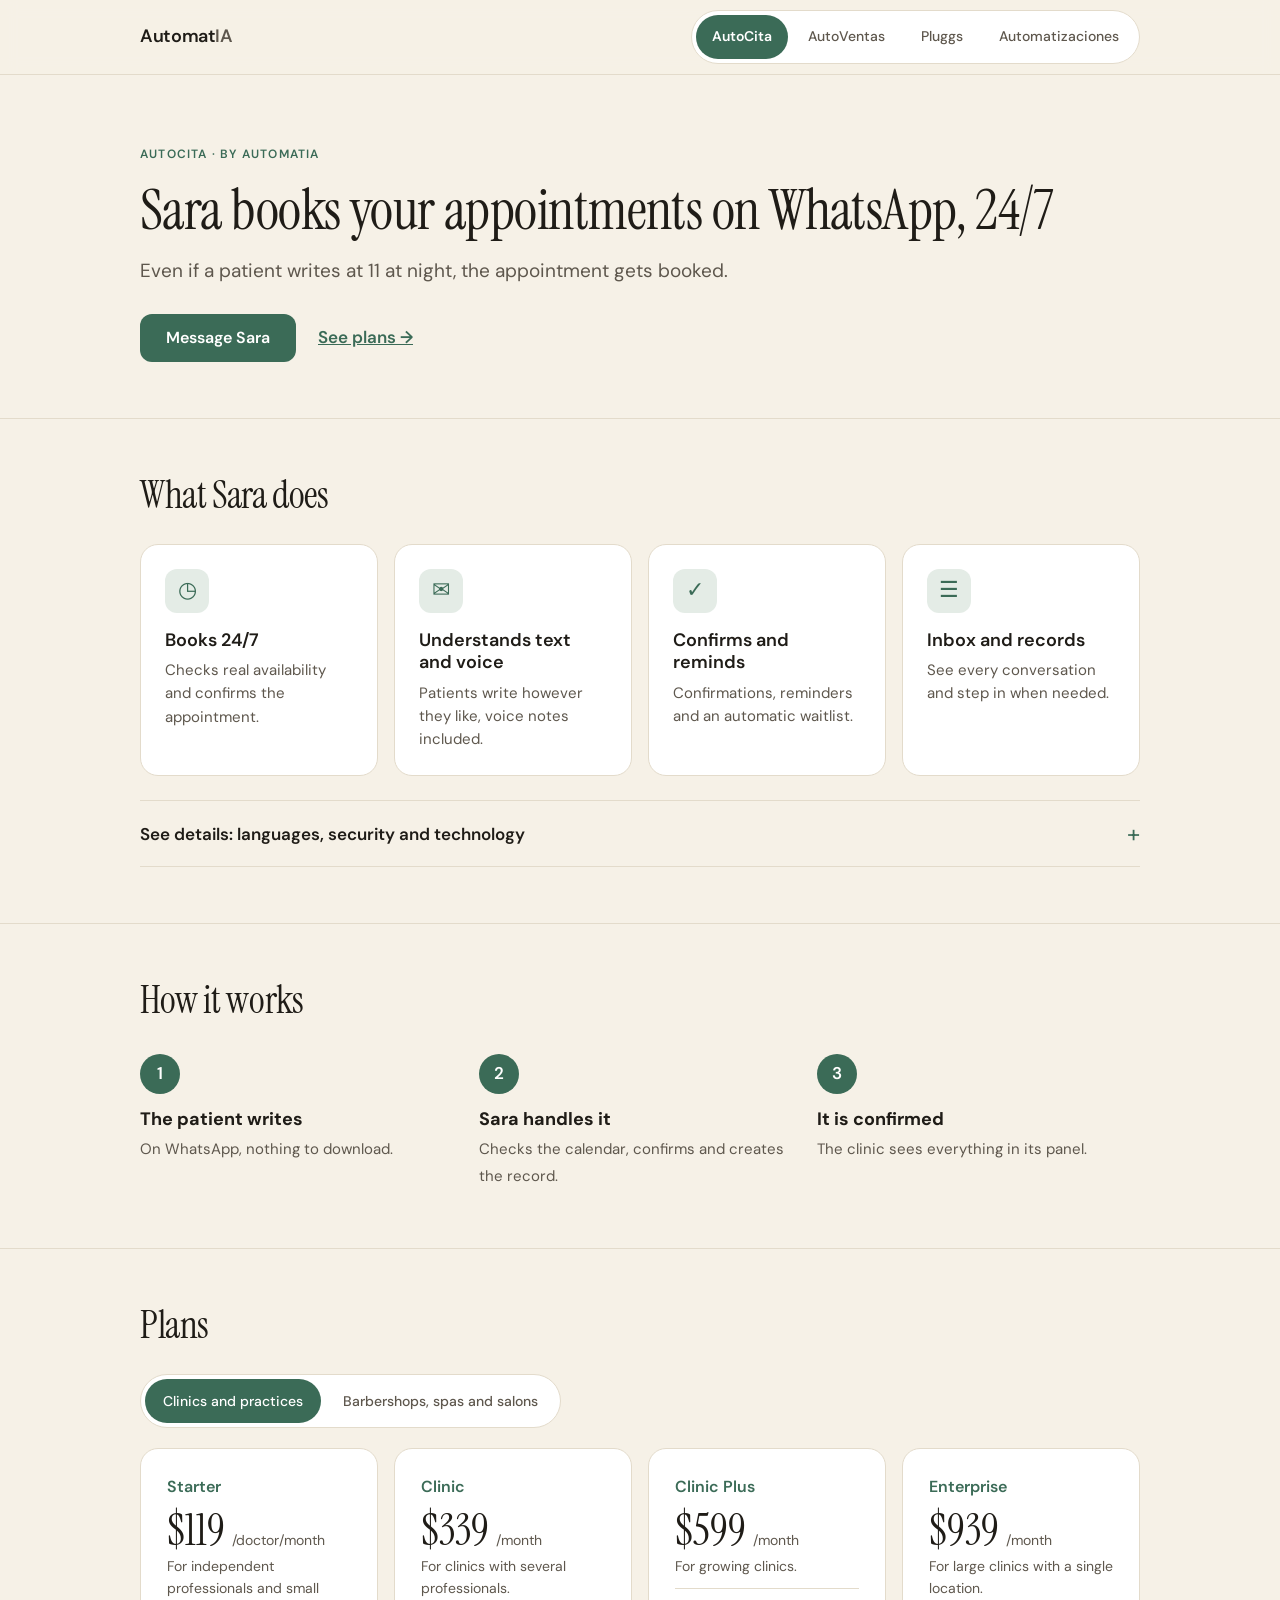
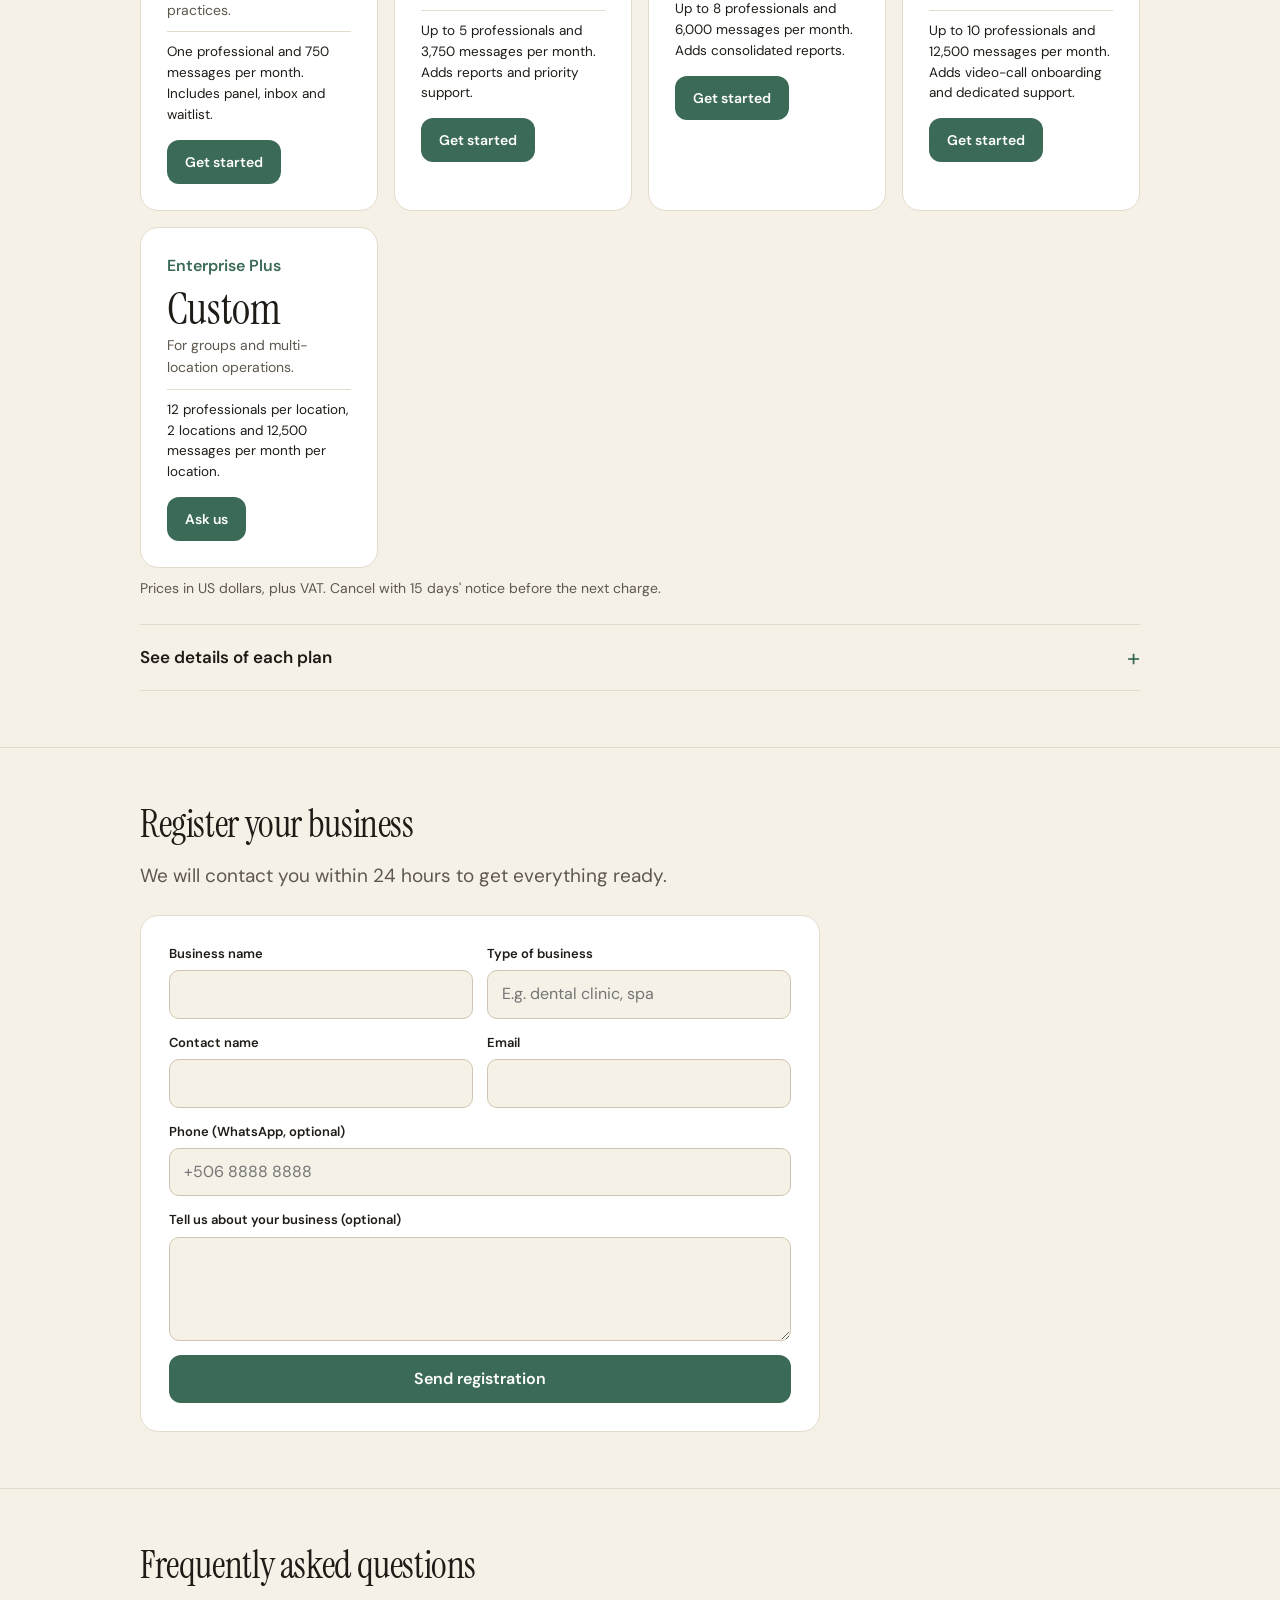
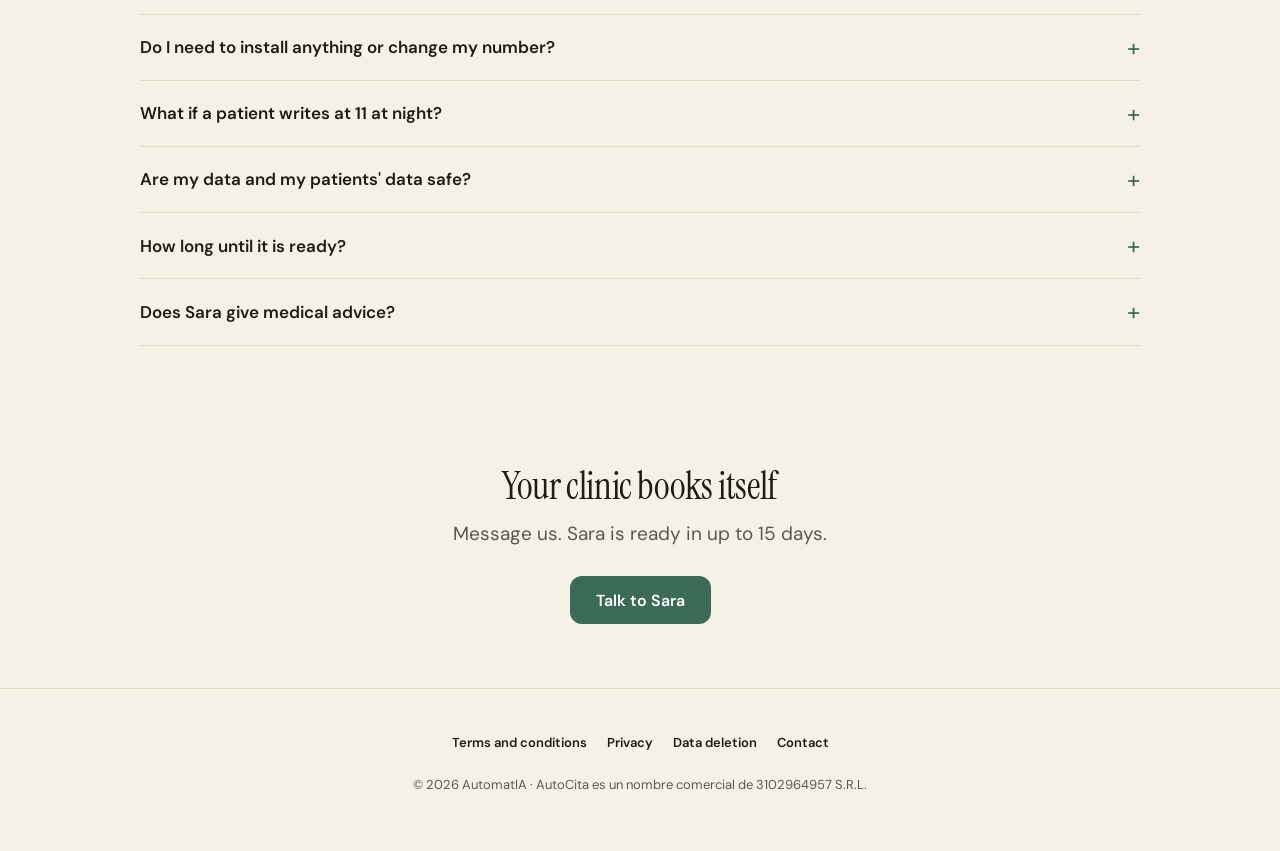
==== commit e406e798: "Landing: Pluggs en magenta, Automatizaciones en cobalto; AutoCita con Enterprise Plus a medida y dif" ====
--- a/autocita.html
+++ b/autocita.html
@@ -54,6 +54,7 @@
     .plan .btn{margin-top:14px;min-height:44px;padding:0 18px;font-size:14px}
     .plan .precio small{font-family:var(--sans);font-size:14px;color:var(--gris)}
     .nota-plan{font-size:14px;color:var(--gris);margin-top:10px}
+    .plan .dif{margin-top:10px;padding-top:10px;border-top:1px solid var(--linea);color:var(--tinta);font-size:13.5px}
   </style>
 </head>
 <body data-servicio="autocita">
@@ -124,30 +125,35 @@
           <div class="nombre" data-k="p1">Starter</div>
           <div class="precio"><span class="seg-precio" data-cli="$119" data-neg="$110">$119</span> <small data-k="per.doc">/doctor/mes</small></div>
           <div class="nota" data-k="p1.d">Para profesionales independientes y consultorios pequeños.</div>
+          <div class="nota dif" data-k="pf1">Un profesional y 750 mensajes al mes. Incluye panel, inbox y lista de espera.</div>
           <a class="btn seg-href" data-cli="https://wa.me/50686205959?text=Hola%2C%20quiero%20el%20plan%20Starter%20de%20%24119%2Fdoctor%2Fmes" data-neg="https://wa.me/50686205959?text=Hola%2C%20quiero%20el%20plan%20Starter%20para%20negocio%20de%20%24110%2Fprofesional%2Fmes" href="https://wa.me/50686205959?text=Hola%2C%20quiero%20el%20plan%20Starter%20de%20%24119%2Fdoctor%2Fmes" target="_blank" rel="noopener noreferrer" data-k="plan.cta">Empezar</a>
         </div>
         <div class="plan">
           <div class="nombre" data-k="p2">Clínica</div>
           <div class="precio"><span class="seg-precio" data-cli="$339" data-neg="$330">$339</span> <small data-k="per.mes">/mes</small></div>
           <div class="nota" data-k="p2.d">Para clínicas con varios profesionales.</div>
+          <div class="nota dif" data-k="pf2">Hasta 5 profesionales y 3,750 mensajes al mes. Suma reportes y soporte prioritario.</div>
           <a class="btn seg-href" data-cli="https://wa.me/50686205959?text=Hola%2C%20quiero%20el%20plan%20Cl%C3%ADnica%20de%20%24339%2Fmes" data-neg="https://wa.me/50686205959?text=Hola%2C%20quiero%20el%20plan%20Negocio%20de%20%24330%2Fmes" href="https://wa.me/50686205959?text=Hola%2C%20quiero%20el%20plan%20Cl%C3%ADnica%20de%20%24339%2Fmes" target="_blank" rel="noopener noreferrer" data-k="plan.cta">Empezar</a>
         </div>
         <div class="plan">
           <div class="nombre" data-k="p3">Clínica Plus</div>
           <div class="precio"><span class="seg-precio" data-cli="$599" data-neg="$590">$599</span> <small data-k="per.mes">/mes</small></div>
           <div class="nota" data-k="p3.d">Para clínicas en crecimiento.</div>
+          <div class="nota dif" data-k="pf3">Hasta 8 profesionales y 6,000 mensajes al mes. Suma reportes consolidados.</div>
           <a class="btn seg-href" data-cli="https://wa.me/50686205959?text=Hola%2C%20quiero%20el%20plan%20Cl%C3%ADnica%20Plus%20de%20%24599%2Fmes" data-neg="https://wa.me/50686205959?text=Hola%2C%20quiero%20el%20plan%20Negocio%20Plus%20de%20%24590%2Fmes" href="https://wa.me/50686205959?text=Hola%2C%20quiero%20el%20plan%20Cl%C3%ADnica%20Plus%20de%20%24599%2Fmes" target="_blank" rel="noopener noreferrer" data-k="plan.cta">Empezar</a>
         </div>
         <div class="plan">
           <div class="nombre">Enterprise</div>
           <div class="precio"><span class="seg-precio" data-cli="$939" data-neg="$930">$939</span> <small data-k="per.mes">/mes</small></div>
           <div class="nota" data-k="p4.d">Para clínicas grandes con una sola sede.</div>
+          <div class="nota dif" data-k="pf4">Hasta 10 profesionales y 12,500 mensajes al mes. Suma onboarding por videollamada y soporte dedicado.</div>
           <a class="btn seg-href" data-cli="https://wa.me/50686205959?text=Hola%2C%20quiero%20el%20plan%20Enterprise%20de%20%24939%2Fmes" data-neg="https://wa.me/50686205959?text=Hola%2C%20quiero%20el%20plan%20Enterprise%20de%20%24930%2Fmes" href="https://wa.me/50686205959?text=Hola%2C%20quiero%20el%20plan%20Enterprise%20de%20%24939%2Fmes" target="_blank" rel="noopener noreferrer" data-k="plan.cta">Empezar</a>
         </div>
         <div class="plan">
           <div class="nombre">Enterprise Plus</div>
-          <div class="precio"><small data-k="desde">Desde</small> <span class="seg-precio" data-cli="$1,799" data-neg="$1,790">$1,799</span> <small data-k="per.mes">/mes</small></div>
+          <div class="precio" data-k="medida">A medida</div>
           <div class="nota" data-k="p5.d">Para grupos y operaciones multi-sede.</div>
+          <div class="nota dif" data-k="pf5">12 profesionales por sede, 2 sedes y 12,500 mensajes al mes por sede.</div>
           <a class="btn" href="https://wa.me/50686205959?text=Hola%2C%20quiero%20info%20del%20plan%20Enterprise%20Plus" target="_blank" rel="noopener noreferrer" data-k="plan.info">Consultar</a>
         </div>
       </div>
@@ -162,7 +168,7 @@
               <li data-k="pd.3">Clínica Plus / Negocio Plus: hasta 8 profesionales, 1 sede, reportes consolidados y hasta 6,000 mensajes al mes.</li>
               <li data-k="pd.4">Enterprise: hasta 10 profesionales, 1 sede, onboarding por videollamada, soporte dedicado y hasta 12,500 mensajes al mes.</li>
               <li data-k="pd.5">Enterprise Plus: hasta 12 profesionales por sede, 2 sedes y hasta 12,500 mensajes al mes por sede. ¿Necesitás más profesionales o sedes? Consultanos.</li>
-              <li data-k="pd.6">Facturación electrónica (Hacienda CR), opcional: $9 / $18 / $24 / $27 / $54 al mes según el plan, solo para clínicas en Costa Rica.</li>
+              <li data-k="pd.6">Facturación electrónica (Hacienda CR), opcional: $9 / $18 / $24 / $27 al mes según el plan (en Enterprise Plus se cotiza), solo para clínicas en Costa Rica.</li>
               <li class="solo-clinica" data-k="pd.7">Los planes de clínicas incluyen expediente del paciente con notas de voz transcritas por IA. Barberías, spas y salones pagan $9 menos al mes y no incluyen expediente clínico.</li>
             </ul>
             <p><span data-k="pd.8">Cargo único de activación: además de la mensualidad hay un cargo único de activación (más IVA), indicado en tu cotización. No es reembolsable una vez iniciada la activación; ver</span> <a href="/terminos.html#c10" data-k="pd.8l">Términos, cláusula 10</a>.</p>
@@ -257,7 +263,12 @@
     'p3.d': 'For growing clinics.', 'p3.dn': 'For growing businesses.',
     'p4.d': 'For large clinics with a single location.', 'p4.dn': 'For large businesses with a single location.',
     'p5.d': 'For groups and multi-location operations.', 'p5.dn': 'For chains and franchises with several locations.',
-    'plan.cta': 'Get started', 'plan.info': 'Ask us',
+    'plan.cta': 'Get started', 'plan.info': 'Ask us', 'medida': 'Custom',
+    'pf1': 'One professional and 750 messages per month. Includes panel, inbox and waitlist.',
+    'pf2': 'Up to 5 professionals and 3,750 messages per month. Adds reports and priority support.',
+    'pf3': 'Up to 8 professionals and 6,000 messages per month. Adds consolidated reports.',
+    'pf4': 'Up to 10 professionals and 12,500 messages per month. Adds video-call onboarding and dedicated support.',
+    'pf5': '12 professionals per location, 2 locations and 12,500 messages per month per location.',
     'plans.iva': 'Prices in US dollars, plus VAT. Cancel with 15 days\' notice before the next charge.',
     'pd.sum': 'See details of each plan',
     'pd.1': 'Starter: up to 750 WhatsApp messages per month per professional, management panel, live inbox, waitlist and 1 front-desk seat included.',
@@ -265,7 +276,7 @@
     'pd.3': 'Clinic Plus / Business Plus: up to 8 professionals, 1 location, consolidated reports and up to 6,000 messages per month.',
     'pd.4': 'Enterprise: up to 10 professionals, 1 location, video-call onboarding, dedicated support and up to 12,500 messages per month.',
     'pd.5': 'Enterprise Plus: up to 12 professionals per location, 2 locations and up to 12,500 messages per month per location. Need more professionals or locations? Ask us.',
-    'pd.6': 'Electronic invoicing (Hacienda CR), optional: $9 / $18 / $24 / $27 / $54 per month depending on the plan, for clinics in Costa Rica only.',
+    'pd.6': 'Electronic invoicing (Hacienda CR), optional: $9 / $18 / $24 / $27 per month depending on the plan (quoted for Enterprise Plus), for clinics in Costa Rica only.',
     'pd.7': 'Clinic plans include the patient record with voice notes transcribed by AI. Barbershops, spas and salons pay $9 less per month and do not include clinical records.',
     'pd.8': 'One-time activation fee: besides the monthly fee there is a one-time activation fee (plus VAT) shown in your quote. It is non-refundable once activation has started; see', 'pd.8l': 'Terms, clause 10',
     'pd.9': 'Included messages are service and utility messages (scheduling, confirmations and reminders). Marketing campaigns use another WhatsApp category with a different rate and are quoted separately. Each extra message costs $0.065 and is charged in the next cycle, per the Terms.',
@@ -304,7 +315,12 @@
     'p3.d': 'Para clínicas em crescimento.', 'p3.dn': 'Para negócios em crescimento.',
     'p4.d': 'Para clínicas grandes com uma só unidade.', 'p4.dn': 'Para negócios grandes com uma só unidade.',
     'p5.d': 'Para grupos e operações com várias unidades.', 'p5.dn': 'Para redes e franquias com várias unidades.',
-    'plan.cta': 'Começar', 'plan.info': 'Consultar',
+    'plan.cta': 'Começar', 'plan.info': 'Consultar', 'medida': 'Sob medida',
+    'pf1': 'Um profissional e 750 mensagens por mês. Inclui painel, inbox e lista de espera.',
+    'pf2': 'Até 5 profissionais e 3.750 mensagens por mês. Soma relatórios e suporte prioritário.',
+    'pf3': 'Até 8 profissionais e 6.000 mensagens por mês. Soma relatórios consolidados.',
+    'pf4': 'Até 10 profissionais e 12.500 mensagens por mês. Soma onboarding por videochamada e suporte dedicado.',
+    'pf5': '12 profissionais por unidade, 2 unidades e 12.500 mensagens por mês por unidade.',
     'plans.iva': 'Preços em dólares, mais IVA. Cancele com 15 dias de aviso antes da próxima cobrança.',
     'pd.sum': 'Ver detalhes de cada plano',
     'pd.1': 'Starter: até 750 mensagens de WhatsApp por mês por profissional, painel de gestão, inbox ao vivo, lista de espera e 1 recepção incluída.',
@@ -312,7 +328,7 @@
     'pd.3': 'Clínica Plus / Negócio Plus: até 8 profissionais, 1 unidade, relatórios consolidados e até 6.000 mensagens por mês.',
     'pd.4': 'Enterprise: até 10 profissionais, 1 unidade, onboarding por videochamada, suporte dedicado e até 12.500 mensagens por mês.',
     'pd.5': 'Enterprise Plus: até 12 profissionais por unidade, 2 unidades e até 12.500 mensagens por mês por unidade. Precisa de mais profissionais ou unidades? Consulte-nos.',
-    'pd.6': 'Faturamento eletrônico (Hacienda CR), opcional: $9 / $18 / $24 / $27 / $54 por mês conforme o plano, somente para clínicas na Costa Rica.',
+    'pd.6': 'Faturamento eletrônico (Hacienda CR), opcional: $9 / $18 / $24 / $27 por mês conforme o plano (no Enterprise Plus é cotado), somente para clínicas na Costa Rica.',
     'pd.7': 'Os planos de clínicas incluem o prontuário do paciente com notas de voz transcritas por IA. Barbearias, spas e salões pagam $9 a menos por mês e não incluem prontuário clínico.',
     'pd.8': 'Taxa única de ativação: além da mensalidade há uma taxa única de ativação (mais IVA), indicada na sua cotação. Não é reembolsável após iniciada a ativação; veja', 'pd.8l': 'Termos, cláusula 10',
     'pd.9': 'As mensagens incluídas são de serviço e utilidade (agendamento, confirmações e lembretes). Campanhas de marketing usam outra categoria do WhatsApp, com tarifa distinta, e são cotadas à parte. Cada mensagem adicional custa $0,065 e é cobrada no ciclo seguinte, conforme os Termos.',
--- a/assets/site.css
+++ b/assets/site.css
@@ -22,8 +22,8 @@
 }
 body[data-servicio="autocita"]{--acento:#3B6B57;--acento-hover:#2F5846;--acento-suave:#E4ECE6;--acento-texto:#3B6B57}
 body[data-servicio="autoventas"]{--acento:#B04F34;--acento-hover:#954128;--acento-suave:#F3E2DA;--acento-texto:#B04F34}
-body[data-servicio="pluggs"]{--acento:#6B4E8C;--acento-hover:#593F76;--acento-suave:#E9E3EF;--acento-texto:#6B4E8C}
-body[data-servicio="automatizaciones"]{--acento:#2C5F75;--acento-hover:#224C5E;--acento-suave:#DDE8ED;--acento-texto:#2C5F75}
+body[data-servicio="pluggs"]{--acento:#B4236B;--acento-hover:#96205A;--acento-suave:#F5DCE8;--acento-texto:#B4236B}
+body[data-servicio="automatizaciones"]{--acento:#2457C5;--acento-hover:#1C46A0;--acento-suave:#DCE5F6;--acento-texto:#2457C5}
 
 *{box-sizing:border-box;margin:0;padding:0}
 html{scroll-behavior:smooth}
@@ -45,8 +45,8 @@
 .burbuja a[aria-current="page"]{color:#fff;font-weight:600}
 .burbuja a[data-s="autocita"][aria-current="page"]{background:#3B6B57}
 .burbuja a[data-s="autoventas"][aria-current="page"]{background:#B04F34}
-.burbuja a[data-s="pluggs"][aria-current="page"]{background:#6B4E8C}
-.burbuja a[data-s="automatizaciones"][aria-current="page"]{background:#2C5F75}
+.burbuja a[data-s="pluggs"][aria-current="page"]{background:#B4236B}
+.burbuja a[data-s="automatizaciones"][aria-current="page"]{background:#2457C5}
 @media(max-width:700px){
   .topbar .wrap{flex-direction:column;align-items:stretch;gap:8px;padding-left:12px;padding-right:12px}
   .marca{text-align:center}
@@ -84,8 +84,8 @@
 /* Tarjetas de servicio en la central: cada una con su color */
 .tarjeta[data-s="autocita"]{--acento:#3B6B57;--acento-hover:#2F5846;--acento-suave:#E4ECE6;--acento-texto:#3B6B57}
 .tarjeta[data-s="autoventas"]{--acento:#B04F34;--acento-hover:#954128;--acento-suave:#F3E2DA;--acento-texto:#B04F34}
-.tarjeta[data-s="pluggs"]{--acento:#6B4E8C;--acento-hover:#593F76;--acento-suave:#E9E3EF;--acento-texto:#6B4E8C}
-.tarjeta[data-s="automatizaciones"]{--acento:#2C5F75;--acento-hover:#224C5E;--acento-suave:#DDE8ED;--acento-texto:#2C5F75}
+.tarjeta[data-s="pluggs"]{--acento:#B4236B;--acento-hover:#96205A;--acento-suave:#F5DCE8;--acento-texto:#B4236B}
+.tarjeta[data-s="automatizaciones"]{--acento:#2457C5;--acento-hover:#1C46A0;--acento-suave:#DCE5F6;--acento-texto:#2457C5}
 
 /* Pasos */
 .pasos{display:grid;gap:16px;grid-template-columns:repeat(auto-fit,minmax(220px,1fr));counter-reset:paso}
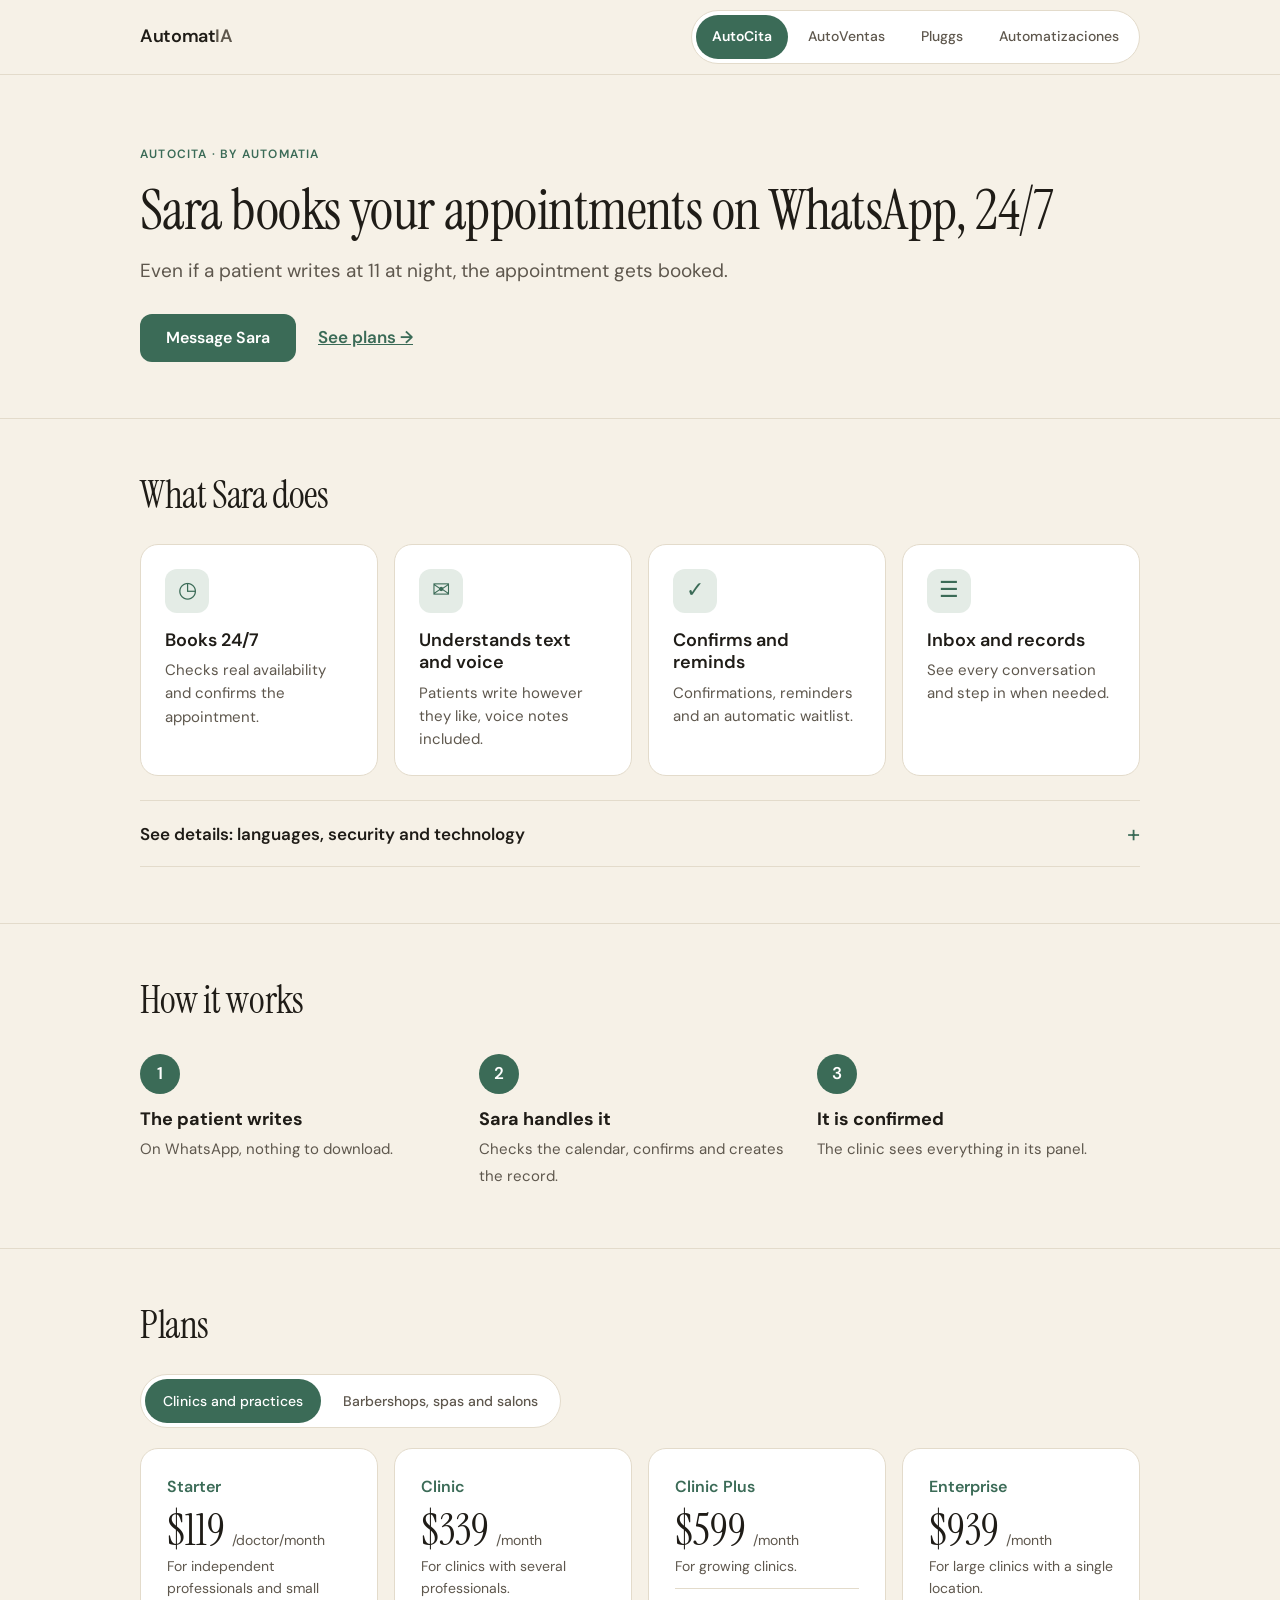
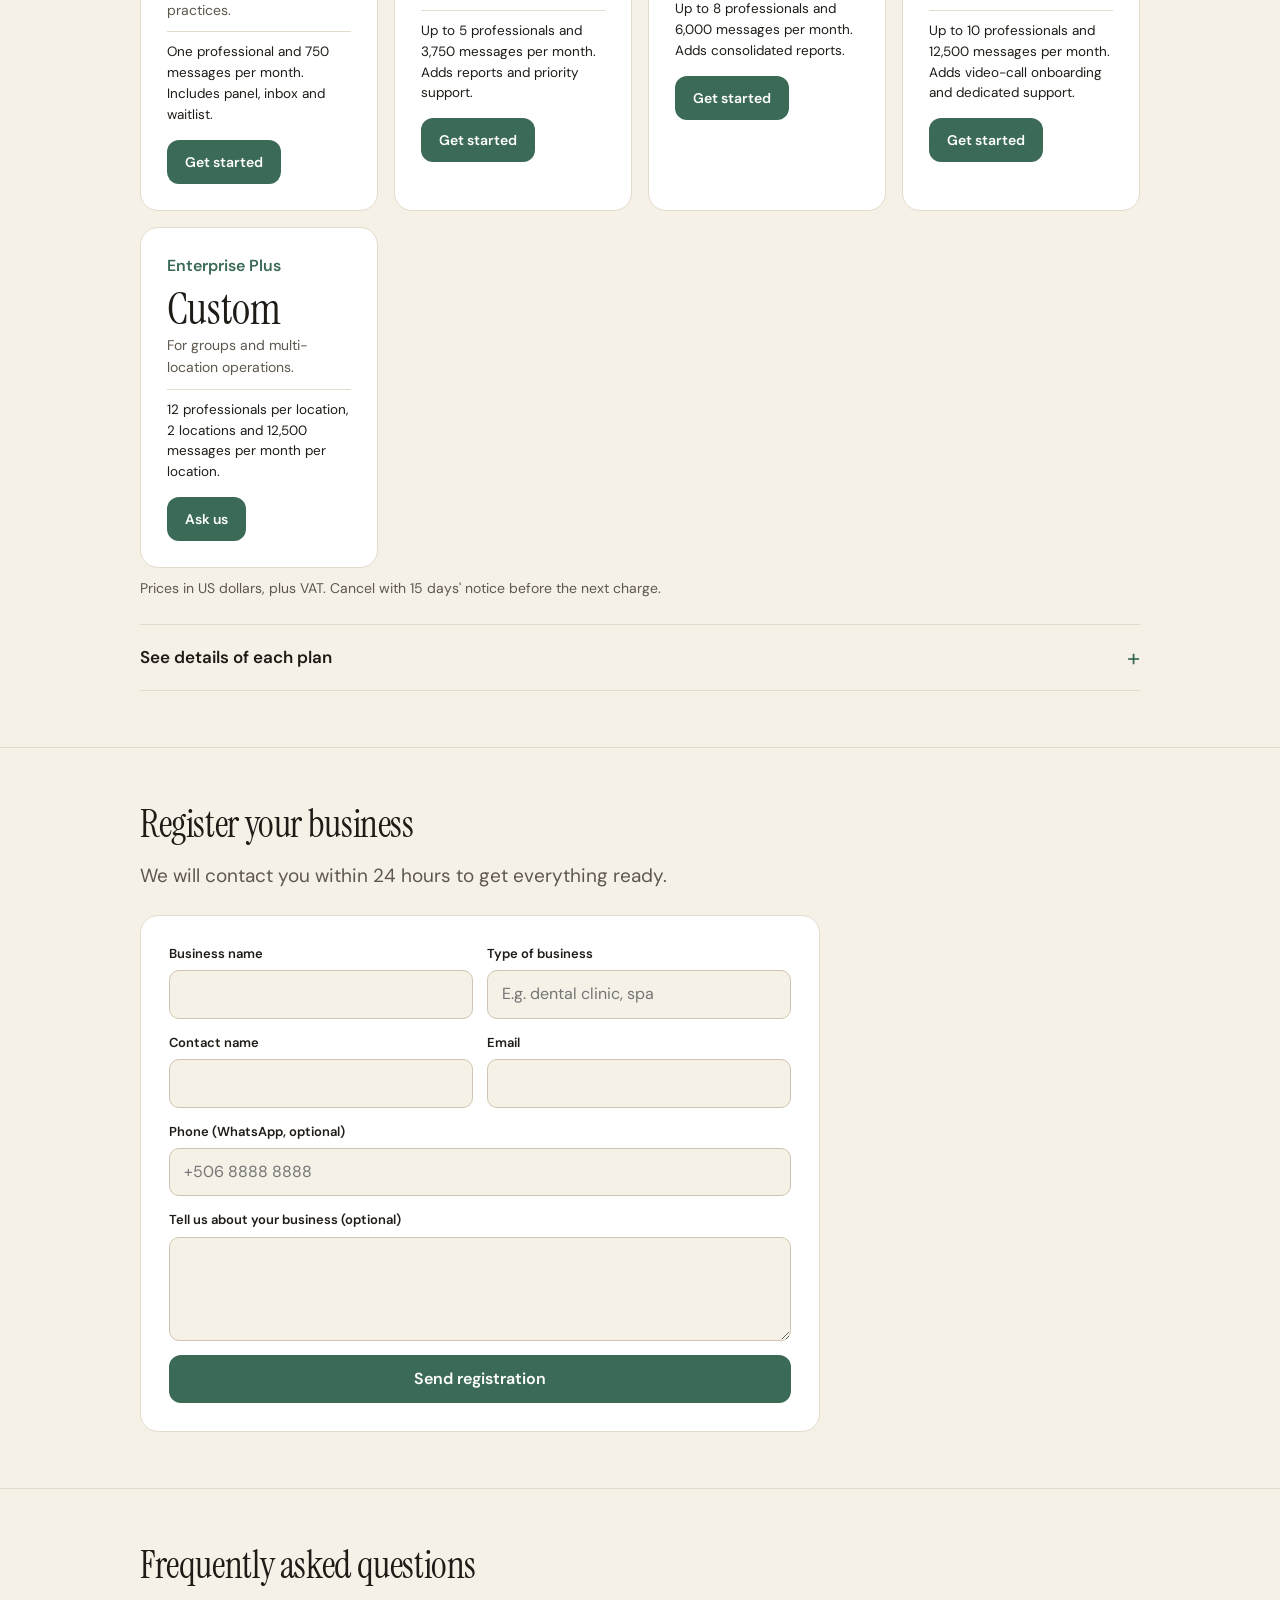
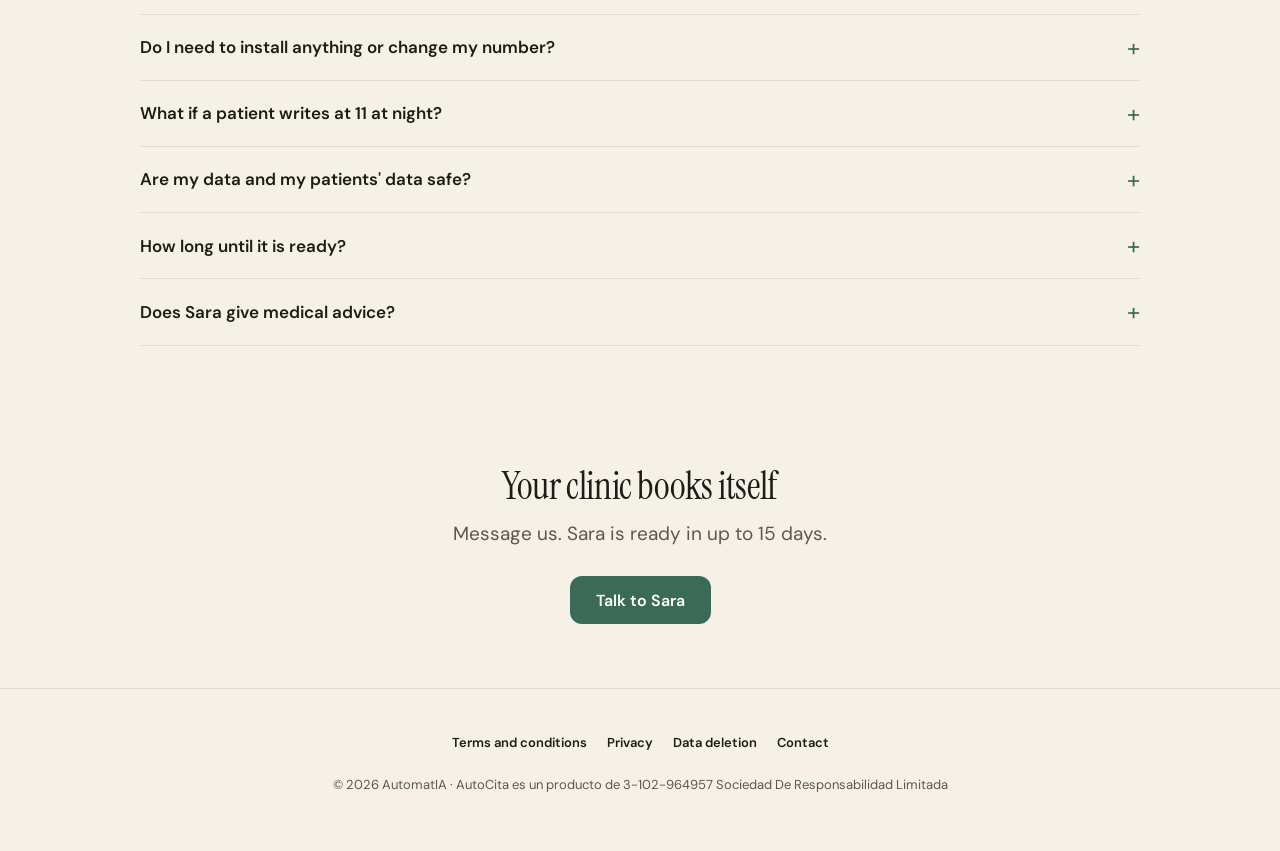
==== commit b043fe48: "Footers: cada producto indica que es un producto de 3-102-964957 Sociedad De Responsabilidad Limitad" ====
--- a/autocita.html
+++ b/autocita.html
@@ -232,7 +232,7 @@
       <a href="/eliminacion-datos.html" data-k="f.del">Eliminación de datos</a>
       <a href="https://wa.me/50686205959" target="_blank" rel="noopener noreferrer" data-k="f.contact">Contacto</a>
     </nav>
-    <p>© 2026 AutomatIA · AutoCita es un nombre comercial de 3102964957 S.R.L.</p>
+    <p>© 2026 AutomatIA · AutoCita es un producto de 3-102-964957 Sociedad De Responsabilidad Limitada</p>
   </div>
 </footer>
 
--- a/assets/site.css
+++ b/assets/site.css
@@ -22,7 +22,9 @@
 }
 body[data-servicio="autocita"]{--acento:#3B6B57;--acento-hover:#2F5846;--acento-suave:#E4ECE6;--acento-texto:#3B6B57}
 body[data-servicio="autoventas"]{--acento:#B04F34;--acento-hover:#954128;--acento-suave:#F3E2DA;--acento-texto:#B04F34}
-body[data-servicio="pluggs"]{--acento:#B4236B;--acento-hover:#96205A;--acento-suave:#F5DCE8;--acento-texto:#B4236B}
+body[data-servicio="pluggs"]{--acento:#087A81;--acento-hover:#066067;--acento-suave:#D9F0F1;--acento-texto:#087A81;
+  /* Pluggs (22/10/2026): fondo propio, muy claro y fresco, en vez del crema del resto del sitio */
+  --crema:#F2FAFA;--linea:#D3E7E9}
 body[data-servicio="automatizaciones"]{--acento:#2457C5;--acento-hover:#1C46A0;--acento-suave:#DCE5F6;--acento-texto:#2457C5}
 
 *{box-sizing:border-box;margin:0;padding:0}
@@ -34,7 +36,7 @@
 :focus-visible{outline:3px solid var(--acento);outline-offset:3px;border-radius:6px}
 
 /* ---------- Burbuja de navegación (nav.js) ---------- */
-.topbar{position:sticky;top:0;z-index:50;background:rgba(246,241,231,.92);backdrop-filter:blur(8px);-webkit-backdrop-filter:blur(8px);border-bottom:1px solid var(--linea)}
+.topbar{position:sticky;top:0;z-index:50;background:var(--crema);border-bottom:1px solid var(--linea)}
 .topbar .wrap{display:flex;align-items:center;gap:16px;padding-top:10px;padding-bottom:10px}
 .marca{font-weight:600;font-size:18px;letter-spacing:-.02em;color:var(--tinta);text-decoration:none;white-space:nowrap}
 .marca b{font-weight:600;color:var(--gris)}
@@ -45,7 +47,7 @@
 .burbuja a[aria-current="page"]{color:#fff;font-weight:600}
 .burbuja a[data-s="autocita"][aria-current="page"]{background:#3B6B57}
 .burbuja a[data-s="autoventas"][aria-current="page"]{background:#B04F34}
-.burbuja a[data-s="pluggs"][aria-current="page"]{background:#B4236B}
+.burbuja a[data-s="pluggs"][aria-current="page"]{background:#087A81}
 .burbuja a[data-s="automatizaciones"][aria-current="page"]{background:#2457C5}
 @media(max-width:700px){
   .topbar .wrap{flex-direction:column;align-items:stretch;gap:8px;padding-left:12px;padding-right:12px}
@@ -84,7 +86,7 @@
 /* Tarjetas de servicio en la central: cada una con su color */
 .tarjeta[data-s="autocita"]{--acento:#3B6B57;--acento-hover:#2F5846;--acento-suave:#E4ECE6;--acento-texto:#3B6B57}
 .tarjeta[data-s="autoventas"]{--acento:#B04F34;--acento-hover:#954128;--acento-suave:#F3E2DA;--acento-texto:#B04F34}
-.tarjeta[data-s="pluggs"]{--acento:#B4236B;--acento-hover:#96205A;--acento-suave:#F5DCE8;--acento-texto:#B4236B}
+.tarjeta[data-s="pluggs"]{--acento:#087A81;--acento-hover:#066067;--acento-suave:#D9F0F1;--acento-texto:#087A81}
 .tarjeta[data-s="automatizaciones"]{--acento:#2457C5;--acento-hover:#1C46A0;--acento-suave:#DCE5F6;--acento-texto:#2457C5}
 
 /* Pasos */
